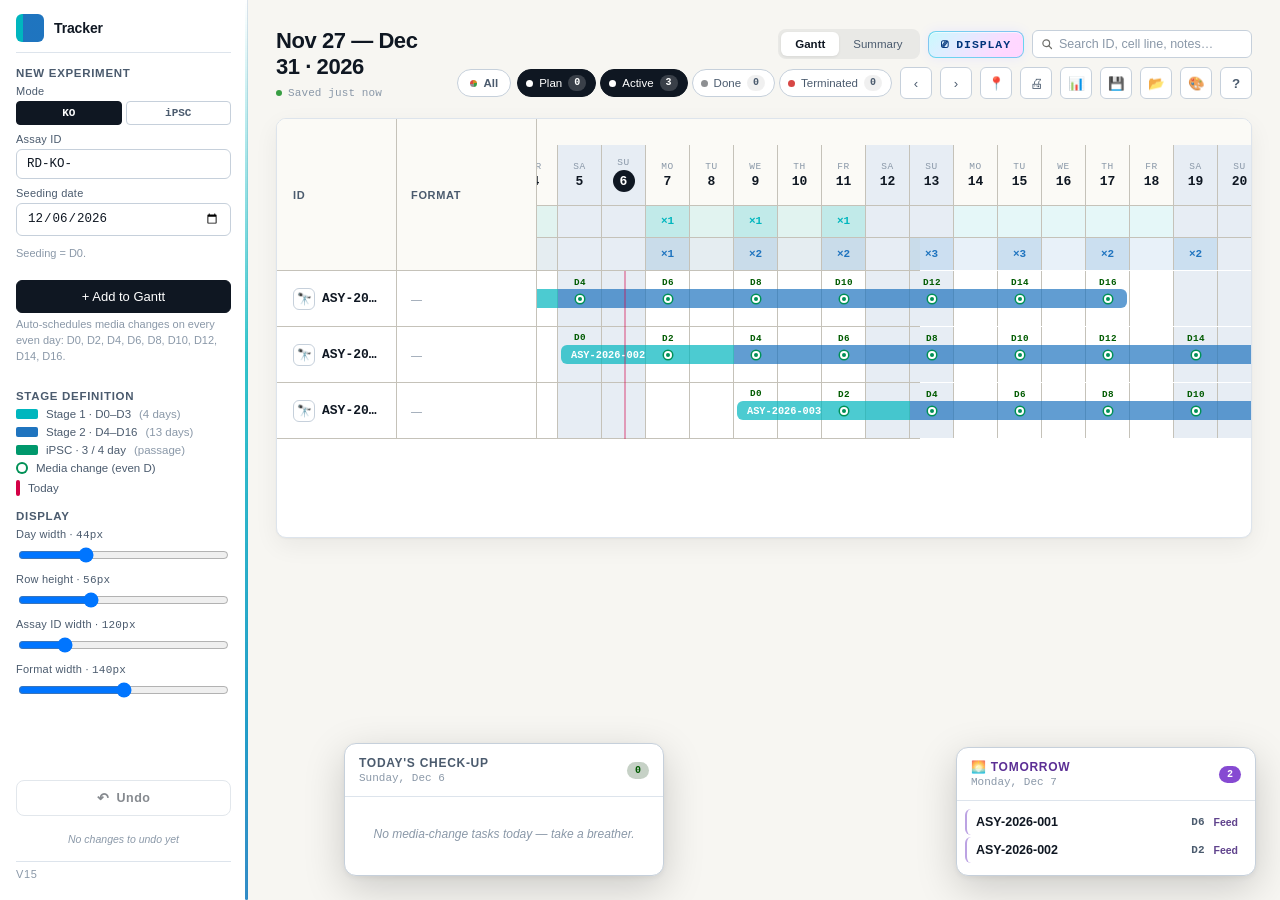
==== Differentiation_Calendar_v16.html @ 1b7bfdda "Remove Endo button and legend from Differentiation Calendar v16 Co-Authored-By: Claude Sonnet 4.6 <n" ====
<!doctype html>
<html lang="en">
<head>
<meta charset="utf-8" />
<title>Differentiation Experiment · Gantt · V15</title>
<meta name="viewport" content="width=device-width,initial-scale=1" />
<style>
  /* Base font: Arial everywhere, system monospace for .mono (numbers/IDs).
     Previously this file loaded Inter + JetBrains Mono from Google Fonts
     and then defeated them with a `*` Arial !important override — wasted
     two HTTP requests and produced CLS. Now we just use Arial directly. */
  html, body { font-family: Arial, Helvetica, sans-serif; }
</style>
<style>
  :root {
    --bg: #f7f6f2;
    --panel: #ffffff;
    --ink: #1a1a1a;
    --ink-soft: #5b5b5b;
    --ink-faint: #6e6e6a;
    --line: #e6e4dd;
    --line-strong: #d6d3c9;
    --weekend: #faf8f1;
    --stage0: oklch(0.65 0.09 305);  /* muted purple: Stage 0 (D-2 / D-1 lead-in) */
    --stage0-soft: oklch(0.95 0.03 305);
    --stage1: oklch(0.72 0.13 55);   /* warm amber: Stage 1 (D0–D3) */
    --stage1-soft: oklch(0.94 0.04 60);
    --stage2: oklch(0.62 0.12 230);  /* cool blue: Stage 2 (D4–D16) */
    --stage2-soft: oklch(0.94 0.03 230);
    --ipsc: oklch(0.6 0.13 165);    /* teal: iPSC mode */
    --ipsc-soft: oklch(0.94 0.04 165);
    --endo-pre: oklch(0.65 0.09 305);      /* purple: Endo D-1 iPSC pre-seed (always mandatory) */
    --endo-pre-soft: oklch(0.95 0.03 305);
    --endo1: oklch(0.64 0.16 5);           /* rose/pink: Endo Stage I D0–D2 */
    --endo1-soft: oklch(0.95 0.04 5);
    --endo2: oklch(0.60 0.15 25);          /* coral: Endo Stage II D3–D6 */
    --endo2-soft: oklch(0.95 0.04 25);
    --endo3: oklch(0.58 0.13 45);          /* amber-orange: Endo Expansion D7–D13 (MACS→Bank D12–D13) */
    --endo3-soft: oklch(0.95 0.04 45);
    --media: oklch(0.5 0.16 145);    /* green: media change */
    --workload: oklch(0.68 0.2 45);  /* orange: heatmap "tasks-to-do" intensity */
    --today: oklch(0.55 0.2 25);     /* red-orange: today line */
    --shadow: 0 1px 2px rgba(20,20,20,0.04), 0 8px 24px rgba(20,20,20,0.06);

    --row-h: 56px;
    --label-w: 120px;
    --format-w: 140px;
    --day-w: 44px;
    --header-h: 152px;   /* 26px month + 60px days (inc. weekly note) + 33px S1 + 33px S2 */
    --mediabnd-h: 33px;
    --assay-font: 13px;
    --format-font: 12px;
    /* Calendar grid lines — constant grey, NOT overridden by theme tokens */
    --grid-line: #c5c2b9;
    --double-feed: oklch(0.58 0.28 300);   /* bright purple — double-feed marker */
    --today-cue: #2f9e6e;                   /* breathing frame for today's media-change rows */
  }
  * { box-sizing: border-box; }
  html, body { margin:0; padding:0; }
  body {
    background: var(--bg);
    color: var(--ink);
    font-family: Arial, Helvetica, sans-serif;
    font-size: 14px;
    -webkit-font-smoothing: antialiased;
  }
  .mono { font-family: ui-monospace, SFMono-Regular, Menlo, Consolas, monospace; }

  .app { display: grid; grid-template-columns: 248px 1fr; min-height: 100vh; }

  /* ===== Sidebar ===== */
  aside {
    background: var(--panel);
    border-right: 1px solid var(--line);
    padding: 14px 16px 18px;
    display: flex; flex-direction: column; gap: 14px;
    position: sticky; top: 0; height: 100vh; overflow-y: auto;
  }
  /* Thin breathing shimmer frame down the sidebar's right edge */
  aside::after {
    content: '';
    position: fixed;            /* stays put while the sidebar scrolls */
    top: 0; bottom: 0;
    left: calc(248px - 3px);    /* sit on the sidebar's right border (grid col = 248px) */
    width: 3px;
    pointer-events: none;
    z-index: 30;
    background: linear-gradient(
      180deg,
      transparent 0%,
      color-mix(in oklch, var(--stage1) 80%, transparent) 18%,
      color-mix(in oklch, var(--stage2) 90%, transparent) 50%,
      color-mix(in oklch, var(--media) 85%, transparent) 82%,
      transparent 100%
    );
    background-size: 100% 220%;
    border-radius: 3px;
    animation: sidebar-shimmer-breathe 3.4s ease-in-out infinite,
               sidebar-shimmer-travel 6.5s linear infinite;
  }
  @keyframes sidebar-shimmer-breathe {
    0%, 100% {
      opacity: 0.35;
      box-shadow: 0 0 4px 0 color-mix(in oklch, var(--stage2) 50%, transparent);
      filter: saturate(0.9) brightness(1);
    }
    50% {
      opacity: 0.95;
      box-shadow: 0 0 12px 2px color-mix(in oklch, var(--stage2) 70%, transparent),
                  0 0 22px 4px color-mix(in oklch, var(--stage1) 35%, transparent);
      filter: saturate(1.25) brightness(1.18);
    }
  }
  @keyframes sidebar-shimmer-travel {
    0%   { background-position: 0 0%; }
    100% { background-position: 0 100%; }
  }
  @media (prefers-reduced-motion: reduce) {
    aside::after { animation: none; opacity: 0.6; }
  }
  .brand {
    display: flex; align-items: center; gap: 10px;
    padding-bottom: 10px; border-bottom: 1px solid var(--line);
  }
  .brand-mark {
    width: 28px; height: 28px; border-radius: 6px;
    background: linear-gradient(90deg, var(--stage1) 0%, var(--stage1) 25%, var(--stage2) 25%, var(--stage2) 100%);
  }
  .brand-text { font-weight: 600; letter-spacing: -0.01em; }
  .brand-text .sub { display:block; font-weight:400; font-size:11px; color: var(--ink-faint); letter-spacing: 0.04em; text-transform: uppercase; }

  h2 { font-size: 11.5px; font-weight: 600; letter-spacing: 0.06em; text-transform: uppercase; color: var(--ink-soft); margin: 0 0 6px 0; }

  .field { display: flex; flex-direction: column; gap: 4px; margin-bottom: 8px; }
  .field label { font-size: 11px; font-weight: 500; color: var(--ink-soft); letter-spacing: 0.02em; }
  .field input {
    font-family: ui-monospace, SFMono-Regular, Menlo, Consolas, monospace; font-size: 12.5px;
    padding: 7px 10px; border: 1px solid var(--line-strong);
    border-radius: 6px; background: #fff; color: var(--ink);
    outline: none; transition: border .15s, box-shadow .15s;
  }
  .field input:focus { border-color: var(--ink); box-shadow: 0 0 0 3px rgba(0,0,0,0.06); }

  .btn {
    display: inline-flex; align-items: center; justify-content: center; gap: 6px;
    padding: 8px 12px; border-radius: 6px;
    border: 1px solid var(--ink); background: var(--ink); color: #fff;
    font-weight: 500; font-size: 13px; cursor: pointer;
    transition: transform .05s, background .15s;
  }
  .btn:hover { background: #000; }
  .btn:active { transform: translateY(1px); }
  .btn.ghost { background: transparent; color: var(--ink); }
  .btn.ghost:hover { background: rgba(0,0,0,0.04); }
  .btn.danger { background: transparent; color: oklch(0.5 0.2 25); border-color: oklch(0.8 0.1 25); }
  .btn.danger:hover { background: oklch(0.97 0.03 25); }

  .legend { display: flex; flex-direction: column; gap: 6px; }
  .legend-row { display: flex; align-items: center; gap: 8px; font-size: 11.5px; color: var(--ink-soft); }
  .swatch { width: 22px; height: 10px; border-radius: 2px; flex-shrink:0; }
  .swatch.s0 { background: var(--stage0); }
  .swatch.s1 { background: var(--stage1); }
  .swatch.s2 { background: var(--stage2); }
  .swatch.sip { background: var(--ipsc); }
  .swatch.s3  { background: var(--stage3); }
  .swatch.se0 { background: var(--endo-pre); }
  .swatch.se1 { background: var(--endo1); }
  .swatch.se2 { background: var(--endo2); }
  .swatch.se3 { background: var(--endo3); }
  .swatch.dot { width: 12px; height: 12px; border-radius: 50%; background: #fff; box-shadow: inset 0 0 0 2px var(--media); }
  .swatch.today { width: 4px; height: 16px; background: var(--today); border-radius: 2px; }

  .hint { font-size: 11px; color: var(--ink-faint); margin-top: 4px; line-height: 1.45; }

  /* ===== Main / Gantt ===== */
  main { padding: 28px 0 60px 28px; min-width: 0; display: flex; flex-direction: column; }

  .topbar {
    display: flex; align-items: center; justify-content: space-between;
    margin-bottom: 18px; padding-right: 28px;
  }
  .title-block .t { font-size: 22px; font-weight: 600; letter-spacing: -0.02em; }
  .title-block .s { font-size: 12px; color: var(--ink-faint); margin-top: 2px; font-family: ui-monospace, SFMono-Regular, Menlo, Consolas, monospace; }
  /* Save-state indicator: a tiny dot + relative time, sits under the date subtitle */
  .save-state {
    display: inline-flex; align-items: center; gap: 6px;
    font-size: 11px; color: var(--ink-faint);
    margin-top: 4px; min-height: 14px;
    font-family: ui-monospace, SFMono-Regular, Menlo, Consolas, monospace;
    letter-spacing: 0.01em;
  }
  .save-state::before {
    content: '';
    width: 6px; height: 6px; border-radius: 50%;
    background: var(--ink-faint);
    transition: background .25s;
  }
  .save-state.saved::before { background: oklch(0.62 0.16 145); }
  .save-state.saving::before { background: oklch(0.7 0.14 70); animation: ssPulse 1s ease-in-out infinite; }
  .save-state.error::before { background: oklch(0.6 0.2 25); }
  .save-state.error { color: oklch(0.55 0.2 25); }
  @keyframes ssPulse {
    0%, 100% { opacity: 1; }
    50% { opacity: 0.35; }
  }

  .toolbar { display: flex; gap: 8px; align-items: center; flex-wrap: wrap; justify-content: flex-end; }

  /* Search input in topbar */
  .search-wrap { position: relative; display: inline-flex; align-items: center; }
  .search-wrap::before {
    content: ''; position: absolute; left: 9px; top: 50%; transform: translateY(-50%);
    width: 12px; height: 12px;
    background: no-repeat center/contain url("data:image/svg+xml;utf8,<svg xmlns='http://www.w3.org/2000/svg' viewBox='0 0 16 16' fill='none' stroke='%236e6e6a' stroke-width='1.6' stroke-linecap='round'><circle cx='7' cy='7' r='4.5'/><path d='M10.5 10.5 L14 14'/></svg>");
    pointer-events: none;
  }
  .search-input {
    font-family: Arial, Helvetica, sans-serif; font-size: 12.5px;
    padding: 6px 26px 6px 26px;
    border: 1px solid var(--line-strong); border-radius: 6px;
    background: #fff; color: var(--ink);
    outline: none; width: 220px;
    transition: border-color .15s, box-shadow .15s, width .2s;
  }
  .search-input:focus { border-color: var(--ink); box-shadow: 0 0 0 3px rgba(0,0,0,0.06); width: 280px; }
  .search-input::placeholder { color: var(--ink-faint); }
  .search-clear {
    position: absolute; right: 6px; top: 50%; transform: translateY(-50%);
    width: 16px; height: 16px; border: 0; padding: 0; cursor: pointer;
    background: transparent; color: var(--ink-faint); font-size: 14px; line-height: 1;
    border-radius: 3px; display: none;
  }
  .search-input:not(:placeholder-shown) ~ .search-clear { display: inline-flex; align-items: center; justify-content: center; }
  .search-clear:hover { background: rgba(0,0,0,0.06); color: var(--ink); }

  /* Status filter pills */
  .status-pills { display: inline-flex; gap: 4px; }
  .status-pill {
    padding: 5px 9px 5px 8px;
    border: 1px solid var(--line-strong);
    background: #fff;
    color: var(--ink-soft);
    font-family: Arial, Helvetica, sans-serif;
    font-size: 11.5px; font-weight: 500;
    border-radius: 99px;
    cursor: pointer;
    display: inline-flex; align-items: center; gap: 6px;
    transition: all .12s;
    user-select: none;
  }
  .status-pill::before {
    content: ''; width: 7px; height: 7px; border-radius: 50%;
    background: var(--pill-color, var(--ink-faint));
    flex-shrink: 0;
  }
  .status-pill[data-status="plan"] { --pill-color: oklch(0.7 0.14 70); }
  .status-pill[data-status="active"] { --pill-color: oklch(0.62 0.16 145); }
  .status-pill[data-status="done"] { --pill-color: oklch(0.65 0.005 250); }
  .status-pill[data-status="terminated"] { --pill-color: oklch(0.6 0.18 25); }
  /* "All" pill — distinct from the colored status pills */
  .status-pill.all-pill {
    padding: 5px 12px;
    font-weight: 600;
    margin-right: 2px;
  }
  .status-pill.all-pill::before {
    background: conic-gradient(
      from 0deg,
      oklch(0.7 0.14 70) 0deg 90deg,
      oklch(0.62 0.16 145) 90deg 180deg,
      oklch(0.65 0.005 250) 180deg 270deg,
      oklch(0.6 0.18 25) 270deg 360deg
    );
  }
  .status-pill.all-pill.on::before { background: #fff; }
  .status-pill:hover { border-color: var(--ink-soft); color: var(--ink); background: #faf9f5; }
  .status-pill.on { background: var(--ink); border-color: var(--ink); color: #fff; }
  .status-pill.on::before { background: #fff; }
  .status-pill .pill-count {
    background: rgba(0,0,0,0.06);
    padding: 1px 6px;
    border-radius: 99px;
    font-family: ui-monospace, SFMono-Regular, Menlo, Consolas, monospace;
    font-size: 10px; font-weight: 700;
    line-height: 1.4;
    min-width: 16px; text-align: center;
  }
  .status-pill.on .pill-count { background: rgba(255,255,255,0.18); color: #fff; }

  /* View-mode toggle (Gantt | Summary) */
  .view-mode-toggle {
    display: inline-flex; gap: 0;
    padding: 3px;
    background: color-mix(in srgb, var(--ink) 6%, transparent);
    border-radius: 8px;
  }
  .vm-btn {
    border: 0; background: transparent;
    font-family: Arial, Helvetica, sans-serif;
    font-size: 11.5px; font-weight: 500;
    color: var(--ink-soft);
    padding: 6px 14px; border-radius: 6px;
    cursor: pointer;
    transition: background .12s, color .12s;
    display: inline-flex; align-items: center; gap: 5px;
  }
  .vm-btn:hover { color: var(--ink); }
  .vm-btn.active {
    background: var(--panel);
    color: var(--ink);
    font-weight: 600;
    box-shadow: 0 1px 3px rgba(0,0,0,0.08);
  }

  /* Summary view (card list of done + terminated experiments) */
  .summary-wrap {
    background: var(--panel);
    border: 1px solid var(--line);
    border-radius: 10px;
    margin-right: 28px;
    margin-bottom: 28px;
    overflow: hidden;
    box-shadow: var(--shadow);
    display: flex; flex-direction: column;
    min-height: 420px;
  }
  .summary-head {
    display: flex; align-items: baseline; justify-content: space-between;
    padding: 16px 20px;
    border-bottom: 1px solid var(--line);
    background: #fbfaf6;
  }
  .summary-head .t { font-size: 14px; font-weight: 600; letter-spacing: -0.01em; }
  .summary-head .c { font-family: ui-monospace, SFMono-Regular, Menlo, Consolas, monospace; font-size: 11.5px; color: var(--ink-faint); }
  .summary-body { padding: 14px 0; overflow-y: auto; }
  .summary-card {
    border: 1px solid var(--line);
    border-radius: 8px;
    padding: 14px 16px;
    background: #fff;
    margin: 0 20px 12px;
    display: flex; flex-direction: column; gap: 10px;
    box-shadow: 0 1px 2px rgba(0,0,0,0.03);
    transition: box-shadow .15s;
  }
  .summary-card:hover { box-shadow: 0 4px 12px rgba(0,0,0,0.06); }
  .summary-card.terminated { background: oklch(0.99 0.005 25); border-color: oklch(0.88 0.06 25); }
  .summary-card .sc-head { display: flex; align-items: center; gap: 10px; flex-wrap: wrap; }
  .summary-card .sc-dot { width: 10px; height: 10px; border-radius: 50%; flex-shrink: 0; box-shadow: 0 0 0 1px rgba(0,0,0,0.08); }
  .summary-card .sc-id { font-family: ui-monospace, SFMono-Regular, Menlo, Consolas, monospace; font-size: 14px; font-weight: 600; cursor: pointer; color: var(--ink); }
  .summary-card .sc-id:hover { text-decoration: underline; }
  .summary-card .sc-status {
    font-size: 9.5px; font-weight: 700; letter-spacing: 0.08em;
    text-transform: uppercase;
    padding: 3px 7px; border-radius: 4px;
    font-family: ui-monospace, SFMono-Regular, Menlo, Consolas, monospace;
  }
  .summary-card .sc-status.done { background: oklch(0.92 0.005 250); color: oklch(0.42 0.005 250); border: 1px solid oklch(0.82 0.005 250); }
  .summary-card .sc-status.terminated { background: oklch(0.95 0.05 25); color: oklch(0.42 0.18 25); border: 1px solid oklch(0.78 0.12 25); }
  .summary-card .sc-meta { font-size: 11.5px; color: var(--ink-soft); font-family: ui-monospace, SFMono-Regular, Menlo, Consolas, monospace; display: flex; flex-wrap: wrap; gap: 4px 10px; }
  .summary-card .sc-meta .sep { color: var(--ink-faint); opacity: 0.5; }
  .summary-card .sc-term-reason {
    font-size: 12px; color: oklch(0.4 0.18 25);
    font-style: italic;
    padding: 8px 10px;
    background: oklch(0.97 0.025 25);
    border-left: 3px solid oklch(0.78 0.12 25);
    border-radius: 0 4px 4px 0;
    line-height: 1.45;
  }
  .summary-card .sc-conclusion label {
    display: block;
    font-size: 10.5px; color: var(--ink-faint);
    letter-spacing: 0.06em; text-transform: uppercase;
    margin-bottom: 6px;
  }
  .summary-card .sc-conclusion textarea {
    width: 100%; min-height: 110px; resize: vertical;
    font-family: Arial, Helvetica, sans-serif;
    font-size: 13px;
    padding: 10px 12px;
    border: 1px solid var(--line-strong);
    border-radius: 6px;
    background: #fffdf5;
    color: var(--ink);
    outline: none;
    line-height: 1.5;
    transition: border-color .15s, box-shadow .15s;
    box-sizing: border-box;
  }
  .summary-card .sc-conclusion textarea:focus {
    border-color: var(--ink);
    box-shadow: 0 0 0 3px rgba(0,0,0,0.06);
  }
  .summary-card .sc-saved-hint {
    font-size: 10.5px; color: oklch(0.5 0.15 145);
    font-style: italic;
    margin-top: 4px;
    opacity: 0; transition: opacity .15s;
  }
  .summary-card .sc-saved-hint.show { opacity: 1; }
  .summary-empty { padding: 60px 28px; text-align: center; color: var(--ink-faint); }
  .summary-empty .big { font-size: 15px; color: var(--ink-soft); font-weight: 500; }
  .summary-empty .sm { font-size: 12.5px; margin-top: 6px; }

  /* Hide gantt-only controls when in summary view */
  body.view-summary .status-pills,
  body.view-summary #prevBtn,
  body.view-summary #nextBtn,
  body.view-summary #todayBtn,
  body.view-summary #printBtn,
  body.view-summary .checkup { display: none !important; }
  .icon-btn {
    width: 32px; height: 32px;
    display: inline-flex; align-items: center; justify-content: center;
    border-radius: 6px; border: 1px solid var(--line-strong); background: #fff;
    cursor: pointer; color: var(--ink-soft);
  }
  .icon-btn:hover { background: #faf9f5; color: var(--ink); }

  /* Per-experiment PDF report */
  .exp-report {
    display: none;
    background: #fff;
    color: #1a1a1a;
    padding: 12mm 14mm 16mm;
    font-family: Arial, sans-serif;
    font-size: 11pt;
    line-height: 1.45;
  }
  .exp-report .er-head { display: flex; flex-direction: column; gap: 4px; border-bottom: 1.5px solid #1a1a1a; padding-bottom: 8px; margin-bottom: 12px; }
  .exp-report .er-title { font-size: 10pt; letter-spacing: 0.18em; text-transform: uppercase; color: #6a6a6a; font-weight: 700; }
  .exp-report .er-id { font-size: 22pt; font-weight: 700; letter-spacing: -0.01em; display: flex; align-items: baseline; gap: 14px; }
  .exp-report .er-status { font-size: 9pt; letter-spacing: 0.1em; text-transform: uppercase; padding: 3px 10px; border-radius: 4px; border: 1px solid #1a1a1a; font-weight: 600; }
  .exp-report .er-status-active { color: #0e6b3a; border-color: #0e6b3a; background: #e7f7ed; }
  .exp-report .er-status-plan { color: #7a4b00; border-color: #7a4b00; background: #fcf3e0; }
  .exp-report .er-status-done { color: #4a4a4a; border-color: #888; background: #f1f1f1; }
  .exp-report .er-status-terminated { color: #8a1a1a; border-color: #8a1a1a; background: #fae5e5; }
  .exp-report .er-meta { display: grid; grid-template-columns: 1fr 1fr; gap: 4px 22px; margin-bottom: 14px; }
  .exp-report .er-row { display: grid; grid-template-columns: 110px 1fr; gap: 8px; font-size: 10pt; padding: 3px 0; border-bottom: 1px dotted #ddd; }
  .exp-report .er-lbl { color: #5b5b5b; letter-spacing: 0.04em; }
  .exp-report .er-val { color: #1a1a1a; font-weight: 500; }
  .exp-report .er-section-lbl { font-size: 9.5pt; font-weight: 700; letter-spacing: 0.14em; text-transform: uppercase; color: #6a6a6a; margin: 14px 0 6px; padding-bottom: 3px; border-bottom: 1px solid #d6d6d6; }
  .exp-report .er-bar { display: flex; gap: 1px; height: 26px; border-radius: 3px; overflow: hidden; margin-bottom: 14px; }
  .exp-report .er-seg { display: flex; align-items: center; justify-content: center; color: #fff; font-size: 9pt; font-weight: 700; padding: 0 8px; letter-spacing: 0.04em; }
  .exp-report .er-seg.er-s0 { background: #7d5fa3; }
  .exp-report .er-seg.er-s1 { background: #c98a3a; }
  .exp-report .er-seg.er-s2 { background: #3a7ab7; }
  .exp-report .er-notes { display: flex; flex-direction: column; gap: 6px; }
  .exp-report .er-note { display: grid; grid-template-columns: 64px 1fr; gap: 12px; padding: 7px 0; border-bottom: 1px dotted #e0e0e0; align-items: start; page-break-inside: avoid; }
  .exp-report .er-note-left { display: flex; flex-direction: column; gap: 1px; }
  .exp-report .er-note-day { font-weight: 700; font-size: 11pt; color: #1a1a1a; }
  .exp-report .er-note-date { font-size: 8.5pt; color: #6a6a6a; }
  .exp-report .er-note-body { font-size: 10.5pt; white-space: pre-wrap; word-break: break-word; }
  .exp-report .er-prose { font-size: 11pt; white-space: pre-wrap; word-break: break-word; padding: 8px 12px; background: #f7f6f2; border-left: 3px solid #1a1a1a; border-radius: 0 4px 4px 0; }
  .exp-report .er-prose.er-conclusion { border-left-color: #0e6b3a; background: #f1faf3; }
  .exp-report .er-footer { margin-top: 18px; padding-top: 8px; border-top: 1px solid #d6d6d6; font-size: 8.5pt; color: #6a6a6a; text-align: right; font-style: italic; }
  body.printing-exp-report > *:not(.exp-report) { display: none !important; }
  body.printing-exp-report .exp-report { display: block !important; }
  @media print {
    body.printing-exp-report { background: #fff !important; }
    body.printing-exp-report .exp-report { padding: 0 !important; }
    body.printing-exp-report .exp-report * { -webkit-print-color-adjust: exact !important; print-color-adjust: exact !important; }
    body.printing-exp-report @page { size: portrait; margin: 14mm; }
  }

  /* Right-click context menu for rows */
  .ctx-menu {
    position: fixed;
    background: var(--panel);
    border: 1px solid var(--line-strong);
    border-radius: 8px;
    box-shadow: 0 10px 30px rgba(0,0,0,0.18), 0 2px 6px rgba(0,0,0,0.08);
    padding: 5px;
    z-index: 500;
    min-width: 200px;
    font-family: Arial, Helvetica, sans-serif;
    font-size: 12.5px;
    user-select: none;
  }
  .ctx-menu .ctx-item {
    display: flex; align-items: center; gap: 10px;
    padding: 7px 12px;
    cursor: pointer;
    border-radius: 5px;
    color: var(--ink);
    line-height: 1.2;
  }
  .ctx-menu .ctx-item:hover { background: rgba(0,0,0,0.05); }
  .ctx-menu .ctx-item .ctx-icon {
    display: inline-flex; align-items: center; justify-content: center;
    width: 16px; height: 16px;
    flex-shrink: 0;
    color: var(--ink-soft);
    font-size: 13px;
  }
  .ctx-menu .ctx-item.danger { color: oklch(0.5 0.2 25); }
  .ctx-menu .ctx-item.danger:hover { background: oklch(0.97 0.03 25); }
  .ctx-menu .ctx-item.danger .ctx-icon { color: oklch(0.6 0.2 25); }
  .ctx-menu .ctx-item.disabled { opacity: 0.4; pointer-events: none; }
  .ctx-menu .ctx-sep { height: 1px; background: var(--line); margin: 4px 6px; }
  .ctx-menu .ctx-section {
    font-size: 10px; letter-spacing: 0.1em;
    text-transform: uppercase;
    color: var(--ink-faint);
    padding: 6px 12px 2px;
  }

  /* ===== Main-canvas background styles (selectable from Colors panel) ===== */
  [data-bg="paper"] {
    background-color: #f7f6f2;
    background-image: none;
  }
  [data-bg="grid"] {
    background-color: #f7f6f2;
    background-image:
      linear-gradient(rgba(80,110,180,0.05) 1px, transparent 1px),
      linear-gradient(90deg, rgba(80,110,180,0.05) 1px, transparent 1px);
    background-size: 24px 24px;
  }
  [data-bg="dots"] {
    background-color: #f7f6f2;
    background-image: radial-gradient(rgba(60,60,70,0.14) 1px, transparent 1.5px);
    background-size: 18px 18px;
  }
  [data-bg="aurora"] {
    background-color: #f6f3ee;
    background-image:
      radial-gradient(ellipse 60% 45% at 20% 18%, rgba(140,190,220,0.35), transparent 65%),
      radial-gradient(ellipse 55% 40% at 78% 30%, rgba(220,175,205,0.32), transparent 65%),
      radial-gradient(ellipse 60% 42% at 35% 85%, rgba(195,220,170,0.30), transparent 65%),
      radial-gradient(ellipse 50% 38% at 85% 80%, rgba(190,180,230,0.28), transparent 65%);
  }
  body[data-bg="aurora"] { background-attachment: fixed; }
  [data-bg="topo"] {
    background-color: #f7f6f2;
    background-image:
      radial-gradient(ellipse 200px 100px at 25% 30%, rgba(60,90,120,0.05), transparent 70%),
      radial-gradient(ellipse 280px 140px at 75% 25%, rgba(60,90,120,0.04), transparent 70%),
      radial-gradient(ellipse 240px 120px at 50% 80%, rgba(60,90,120,0.04), transparent 70%),
      radial-gradient(ellipse 200px 100px at 10% 75%, rgba(60,90,120,0.04), transparent 70%);
    background-size: 460px 460px, 540px 540px, 480px 480px, 500px 500px;
  }
  body[data-bg="topo"] { background-attachment: fixed; }
  [data-bg="linen"] {
    background-color: #f7f5ee;
    background-image:
      repeating-linear-gradient(90deg, rgba(120,100,70,0.06) 0 1px, transparent 1px 4px),
      repeating-linear-gradient(0deg, rgba(120,100,70,0.06) 0 1px, transparent 1px 4px);
  }
  [data-bg="mesh"] {
    background-color: #f7f6f2;
    background-image:
      repeating-linear-gradient(45deg, transparent 0 11px, rgba(70,70,80,0.045) 11px 12px),
      repeating-linear-gradient(-45deg, transparent 0 11px, rgba(70,70,80,0.045) 11px 12px);
  }
  [data-bg="grain"] {
    background-color: #f7f6f2;
    background-image:
      radial-gradient(rgba(0,0,0,0.05) 0.5px, transparent 0.6px),
      radial-gradient(rgba(0,0,0,0.04) 0.5px, transparent 0.6px);
    background-size: 3px 3px, 5px 5px;
    background-position: 0 0, 1px 1px;
  }
  [data-bg="lab-blue"] {
    background:
      radial-gradient(ellipse 100% 70% at 50% 0%, rgba(135,180,220,0.4), transparent 70%),
      linear-gradient(180deg, #eef4fa, #f5f7fa);
  }
  body[data-bg="lab-blue"] { background-attachment: fixed; }

  /* Color panel: background picker tiles */
  .bg-options {
    display: grid;
    grid-template-columns: repeat(3, 1fr);
    gap: 10px;
    margin-top: 12px;
  }
  .bg-option {
    position: relative;
    height: 78px;
    border-radius: 8px;
    border: 2px solid var(--line-strong);
    cursor: pointer;
    overflow: hidden;
    transition: border-color .12s, box-shadow .15s;
  }
  .bg-option:hover { border-color: var(--ink-soft); }
  .bg-option.selected {
    border-color: var(--ink);
    box-shadow: 0 0 0 2px var(--ink), 0 6px 14px rgba(0,0,0,0.1);
  }
  .bg-option .swatch { position: absolute; inset: 0; }
  .bg-option .label {
    position: absolute; bottom: 5px; left: 6px;
    font-size: 10.5px;
    font-weight: 600;
    color: #1a1a1a;
    background: rgba(255,255,255,0.85);
    padding: 1.5px 7px;
    border-radius: 4px;
    backdrop-filter: blur(2px);
    -webkit-backdrop-filter: blur(2px);
    display: inline-flex; align-items: center; gap: 4px;
  }
  .bg-option.selected::after {
    content: '✓';
    position: absolute; top: 5px; right: 6px;
    width: 20px; height: 20px;
    background: var(--ink); color: #fff;
    border-radius: 50%;
    display: flex; align-items: center; justify-content: center;
    font-size: 12px; font-weight: 700;
    box-shadow: 0 2px 6px rgba(0,0,0,0.18);
  }

  /* Sidebar Undo button (bottom of left panel) */
  .sidebar-undo {
    width: 100%;
    padding: 9px 10px;
    border-radius: 8px;
    display: inline-flex; align-items: center; justify-content: center;
    gap: 8px;
    font-size: 12.5px; font-weight: 600;
    border: 1px solid var(--line-strong);
    background: #fff; color: var(--ink);
    cursor: pointer;
    transition: background .12s, border-color .12s, transform .06s;
    margin-top: 6px;
  }
  .sidebar-undo:not(:disabled):hover {
    background: #faf9f5;
    border-color: var(--ink);
  }
  .sidebar-undo:not(:disabled):active { transform: translateY(1px); }
  .sidebar-undo:disabled {
    opacity: 0.5;
    cursor: not-allowed;
    background: transparent;
  }
  .sidebar-undo .su-label { letter-spacing: 0.04em; }
  .sidebar-undo-hint {
    font-size: 10.5px;
    color: var(--ink-faint);
    text-align: center;
    margin-top: 3px;
    font-style: italic;
    line-height: 1.3;
    min-height: 14px;
  }

  /* Floating undo toast for global undo */
  .undo-flash {
    position: fixed; left: 50%; bottom: 90px;
    transform: translateX(-50%) translateY(20px);
    background: var(--ink); color: #fff;
    padding: 9px 16px; border-radius: 8px;
    font-family: Arial, Helvetica, sans-serif; font-size: 12.5px;
    box-shadow: 0 10px 30px rgba(0,0,0,0.25);
    z-index: 350;
    opacity: 0; pointer-events: none;
    transition: opacity .15s, transform .15s;
  }
  .undo-flash.show { opacity: 1; transform: translateX(-50%) translateY(0); }

  /* Custom hover tooltip for any element with data-tip="…" */
  [data-tip] { position: relative; }
  [data-tip]::after {
    content: attr(data-tip);
    position: absolute;
    top: calc(100% + 8px);
    left: 50%;
    transform: translateX(-50%) translateY(-4px);
    background: var(--ink);
    color: #fff;
    padding: 5px 10px;
    border-radius: 5px;
    font-size: 11px;
    font-weight: 500;
    letter-spacing: 0.02em;
    line-height: 1.3;
    white-space: nowrap;
    opacity: 0;
    pointer-events: none;
    transition: opacity .15s ease .25s, transform .15s ease .25s;
    z-index: 200;
    box-shadow: 0 4px 14px rgba(0,0,0,0.18);
  }
  [data-tip]::before {
    content: '';
    position: absolute;
    top: calc(100% + 3px);
    left: 50%;
    transform: translateX(-50%) translateY(-4px);
    width: 0; height: 0;
    border-left: 5px solid transparent;
    border-right: 5px solid transparent;
    border-bottom: 5px solid var(--ink);
    opacity: 0;
    pointer-events: none;
    transition: opacity .15s ease .25s, transform .15s ease .25s;
    z-index: 201;
  }
  [data-tip]:hover::after,
  [data-tip]:hover::before {
    opacity: 1;
    transform: translateX(-50%) translateY(0);
  }

  /* Version stamp — bottom of sidebar, flows naturally (not pinned/fixed) */
  .version-stamp {
    margin-top: auto;
    padding: 6px 0 2px;
    font-size: 11px;
    color: var(--ink-faint);
    letter-spacing: 0.06em;
    border-top: 1px solid var(--line);
    text-align: left;
  }
  @media print {
    .version-stamp { display: none !important; }
  }

  /* Gantt container */
  .gantt-wrap {
    background: var(--panel);
    border: 1px solid var(--line);
    border-radius: 10px;
    overflow: hidden;
    box-shadow: var(--shadow);
    margin-right: 28px;
    display: flex;
    flex-direction: column;
    min-height: 420px;
  }
  .gantt-scroll {
    overflow-x: auto;
    overflow-y: visible;
    position: relative;
  }
  .gantt {
    position: relative;
    min-width: 100%;
  }

  /* ----- Header (dates) ----- */
  .gantt-header {
    display: flex;
    position: sticky;
    top: 0;
    background: #fbfaf6;
    border-bottom: 1px solid var(--grid-line);
    z-index: 5;
    height: var(--header-h);
  }
  .label-col {
    width: var(--label-w);
    flex-shrink: 0;
    border-right: 1px solid var(--grid-line);
    background: #fbfaf6;
    position: sticky;
    left: 0;
    z-index: 6;
    display: flex; flex-direction: column; justify-content: center;
    padding: 10px 16px;
  }
  .label-col .lh { font-size: 11px; font-weight: 600; letter-spacing: 0.06em; text-transform: uppercase; color: var(--ink-soft); }
  .label-col .lc { font-size: 11px; color: var(--ink-faint); margin-top: 2px; font-family: ui-monospace, SFMono-Regular, Menlo, Consolas, monospace; }

  .format-col {
    width: var(--format-w);
    flex-shrink: 0;
    border-right: 1px solid var(--grid-line);
    background: #fbfaf6;
    position: sticky;
    left: var(--label-w);
    z-index: 6;
    display: flex; flex-direction: column; justify-content: center;
    padding: 10px 14px;
  }
  .format-col .lh { font-size: 11px; font-weight: 600; letter-spacing: 0.06em; text-transform: uppercase; color: var(--ink-soft); }
  .format-col .lc { font-size: 11px; color: var(--ink-faint); margin-top: 2px; font-family: ui-monospace, SFMono-Regular, Menlo, Consolas, monospace; }

  /* Drag-to-resize handle on column right edges */
  .col-resize-handle {
    position: absolute;
    top: 0; right: -4px;
    width: 8px; height: 100%;
    cursor: col-resize;
    z-index: 7;
    background: transparent;
    transition: background .12s;
    user-select: none;
    touch-action: none;
  }
  .col-resize-handle::after {
    content: '';
    position: absolute;
    top: 28%; bottom: 28%;
    left: 50%;
    width: 2px;
    margin-left: -1px;
    border-radius: 1px;
    background: var(--ink-faint);
    opacity: 0;
    transition: opacity .12s, background .12s;
  }
  .col-resize-handle:hover::after,
  .col-resize-handle.dragging::after {
    opacity: 1;
    background: var(--ink);
  }
  .col-resize-handle:hover,
  .col-resize-handle.dragging {
    background: color-mix(in srgb, var(--ink) 6%, transparent);
  }
  body.col-resizing,
  body.col-resizing * { cursor: col-resize !important; user-select: none !important; }

  .row-format {
    width: var(--format-w);
    flex-shrink: 0;
    border-right: 1px solid var(--grid-line);
    background: #fff;
    position: sticky;
    left: var(--label-w);
    z-index: 3;
    display: flex; align-items: center;
    padding: 0 14px;
    font-family: ui-monospace, SFMono-Regular, Menlo, Consolas, monospace;
    font-size: var(--format-font, 12px);
    color: var(--ink-soft);
    cursor: pointer;
    transition: background .15s;
    overflow: hidden;
  }
  .row-format:hover { background: #faf9f5; }
  .row-format .fmt-text {
    overflow: hidden; text-overflow: ellipsis; white-space: nowrap;
  }
  .row-format .fmt-empty { color: var(--ink-faint); font-style: italic; font-family: Arial, Helvetica, sans-serif; font-size: calc(var(--format-font, 12px) - 1px); }

  .timeline-cols {
    display: flex;
    flex-direction: column;
    flex: 1;
  }
  .month-band {
    display: flex;
    height: 26px;
    border-bottom: 1px solid var(--grid-line);
  }
  .month-cell {
    height: 26px;
    display: flex; align-items: center;
    padding: 0 10px;
    font-size: 11px; font-weight: 600;
    color: var(--ink-soft);
    letter-spacing: 0.04em;
    text-transform: uppercase;
    border-right: 1px solid var(--grid-line);
    background: #fbfaf6;
    overflow: hidden; white-space: nowrap;
  }
  .day-band {
    display: flex;
    height: calc(var(--header-h) - 26px - 2 * var(--mediabnd-h));
  }
  /* ===== Media consumption bands — Stage 1 and Stage 2 rows ===== */
  .mediabnd-band {
    display: flex;
    height: var(--mediabnd-h);
    border-top: 1px solid var(--grid-line);
  }
  .mediabnd-s1 { background: color-mix(in oklch, var(--stage1) 10%, transparent); } /* matches Stage 1 bar colour */
  .mediabnd-s2 { background: color-mix(in oklch, var(--stage2) 10%, transparent); } /* matches Stage 2 bar colour */
  .mediabnd-cell {
    flex-shrink: 0;
    border-right: 1px solid var(--grid-line);
    display: flex; align-items: center; justify-content: center;
    font-size: 11px;
    font-weight: 700;
    color: oklch(0.30 0.14 195);
    font-family: ui-monospace, SFMono-Regular, Menlo, Consolas, monospace;
    cursor: default;
    overflow: hidden;
    white-space: nowrap;
    letter-spacing: -0.01em;
  }
  .mediabnd-cell.empty { background: transparent; }
  .mediabnd-cell.weekend { background-image: linear-gradient(0deg, var(--weekend) 0%, var(--weekend) 100%); }
  .heatmap-cell {
    flex-shrink: 0;
    border-right: 1px solid var(--grid-line);
    display: flex; align-items: center; justify-content: center;
    font-family: ui-monospace, SFMono-Regular, Menlo, Consolas, monospace;
    font-size: 9.5px; font-weight: 700;
    color: oklch(0.38 0.18 45);
    cursor: default;
    overflow: hidden;
  }
  .heatmap-cell.empty { color: transparent; }
  .heatmap-cell.weekend { background-image: linear-gradient(0deg, var(--weekend) 0%, var(--weekend) 100%); }
  .day-head {
    width: var(--day-w);
    flex-shrink: 0;
    display: flex; flex-direction: column;
    align-items: center; justify-content: center;
    border-right: 1px solid var(--grid-line);
    font-family: ui-monospace, SFMono-Regular, Menlo, Consolas, monospace;
    background: #fbfaf6;
    position: relative;
  }
  .day-head .wd { font-size: 9.5px; color: var(--ink-faint); letter-spacing: 0.06em; text-transform: uppercase; }
  .day-head .dn { font-size: 13px; font-weight: 600; color: var(--ink); margin-top: 2px; }
  /* Weekly media sum note — fixed label on Sunday date cells */
  .week-media-note {
    margin-top: 3px;
    display: flex; flex-direction: column; align-items: center;
    font-size: 9px; font-weight: 700; line-height: 1.3;
    font-family: ui-monospace, SFMono-Regular, Menlo, Consolas, monospace;
    letter-spacing: 0.02em; pointer-events: none;
    overflow: hidden; white-space: nowrap;
  }
  .week-media-note .wm-s1 { color: var(--stage1); }
  .week-media-note .wm-s2 { color: var(--stage2); }
  .day-head.weekend { background: var(--weekend); }
  .day-head.today .dn {
    background: var(--ink); color: #fff;
    width: 22px; height: 22px; border-radius: 50%;
    display: inline-flex; align-items: center; justify-content: center;
  }

  /* ----- Body (rows) ----- */
  .gantt-body { display: flex; flex-direction: column; position: relative; }
  .gantt-row {
    display: flex;
    height: var(--row-h);
    border-bottom: 1px solid var(--grid-line);
    position: relative;
  }
  .gantt-row:last-child { border-bottom: none; }
  .row-label {
    width: var(--label-w);
    flex-shrink: 0;
    border-right: 1px solid var(--grid-line);
    background: #fff;
    position: sticky; left: 0; z-index: 4;
    display: flex; flex-direction: column; justify-content: center;
    padding: 8px 16px;
    cursor: pointer;
    transition: background .15s;
  }
  .row-label:hover { background: #faf9f5; }
  .row-label .rl-row { display: flex; align-items: center; gap: 7px; min-width: 0; }
  .row-label .rl-main { min-width: 0; flex: 1; display: flex; flex-direction: column; }
  .bird-btn {
    flex-shrink: 0;
    width: 22px; height: 22px;
    display: inline-flex; align-items: center; justify-content: center;
    border: 1px solid var(--line-strong);
    border-radius: 6px;
    background: #fff;
    cursor: pointer;
    font-size: 12px; line-height: 1;
    padding: 0;
    transition: transform .1s, box-shadow .12s, border-color .12s, background .12s;
  }
  .bird-btn:hover {
    border-color: var(--stage2);
    background: var(--stage2-soft);
    transform: translateY(-1px);
    box-shadow: 0 2px 6px color-mix(in oklch, var(--stage2) 30%, transparent);
  }
  .bird-btn:active { transform: translateY(0); }

  /* ===== Today's media-change cue — breathing frame around ID + Format cells ===== */
  @keyframes today-frame-breathe {
    0%, 100% {
      box-shadow: inset 0 0 0 1.5px color-mix(in oklch, var(--today-cue) 38%, transparent);
    }
    50% {
      box-shadow: inset 0 0 0 2.5px color-mix(in oklch, var(--today-cue) 95%, transparent),
                  inset 0 0 11px 0 color-mix(in oklch, var(--today-cue) 38%, transparent),
                  0 0 9px 0 color-mix(in oklch, var(--today-cue) 28%, transparent);
    }
  }
  .row-label.today-action,
  .row-format.today-action {
    animation: today-frame-breathe 5.5s ease-in-out infinite;
  }
  .row-label.today-action .id { color: color-mix(in oklch, var(--today-cue) 70%, var(--ink)); }
  @media (prefers-reduced-motion: reduce) {
    .row-label.today-action, .row-format.today-action {
      animation: none;
      box-shadow: inset 0 0 0 2px color-mix(in oklch, var(--today-cue) 70%, transparent);
    }
  }

  .row-label .id { font-family: ui-monospace, SFMono-Regular, Menlo, Consolas, monospace; font-size: var(--assay-font, 13px); font-weight: 600; overflow: hidden; text-overflow: ellipsis; white-space: nowrap; }
  .row-label .cell-dot {
    display: inline-block;
    width: 9px; height: 9px;
    border-radius: 50%;
    margin-right: 7px;
    vertical-align: middle;
    box-shadow: 0 0 0 1px rgba(0,0,0,0.08);
    position: relative; top: -1px;
    flex-shrink: 0;
  }
  .row-label .meta { font-size: calc(var(--assay-font, 13px) - 2px); color: var(--ink-faint); margin-top: 3px; font-family: Arial, Helvetica, sans-serif; line-height: 1.35; overflow: hidden; text-overflow: ellipsis; display: -webkit-box; -webkit-line-clamp: 2; -webkit-box-orient: vertical; }
  .row-label .meta.note { color: var(--ink-soft); font-style: italic; }

  .row-track {
    flex: 1;
    display: flex;
    position: relative;
  }
  .grid-cell {
    width: var(--day-w);
    flex-shrink: 0;
    border-right: 1px solid var(--grid-line);
    height: 100%;
  }
  .grid-cell.weekend { background: var(--weekend); }

  /* The bar overlay sits on top of the grid cells */
  .bar-overlay {
    position: absolute;
    inset: 0;
    pointer-events: none;
  }
  /* Consistent vertical gridlines drawn on top of the bars too, so the
     day boundaries are visible throughout every row regardless of which
     bars cover which cells. Subtle (5% opacity) — placed BELOW media
     markers / labels (z-index 2+) so those still pop above. */
  /* (Removed overlay gridlines — the underlying .grid-cell border-right
     already provides the constant grey vertical gridlines.) */
  .bar {
    position: absolute;
    top: calc((var(--row-h) - 20px) / 2);
    bottom: calc((var(--row-h) - 20px) / 2);
    border-radius: 4px;
    color: #fff;
    font-size: var(--bar-font, 11px); font-weight: 600;
    font-family: ui-monospace, SFMono-Regular, Menlo, Consolas, monospace;
    display: flex; align-items: center;
    padding: 0 10px;
    overflow: hidden;
    white-space: nowrap;
    pointer-events: auto;
    cursor: default;
    user-select: none;
    transition: filter .12s;
  }
  .bar:hover { filter: brightness(1.06); }
  .bar.s0 { background: color-mix(in oklch, var(--stage0) 70%, transparent); }
  .bar.s1 { background: color-mix(in oklch, var(--stage1) 70%, transparent); }
  .bar.s2 { background: color-mix(in oklch, var(--stage2) 70%, transparent); }
  .bar.s3  { background: color-mix(in oklch, var(--stage3)   70%, transparent); }
  .bar.sip { background: color-mix(in oklch, var(--ipsc)     70%, transparent); }
  .bar.se0 { background: color-mix(in oklch, var(--endo-pre) 70%, transparent); }
  .bar.se1 { background: color-mix(in oklch, var(--endo1)    70%, transparent); }
  .bar.se2 { background: color-mix(in oklch, var(--endo2)    70%, transparent); }
  .bar.se3 { background: color-mix(in oklch, var(--endo3)    70%, transparent); }
  .bar:hover.s0  { background: color-mix(in oklch, var(--stage0)   85%, transparent); }
  .bar:hover.s1  { background: color-mix(in oklch, var(--stage1)   85%, transparent); }
  .bar:hover.s2  { background: color-mix(in oklch, var(--stage2)   85%, transparent); }
  .bar:hover.s3  { background: color-mix(in oklch, var(--stage3)   85%, transparent); }
  .bar:hover.sip { background: color-mix(in oklch, var(--ipsc)     85%, transparent); }
  .bar:hover.se0 { background: color-mix(in oklch, var(--endo-pre) 85%, transparent); }
  .bar:hover.se1 { background: color-mix(in oklch, var(--endo1)    85%, transparent); }
  .bar:hover.se2 { background: color-mix(in oklch, var(--endo2)    85%, transparent); }
  .bar:hover.se3 { background: color-mix(in oklch, var(--endo3)    85%, transparent); }

  .bar.has-left-cap { border-top-left-radius: 6px; border-bottom-left-radius: 6px; }
  .bar.has-right-cap { border-top-right-radius: 6px; border-bottom-right-radius: 6px; }
  .bar.no-left { border-top-left-radius: 0; border-bottom-left-radius: 0; }
  .bar.no-right { border-top-right-radius: 0; border-bottom-right-radius: 0; }

  /* Day-note marker pinned to the bar at the noted day */
  .note-marker {
    position: absolute;
    width: 13px; height: 13px;
    border-radius: 50%;
    background: oklch(0.85 0.16 75);
    color: oklch(0.28 0.18 60);
    display: flex; align-items: center; justify-content: center;
    font-size: 9px; font-weight: 800;
    line-height: 1;
    cursor: help;
    pointer-events: auto;
    transform: translate(-50%, -50%);
    /* z-index 2 matches .media-marker and stays BELOW the sticky-left
       Assay ID column (z-index 4) and Format column (z-index 3), so when
       the timeline scrolls right the past markers slide under the columns
       instead of painting on top of them. */
    z-index: 2;
    box-shadow: 0 0 0 1.5px oklch(0.58 0.16 60), 0 1px 3px rgba(0,0,0,0.2);
    transition: transform .12s;
    user-select: none;
  }
  .note-marker:hover { transform: translate(-50%, -50%) scale(1.2); }

  /* Hover tooltip for day notes */
  .note-tip {
    position: fixed;
    background: oklch(0.18 0.02 250);
    color: #fff;
    padding: 9px 13px 10px;
    border-radius: 7px;
    font-family: Arial, Helvetica, sans-serif;
    max-width: 320px;
    box-shadow: 0 6px 24px rgba(0,0,0,0.22), 0 2px 6px rgba(0,0,0,0.1);
    z-index: 500;
    white-space: pre-wrap;
    word-break: break-word;
    pointer-events: none;
    opacity: 0;
    transform: translateY(4px);
    transition: opacity .12s, transform .12s;
  }
  .note-tip.show { opacity: 1; transform: translateY(0); }
  .note-tip .nt-head {
    font-size: 10.5px; font-weight: 700;
    letter-spacing: 0.06em; text-transform: uppercase;
    color: rgba(255,255,255,0.55);
    margin-bottom: 4px;
    font-family: ui-monospace, SFMono-Regular, Menlo, Consolas, monospace;
  }
  .note-tip .nt-body { font-size: 12.5px; line-height: 1.45; }

  /* Media-change dot, absolutely positioned over the bar overlay */
  .media-marker {
    position: absolute;
    top: 50%;
    transform: translate(-50%, -50%);
    width: 8px; height: 8px;
    border-radius: 50%;
    background: #fff;
    box-shadow: 0 0 0 1.5px var(--media);
    pointer-events: auto;
    z-index: 2;
  }
  .media-marker::after {
    content: '';
    position: absolute; inset: 2px;
    border-radius: 50%;
    background: var(--media);
  }
  /* Double-feed marker — same size as other dots, bright-purple, with a ✦ flag above */
  .media-marker.double-feed {
    background: #fff;
    box-shadow: 0 0 0 1.5px var(--double-feed), 0 0 6px 1px color-mix(in oklch, var(--double-feed) 55%, transparent);
  }
  .media-marker.double-feed::after { background: var(--double-feed); }
  .media-marker.double-feed::before {
    content: '✦';
    position: absolute;
    top: -16px; left: 50%; transform: translateX(-50%);
    font-size: 9px; color: var(--double-feed);
    text-shadow: 0 0 4px color-mix(in oklch, var(--double-feed) 50%, transparent);
    pointer-events: none;
  }
  .media-marker.double-feed .media-label { color: var(--double-feed); }
  .media-label {
    position: absolute;
    top: -18px;
    left: 50%; transform: translateX(-50%);
    font-family: ui-monospace, SFMono-Regular, Menlo, Consolas, monospace;
    font-size: var(--media-font, 10px); font-weight: 700;
    color: oklch(0.4 0.15 145);
    letter-spacing: 0.04em;
    pointer-events: none;
    white-space: nowrap;
  }
  .media-label.standalone {
    top: calc(50% - 18px);
    bottom: auto;
    transform: translate(-50%, -50%);
  }
  /* QC label — black text just below the progress bar */
  .qc-label {
    position: absolute;
    top: calc(50% + 11px);
    left: 0; transform: translateX(-50%);
    font-family: ui-monospace, SFMono-Regular, Menlo, Consolas, monospace;
    font-size: 9.5px; font-weight: 800;
    color: #000;
    letter-spacing: 0.08em;
    white-space: nowrap;
    pointer-events: auto;
    cursor: pointer;
    z-index: 2;
  }
  /* Two-line event labels (e.g. MACS, BANK) — shift up to keep clear of dot */
  .media-label.has-event { top: -30px; }
  .media-label .event-tag {
    display: block;
    font-size: 8px; font-weight: 800;
    letter-spacing: 0.08em; margin-top: 1px;
  }
  .media-label .event-tag.macs { color: oklch(0.45 0.18 200); }
  .media-label .event-tag.bank { color: oklch(0.48 0.18 145); }

  /* Today vertical line */
  .today-line {
    position: absolute;
    top: 0; bottom: 0;
    width: 2px;
    background: color-mix(in srgb, var(--today) 35%, transparent);
    z-index: 0;
    pointer-events: none;
  }
  .today-line::before {
    content: 'TODAY';
    position: absolute;
    top: -22px;
    left: 50%; transform: translateX(-50%);
    background: color-mix(in srgb, var(--today) 60%, transparent);
    color: #fff;
    font-family: ui-monospace, SFMono-Regular, Menlo, Consolas, monospace;
    font-size: 9px; font-weight: 700;
    padding: 2px 6px; border-radius: 3px;
    letter-spacing: 0.06em;
  }

  /* Empty state */
  .empty-state {
    padding: 60px 28px;
    text-align: center;
    color: var(--ink-faint);
  }
  .empty-state .big { font-size: 15px; color: var(--ink-soft); font-weight: 500; }
  .empty-state .sm { font-size: 12.5px; margin-top: 6px; }

  /* ===== Modal ===== */
  .scrim {
    position: fixed; inset: 0;
    background: rgba(20,20,20,0.4);
    display: flex; align-items: center; justify-content: center;
    z-index: 100;
    animation: fade .15s ease-out;
  }
  @keyframes fade { from { opacity: 0; } to { opacity: 1; } }
  .modal {
    background: #fff; border-radius: 10px;
    width: 880px; max-width: 96vw;
    box-shadow: 0 20px 60px rgba(0,0,0,0.25);
    overflow: hidden;
    max-height: 92vh; display: flex; flex-direction: column;
  }
  .modal-body { overflow-y: auto; }
  .modal header {
    padding: 18px 22px;
    border-bottom: 1px solid var(--line);
    display: flex; align-items: center; justify-content: space-between;
  }
  .modal header h3 { margin: 0; font-size: 15px; font-weight: 600; letter-spacing: -0.01em; }
  .modal header .close {
    background: transparent; border: 0; cursor: pointer; color: var(--ink-soft);
    width: 28px; height: 28px; border-radius: 4px;
  }
  .modal header .close:hover { background: #f5f4ef; color: var(--ink); }
  .modal-body { padding: 20px 22px; }
  .modal-footer {
    padding: 14px 22px; border-top: 1px solid var(--line);
    display: flex; justify-content: space-between; align-items: center; gap: 8px;
    background: #fbfaf6;
  }

  .info-row { display: flex; gap: 16px; }
  .info-row > div { flex: 1; }
  .info-row label { display: block; font-size: 10.5px; color: var(--ink-faint); letter-spacing: 0.06em; text-transform: uppercase; margin-bottom: 4px; }

  /* ============ PROJECT BIRD'S-EYE VIEW ============ */
  .project-view {
    display: none;
    position: fixed; inset: 0; z-index: 9500;
    background:
      radial-gradient(ellipse 80% 50% at 20% 0%, oklch(0.96 0.03 230) 0%, transparent 60%),
      radial-gradient(ellipse 70% 50% at 90% 100%, oklch(0.96 0.03 55) 0%, transparent 60%),
      var(--bg, #f6f4ef);
    overflow-y: auto;
    font-family: Arial, Helvetica, sans-serif;
  }
  .project-view.open { display: block; }
  .pv-shell { max-width: 940px; margin: 0 auto; padding: 26px 28px 90px; }

  .pv-close {
    position: fixed; top: 18px; right: 22px; z-index: 9600;
    padding: 8px 14px; border-radius: 8px;
    border: 1px solid var(--line-strong); background: #fff; color: var(--ink);
    font-size: 12.5px; font-weight: 600; cursor: pointer;
    box-shadow: var(--shadow, 0 4px 16px rgba(0,0,0,0.12));
  }
  .pv-close:hover { background: #faf8f2; }

  /* Floating formatting toolbar */
  .pv-fmtbar {
    position: fixed; top: 16px; left: 50%; transform: translateX(-50%);
    z-index: 9600;
    display: flex; align-items: center; gap: 3px;
    padding: 5px 7px; border-radius: 10px;
    background: oklch(0.22 0.03 250 / 0.92);
    backdrop-filter: blur(14px); -webkit-backdrop-filter: blur(14px);
    box-shadow: 0 8px 28px rgba(0,0,0,0.28);
    opacity: 0; pointer-events: none; transition: opacity .15s, transform .15s;
  }
  .project-view.open .pv-fmtbar.active { opacity: 1; pointer-events: auto; }
  .pv-fmtbar button {
    min-width: 28px; height: 28px; padding: 0 7px;
    border: none; border-radius: 6px; background: transparent;
    color: oklch(0.92 0.02 250); font-size: 12.5px; cursor: pointer;
    display: inline-flex; align-items: center; justify-content: center;
  }
  .pv-fmtbar button:hover { background: oklch(1 0 0 / 0.16); }
  .pv-fmtbar .sep { width: 1px; height: 18px; background: oklch(1 0 0 / 0.2); margin: 0 3px; }

  /* Header */
  .pv-head {
    background: #fff; border: 1px solid var(--line-strong); border-radius: 14px;
    padding: 18px 22px; box-shadow: var(--shadow, 0 4px 16px rgba(0,0,0,0.08));
    margin-bottom: 18px;
  }
  .pv-head .pv-title-row { display: flex; align-items: baseline; gap: 12px; flex-wrap: wrap; }
  .pv-head .pv-id { font-family: ui-monospace, SFMono-Regular, Menlo, Consolas, monospace; font-size: 24px; font-weight: 700; color: var(--ink); }
  .pv-head .pv-mode {
    font-size: 10.5px; font-weight: 700; letter-spacing: 0.1em; text-transform: uppercase;
    padding: 3px 9px; border-radius: 99px; background: var(--stage2-soft); color: oklch(0.4 0.12 230);
  }
  .pv-head .pv-mode.ipsc { background: var(--ipsc-soft); color: oklch(0.38 0.13 165); }
  .pv-head .pv-mode.endo { background: var(--endo1-soft); color: oklch(0.4 0.16 5); }
  .pv-head .pv-mode.plan { background: var(--stage1-soft); color: oklch(0.45 0.14 55); }
  .pv-head .pv-mode.done { background: oklch(0.92 0.03 145); color: oklch(0.4 0.14 145); }
  .pv-head .pv-mode.term { background: oklch(0.93 0.04 25); color: oklch(0.45 0.18 25); }
  .pv-head .pv-meta { margin-top: 8px; font-size: 13px; color: var(--ink-soft); display: flex; flex-wrap: wrap; gap: 6px 18px; }
  .pv-head .pv-meta b { color: var(--ink); font-weight: 600; }
  .pv-head .pv-progress { margin-top: 14px; }
  .pv-head .pv-progress .bar { height: 8px; border-radius: 99px; background: var(--line); overflow: hidden; }
  .pv-head .pv-progress .fill { height: 100%; background: linear-gradient(90deg, var(--stage1), var(--stage2)); border-radius: 99px; }
  .pv-head .pv-progress .lbl { font-size: 11.5px; color: var(--ink-faint); margin-top: 5px; display: flex; justify-content: space-between; }

  /* Stage timeline strip */
  .pv-timeline {
    background: #fff; border: 1px solid var(--line-strong); border-radius: 14px;
    padding: 16px 22px 12px; margin-bottom: 18px; box-shadow: var(--shadow, 0 4px 16px rgba(0,0,0,0.06));
  }
  .pv-timeline h3, .pv-section-h {
    margin: 0 0 12px; font-size: 11px; font-weight: 700; letter-spacing: 0.1em; text-transform: uppercase; color: var(--ink-soft);
  }
  .pv-strip { display: flex; height: 22px; border-radius: 5px; overflow: hidden; }
  .pv-strip .seg { display: flex; align-items: center; justify-content: center; font-size: 9px; font-weight: 700; color: #fff; min-width: 0; overflow: hidden; white-space: nowrap; }
  .pv-strip .seg.s0, .pv-strip .seg.se0 { background: var(--stage0); }
  .pv-strip .seg.s1 { background: var(--stage1); }
  .pv-strip .seg.s2 { background: var(--stage2); }
  .pv-strip .seg.se1 { background: var(--endo1); }
  .pv-strip .seg.se2 { background: var(--endo2); }
  .pv-strip .seg.se3 { background: var(--endo3); }
  .pv-strip .seg.sip { background: var(--ipsc); }
  .pv-strip-labels { display: flex; margin-top: 6px; font-size: 10px; color: var(--ink-faint); font-family: ui-monospace, SFMono-Regular, Menlo, Consolas, monospace; }

  /* Project overview rich editor */
  .pv-overview {
    background: #fff; border: 1px solid var(--line-strong); border-radius: 14px;
    padding: 16px 22px 18px; margin-bottom: 18px; box-shadow: var(--shadow, 0 4px 16px rgba(0,0,0,0.06));
  }

  /* Rich editors */
  .pv-rich {
    border: 1px solid var(--line-strong); border-radius: 8px; background: #fffdf8;
    padding: 10px 12px; min-height: 46px; font-size: 13px; line-height: 1.55; color: var(--ink);
    outline: none; transition: border-color .12s, box-shadow .12s;
  }
  .pv-rich:focus { border-color: var(--stage2); box-shadow: 0 0 0 3px var(--stage2-soft); background: #fff; }
  .pv-rich:empty::before { content: attr(data-placeholder); color: var(--ink-faint); font-style: italic; }
  .pv-rich h4 { margin: 8px 0 4px; font-size: 14px; }
  .pv-rich ul, .pv-rich ol { margin: 4px 0; padding-left: 22px; }
  .pv-rich mark { background: #fff3a3; padding: 0 2px; border-radius: 2px; }

  /* Day cards */
  .pv-days { display: flex; flex-direction: column; gap: 12px; }
  .pv-day {
    background: #fff; border: 1px solid var(--line-strong); border-radius: 12px;
    border-left: 5px solid var(--line-strong);
    padding: 14px 18px; box-shadow: 0 2px 8px rgba(0,0,0,0.04);
    position: relative;
  }
  .pv-day.s0, .pv-day.se0 { border-left-color: var(--stage0); }
  .pv-day.s1 { border-left-color: var(--stage1); }
  .pv-day.s2 { border-left-color: var(--stage2); }
  .pv-day.se1 { border-left-color: var(--endo1); }
  .pv-day.se2 { border-left-color: var(--endo2); }
  .pv-day.se3 { border-left-color: var(--endo3); }
  .pv-day.sip { border-left-color: var(--ipsc); }
  .pv-day.is-today { box-shadow: 0 0 0 2px var(--today), 0 4px 14px color-mix(in oklch, var(--today) 30%, transparent); }
  .pv-day.is-done { opacity: 0.66; }
  .pv-day-head { display: flex; align-items: center; gap: 12px; margin-bottom: 10px; flex-wrap: wrap; }
  .pv-day-d {
    font-family: ui-monospace, SFMono-Regular, Menlo, Consolas, monospace;
    font-size: 17px; font-weight: 700; color: var(--ink); min-width: 44px;
  }
  .pv-day-date { font-size: 12.5px; color: var(--ink-soft); }
  .pv-day-stage { font-size: 9.5px; font-weight: 700; letter-spacing: 0.06em; text-transform: uppercase; padding: 2px 7px; border-radius: 4px; color: #fff; }
  .pv-day-stage.s0, .pv-day-stage.se0 { background: var(--stage0); }
  .pv-day-stage.s1 { background: var(--stage1); }
  .pv-day-stage.s2 { background: var(--stage2); }
  .pv-day-stage.se1 { background: var(--endo1); }
  .pv-day-stage.se2 { background: var(--endo2); }
  .pv-day-stage.se3 { background: var(--endo3); }
  .pv-day-stage.sip { background: var(--ipsc); }
  .pv-badges { display: flex; gap: 5px; flex-wrap: wrap; }
  .pv-badge {
    font-size: 9.5px; font-weight: 700; letter-spacing: 0.04em;
    padding: 2px 7px; border-radius: 99px;
    background: var(--media); color: #fff;
  }
  .pv-badge.df { background: var(--double-feed); }
  .pv-badge.qc { background: #000; }
  .pv-badge.today { background: var(--today); }
  .pv-badge.seed { background: oklch(0.55 0.15 145); }
  .pv-badge.split { background: oklch(0.5 0.16 180); }
  .pv-badge.event { background: oklch(0.5 0.14 45); }
  .pv-day-done {
    margin-left: auto; display: inline-flex; align-items: center; gap: 6px;
    font-size: 11.5px; color: var(--ink-soft); cursor: pointer; user-select: none;
  }
  .pv-day-done input { width: 15px; height: 15px; cursor: pointer; }
  .pv-day-grid { display: grid; grid-template-columns: 1fr 1fr; gap: 12px; }
  .pv-field-label { font-size: 10px; font-weight: 700; letter-spacing: 0.08em; text-transform: uppercase; color: var(--ink-faint); margin-bottom: 4px; display: flex; align-items: center; gap: 5px; }
  .pv-field-label.plan { color: oklch(0.45 0.14 55); }
  @media (max-width: 720px) { .pv-day-grid { grid-template-columns: 1fr; } }

  /* Quick-fill chips for modal fields */
  .chips { display: flex; flex-wrap: wrap; gap: 4px; margin-top: 5px; }
  .chip {
    border: 1px solid var(--line-strong);
    background: #fff; color: var(--ink-soft);
    padding: 3px 8px; border-radius: 99px;
    font-size: 11px; font-weight: 500;
    cursor: pointer; transition: all .12s;
    line-height: 1.4;
  }
  .chip:hover { border-color: var(--ink); color: var(--ink); background: #faf9f5; }
  .chip:active { transform: translateY(1px); }
  .chip.num { min-width: 28px; text-align: center; padding: 3px 6px; font-family: ui-monospace, SFMono-Regular, Menlo, Consolas, monospace; font-size: 11.5px; }
  .chip.active { background: var(--ink); border-color: var(--ink); color: #fff; }

  /* Rolling number picker */
  .roller {
    display: flex; gap: 4px; margin-top: 5px;
    overflow-x: auto; scroll-snap-type: x mandatory;
    padding: 2px 0 4px;
    scrollbar-width: thin;
  }
  .roller::-webkit-scrollbar { height: 6px; }
  .roller::-webkit-scrollbar-thumb { background: var(--line-strong); border-radius: 3px; }
  .roller .rv {
    flex: 0 0 auto; scroll-snap-align: center;
    min-width: 36px; padding: 4px 8px;
    border: 1px solid var(--line-strong);
    background: #fff; color: var(--ink-soft);
    border-radius: 6px;
    font-family: ui-monospace, SFMono-Regular, Menlo, Consolas, monospace;
    font-size: 12px; font-weight: 600;
    text-align: center; cursor: pointer;
    transition: all .12s;
  }
  .roller .rv:hover { border-color: var(--ink); color: var(--ink); }
  .roller .rv.active { background: var(--ink); border-color: var(--ink); color: #fff; }

  /* Subtle horizontal wheel picker (passage #) */
  .wheel {
    display: inline-flex; align-items: center;
    margin-top: 6px; user-select: none;
    gap: 1px;
  }
  .wheel .wbtn {
    width: 16px; height: 20px; border: 0; background: transparent;
    color: var(--ink-faint); cursor: pointer;
    font-size: 9px; line-height: 1;
    display: flex; align-items: center; justify-content: center;
    transition: color .12s;
    flex-shrink: 0; padding: 0;
  }
  .wheel .wbtn:hover:not(:disabled) { color: var(--ink); }
  .wheel .wbtn:disabled { opacity: 0.2; cursor: not-allowed; }
  .wheel .wstrip {
    flex: 0 0 auto; width: 160px; position: relative;
    height: 20px; overflow: hidden;
    display: flex; align-items: center;
    -webkit-mask-image: linear-gradient(90deg, transparent 0%, #000 28%, #000 72%, transparent 100%);
            mask-image: linear-gradient(90deg, transparent 0%, #000 28%, #000 72%, transparent 100%);
  }
  .wheel .wtrack {
    display: flex; gap: 0;
    transition: transform .18s ease;
    will-change: transform;
  }
  .wheel .wv {
    flex: 0 0 32px;
    text-align: center;
    font-family: ui-monospace, SFMono-Regular, Menlo, Consolas, monospace;
    font-size: 10px; font-weight: 400;
    color: var(--ink-faint);
    cursor: pointer;
    line-height: 20px;
    opacity: 0.45;
    transition: color .15s, opacity .15s, font-weight .15s;
  }
  .wheel .wv:hover { color: var(--ink-soft); opacity: 0.85; }
  .wheel .wv.active { color: var(--ink); font-weight: 600; opacity: 1; }
  .wheel .wv.near { opacity: 0.6; }
  /* Picked state: collapse to just the active value */
  .wheel.picked .wstrip {
    width: 32px;
    -webkit-mask-image: none; mask-image: none;
  }
  .wheel.picked .wv:not(.active) { display: none; }
  .wheel .wclear {
    border: 0; background: transparent; color: var(--ink-faint);
    cursor: pointer; padding: 0 4px; font-size: 9px;
    flex-shrink: 0; opacity: 0.5;
  }
  .wheel .wclear:hover { color: var(--ink); opacity: 1; }

  /* ===== Print styles ===== */
  @media print {
    @page { size: A4 landscape; margin: 10mm; }
    *, *::before, *::after {
      -webkit-print-color-adjust: exact !important;
      print-color-adjust: exact !important;
      color-adjust: exact !important;
    }
    body { background: #fff !important; }
    /* Hide everything except the gantt */
    aside, .topbar, .checkup-panel,
    #tweaksToggle, .tweaks-panel, .saved-toast,
    .scrim, .ctx-menu { display: none !important; }
    /* Gantt fills the full page */
    .app { display: block !important; margin: 0 !important; }
    main { margin: 0 !important; padding: 0 !important; width: 100% !important; }
    .gantt-scroll { overflow: visible !important; width: 100% !important; }
    .gantt { overflow: visible !important; width: 100% !important; }
    .row-track, .timeline-cols { min-width: 0 !important; }
    .gantt-row, .gantt-header { break-inside: avoid; }
    .today-line { display: block !important; }
    /* Force single page — no page breaks inside the gantt */
    .gantt-body { break-inside: avoid; }
  }
  /* During the JS-driven print pass: hide chrome so gantt gets full width */
  body.printing aside,
  body.printing .topbar,
  body.printing .checkup-panel { display: none !important; }
  body.printing .app { display: block !important; }
  body.printing main { width: 100% !important; margin: 0 !important; }
  body.printing .gantt-scroll { overflow: visible !important; }
  /* Compact day header + heatmap when printing so wide ranges fit */
  body.printing .day-head .wd { font-size: 7.5px; letter-spacing: 0.02em; }
  body.printing .day-head .dn { font-size: 10px; margin-top: 1px; }
  body.printing .day-head.today .dn { width: 16px; height: 16px; font-size: 9px; }
  body.printing .month-cell { font-size: 9px; padding: 0 6px; }
  body.printing .heatmap-cell { font-size: 8px; }
  body.printing .row-label { padding: 4px 10px; }
  body.printing .row-format { padding: 0 8px; }
  /* Print the today cue as a solid colored frame (no animation).
     Use outline (not box-shadow) — browsers reliably print outlines but
     usually drop box-shadows. outline-offset keeps it inside the cell. */
  body.printing .row-label.today-action,
  body.printing .row-format.today-action {
    animation: none !important;
    box-shadow: none !important;
    outline: 2px solid var(--today-cue) !important;
    outline-offset: -2px !important;
    -webkit-print-color-adjust: exact !important;
    print-color-adjust: exact !important;
  }
  body.printing .row-label .meta { -webkit-line-clamp: 1; line-clamp: 1; }
  body.printing .bar { padding: 0 4px; font-size: 9px; overflow: hidden; white-space: nowrap; }
  body.printing .bar span { overflow: hidden; text-overflow: ellipsis; white-space: nowrap; display: block; max-width: 100%; }
  body.printing .media-label { font-size: 7px; overflow: hidden; }
  /* Tiny round green dot centered in the bar */
  body.printing .media-marker {
    background: var(--media) !important;
    box-shadow: none !important;
    border-radius: 50% !important;
    width: 5px !important;
    height: 5px !important;
    top: 50% !important;
    transform: translate(-50%, -50%) !important;
    opacity: 0.9;
  }
  body.printing .media-marker::after { display: none !important; }
  /* Double-feed dot stays amber + larger so it reads on paper */
  body.printing .media-marker.double-feed {
    background: var(--double-feed) !important;
    opacity: 1;
  }
  body.printing .media-marker.double-feed::before { display: none !important; }
  body.printing .row-label { overflow: hidden; }
  body.printing .row-label .id { overflow: hidden; text-overflow: ellipsis; white-space: nowrap; }
  body.printing .mediabnd-cell { font-size: 9px; overflow: hidden; }
  body.printing .week-media-note { font-size: 8px; }
  body.printing .day-head .wd { font-size: 7px; }
  body.printing .day-head .dn { font-size: 9px; }

  /* Seeding-day segmented toggle (sidebar) */
  .seed-toggle .seg-btn,
  .mode-toggle .seg-btn,
  .ipsc-days .seg-btn {
    flex: 1; padding: 5px 0;
    font-family: ui-monospace, SFMono-Regular, Menlo, Consolas, monospace;
    font-size: 11px; font-weight: 600;
    color: var(--ink-soft);
    background: #fff;
    border: 1px solid var(--line-strong);
    border-radius: 4px;
    cursor: pointer;
    transition: all .12s;
  }
  .seed-toggle .seg-btn:hover,
  .mode-toggle .seg-btn:hover,
  .ipsc-days .seg-btn:hover { border-color: var(--ink); color: var(--ink); }
  .seed-toggle .seg-btn.active,
  .mode-toggle .seg-btn.active,
  .ipsc-days .seg-btn.active { background: var(--ink); border-color: var(--ink); color: #fff; }
  .mode-toggle .seg-btn[data-mode="ipsc"].active {
    background: var(--ipsc); border-color: var(--ipsc);
  }
  .mode-toggle .seg-btn[data-mode="endo"].active {
    background: var(--endo1); border-color: var(--endo1);
  }
  .ipsc-days .seg-btn.active {
    background: var(--ipsc); border-color: var(--ipsc);
  }

  /* Endo row-label badge */
  .row-label.endo .id::after {
    content: 'ENDO';
    margin-left: 6px;
    font-size: 9px;
    font-weight: 700;
    letter-spacing: 0.08em;
    padding: 2px 5px;
    border-radius: 3px;
    background: var(--endo1-soft);
    color: oklch(0.40 0.16 5);
    border: 1px solid color-mix(in oklch, var(--endo1) 40%, transparent);
    vertical-align: middle;
  }

  /* iPSC row-label badge (disabled) */
  .row-label.ipsc .id::before {
    content: none;
    margin-right: 8px;
    font-size: 9px;
    font-weight: 700;
    letter-spacing: 0.08em;
    padding: 2px 5px;
    border-radius: 3px;
    background: var(--ipsc-soft);
    color: oklch(0.38 0.13 165);
    border: 1px solid color-mix(in oklch, var(--ipsc) 40%, transparent);
    vertical-align: middle;
  }

  .timeline-mini {
    display: grid; grid-template-columns: repeat(17, 1fr);
    gap: 3px; margin-top: 10px;
  }
  .timeline-mini.with-d17 {
    grid-template-columns: repeat(18, 1fr);
  }
  .tm-cell {
    border-radius: 4px;
    padding: 8px 2px 6px;
    text-align: center;
    font-family: ui-monospace, SFMono-Regular, Menlo, Consolas, monospace;
    font-size: 10px; font-weight: 600;
    color: #fff;
    cursor: pointer;
    border: 1.5px solid transparent;
    position: relative;
    transition: transform .08s, box-shadow .12s;
    user-select: none;
  }
  .tm-cell:hover { transform: translateY(-1px); box-shadow: 0 2px 6px rgba(0,0,0,0.12); }
  .tm-cell.s0 { background: var(--stage0); }
  .tm-cell.s1 { background: var(--stage1); }
  .tm-cell.s2 { background: var(--stage2); }
  .tm-cell.s3 { background: var(--stage3); }
  .tm-cell.sip { background: var(--ipsc); }
  .tm-cell.se0 { background: var(--endo-pre); }
  .tm-cell.se1 { background: var(--endo1); }
  .tm-cell.se2 { background: var(--endo2); }
  .tm-cell.se3 { background: var(--endo3); }
  .tm-cell.media {
    /* media-change days no longer get a special indicator in the daily log */
  }
  .tm-cell.media::before {
    content: none;
  }
  /* Double-feed day in the modal mini-timeline — bright-purple ring + ✦ flag */
  .tm-cell.double-feed {
    box-shadow: inset 0 0 0 2px #fff, inset 0 0 0 3.5px var(--double-feed);
  }
  .tm-cell .df-flag {
    position: absolute; top: 2px; left: 3px;
    font-size: 10px; line-height: 1;
    color: var(--double-feed);
    text-shadow: 0 0 3px rgba(255,255,255,0.7);
    pointer-events: none;
  }
  /* QC tag inside the modal day cell — black on white pill, bottom-right */
  .tm-cell.qc-day { box-shadow: inset 0 0 0 2px #fff, inset 0 0 0 3.5px #000; }
  .tm-cell .qc-cell-tag {
    position: absolute; bottom: 2px; right: 3px;
    font-size: 8px; font-weight: 800; line-height: 1;
    color: #000; background: #fff;
    border-radius: 2px; padding: 1px 2px;
    letter-spacing: 0.04em;
    pointer-events: none;
  }
  .tm-cell.selected { outline: 2px solid var(--ink); outline-offset: 2px; transform: translateY(-1px); }
  .tm-cell .d { display:block; font-size: 11px; line-height: 1.1; }
  .tm-cell .date { display:block; font-size: 8.5px; opacity: 0.8; font-weight: 500; margin-top: 1px; }
  .tm-cell.has-note {
    box-shadow: inset 0 0 0 2px #fff, inset 0 0 0 3.5px rgba(0,0,0,0.5);
  }
  .tm-cell .has-note-dot {
    position: absolute; top: 3px; right: 3px;
    width: 12px; height: 12px; border-radius: 3px;
    background: #fff; color: var(--ink);
    font-family: ui-monospace, SFMono-Regular, Menlo, Consolas, monospace;
    font-size: 9px; font-weight: 800; line-height: 1;
    display: flex; align-items: center; justify-content: center;
    box-shadow: 0 1px 2px rgba(0,0,0,0.25);
    pointer-events: none;
  }

  .day-note-editor {
    margin-top: 10px;
    border: 1px solid var(--line-strong);
    border-radius: 6px;
    background: #fbfaf6;
    padding: 10px 12px;
  }
  .day-note-editor .head {
    display: flex; align-items: center; justify-content: space-between;
    font-family: ui-monospace, SFMono-Regular, Menlo, Consolas, monospace; font-size: 11px;
    color: var(--ink-soft); margin-bottom: 6px;
  }
  .day-note-editor .head .tag {
    font-size: 9px; font-weight: 700; letter-spacing: 0.08em;
    padding: 2px 6px; border-radius: 3px; color: #fff;
    text-transform: uppercase;
  }
  .day-note-editor .head .tag.s0 { background: var(--stage0); }
  .day-note-editor .head .tag.s1 { background: var(--stage1); }
  .day-note-editor .head .tag.s2 { background: var(--stage2); }
  .day-note-editor .head .tag.s3 { background: var(--stage3); }
  .day-note-editor .head .tag.sip { background: var(--ipsc); }
  .day-note-editor .head .tag.se0 { background: var(--endo-pre); }
  .day-note-editor .head .tag.se1 { background: var(--endo1); }
  .day-note-editor .head .tag.se2 { background: var(--endo2); }
  .day-note-editor .head .tag.se3 { background: var(--endo3); }
  .day-note-editor textarea {
    width: 100%; min-height: 64px; resize: vertical;
    font-family: Arial, Helvetica, sans-serif; font-size: 12.5px;
    padding: 8px 10px; border: 1px solid var(--line-strong);
    border-radius: 4px; background: #fff; color: var(--ink);
    outline: none; line-height: 1.45;
  }
  .day-note-editor .actions {
    display: flex; justify-content: space-between; align-items: center;
    margin-top: 6px; font-size: 10.5px; color: var(--ink-faint);
  }
  .day-note-editor .actions .clear {
    background: transparent; border: 0; color: var(--ink-faint);
    font-size: 11px; cursor: pointer; text-decoration: underline;
    font-family: Arial, Helvetica, sans-serif;
  }
  .day-note-editor .actions .clear:hover { color: var(--ink); }
  .day-note-editor.empty { color: var(--ink-faint); font-size: 12px; padding: 14px; text-align: center; }

  .stage-strip {
    display: flex; height: 6px; border-radius: 3px; overflow: hidden;
    margin-top: 18px;
  }
  .stage-strip .s0 { flex: 0 0 0; background: var(--stage0); }
  .stage-strip .s0.d1 { flex: 0 0 24px; }
  .stage-strip .s0.d2 { flex: 0 0 48px; }
  .stage-strip .s1 { flex: 4; background: var(--stage1); } /* D0..D3 = 4 days */
  .stage-strip .s2 { flex: 13; background: var(--stage2); } /* Diff Stage 2: D4..D16 = 13 days */
  .stage-strip .s3  { flex: 6; background: var(--stage3); } /* D8..D13 = 6 days (endo expansion) — legacy */
  /* Endo-specific stage strip (independent from diff) */
  .stage-strip .se0 { flex: 0 0 24px; background: var(--endo-pre); } /* D-1 always present = 1 day */
  .stage-strip .se1 { flex: 3; background: var(--endo1); }            /* D0–D2 = 3 days */
  .stage-strip .se2 { flex: 4; background: var(--endo2); }            /* D3–D6 = 4 days */
  .stage-strip .se3 { flex: 7; background: var(--endo3); }            /* D7–D13 = 7 days (MACS→Bank D12–D13) */
  .stage-strip-labels { display: flex; margin-top: 6px; font-size: 10.5px; color: var(--ink-soft); font-family: ui-monospace, SFMono-Regular, Menlo, Consolas, monospace; }
  .stage-strip-labels .a { flex: 4; }
  .stage-strip-labels .b { flex: 13; }
  .stage-strip-labels .c { flex: 6; }

  /* ===== Plan / pending mode ===== */
  .bar.plan {
    background-image: repeating-linear-gradient(
      45deg,
      rgba(255,255,255,0.55) 0 6px,
      rgba(255,255,255,0) 6px 12px
    );
    border: 1.5px dashed rgba(0,0,0,0.4);
  }
  .bar.s0.plan { background-color: color-mix(in oklch, var(--stage0) 30%, transparent); border-color: var(--stage0); }
  .bar.s1.plan { background-color: color-mix(in oklch, var(--stage1) 30%, transparent); border-color: var(--stage1); }
  .bar.s2.plan { background-color: color-mix(in oklch, var(--stage2) 30%, transparent); border-color: var(--stage2); }
  .bar.s3.plan  { background-color: color-mix(in oklch, var(--stage3)   30%, transparent); border-color: var(--stage3); }
  .bar.se0.plan { background-color: color-mix(in oklch, var(--endo-pre) 30%, transparent); border-color: var(--endo-pre); }
  .bar.se1.plan { background-color: color-mix(in oklch, var(--endo1)    30%, transparent); border-color: var(--endo1); }
  .bar.se2.plan { background-color: color-mix(in oklch, var(--endo2)    30%, transparent); border-color: var(--endo2); }
  .bar.se3.plan { background-color: color-mix(in oklch, var(--endo3)    30%, transparent); border-color: var(--endo3); }
  .bar.plan span { color: var(--ink); font-weight: 700; }

  .row-label.plan .id::after {
    content: 'PLAN';
    margin-left: 8px;
    font-size: 9px;
    font-weight: 700;
    letter-spacing: 0.08em;
    padding: 2px 5px;
    border-radius: 3px;
    background: oklch(0.95 0.05 70);
    color: oklch(0.45 0.16 70);
    border: 1px solid oklch(0.85 0.1 70);
    vertical-align: middle;
  }

  /* ===== Done / completed mode ===== */
  .bar.done {
    background-color: oklch(0.86 0.005 250) !important;
    background-image: none !important;
    border: 1px solid oklch(0.78 0.005 250) !important;
    color: oklch(0.45 0.005 250) !important;
  }
  .bar.done span { color: oklch(0.42 0.005 250); font-weight: 600; }
  .row-label.done { opacity: 0.7; }
  .row-label.done .id { color: oklch(0.5 0.005 250); text-decoration: line-through; text-decoration-color: oklch(0.7 0.005 250); text-decoration-thickness: 1px; }
  .row-label.done .id::after {
    content: 'DONE';
    margin-left: 8px;
    font-size: 9px;
    font-weight: 700;
    letter-spacing: 0.08em;
    padding: 2px 5px;
    border-radius: 3px;
    background: oklch(0.92 0.005 250);
    color: oklch(0.42 0.005 250);
    border: 1px solid oklch(0.82 0.005 250);
    vertical-align: middle;
    text-decoration: none;
  }
  /* If both flags somehow set, done wins visually */
  .row-label.done.plan .id::after { content: 'DONE'; background: oklch(0.92 0.005 250); color: oklch(0.42 0.005 250); border-color: oklch(0.82 0.005 250); }

  /* ===== Terminated mode ===== */
  .bar.terminated {
    background-color: oklch(0.92 0.04 25) !important;
    background-image: repeating-linear-gradient(135deg,
      transparent 0 6px,
      oklch(0.78 0.1 25 / 0.45) 6px 7px) !important;
    border: 1px solid oklch(0.65 0.16 25) !important;
    color: oklch(0.4 0.16 25) !important;
  }
  .bar.terminated span { color: oklch(0.4 0.16 25); font-weight: 600; text-decoration: line-through; }
  .row-label.terminated { opacity: 0.85; }
  .row-label.terminated .id { color: oklch(0.45 0.16 25); text-decoration: line-through; text-decoration-color: oklch(0.7 0.14 25); text-decoration-thickness: 1px; }
  .row-label.terminated .id::after {
    content: 'TERMINATED';
    margin-left: 8px;
    font-size: 9px;
    font-weight: 700;
    letter-spacing: 0.08em;
    padding: 2px 5px;
    border-radius: 3px;
    background: oklch(0.95 0.05 25);
    color: oklch(0.42 0.18 25);
    border: 1px solid oklch(0.78 0.12 25);
    vertical-align: middle;
    text-decoration: none;
  }

  /* ===== Predetermined Termination visuals ===== */
  /* Hatched overlay covering the "will be terminated" portion of the bar */
  .pred-term-overlay {
    position: absolute;
    top: 0; bottom: 0;
    background: repeating-linear-gradient(
      -45deg,
      oklch(0.50 0.18 25 / 0.14),
      oklch(0.50 0.18 25 / 0.14) 3px,
      transparent 3px,
      transparent 9px
    );
    border-left: 2px dashed oklch(0.50 0.18 25 / 0.65);
    z-index: 9;
    pointer-events: none;
    border-radius: 0 4px 4px 0;
  }
  /* Small flag label pinned above the termination line */
  .pred-term-flag {
    position: absolute;
    top: -24px;
    transform: translateX(-50%);
    font-size: 9.5px;
    font-weight: 700;
    color: oklch(0.38 0.18 25);
    background: oklch(0.97 0.04 25);
    border: 1px solid oklch(0.75 0.14 25);
    border-radius: 4px;
    padding: 1px 6px;
    white-space: nowrap;
    z-index: 12;
    pointer-events: none;
    letter-spacing: 0.03em;
  }

  /* ================= TWEAKS: THEMES ================= */
  body[data-theme="lab"] {
    --bg: #eef2f6; --panel: #ffffff;
    --ink: #0f1722; --ink-soft: #4b5b6e; --ink-faint: #8a98a8;
    --line: #dde4ec; --line-strong: #c6d0db; --weekend: #e7edf4;
    --stage0: oklch(0.6 0.12 295);
    --stage1: oklch(0.7 0.13 200);
    --stage2: oklch(0.55 0.14 250);
    --media: oklch(0.55 0.18 165);
    --today: oklch(0.55 0.22 15);
  }
  body[data-theme="midnight"] {
    --bg: #0e1116; --panel: #161a22;
    --ink: #e9ecf1; --ink-soft: #aab2c0; --ink-faint: #6c7585;
    --line: #242a35; --line-strong: #323948; --weekend: #1a1f29;
    --stage0: oklch(0.7 0.14 305);
    --stage1: oklch(0.78 0.16 65);
    --stage2: oklch(0.7 0.16 230);
    --media: oklch(0.75 0.17 150);
    --today: oklch(0.72 0.22 25);
    --shadow: 0 1px 2px rgba(0,0,0,0.4), 0 8px 32px rgba(0,0,0,0.6);
  }
  body[data-theme="midnight"] .label-col,
  body[data-theme="midnight"] .month-cell,
  body[data-theme="midnight"] .day-head,
  body[data-theme="midnight"] .gantt-header { background: #11151c; }
  body[data-theme="midnight"] .row-label { background: #161a22; }
  body[data-theme="midnight"] .row-label:hover { background: #1c2230; }
  body[data-theme="midnight"] .format-col { background: #11151c; }
  body[data-theme="midnight"] .row-format { background: #161a22; }
  body[data-theme="midnight"] .row-format:hover { background: #1c2230; }
  body[data-theme="midnight"] .field input,
  body[data-theme="midnight"] textarea,
  body[data-theme="midnight"] .icon-btn { background: #1c2230; color: var(--ink); border-color: var(--line-strong); }
  body[data-theme="midnight"] .btn { background: var(--ink); color: #0e1116; border-color: var(--ink); }
  body[data-theme="midnight"] .btn.ghost { background: transparent; color: var(--ink); border-color: var(--line-strong); }
  body[data-theme="midnight"] .modal { background: #161a22; }
  body[data-theme="midnight"] .modal-footer { background: #11151c; }

  /* ================= TWEAKS: BAR SHAPE ================= */
  body[data-bar="slab"] .bar { border-radius: 0 !important; top: calc((var(--row-h) - 32px) / 2); bottom: calc((var(--row-h) - 32px) / 2); }
  body[data-bar="thread"] .bar {
    top: calc(50% - 3px); bottom: calc(50% - 3px);
    border-radius: 99px !important; padding: 0 !important; overflow: visible;
    border: none !important;
  }
  body[data-bar="thread"] .bar span { display: none; }
  body[data-bar="thread"] .bar.s0 { background: var(--stage0); background-image: none; }
  body[data-bar="thread"] .bar.s1 { background: var(--stage1); background-image: none; }
  body[data-bar="thread"] .bar.s2 { background: var(--stage2); background-image: none; }
  body[data-bar="thread"] .bar.s3  { background: var(--stage3);   background-image: none; }
  body[data-bar="thread"] .bar.se0 { background: var(--endo-pre); background-image: none; }
  body[data-bar="thread"] .bar.se1 { background: var(--endo1);    background-image: none; }
  body[data-bar="thread"] .bar.se2 { background: var(--endo2);    background-image: none; }
  body[data-bar="thread"] .bar.se3 { background: var(--endo3);    background-image: none; }

  /* ================= TWEAKS: RHYTHM ================= */
  body[data-rhythm="calm"] .grid-cell.weekend,
  body[data-rhythm="calm"] .day-head.weekend { background: transparent; }
  body[data-rhythm="calm"] .grid-cell { border-right-color: transparent; }
  body[data-rhythm="pulse"] .grid-cell:nth-child(even),
  body[data-rhythm="pulse"] .day-head:nth-child(even) {
    background: color-mix(in srgb, var(--weekend) 60%, transparent);
  }

  /* ================= TWEAKS PANEL ================= */
  .tweaks-panel {
    position: fixed; bottom: 24px; right: 24px;
    width: 280px; background: var(--panel);
    border: 1px solid var(--line-strong); border-radius: 12px;
    box-shadow: 0 12px 40px rgba(0,0,0,0.18), 0 2px 6px rgba(0,0,0,0.06);
    z-index: 200; font-family: Arial, Helvetica, sans-serif; overflow: hidden; display: none;
  }
  .tweaks-panel.open { display: block; }
  .tweaks-head { display: flex; align-items: center; justify-content: space-between; padding: 12px 14px; border-bottom: 1px solid var(--line); }
  .tweaks-head .t { font-size: 12px; font-weight: 700; letter-spacing: 0.06em; text-transform: uppercase; color: var(--ink-soft); }
  .tweaks-head .x { background: transparent; border: 0; cursor: pointer; color: var(--ink-faint); width: 22px; height: 22px; border-radius: 4px; }
  .tweaks-head .x:hover { background: rgba(0,0,0,0.06); color: var(--ink); }
  .tweaks-body { padding: 14px; display: flex; flex-direction: column; gap: 14px; }
  .tweak-group label.gl { display: block; font-size: 10.5px; font-weight: 600; letter-spacing: 0.06em; text-transform: uppercase; color: var(--ink-faint); margin-bottom: 6px; }
  .seg { display: grid; grid-template-columns: 1fr 1fr 1fr; gap: 4px; padding: 3px; background: color-mix(in srgb, var(--ink) 6%, transparent); border-radius: 8px; }
  .seg button { border: 0; background: transparent; padding: 7px 6px; font-family: Arial, Helvetica, sans-serif; font-size: 11.5px; font-weight: 500; color: var(--ink-soft); cursor: pointer; border-radius: 6px; transition: background .12s, color .12s; }
  .seg button:hover { color: var(--ink); }
  .seg button.active { background: var(--panel); color: var(--ink); font-weight: 600; box-shadow: 0 1px 3px rgba(0,0,0,0.08); }

  .day-head { cursor: pointer; transition: background-color .12s; }
  .day-head:hover { background-color: color-mix(in srgb, var(--ink) 5%, transparent); }
  .day-head.has-master-note::before {
    content: '';
    position: absolute;
    bottom: 4px; right: 4px;
    width: 6px; height: 6px;
    border-radius: 50%;
    background: oklch(0.65 0.18 60);
    box-shadow: 0 0 0 1px rgba(0,0,0,0.08);
    pointer-events: none;
  }

  /* Master note editor popover */
  .master-pop {
    position: fixed;
    background: var(--panel);
    border: 1px solid var(--line-strong);
    border-radius: 10px;
    box-shadow: 0 14px 44px rgba(0,0,0,0.2), 0 2px 8px rgba(0,0,0,0.08);
    padding: 14px 16px 12px;
    z-index: 250;
    width: 360px; max-width: calc(100vw - 24px);
    font-family: Arial, Helvetica, sans-serif;
  }
  .master-pop .mp-head { display: flex; justify-content: space-between; align-items: center; margin-bottom: 4px; }
  .master-pop .mp-title { font-size: 10.5px; font-weight: 700; letter-spacing: 0.06em; text-transform: uppercase; color: var(--ink-soft); }
  .master-pop .mp-close { background: transparent; border: 0; cursor: pointer; color: var(--ink-faint); width: 24px; height: 24px; border-radius: 4px; font-size: 16px; line-height: 1; }
  .master-pop .mp-close:hover { background: rgba(0,0,0,0.06); color: var(--ink); }
  .master-pop .mp-date { font-family: ui-monospace, SFMono-Regular, Menlo, Consolas, monospace; font-size: 12.5px; color: var(--ink); margin-bottom: 8px; }
  .master-pop textarea {
    width: 100%; min-height: 80px; max-height: 220px; resize: vertical;
    font-family: Arial, Helvetica, sans-serif; font-size: 13px;
    padding: 8px 10px;
    border: 1px solid var(--line-strong); border-radius: 6px;
    background: #fff; color: var(--ink);
    outline: none; line-height: 1.45;
    box-sizing: border-box;
  }
  .master-pop textarea:focus { border-color: var(--ink); box-shadow: 0 0 0 3px rgba(0,0,0,0.06); }
  .master-pop .mp-actions { display: flex; justify-content: space-between; align-items: center; margin-top: 10px; gap: 8px; }
  .master-pop .mp-clear {
    background: transparent; border: 0; color: oklch(0.5 0.2 25);
    font-size: 11.5px; cursor: pointer; padding: 0;
    text-decoration: underline; font-family: Arial, Helvetica, sans-serif;
  }
  .master-pop .mp-clear:hover { color: oklch(0.4 0.2 25); }
  .master-pop .mp-saved { font-size: 10.5px; color: var(--ink-faint); transition: color .15s; }
  .master-pop .mp-saved.show { color: oklch(0.5 0.15 145); }

  .day-head.holiday .dn { color: oklch(0.55 0.2 25); }
  .day-head .holiday-star {
    position: absolute;
    top: 3px; right: 3px;
    width: 12px; height: 12px;
    display: flex; align-items: center; justify-content: center;
    color: oklch(0.55 0.2 25);
    font-size: 10px;
    font-weight: 800;
    line-height: 1;
    pointer-events: none;
    overflow: hidden;
    z-index: 1;
  }
  .day-head { overflow: hidden; }

  /* ===== Today's check-up panel ===== */
  .checkup {
    position: fixed;
    bottom: 24px; left: 344px;
    width: 320px;
    background: var(--panel);
    border: 1px solid var(--line-strong);
    border-radius: 12px;
    box-shadow: 0 12px 40px rgba(0,0,0,0.18), 0 2px 6px rgba(0,0,0,0.06);
    z-index: 150;
    font-family: Arial, Helvetica, sans-serif;
    overflow: hidden;
    max-height: 60vh;
    display: flex; flex-direction: column;
  }
  .checkup.collapsed .checkup-body { display: none; }
  .checkup-head {
    display: flex; align-items: center; justify-content: space-between;
    padding: 12px 14px; border-bottom: 1px solid var(--line);
    cursor: pointer; user-select: none; gap: 12px;
  }
  .checkup-head .t { font-size: 12px; font-weight: 700; letter-spacing: 0.06em; text-transform: uppercase; color: var(--ink-soft); }
  .checkup-head .date { font-size: 11px; color: var(--ink-faint); margin-top: 2px; font-family: ui-monospace, SFMono-Regular, Menlo, Consolas, monospace; }
  .checkup-head .count {
    font-size: 10px; font-weight: 700; padding: 3px 8px; border-radius: 99px;
    background: var(--media); color: #fff; font-family: ui-monospace, SFMono-Regular, Menlo, Consolas, monospace;
  }
  .checkup-head .count.done { background: oklch(0.85 0.02 145); color: oklch(0.4 0.15 145); }
  .checkup-body { padding: 6px 6px 10px; overflow-y: auto; }
  .check-item {
    display: flex; align-items: center; gap: 8px;
    padding: 6px 8px; border-radius: 6px; cursor: pointer;
    transition: background .12s;
  }
  .check-item:hover { background: color-mix(in srgb, var(--ink) 4%, transparent); }
  .check-item input[type=checkbox] {
    width: 18px; height: 18px; flex-shrink: 0; margin-top: 1px; cursor: pointer;
    accent-color: var(--media);
  }
  .check-item .ci-body { flex: 0 0 auto; min-width: 0; }
  .check-item .ci-note {
    flex: 1 1 auto; min-width: 60px;
    height: 26px; resize: none;
    font-family: Arial, sans-serif; font-size: 11.5px; line-height: 1.3;
    padding: 4px 7px; border: 1px solid var(--line); border-radius: 5px;
    background: #fff; color: var(--ink); outline: none;
    box-sizing: border-box; white-space: nowrap; overflow: hidden;
  }
  .check-item .ci-note:focus { border-color: var(--ink-faint); height: 60px; white-space: pre-wrap; resize: vertical; }
  .check-item .ci-note::placeholder { color: var(--ink-faint); font-style: italic; }
  .check-item .ci-id { font-family: ui-monospace, SFMono-Regular, Menlo, Consolas, monospace; font-size: 12.5px; font-weight: 600; color: var(--ink); }
  .check-item .ci-meta { font-size: 11px; color: var(--ink-faint); margin-top: 2px; }
  .check-item.checked .ci-id { text-decoration: line-through; color: var(--ink-faint); font-weight: 500; }
  .check-item.checked .ci-meta { text-decoration: line-through; }
  .check-item .pill { font-size: 9px; font-weight: 700; padding: 2px 6px; border-radius: 99px; letter-spacing: 0.04em; text-transform: uppercase; flex-shrink: 0; font-family: ui-monospace, SFMono-Regular, Menlo, Consolas, monospace; align-self: center; }
  .check-item .pill.s0 { background: var(--stage0-soft); color: oklch(0.4 0.12 305); }
  .check-item .pill.s1 { background: var(--stage1-soft); color: oklch(0.45 0.12 55); }
  .check-item .pill.s2 { background: var(--stage2-soft); color: oklch(0.4 0.12 230); }
  .check-item .pill.s3  { background: var(--stage3-soft);    color: oklch(0.4 0.15 10); }
  .check-item .pill.sip { background: var(--ipsc-soft);      color: oklch(0.38 0.13 165); }
  .check-item .pill.se0 { background: var(--endo-pre-soft);  color: oklch(0.38 0.12 305); }
  .check-item .pill.se1 { background: var(--endo1-soft);     color: oklch(0.40 0.16 5); }
  .check-item .pill.se2 { background: var(--endo2-soft);     color: oklch(0.38 0.15 25); }
  .check-item .pill.se3 { background: var(--endo3-soft);     color: oklch(0.38 0.13 45); }
  .check-item .pill.qc  { background: #000;                  color: #fff; }
  .check-empty { padding: 24px 16px; text-align: center; color: var(--ink-faint); font-size: 12px; font-style: italic; }

  /* ===== Tomorrow preview panel (main page) — sits right of the check-up ===== */
  .tomorrow-panel { left: auto; right: 24px; width: 300px; }
  .tomorrow-panel .checkup-head { cursor: pointer; }
  .tomorrow-panel .checkup-head .t { color: oklch(0.42 0.16 300); }
  .tomorrow-panel .checkup-head .count { background: oklch(0.55 0.2 300); }
  .tw-item {
    display: flex; align-items: center; gap: 9px;
    padding: 6px 9px; border-radius: 6px;
    border-left: 2px solid oklch(0.6 0.16 300 / 0.6);
    margin: 2px 2px;
  }
  .tw-item.is-double { border-left-color: var(--double-feed); }
  .tw-item.is-qc { border-left-color: #000; }
  .tw-id { flex: 1; min-width: 0; font-size: 12.5px; font-weight: 600; color: var(--ink); white-space: nowrap; overflow: hidden; text-overflow: ellipsis; }
  .tw-day { font-size: 11px; font-weight: 700; color: var(--ink-soft); flex-shrink: 0; font-family: ui-monospace, SFMono-Regular, Menlo, Consolas, monospace; }
  .tw-act { font-size: 10.5px; color: oklch(0.45 0.12 300); flex-shrink: 0; font-weight: 600; }
  body.view-summary .tomorrow-panel { display: none !important; }

  /* Keyboard shortcut help overlay */
  .shortcut-help {
    position: fixed;
    bottom: 24px; right: 24px;
    background: var(--panel);
    border: 1px solid var(--line-strong);
    border-radius: 12px;
    padding: 14px 18px 16px;
    box-shadow: 0 12px 40px rgba(0,0,0,0.18), 0 2px 6px rgba(0,0,0,0.06);
    z-index: 200;
    font-family: Arial, Helvetica, sans-serif;
    display: none;
    min-width: 240px;
  }
  .shortcut-help.open { display: block; }
  .shortcut-help .sh-head { display: flex; justify-content: space-between; align-items: center; margin-bottom: 8px; }
  .shortcut-help .sh-head h4 { margin: 0; font-size: 11px; font-weight: 700; letter-spacing: 0.06em; text-transform: uppercase; color: var(--ink-soft); }
  .shortcut-help .sh-head .x { background: transparent; border: 0; cursor: pointer; color: var(--ink-faint); width: 22px; height: 22px; border-radius: 4px; line-height: 1; font-size: 16px; }
  .shortcut-help .sh-head .x:hover { background: rgba(0,0,0,0.06); color: var(--ink); }
  .shortcut-help ul { list-style: none; margin: 0; padding: 0; }
  .shortcut-help li { display: flex; justify-content: space-between; align-items: center; padding: 5px 0; font-size: 12.5px; color: var(--ink); gap: 12px; }
  .shortcut-help kbd {
    font-family: ui-monospace, SFMono-Regular, Menlo, Consolas, monospace;
    font-size: 10.5px; font-weight: 600;
    padding: 2px 7px;
    border: 1px solid var(--line-strong);
    border-bottom-width: 2px;
    border-radius: 4px;
    background: #fbfaf6;
    color: var(--ink);
    min-width: 22px; text-align: center;
    white-space: nowrap;
  }

  /* Undo toast (delete) */
  .undo-toast {
    position: fixed;
    bottom: 24px; left: 50%; transform: translateX(-50%) translateY(20px);
    background: oklch(0.22 0.02 250);
    color: #fff;
    padding: 10px 14px 10px 16px;
    border-radius: 8px;
    box-shadow: 0 12px 40px rgba(0,0,0,0.25);
    display: flex; align-items: center; gap: 14px;
    font-family: Arial, Helvetica, sans-serif; font-size: 13px;
    z-index: 300;
    opacity: 0; pointer-events: none;
    transition: opacity .18s, transform .18s;
  }
  .undo-toast.show { opacity: 1; transform: translateX(-50%) translateY(0); pointer-events: auto; }
  .undo-toast .ut-msg { color: #fff; }
  .undo-toast .ut-msg b { font-family: ui-monospace, SFMono-Regular, Menlo, Consolas, monospace; font-weight: 600; }
  .undo-toast .ut-undo {
    background: transparent; border: 1px solid rgba(255,255,255,0.4);
    color: #fff; font-family: Arial, Helvetica, sans-serif; font-size: 12px; font-weight: 600;
    padding: 5px 10px; border-radius: 5px; cursor: pointer;
    letter-spacing: 0.04em; text-transform: uppercase;
  }
  .undo-toast .ut-undo:hover { background: rgba(255,255,255,0.12); border-color: #fff; }
  .undo-toast .ut-count { font-family: ui-monospace, SFMono-Regular, Menlo, Consolas, monospace; font-size: 11px; color: rgba(255,255,255,0.6); min-width: 18px; text-align: right; }
  .undo-toast .ut-close { background: transparent; border: 0; color: rgba(255,255,255,0.5); cursor: pointer; padding: 0 0 0 4px; font-size: 16px; line-height: 1; }
  .undo-toast .ut-close:hover { color: #fff; }

  /* ===== Sci-fi Display Mode ===== */
  .btn-display {
    padding: 6px 12px;
    border: 1px solid oklch(0.7 0.16 220 / 0.5);
    background: linear-gradient(135deg, oklch(0.95 0.05 200), oklch(0.93 0.08 320) 80%);
    color: oklch(0.32 0.16 240);
    font-family: ui-monospace, SFMono-Regular, Menlo, Consolas, monospace;
    font-size: 11.5px; font-weight: 700;
    letter-spacing: 0.08em;
    text-transform: uppercase;
    border-radius: 8px;
    cursor: pointer;
    transition: all .2s;
    box-shadow: inset 0 1px 0 rgba(255,255,255,0.6), 0 0 12px oklch(0.78 0.18 280 / 0.18);
  }
  .btn-display:hover {
    background: linear-gradient(135deg, oklch(0.78 0.16 200), oklch(0.7 0.22 320));
    color: oklch(0.98 0.04 200);
    border-color: oklch(0.85 0.18 320 / 0.7);
    box-shadow: inset 0 1px 0 rgba(255,255,255,0.4), 0 0 22px oklch(0.78 0.22 320 / 0.45);
  }

  .display-mode {
    position: fixed; inset: 0;
    background:
      radial-gradient(ellipse 70% 50% at 25% 20%, oklch(0.34 0.16 220 / 0.5) 0%, transparent 70%),
      radial-gradient(ellipse 60% 50% at 80% 75%, oklch(0.3 0.22 320 / 0.45) 0%, transparent 70%),
      radial-gradient(ellipse 80% 60% at 50% 110%, oklch(0.28 0.2 280 / 0.4) 0%, transparent 65%),
      linear-gradient(180deg, oklch(0.06 0.04 245), oklch(0.04 0.02 250));
    z-index: 1000;
    display: none;
    font-family: ui-monospace, SFMono-Regular, Menlo, Consolas, monospace;
    color: oklch(0.96 0.04 200);
    overflow-y: auto;
    padding: 56px 56px 80px;
    letter-spacing: 0.04em;
  }
  .display-mode.open { display: block; }
  .display-mode::before {
    /* Soft scan + top-light wash */
    content: '';
    position: fixed; inset: 0;
    background-image:
      repeating-linear-gradient(0deg, transparent 0 3px, oklch(1 0.04 200 / 0.018) 4px),
      radial-gradient(ellipse 110% 70% at 50% 0%, oklch(0.78 0.18 200 / 0.08) 0%, transparent 65%);
    pointer-events: none;
    z-index: 1;
  }
  .display-mode::after {
    /* Faint hex-like sparse grid for depth */
    content: '';
    position: fixed; inset: 0;
    background-image:
      radial-gradient(1.5px 1.5px at 22% 28%, oklch(0.82 0.16 200 / 0.45) 50%, transparent 100%),
      radial-gradient(1px 1px at 62% 52%, oklch(0.78 0.2 320 / 0.5) 50%, transparent 100%),
      radial-gradient(1px 1px at 84% 72%, oklch(0.82 0.18 280 / 0.45) 50%, transparent 100%),
      radial-gradient(1.5px 1.5px at 38% 80%, oklch(0.82 0.16 200 / 0.4) 50%, transparent 100%);
    background-size: 140px 140px, 110px 110px, 170px 170px, 200px 200px;
    pointer-events: none;
    z-index: 0;
    opacity: 0.7;
  }
  .dm-corner {
    position: fixed;
    width: 36px; height: 36px;
    z-index: 5; pointer-events: none;
  }
  .dm-corner.tl { top: 18px; left: 18px; border: 1px solid oklch(0.78 0.18 200 / 0.6); border-right: 0; border-bottom: 0; box-shadow: -2px -2px 16px oklch(0.7 0.22 320 / 0.18); }
  .dm-corner.tr { top: 18px; right: 18px; border: 1px solid oklch(0.78 0.18 200 / 0.6); border-left: 0; border-bottom: 0; box-shadow: 2px -2px 16px oklch(0.7 0.22 320 / 0.18); }
  .dm-corner.bl { bottom: 18px; left: 18px; border: 1px solid oklch(0.78 0.18 200 / 0.6); border-right: 0; border-top: 0; box-shadow: -2px 2px 16px oklch(0.7 0.22 320 / 0.18); }
  .dm-corner.br { bottom: 18px; right: 18px; border: 1px solid oklch(0.78 0.18 200 / 0.6); border-left: 0; border-top: 0; box-shadow: 2px 2px 16px oklch(0.7 0.22 320 / 0.18); }
  .dm-content { position: relative; z-index: 4; max-width: 1280px; margin: 0 auto; }
  .dm-top {
    display: flex; align-items: center; justify-content: space-between;
    padding: 22px 28px;
    border-radius: 14px;
    background: oklch(1 0.04 200 / 0.04);
    backdrop-filter: blur(28px) saturate(160%);
    -webkit-backdrop-filter: blur(28px) saturate(160%);
    border: 1px solid oklch(0.78 0.12 200 / 0.18);
    box-shadow:
      inset 0 1px 0 oklch(1 0.06 200 / 0.2),
      0 12px 40px oklch(0.4 0.2 240 / 0.18),
      0 0 60px oklch(0.65 0.22 320 / 0.06);
    margin-bottom: 26px;
  }
  .dm-title-block .dm-title {
    font-size: 11px; letter-spacing: 0.4em;
    color: oklch(0.7 0.1 200); margin-bottom: 8px;
    text-shadow: 0 0 8px oklch(0.7 0.22 200 / 0.45);
  }
  .dm-title-block .dm-date {
    font-size: 26px; font-weight: 700;
    color: oklch(0.97 0.04 200);
    background: linear-gradient(135deg, oklch(0.96 0.06 200), oklch(0.85 0.16 320) 60%, oklch(0.92 0.1 220));
    -webkit-background-clip: text; background-clip: text;
    -webkit-text-fill-color: transparent;
    text-shadow: 0 0 28px oklch(0.7 0.22 220 / 0.35);
    letter-spacing: 0.02em;
  }
  .dm-clock-block { text-align: right; }
  .dm-clock-block .dm-clock {
    font-size: 38px; font-weight: 700;
    color: oklch(0.97 0.06 200);
    font-variant-numeric: tabular-nums;
    /* Chromatic split for the holo vibe */
    text-shadow:
      -1px 0 0 oklch(0.78 0.22 320 / 0.55),
       1px 0 0 oklch(0.78 0.2 200 / 0.55),
       0 0 22px oklch(0.78 0.18 220 / 0.5);
    letter-spacing: 0.05em;
  }
  .dm-clock-block .dm-status {
    font-size: 10px; letter-spacing: 0.3em;
    color: oklch(0.78 0.14 200); margin-top: 6px;
    text-transform: uppercase;
  }
  .dm-clock-block .dm-status::before {
    content: '●'; margin-right: 6px;
    color: oklch(0.82 0.2 200);
    text-shadow: 0 0 8px oklch(0.78 0.22 200 / 0.8);
    animation: dm-blink 1.8s ease-in-out infinite;
  }
  @keyframes dm-blink {
    0%, 100% { opacity: 1; }
    50% { opacity: 0.35; }
  }
  .dm-close {
    position: fixed; top: 26px; right: 26px;
    background: linear-gradient(180deg, oklch(0.2 0.1 25 / 0.92), oklch(0.12 0.06 20 / 0.92));
    backdrop-filter: blur(20px) saturate(160%);
    -webkit-backdrop-filter: blur(20px) saturate(160%);
    border: 1px solid oklch(0.78 0.18 25 / 0.55);
    color: oklch(0.96 0.1 30);
    padding: 8px 14px 7px;
    font-family: ui-monospace, SFMono-Regular, Menlo, Consolas, monospace;
    font-size: 11px; letter-spacing: 0.18em;
    cursor: pointer;
    border-radius: 6px;
    z-index: 6;
    text-transform: uppercase;
    box-shadow:
      inset 0 1px 0 oklch(1 0.12 25 / 0.32),
      inset 0 -1px 0 oklch(0 0 0 / 0.4),
      0 2px 0 oklch(0 0 0 / 0.55),
      0 6px 16px oklch(0.4 0.2 25 / 0.4);
    transition: transform .08s, box-shadow .15s;
  }
  .dm-close:hover {
    border-color: oklch(0.85 0.22 25 / 0.7);
    box-shadow:
      inset 0 1px 0 oklch(1 0.16 25 / 0.42),
      inset 0 -1px 0 oklch(0 0 0 / 0.4),
      0 2px 0 oklch(0 0 0 / 0.55),
      0 6px 22px oklch(0.5 0.22 25 / 0.55);
  }
  .dm-close:active {
    transform: translateY(2px);
    box-shadow:
      inset 0 1px 0 oklch(0 0 0 / 0.25),
      inset 0 1px 4px oklch(0 0 0 / 0.3),
      0 4px 12px oklch(0.4 0.2 25 / 0.35);
  }
  .dm-mode-toggle {
    position: fixed; top: 26px; right: 140px;
    background: linear-gradient(180deg, oklch(0.18 0.06 240 / 0.92), oklch(0.1 0.04 245 / 0.92));
    backdrop-filter: blur(20px) saturate(160%);
    -webkit-backdrop-filter: blur(20px) saturate(160%);
    border: 1px solid oklch(0.78 0.14 200 / 0.45);
    color: oklch(0.94 0.06 200);
    padding: 8px 14px 7px;
    font-family: ui-monospace, SFMono-Regular, Menlo, Consolas, monospace;
    font-size: 11px; letter-spacing: 0.18em;
    cursor: pointer;
    border-radius: 6px;
    z-index: 6;
    text-transform: uppercase;
    /* Chunky hands-on tool feel: bevel + raised highlight + soft drop */
    box-shadow:
      inset 0 1px 0 oklch(1 0.1 200 / 0.32),
      inset 0 -1px 0 oklch(0 0 0 / 0.4),
      0 2px 0 oklch(0 0 0 / 0.55),
      0 6px 16px oklch(0.35 0.2 240 / 0.45),
      0 0 12px oklch(0.65 0.2 320 / 0.12);
    transition: transform .08s, box-shadow .15s;
  }
  .dm-mode-toggle:hover {
    border-color: oklch(0.85 0.18 200 / 0.7);
    box-shadow:
      inset 0 1px 0 oklch(1 0.12 200 / 0.4),
      inset 0 -1px 0 oklch(0 0 0 / 0.4),
      0 2px 0 oklch(0 0 0 / 0.55),
      0 6px 18px oklch(0.4 0.2 240 / 0.55),
      0 0 22px oklch(0.85 0.2 60 / 0.3);
  }
  .dm-mode-toggle:active {
    transform: translateY(2px);
    box-shadow:
      inset 0 1px 0 oklch(0 0 0 / 0.25),
      inset 0 1px 4px oklch(0 0 0 / 0.3),
      0 0 0 oklch(0 0 0 / 0.5),
      0 4px 12px oklch(0.4 0.2 240 / 0.35);
  }
  .dm-section-head {
    display: flex; align-items: center; gap: 14px;
    font-size: 11px; font-weight: 700;
    letter-spacing: 0.3em;
    color: oklch(0.94 0.06 200);
    text-transform: uppercase;
    margin: 26px 0 14px 0;
    text-shadow: 0 0 12px oklch(0.7 0.2 200 / 0.4);
  }
  .dm-section-head::before { display: none; }
  .dm-section-head .bracket {
    color: oklch(0.82 0.2 200);
    font-weight: 700;
    text-shadow: 0 0 10px oklch(0.78 0.22 200 / 0.5);
    letter-spacing: 0;
  }
  .dm-section-head .count {
    background: oklch(1 0.04 200 / 0.06);
    backdrop-filter: blur(14px);
    -webkit-backdrop-filter: blur(14px);
    padding: 2px 12px;
    border-radius: 99px;
    font-size: 10px;
    border: 1px solid oklch(0.78 0.16 200 / 0.4);
    color: oklch(0.92 0.1 200);
    box-shadow: inset 0 1px 0 oklch(1 0.05 200 / 0.18);
  }
  .dm-section-head::after {
    content: '';
    flex: 1; height: 1px;
    background: linear-gradient(90deg, oklch(0.7 0.18 200 / 0.45) 0%, oklch(0.7 0.22 320 / 0.3) 50%, transparent 100%);
  }
  .dm-task {
    background: oklch(1 0.04 200 / 0.04);
    backdrop-filter: blur(22px) saturate(160%);
    -webkit-backdrop-filter: blur(22px) saturate(160%);
    border: 1px solid oklch(0.78 0.12 200 / 0.22);
    border-left: 2px solid oklch(0.82 0.2 320);
    border-radius: 10px;
    padding: 14px 18px;
    margin-bottom: 10px;
    display: flex; align-items: center; gap: 16px;
    position: relative;
    transition: background .25s, border-color .25s, box-shadow .25s;
    box-shadow:
      inset 0 1px 0 oklch(1 0.06 200 / 0.16),
      0 8px 24px oklch(0.4 0.2 240 / 0.16),
      0 0 0 0 transparent;
  }
  .dm-task.done {
    border-left-color: oklch(0.78 0.16 200 / 0.5);
    opacity: 0.5;
  }
  .dm-task.done .dm-task-id { text-decoration: line-through; text-decoration-color: oklch(0.7 0.1 200 / 0.6); }
  .dm-task.pending { animation: dm-task-pulse 3.4s ease-in-out infinite; }
  /* iPSC split-day tasks get a distinctive teal accent */
  .dm-task.is-split {
    border-left: 2px solid oklch(0.82 0.16 175);
    box-shadow:
      inset 0 1px 0 oklch(1 0.08 175 / 0.18),
      0 0 0 0 transparent,
      0 8px 24px oklch(0.4 0.18 180 / 0.18);
  }
  .dm-task.is-split .dm-task-day {
    color: oklch(0.95 0.14 175);
    border-color: oklch(0.75 0.18 180 / 0.55);
    background: oklch(1 0.04 180 / 0.12);
    box-shadow: inset 0 1px 0 oklch(1 0.08 180 / 0.22), 0 0 14px oklch(0.78 0.2 180 / 0.25);
  }
  .dm-task.is-split .dm-task-detail::before {
    content: '✂';
    margin-right: 6px;
    color: oklch(0.92 0.18 175);
    text-shadow: 0 0 8px oklch(0.78 0.2 180 / 0.5);
    font-size: 12px;
  }
  .display-mode.dm-light .dm-task.is-split {
    border-left-color: oklch(0.5 0.16 180);
  }
  .display-mode.dm-light .dm-task.is-split .dm-task-day {
    color: oklch(0.32 0.18 180);
    border-color: oklch(0.55 0.18 180 / 0.55);
    background: oklch(1 0 0 / 0.55);
  }
  .display-mode.dm-light .dm-task.is-split .dm-task-detail::before {
    color: oklch(0.4 0.18 180);
    text-shadow: none;
  }
  /* D14 = Media change + QC — amber accent */
  .dm-task.is-qc {
    border-left: 2px solid oklch(0.85 0.18 75);
    box-shadow:
      inset 0 1px 0 oklch(1 0.1 75 / 0.18),
      0 8px 24px oklch(0.4 0.2 60 / 0.18);
  }
  .dm-task.is-qc .dm-task-day {
    color: oklch(0.95 0.18 70);
    border-color: oklch(0.78 0.2 60 / 0.6);
    background: oklch(1 0.06 70 / 0.12);
    box-shadow: inset 0 1px 0 oklch(1 0.08 70 / 0.22), 0 0 14px oklch(0.78 0.22 60 / 0.3);
  }
  .dm-task.is-qc .dm-task-detail::before {
    content: '⚗';
    margin-right: 6px;
    color: oklch(0.92 0.2 70);
    text-shadow: 0 0 8px oklch(0.78 0.22 60 / 0.55);
    font-size: 13px;
  }
  .display-mode.dm-light .dm-task.is-qc {
    border-left-color: oklch(0.55 0.18 60);
  }
  .display-mode.dm-light .dm-task.is-qc .dm-task-day {
    color: oklch(0.4 0.18 60);
    border-color: oklch(0.55 0.18 60 / 0.55);
    background: oklch(1 0 0 / 0.55);
  }
  .display-mode.dm-light .dm-task.is-qc .dm-task-detail::before {
    color: oklch(0.45 0.18 60);
    text-shadow: none;
  }
  /* D16 = Isolation / harvest — emerald accent */
  .dm-task.is-isolate {
    border-left: 2px solid oklch(0.82 0.18 145);
    box-shadow:
      inset 0 1px 0 oklch(1 0.1 145 / 0.18),
      0 8px 24px oklch(0.4 0.2 145 / 0.2);
  }
  .dm-task.is-isolate .dm-task-day {
    color: oklch(0.95 0.18 145);
    border-color: oklch(0.78 0.2 145 / 0.6);
    background: oklch(1 0.06 145 / 0.12);
    box-shadow: inset 0 1px 0 oklch(1 0.08 145 / 0.22), 0 0 14px oklch(0.78 0.22 145 / 0.3);
  }
  .dm-task.is-isolate .dm-task-detail::before {
    content: '◈';
    margin-right: 6px;
    color: oklch(0.92 0.2 145);
    text-shadow: 0 0 8px oklch(0.78 0.22 145 / 0.55);
    font-size: 13px;
  }
  .display-mode.dm-light .dm-task.is-isolate {
    border-left-color: oklch(0.5 0.18 145);
  }
  .display-mode.dm-light .dm-task.is-isolate .dm-task-day {
    color: oklch(0.35 0.18 145);
    border-color: oklch(0.55 0.18 145 / 0.55);
    background: oklch(1 0 0 / 0.55);
  }
  .display-mode.dm-light .dm-task.is-isolate .dm-task-detail::before {
    color: oklch(0.4 0.18 145);
    text-shadow: none;
  }
  @keyframes dm-task-pulse {
    0%, 100% {
      box-shadow:
        inset 0 1px 0 oklch(1 0.06 200 / 0.16),
        0 8px 24px oklch(0.4 0.2 240 / 0.16),
        0 0 0 0 transparent;
      border-color: oklch(0.78 0.12 200 / 0.22);
    }
    50% {
      box-shadow:
        inset 0 1px 0 oklch(1 0.08 200 / 0.28),
        0 8px 24px oklch(0.4 0.2 240 / 0.22),
        0 0 28px oklch(0.78 0.22 320 / 0.28);
      border-color: oklch(0.82 0.18 320 / 0.45);
    }
  }
  .dm-task-id {
    font-size: 16px; font-weight: 700;
    color: oklch(0.96 0.06 200);
    min-width: 170px;
    flex-shrink: 0;
    text-shadow: 0 0 10px oklch(0.7 0.18 220 / 0.3);
  }
  .dm-task-day {
    font-size: 14px; font-weight: 700;
    color: oklch(0.95 0.1 200);
    padding: 4px 10px;
    border: 1px solid oklch(0.78 0.18 320 / 0.45);
    background: oklch(1 0.04 320 / 0.08);
    backdrop-filter: blur(10px);
    -webkit-backdrop-filter: blur(10px);
    border-radius: 6px;
    letter-spacing: 0.06em;
    min-width: 44px; text-align: center;
    flex-shrink: 0;
    box-shadow: inset 0 1px 0 oklch(1 0.06 200 / 0.18), 0 0 14px oklch(0.78 0.22 320 / 0.18);
  }
  .dm-task-stage {
    font-size: 10px;
    color: oklch(0.82 0.12 200);
    letter-spacing: 0.18em;
    padding: 3px 8px;
    border: 1px solid oklch(0.7 0.14 200 / 0.35);
    border-radius: 4px;
    flex-shrink: 0;
    background: oklch(1 0.04 200 / 0.04);
  }
  .dm-task-detail {
    flex: 1;
    font-size: 13px;
    color: oklch(0.82 0.06 200);
  }
  .dm-task-status {
    font-size: 10px;
    letter-spacing: 0.16em;
    padding: 3px 10px;
    border-radius: 99px;
    text-transform: uppercase;
    font-weight: 700;
    flex-shrink: 0;
  }
  .dm-task-status.pending {
    background: oklch(1 0.06 320 / 0.1);
    color: oklch(0.94 0.16 320);
    border: 1px solid oklch(0.78 0.2 320 / 0.5);
    box-shadow: 0 0 14px oklch(0.78 0.22 320 / 0.25);
  }
  .dm-task-status.done {
    background: oklch(1 0.04 200 / 0.06);
    color: oklch(0.85 0.12 200);
    border: 1px solid oklch(0.7 0.12 200 / 0.4);
  }
  /* Pending/Done acts as a switch — click to mark today's task complete */
  .dm-task-status {
    cursor: pointer;
    user-select: none;
    display: inline-flex; align-items: center; gap: 6px;
    padding-left: 8px;
    transition: filter .12s, transform .08s, box-shadow .15s;
  }
  .dm-task-status::before {
    content: '';
    width: 11px; height: 11px;
    border-radius: 50%;
    border: 1.5px solid currentColor;
    background: transparent;
    display: inline-block;
    flex-shrink: 0;
    transition: background .12s, box-shadow .12s;
  }
  .dm-task-status.done::before {
    background: currentColor;
    box-shadow: inset 0 0 0 2px oklch(0.13 0.05 245);
  }
  .dm-task-status:hover { filter: brightness(1.15); }
  .dm-task-status:active { transform: translateY(1px); }
  .display-mode.dm-light .dm-task-status.done::before {
    box-shadow: inset 0 0 0 2px oklch(0.99 0.02 200);
  }
  .dm-exp-grid {
    display: grid;
    grid-template-columns: repeat(auto-fill, minmax(260px, 1fr));
    gap: 10px;
  }
  /* Cockpit-style experiment card — gauge centered, info beneath */
  .dm-exp {
    background: oklch(1 0.04 200 / 0.04);
    backdrop-filter: blur(22px) saturate(160%);
    -webkit-backdrop-filter: blur(22px) saturate(160%);
    border: 1px solid oklch(0.78 0.12 200 / 0.22);
    border-radius: 12px;
    padding: 12px 12px 10px;
    position: relative;
    /* Layered 3D hologram depth: top-edge highlight, soft mid shadow,
       diffuse base glow, plus a faint reflected halo underneath. */
    box-shadow:
      inset 0 1px 0 oklch(1 0.08 200 / 0.22),
      inset 0 0 0 1px oklch(0.78 0.16 220 / 0.06),
      0 1px 0 oklch(0 0 0 / 0.4),
      0 8px 20px oklch(0.3 0.2 240 / 0.2),
      0 18px 36px oklch(0.5 0.2 280 / 0.08);
    display: flex; flex-direction: column; align-items: center;
    gap: 7px;
  }
  .dm-exp::before {
    /* Subtle hologram base halo on the floor of each card */
    content: '';
    position: absolute;
    left: 12%; right: 12%;
    bottom: -5px;
    height: 10px;
    background: radial-gradient(ellipse at center, oklch(0.78 0.22 220 / 0.18), transparent 70%);
    pointer-events: none;
    z-index: -1;
  }
  .display-mode.dm-light .dm-exp {
    box-shadow:
      inset 0 1px 0 oklch(1 0 0 / 0.6),
      0 1px 0 oklch(0 0 0 / 0.06),
      0 6px 18px oklch(0.5 0.18 240 / 0.12),
      0 16px 36px oklch(0.5 0.18 280 / 0.05);
  }
  .display-mode.dm-light .dm-exp::before {
    background: radial-gradient(ellipse at center, oklch(0.5 0.18 220 / 0.1), transparent 70%);
  }
  .dm-exp .gauge {
    position: relative;
    width: 116px; height: 116px;
    flex-shrink: 0;
  }
  .dm-exp .gauge svg { width: 100%; height: 100%; display: block; overflow: visible; }
  .dm-exp .gauge .readout {
    position: absolute; inset: 0;
    display: flex; flex-direction: column;
    align-items: center; justify-content: center;
    pointer-events: none;
    line-height: 1;
  }
  .dm-exp .gauge .day-prefix {
    font-size: 8.5px;
    letter-spacing: 0.24em;
    color: oklch(0.62 0.08 200);
    margin-bottom: 1px;
  }
  .dm-exp .gauge .day-num {
    font-size: 28px;
    font-weight: 700;
    color: oklch(0.96 0.08 200);
    text-shadow: 0 0 14px oklch(0.78 0.22 220 / 0.45);
  }
  .dm-exp .gauge .day-total {
    font-size: 8px;
    color: oklch(0.66 0.08 200);
    letter-spacing: 0.2em;
    margin-top: 2px;
  }
  .dm-exp.ipsc .gauge .day-num { text-shadow: 0 0 14px oklch(0.78 0.18 180 / 0.5); }
  .dm-exp.plan .gauge .day-num { text-shadow: 0 0 14px oklch(0.82 0.22 60 / 0.5); }
  .dm-exp .info {
    width: 100%;
    display: flex; flex-direction: column; align-items: center;
    gap: 2px;
    text-align: center;
  }
  .dm-exp .ec-head {
    display: flex; align-items: center; justify-content: center;
    gap: 6px;
    max-width: 100%;
  }
  .dm-exp .ec-id {
    font-size: 12.5px; font-weight: 700;
    color: oklch(0.96 0.06 200);
    text-shadow: 0 0 8px oklch(0.7 0.18 220 / 0.3);
    overflow: hidden; text-overflow: ellipsis; white-space: nowrap;
    min-width: 0;
  }
  .dm-exp .ec-mode {
    font-size: 7px;
    letter-spacing: 0.18em;
    color: oklch(0.78 0.12 200);
    padding: 1px 5px;
    border: 1px solid oklch(0.7 0.14 200 / 0.35);
    border-radius: 99px;
    text-transform: uppercase;
    background: oklch(1 0.04 200 / 0.04);
    flex-shrink: 0;
    line-height: 1.5;
  }
  .dm-exp.ipsc .ec-mode { color: oklch(0.82 0.14 180); border-color: oklch(0.7 0.14 180 / 0.45); }
  .dm-exp.plan .ec-mode { color: oklch(0.86 0.18 70); border-color: oklch(0.78 0.18 60 / 0.45); }
  .dm-exp .ec-meta {
    font-size: 9.5px;
    color: oklch(0.74 0.06 200);
    letter-spacing: 0.05em;
    overflow: hidden; text-overflow: ellipsis; white-space: nowrap;
    max-width: 100%;
  }
  .dm-exp .ec-status-line {
    display: flex; align-items: baseline; justify-content: center; gap: 7px;
    font-size: 9.5px;
    color: oklch(0.78 0.08 200);
    margin-top: 1px;
  }
  .dm-exp .ec-status-line .pct {
    font-size: 11.5px;
    font-weight: 700;
    color: oklch(0.96 0.08 200);
    text-shadow: 0 0 8px oklch(0.78 0.22 200 / 0.4);
  }
  .dm-exp .ec-status-line .state {
    font-size: 8.5px;
    letter-spacing: 0.16em;
    text-transform: uppercase;
    color: oklch(0.78 0.18 200);
  }
  .dm-exp.plan .ec-status-line .state { color: oklch(0.86 0.18 70); }
  .dm-exp .ec-status-line .state.overdue { color: oklch(0.78 0.22 25); }
  .dm-timeline {
    background: oklch(1 0.04 200 / 0.04);
    backdrop-filter: blur(22px) saturate(160%);
    -webkit-backdrop-filter: blur(22px) saturate(160%);
    border: 1px solid oklch(0.78 0.12 200 / 0.22);
    border-radius: 12px;
    overflow-x: auto;
    position: relative;
    box-shadow: inset 0 1px 0 oklch(1 0.06 200 / 0.18), 0 10px 32px oklch(0.4 0.2 240 / 0.18);
  }
  .dm-tl-inner {
    position: relative;
    display: inline-block;
    min-width: 100%;
    padding: 10px 0 12px;
  }
  .dm-tl-axis {
    display: flex;
    padding-left: 180px;
    padding-bottom: 6px;
    border-bottom: 1px solid oklch(0.7 0.1 200 / 0.18);
    margin: 0 0 6px 0;
  }
  .dm-tl-tick {
    flex-shrink: 0;
    text-align: center;
    font-size: 9px;
    color: oklch(0.78 0.06 200);
    letter-spacing: 0.04em;
    border-right: 1px solid oklch(0.5 0.06 200 / 0.12);
    padding: 3px 0;
  }
  .dm-tl-tick.weekend { background: oklch(1 0.04 200 / 0.04); color: oklch(0.62 0.05 200); }
  .dm-tl-tick.today {
    background: oklch(1 0.04 320 / 0.1);
    color: oklch(0.97 0.1 320);
    font-weight: 700;
    border-right-color: oklch(0.78 0.2 320 / 0.5);
    text-shadow: 0 0 8px oklch(0.78 0.22 320 / 0.5);
  }
  .dm-tl-tick .tk-d { display: block; font-size: 11px; font-weight: 700; }
  .dm-tl-tick .tk-wd { display: block; font-size: 7.5px; opacity: 0.65; }
  .dm-tl-row {
    display: flex;
    align-items: stretch;
    position: relative;
    border-bottom: 1px solid oklch(0.5 0.06 200 / 0.08);
    min-height: 44px;
  }
  .dm-tl-row:last-child { border-bottom: none; }
  .dm-tl-row .label {
    width: 180px;
    flex-shrink: 0;
    padding: 6px 14px 6px 18px;
    font-size: 11.5px;
    font-weight: 600;
    color: oklch(0.96 0.06 200);
    display: flex; flex-direction: column; align-items: flex-start;
    justify-content: center; gap: 3px;
    background: oklch(0.08 0.05 240 / 0.85);
    backdrop-filter: blur(20px) saturate(160%);
    -webkit-backdrop-filter: blur(20px) saturate(160%);
    position: sticky;
    left: 0;
    z-index: 3;
    text-shadow: 0 0 10px oklch(0.7 0.18 220 / 0.25);
  }
  .dm-tl-row .label .label-top { display: flex; align-items: center; gap: 6px; }
  .dm-tl-row .label .label-bot {
    font-size: 9.5px;
    font-weight: 500;
    color: oklch(0.72 0.06 200);
    letter-spacing: 0.06em;
    font-family: ui-monospace, SFMono-Regular, Menlo, Consolas, monospace;
    text-shadow: none;
  }
  .dm-tl-row .label .label-bot:empty { display: none; }
  .dm-tl-row.ipsc .label { color: oklch(0.92 0.1 180); }
  .dm-tl-row .label .mode-pill {
    font-size: 7.5px;
    letter-spacing: 0.16em;
    padding: 1px 6px;
    border: 1px solid oklch(0.7 0.12 200 / 0.4);
    border-radius: 99px;
    color: oklch(0.78 0.1 200);
    text-transform: uppercase;
    background: oklch(1 0.04 200 / 0.04);
  }
  .dm-tl-row.ipsc .label .mode-pill {
    color: oklch(0.82 0.12 180);
    border-color: oklch(0.7 0.14 180 / 0.45);
  }
  .dm-tl-row .track {
    position: relative;
    flex-shrink: 0;
  }
  .dm-tl-bar {
    position: absolute;
    top: 5px; bottom: 5px;
    border-radius: 4px;
    display: flex; align-items: center;
    padding: 0 6px;
    font-size: 9px; font-weight: 700;
    font-family: ui-monospace, SFMono-Regular, Menlo, Consolas, monospace;
    color: oklch(0.98 0.04 200);
    overflow: hidden;
    white-space: nowrap;
    border: 1px solid oklch(1 0.06 200 / 0.4);
    box-shadow:
      inset 0 1px 0 oklch(1 0.08 200 / 0.32),
      inset 0 -1px 0 oklch(0 0 0 / 0.2),
      0 0 14px oklch(0.7 0.18 240 / 0.25);
    backdrop-filter: blur(8px) saturate(150%);
    -webkit-backdrop-filter: blur(8px) saturate(150%);
  }
  .dm-tl-bar.s0 {
    background: linear-gradient(135deg, oklch(0.6 0.14 305 / 0.65), oklch(0.55 0.18 290 / 0.65));
    border-color: oklch(0.85 0.16 305 / 0.5);
    box-shadow: inset 0 1px 0 oklch(1 0.08 305 / 0.3), 0 0 14px oklch(0.65 0.18 305 / 0.3);
  }
  .dm-tl-bar.s1 {
    background: linear-gradient(135deg, oklch(0.62 0.16 55 / 0.6), oklch(0.7 0.2 70 / 0.6));
    border-color: oklch(0.88 0.18 60 / 0.5);
    box-shadow: inset 0 1px 0 oklch(1 0.08 60 / 0.3), 0 0 14px oklch(0.78 0.2 60 / 0.3);
    color: oklch(0.2 0.1 60);
  }
  .dm-tl-bar.s2 {
    background: linear-gradient(135deg, oklch(0.55 0.16 230 / 0.65), oklch(0.6 0.18 200 / 0.65));
    border-color: oklch(0.85 0.18 220 / 0.5);
    box-shadow: inset 0 1px 0 oklch(1 0.08 220 / 0.3), 0 0 14px oklch(0.65 0.2 220 / 0.32);
  }
  .dm-tl-bar.s3 {
    background: linear-gradient(135deg, oklch(0.6 0.16 10 / 0.65), oklch(0.65 0.18 20 / 0.65));
    border-color: oklch(0.85 0.16 10 / 0.5);
    box-shadow: inset 0 1px 0 oklch(1 0.08 10 / 0.3), 0 0 14px oklch(0.65 0.18 10 / 0.3);
  }
  /* Endo-specific display-mode bars (independent from diff) */
  .dm-tl-bar.se0 {
    background: linear-gradient(135deg, oklch(0.60 0.12 305 / 0.65), oklch(0.55 0.16 290 / 0.65));
    border-color: oklch(0.85 0.14 305 / 0.5);
    box-shadow: inset 0 1px 0 oklch(1 0.08 305 / 0.3), 0 0 14px oklch(0.65 0.16 305 / 0.3);
  }
  .dm-tl-bar.se1 {
    background: linear-gradient(135deg, oklch(0.56 0.18 5 / 0.65), oklch(0.62 0.20 355 / 0.65));
    border-color: oklch(0.85 0.18 5 / 0.5);
    box-shadow: inset 0 1px 0 oklch(1 0.08 5 / 0.3), 0 0 14px oklch(0.70 0.20 5 / 0.3);
  }
  .dm-tl-bar.se2 {
    background: linear-gradient(135deg, oklch(0.54 0.16 25 / 0.65), oklch(0.60 0.18 30 / 0.65));
    border-color: oklch(0.85 0.16 25 / 0.5);
    box-shadow: inset 0 1px 0 oklch(1 0.08 25 / 0.3), 0 0 14px oklch(0.65 0.18 25 / 0.3);
  }
  .dm-tl-bar.se3 {
    background: linear-gradient(135deg, oklch(0.52 0.14 45 / 0.65), oklch(0.58 0.16 50 / 0.65));
    border-color: oklch(0.85 0.14 45 / 0.5);
    box-shadow: inset 0 1px 0 oklch(1 0.08 45 / 0.3), 0 0 14px oklch(0.65 0.16 45 / 0.3);
  }
  .dm-tl-bar.sip {
    background: linear-gradient(135deg, oklch(0.6 0.13 175 / 0.65), oklch(0.6 0.16 195 / 0.65));
    border-color: oklch(0.85 0.16 180 / 0.5);
    box-shadow: inset 0 1px 0 oklch(1 0.08 180 / 0.3), 0 0 14px oklch(0.65 0.18 180 / 0.3);
  }
  .dm-tl-bar.has-left-cap { border-top-left-radius: 5px; border-bottom-left-radius: 5px; }
  .dm-tl-bar.has-right-cap { border-top-right-radius: 5px; border-bottom-right-radius: 5px; }
  .dm-tl-bar.no-left { border-top-left-radius: 0; border-bottom-left-radius: 0; }
  .dm-tl-bar.no-right { border-top-right-radius: 0; border-bottom-right-radius: 0; }
  .dm-tl-dmark {
    position: absolute;
    top: 50%;
    transform: translate(-50%, -50%);
    font-size: 11px;
    font-weight: 700;
    color: oklch(0.99 0.04 200);
    text-shadow:
      0 0 4px oklch(0 0 0 / 0.9),
      0 0 8px oklch(0 0 0 / 0.4);
    font-family: ui-monospace, SFMono-Regular, Menlo, Consolas, monospace;
    pointer-events: none;
    z-index: 6;
    white-space: nowrap;
    line-height: 1;
    letter-spacing: 0;
    padding: 1px 4px;
    background: oklch(0.1 0.04 245 / 0.55);
    border-radius: 4px;
    backdrop-filter: blur(4px);
    -webkit-backdrop-filter: blur(4px);
  }
  .dm-tl-dmark.zero {
    color: oklch(0.99 0.1 60);
    text-shadow: 0 0 3px oklch(0 0 0 / 0.85), 0 0 8px oklch(0.85 0.22 60 / 0.55);
  }
  .dm-tl-dmark.neg { color: oklch(0.96 0.1 305); }
  /* Event labels (MACS / BANK) in display-mode marks — event tag on top, day number below */
  .dm-tl-dmark.has-event { line-height: 1.25; text-align: center; }
  .dm-tl-dmark .event-tag {
    display: block;
    font-size: 7px; font-weight: 800;
    letter-spacing: 0.1em; margin-bottom: 1px;
  }
  .dm-tl-dmark .event-tag.macs { color: oklch(0.75 0.18 200); }
  .dm-tl-dmark .event-tag.bank { color: oklch(0.75 0.18 145); }
  /* Vertical hairline gridlines on the track */
  .dm-tl-row .track::before {
    content: '';
    position: absolute;
    inset: 0;
    background-image: linear-gradient(
      90deg,
      transparent calc(var(--dw, 16px) - 1px),
      oklch(0.7 0.08 200 / 0.06) calc(var(--dw, 16px) - 1px),
      oklch(0.7 0.08 200 / 0.06) var(--dw, 16px)
    );
    background-size: var(--dw, 16px) 100%;
    pointer-events: none;
    z-index: 1;
  }

  .dm-tl-today-line {
    position: absolute;
    top: 0; bottom: 0;
    width: 2px;
    background: linear-gradient(180deg, oklch(0.92 0.2 200) 0%, oklch(0.88 0.24 320) 50%, oklch(0.92 0.2 200) 100%);
    box-shadow:
      0 0 5px oklch(0.78 0.22 200 / 0.45),
      0 0 10px oklch(0.78 0.22 320 / 0.22);
    z-index: 2;
    pointer-events: none;
  }
  .dm-tl-today-line::before {
    content: 'NOW';
    position: absolute;
    top: 44px; left: 50%; transform: translateX(-50%);
    font-size: 8px;
    font-weight: 700;
    letter-spacing: 0.22em;
    color: oklch(0.98 0.06 200);
    background: oklch(0.18 0.08 320 / 0.85);
    backdrop-filter: blur(8px);
    -webkit-backdrop-filter: blur(8px);
    padding: 2px 7px;
    border: 1px solid oklch(0.85 0.22 320 / 0.55);
    border-radius: 99px;
    white-space: nowrap;
    box-shadow: 0 0 12px oklch(0.78 0.22 320 / 0.4);
  }

  .dm-master-note {
    background: oklch(1 0.04 320 / 0.06);
    backdrop-filter: blur(22px) saturate(160%);
    -webkit-backdrop-filter: blur(22px) saturate(160%);
    border: 1px solid oklch(0.78 0.16 320 / 0.3);
    border-left: 2px solid oklch(0.85 0.22 320);
    border-radius: 10px;
    padding: 14px 18px;
    margin-bottom: 10px;
    white-space: pre-wrap;
    font-size: 13px;
    color: oklch(0.96 0.06 320);
    line-height: 1.6;
    box-shadow: inset 0 1px 0 oklch(1 0.06 320 / 0.18), 0 8px 24px oklch(0.4 0.22 320 / 0.18);
  }
  .dm-empty {
    padding: 28px 18px; text-align: center;
    color: oklch(0.68 0.06 200);
    font-style: italic;
    font-size: 13px;
    background: oklch(1 0.04 200 / 0.03);
    backdrop-filter: blur(12px);
    -webkit-backdrop-filter: blur(12px);
    border: 1px dashed oklch(0.7 0.12 200 / 0.3);
    border-radius: 10px;
  }

  /* === V8 dashboard panels: donut, sparkline, stats bar === */
  .dm-charts-row {
    display: grid;
    grid-template-columns: minmax(280px, 1fr) 2.2fr;
    gap: 16px;
    margin-bottom: 6px;
  }
  .dm-panel {
    background: oklch(1 0.04 200 / 0.04);
    backdrop-filter: blur(22px) saturate(160%);
    -webkit-backdrop-filter: blur(22px) saturate(160%);
    border: 1px solid oklch(0.78 0.12 200 / 0.22);
    border-radius: 12px;
    padding: 14px 18px 16px;
    position: relative;
    box-shadow: inset 0 1px 0 oklch(1 0.06 200 / 0.16), 0 8px 24px oklch(0.4 0.2 240 / 0.14);
  }
  .dm-panel .panel-head {
    font-size: 10.5px;
    letter-spacing: 0.28em;
    text-transform: uppercase;
    color: oklch(0.94 0.06 200);
    margin-bottom: 12px;
    text-shadow: 0 0 10px oklch(0.7 0.2 200 / 0.35);
  }
  .dm-panel .panel-head .bracket {
    color: oklch(0.82 0.2 200);
    margin: 0 4px;
    text-shadow: 0 0 10px oklch(0.78 0.22 200 / 0.5);
  }

  /* Status distribution donut */
  .dm-donut-panel {
    display: flex; gap: 14px; align-items: center;
  }
  .dm-donut-panel .donut-svg {
    width: 140px; height: 140px;
    flex-shrink: 0;
  }
  .dm-donut-panel .donut-legend {
    flex: 1;
    display: flex; flex-direction: column; gap: 7px;
  }
  .dm-donut-panel .legend-row {
    display: flex; align-items: center; gap: 8px;
    font-size: 11px;
    letter-spacing: 0.06em;
    color: oklch(0.86 0.06 200);
  }
  .dm-donut-panel .legend-row .swatch {
    width: 8px; height: 8px; border-radius: 2px;
    flex-shrink: 0;
    box-shadow: 0 0 8px currentColor;
  }
  .dm-donut-panel .legend-row .count {
    margin-left: auto;
    font-weight: 700;
    font-size: 13px;
    color: oklch(0.96 0.06 200);
  }
  .dm-donut-panel .legend-row .pct {
    font-size: 10px;
    color: oklch(0.66 0.06 200);
    margin-left: 6px;
  }
  .dm-donut-panel .legend-row.plan .swatch { background: oklch(0.78 0.18 70); color: oklch(0.7 0.2 70); }
  .dm-donut-panel .legend-row.active .swatch { background: oklch(0.7 0.18 200); color: oklch(0.7 0.2 200); }
  .dm-donut-panel .legend-row.done .swatch { background: oklch(0.7 0.04 250); color: oklch(0.6 0.04 250); }
  .dm-donut-panel .legend-row.terminated .swatch { background: oklch(0.7 0.2 25); color: oklch(0.7 0.2 25); }

  /* Activity line chart panel */
  .dm-activity-panel { display: flex; flex-direction: column; gap: 10px; }
  .dm-activity-panel .stat-row { display: flex; align-items: baseline; gap: 14px; }
  .dm-activity-panel .stat-big {
    font-size: 32px; font-weight: 700;
    color: oklch(0.96 0.06 200);
    text-shadow: 0 0 16px oklch(0.7 0.22 220 / 0.4);
    letter-spacing: 0.02em;
  }
  .dm-activity-panel .stat-label {
    font-size: 10.5px;
    letter-spacing: 0.16em;
    text-transform: uppercase;
    color: oklch(0.7 0.06 200);
  }
  .dm-activity-panel .stat-trend {
    font-size: 11px;
    font-weight: 700;
    color: oklch(0.82 0.18 200);
  }
  .dm-activity-panel .stat-trend.down { color: oklch(0.7 0.2 25); }
  .dm-activity-panel .stat-trend.up { color: oklch(0.7 0.18 145); }
  .dm-activity-panel .activity-chart { width: 100%; height: 90px; }
  .dm-line-svg { width: 100%; height: 100%; display: block; }

  /* ===== Tomorrow preview box — fixed bottom-right corner of display mode ===== */
  .dm-tomorrow {
    position: fixed;
    right: 22px; bottom: 22px;
    width: 300px; max-height: 46vh;
    display: none; flex-direction: column;
    z-index: 40;
    background: oklch(0.16 0.05 280 / 0.72);
    backdrop-filter: blur(26px) saturate(160%);
    -webkit-backdrop-filter: blur(26px) saturate(160%);
    border: 1px solid oklch(0.7 0.16 300 / 0.4);
    border-radius: 14px;
    box-shadow:
      inset 0 1px 0 oklch(1 0.06 300 / 0.16),
      0 12px 36px oklch(0.2 0.1 300 / 0.45),
      0 0 30px oklch(0.6 0.22 300 / 0.18);
    overflow: hidden;
  }
  .display-mode.open .dm-tomorrow { display: flex; }
  .dm-tomorrow .dmt-head {
    display: flex; align-items: center; justify-content: space-between;
    padding: 11px 14px;
    border-bottom: 1px solid oklch(0.6 0.14 300 / 0.28);
    background: linear-gradient(90deg, oklch(0.6 0.22 300 / 0.18), transparent);
  }
  .dm-tomorrow .dmt-title {
    font-size: 11px; font-weight: 800; letter-spacing: 0.16em; text-transform: uppercase;
    color: oklch(0.9 0.12 300);
    text-shadow: 0 0 10px oklch(0.7 0.22 300 / 0.4);
    display: flex; align-items: center; gap: 7px;
  }
  .dm-tomorrow .dmt-title::before { content: '🌅'; font-size: 13px; }
  .dm-tomorrow .dmt-date {
    font-size: 10px; font-weight: 700; letter-spacing: 0.04em;
    color: oklch(0.78 0.1 300);
  }
  .dm-tomorrow .dmt-body {
    overflow-y: auto;
    padding: 8px;
    display: flex; flex-direction: column; gap: 6px;
  }
  .dm-tomorrow .dmt-task {
    display: flex; align-items: center; gap: 9px;
    padding: 7px 9px;
    border-radius: 8px;
    background: oklch(1 0.03 300 / 0.05);
    border: 1px solid oklch(0.6 0.12 300 / 0.2);
    border-left: 2px solid oklch(0.7 0.2 300 / 0.7);
  }
  .dm-tomorrow .dmt-task.is-double { border-left-color: var(--double-feed); }
  .dm-tomorrow .dmt-id {
    font-size: 12px; font-weight: 700; color: oklch(0.95 0.04 300);
    flex: 1; min-width: 0; white-space: nowrap; overflow: hidden; text-overflow: ellipsis;
  }
  .dm-tomorrow .dmt-day {
    font-size: 10.5px; font-weight: 700; letter-spacing: 0.04em;
    color: oklch(0.9 0.1 300);
    padding: 2px 7px; border-radius: 5px;
    border: 1px solid oklch(0.7 0.16 300 / 0.4);
    background: oklch(1 0.04 300 / 0.06);
    flex-shrink: 0;
  }
  .dm-tomorrow .dmt-act {
    font-size: 10px; color: oklch(0.78 0.06 300);
    flex-shrink: 0;
  }
  .dm-tomorrow .dmt-empty {
    padding: 18px 12px; text-align: center;
    font-size: 11.5px; color: oklch(0.7 0.06 300);
  }
  /* Light variant */
  .display-mode.dm-light .dm-tomorrow {
    background: oklch(1 0 0 / 0.82);
    border-color: oklch(0.6 0.16 300 / 0.4);
    box-shadow: inset 0 1px 0 oklch(1 0 0 / 0.6), 0 12px 36px oklch(0.5 0.16 300 / 0.18);
  }
  .display-mode.dm-light .dm-tomorrow .dmt-title { color: oklch(0.42 0.18 300); text-shadow: none; }
  .display-mode.dm-light .dm-tomorrow .dmt-date { color: oklch(0.5 0.12 300); }
  .display-mode.dm-light .dm-tomorrow .dmt-task { background: oklch(1 0 0 / 0.6); border-color: oklch(0.6 0.12 300 / 0.25); }
  .display-mode.dm-light .dm-tomorrow .dmt-id { color: oklch(0.25 0.1 300); }
  .display-mode.dm-light .dm-tomorrow .dmt-day { color: oklch(0.4 0.16 300); background: oklch(1 0 0 / 0.5); }
  .display-mode.dm-light .dm-tomorrow .dmt-act { color: oklch(0.45 0.08 300); }
  .display-mode.dm-light .dm-tomorrow .dmt-empty { color: oklch(0.5 0.06 300); }

  /* Bottom stats bar */
  .dm-bottom-bar {
    display: flex;
    align-items: stretch;
    gap: 16px;
    padding: 14px 20px;
    margin-top: 22px;
    background: oklch(1 0.04 200 / 0.04);
    backdrop-filter: blur(22px) saturate(160%);
    -webkit-backdrop-filter: blur(22px) saturate(160%);
    border: 1px solid oklch(0.78 0.12 200 / 0.22);
    border-radius: 12px;
    box-shadow: inset 0 1px 0 oklch(1 0.06 200 / 0.16);
  }
  .dm-bottom-bar .bb-cell {
    flex: 1;
    display: flex; flex-direction: column; gap: 4px;
    padding: 4px 8px;
    border-right: 1px solid oklch(0.5 0.06 200 / 0.18);
  }
  .dm-bottom-bar .bb-cell:last-child { border-right: none; }
  .dm-bottom-bar .bb-label {
    font-size: 10px;
    letter-spacing: 0.18em;
    text-transform: uppercase;
    color: oklch(0.7 0.06 200);
  }
  .dm-bottom-bar .bb-value {
    display: flex; align-items: baseline; gap: 10px;
  }
  .dm-bottom-bar .bb-num {
    font-size: 22px; font-weight: 700;
    color: oklch(0.96 0.06 200);
    line-height: 1;
    text-shadow: 0 0 10px oklch(0.7 0.22 220 / 0.3);
  }
  .dm-bottom-bar .bb-bar {
    flex: 1; height: 4px;
    background: oklch(0.5 0.06 200 / 0.18);
    border-radius: 2px;
    overflow: hidden;
  }
  .dm-bottom-bar .bb-bar-fill {
    height: 100%;
    background: linear-gradient(90deg, oklch(0.7 0.18 200), oklch(0.78 0.22 320));
    box-shadow: 0 0 8px oklch(0.7 0.2 280 / 0.45);
  }

  /* =====================================================
     LIGHT / PRINTABLE VARIANT of the display mode
     Toggled with the ☀ Light button (or whenever printing)
     ===================================================== */
  .display-mode.dm-light {
    background:
      radial-gradient(ellipse 70% 50% at 25% 20%, oklch(0.94 0.06 200 / 0.6) 0%, transparent 70%),
      radial-gradient(ellipse 60% 50% at 80% 75%, oklch(0.94 0.08 320 / 0.55) 0%, transparent 70%),
      radial-gradient(ellipse 80% 60% at 50% 110%, oklch(0.94 0.06 280 / 0.5) 0%, transparent 65%),
      linear-gradient(180deg, oklch(0.99 0.01 220), oklch(0.97 0.02 240));
    color: oklch(0.22 0.08 240);
  }
  .display-mode.dm-light::before {
    background-image:
      repeating-linear-gradient(0deg, transparent 0 3px, oklch(0.5 0.06 200 / 0.05) 4px),
      radial-gradient(ellipse 110% 70% at 50% 0%, oklch(0.65 0.18 200 / 0.06) 0%, transparent 65%);
  }
  .display-mode.dm-light::after { opacity: 0.25; }

  .display-mode.dm-light .dm-corner.tl,
  .display-mode.dm-light .dm-corner.tr,
  .display-mode.dm-light .dm-corner.bl,
  .display-mode.dm-light .dm-corner.br {
    border-color: oklch(0.55 0.18 220 / 0.55);
    box-shadow: 0 0 12px oklch(0.65 0.2 320 / 0.18);
  }

  .display-mode.dm-light .dm-top {
    background: oklch(1 0 0 / 0.55);
    border-color: oklch(0.55 0.12 220 / 0.25);
    box-shadow: inset 0 1px 0 oklch(1 0 0 / 0.6), 0 8px 32px oklch(0.5 0.18 240 / 0.1), 0 0 60px oklch(0.65 0.22 320 / 0.05);
  }
  .display-mode.dm-light .dm-title-block .dm-title {
    color: oklch(0.45 0.1 240);
    text-shadow: 0 0 6px oklch(0.6 0.2 200 / 0.18);
  }
  .display-mode.dm-light .dm-title-block .dm-date {
    background: linear-gradient(135deg, oklch(0.25 0.14 240), oklch(0.3 0.2 320) 60%, oklch(0.28 0.16 220));
    -webkit-background-clip: text; background-clip: text;
    -webkit-text-fill-color: transparent;
    text-shadow: none;
  }
  .display-mode.dm-light .dm-clock-block .dm-clock {
    color: oklch(0.26 0.16 240);
    text-shadow:
      -1px 0 0 oklch(0.6 0.18 320 / 0.4),
       1px 0 0 oklch(0.6 0.18 200 / 0.4),
       0 0 16px oklch(0.6 0.18 220 / 0.18);
  }
  .display-mode.dm-light .dm-clock-block .dm-status { color: oklch(0.5 0.14 220); }
  .display-mode.dm-light .dm-clock-block .dm-status::before { color: oklch(0.55 0.2 220); text-shadow: 0 0 6px oklch(0.6 0.22 200 / 0.4); }

  .display-mode.dm-light .dm-close,
  .display-mode.dm-light .dm-mode-toggle {
    background: oklch(1 0 0 / 0.7);
    border-color: oklch(0.55 0.16 220 / 0.4);
    color: oklch(0.3 0.14 240);
    box-shadow: inset 0 1px 0 oklch(1 0 0 / 0.5), 0 4px 12px oklch(0.55 0.18 320 / 0.1);
  }
  .display-mode.dm-light .dm-close:hover,
  .display-mode.dm-light .dm-mode-toggle:hover {
    background: oklch(1 0 0 / 0.85);
    border-color: oklch(0.55 0.2 220 / 0.6);
    box-shadow: 0 0 18px oklch(0.65 0.22 320 / 0.25);
  }

  .display-mode.dm-light .dm-section-head {
    color: oklch(0.32 0.12 240);
    text-shadow: 0 0 6px oklch(0.6 0.2 200 / 0.18);
  }
  .display-mode.dm-light .dm-section-head .count {
    background: oklch(1 0 0 / 0.7);
    border-color: oklch(0.55 0.18 200 / 0.4);
    color: oklch(0.35 0.12 240);
    box-shadow: inset 0 1px 0 oklch(1 0 0 / 0.5);
  }
  .display-mode.dm-light .dm-section-head::after {
    background: linear-gradient(90deg, oklch(0.55 0.18 200 / 0.5) 0%, oklch(0.55 0.22 320 / 0.3) 50%, transparent 100%);
  }

  .display-mode.dm-light .dm-task {
    background: oklch(1 0 0 / 0.7);
    border-color: oklch(0.55 0.12 220 / 0.3);
    border-left-color: oklch(0.55 0.2 320);
    box-shadow: inset 0 1px 0 oklch(1 0 0 / 0.6), 0 4px 16px oklch(0.5 0.18 240 / 0.1);
  }
  .display-mode.dm-light .dm-task.done { opacity: 0.55; }
  .display-mode.dm-light .dm-task.pending { animation: dm-task-pulse-light 3.4s ease-in-out infinite; }
  @keyframes dm-task-pulse-light {
    0%, 100% {
      box-shadow: inset 0 1px 0 oklch(1 0 0 / 0.6), 0 4px 16px oklch(0.5 0.18 240 / 0.1);
      border-color: oklch(0.55 0.12 220 / 0.3);
    }
    50% {
      box-shadow: inset 0 1px 0 oklch(1 0 0 / 0.8), 0 4px 18px oklch(0.5 0.18 240 / 0.15), 0 0 22px oklch(0.65 0.22 320 / 0.18);
      border-color: oklch(0.55 0.2 320 / 0.45);
    }
  }
  .display-mode.dm-light .dm-task-id { color: oklch(0.2 0.1 240); text-shadow: 0 0 6px oklch(0.65 0.18 220 / 0.18); }
  .display-mode.dm-light .dm-task-day {
    background: oklch(1 0 0 / 0.7);
    border-color: oklch(0.55 0.2 320 / 0.45);
    color: oklch(0.32 0.18 320);
    box-shadow: inset 0 1px 0 oklch(1 0 0 / 0.5), 0 0 10px oklch(0.65 0.22 320 / 0.12);
  }
  .display-mode.dm-light .dm-task-stage {
    background: oklch(1 0 0 / 0.5);
    color: oklch(0.45 0.12 220);
    border-color: oklch(0.55 0.14 220 / 0.4);
  }
  .display-mode.dm-light .dm-task-detail { color: oklch(0.38 0.08 240); }
  .display-mode.dm-light .dm-task-status.pending {
    background: oklch(1 0 0 / 0.7);
    color: oklch(0.4 0.18 320);
    border-color: oklch(0.55 0.2 320 / 0.5);
    box-shadow: 0 0 12px oklch(0.65 0.22 320 / 0.18);
  }
  .display-mode.dm-light .dm-task-status.done {
    background: oklch(1 0 0 / 0.5);
    color: oklch(0.4 0.12 220);
    border-color: oklch(0.55 0.14 220 / 0.4);
  }

  .display-mode.dm-light .dm-exp {
    background: oklch(1 0 0 / 0.72);
    border-color: oklch(0.55 0.12 220 / 0.25);
    box-shadow: inset 0 1px 0 oklch(1 0 0 / 0.6), 0 4px 14px oklch(0.5 0.18 240 / 0.08);
  }
  .display-mode.dm-light .dm-exp .ec-id { color: oklch(0.2 0.1 240); text-shadow: 0 0 6px oklch(0.65 0.18 220 / 0.18); }
  .display-mode.dm-light .dm-exp .ec-mode {
    color: oklch(0.45 0.12 220);
    border-color: oklch(0.55 0.14 220 / 0.4);
    background: oklch(1 0 0 / 0.5);
  }
  .display-mode.dm-light .dm-exp.ipsc .ec-mode { color: oklch(0.4 0.14 180); border-color: oklch(0.55 0.14 180 / 0.45); }
  .display-mode.dm-light .dm-exp .ec-meta { color: oklch(0.45 0.06 240); }
  .display-mode.dm-light .dm-exp .ec-progress { background: oklch(0.85 0.04 220 / 0.5); box-shadow: inset 0 0 6px oklch(0.5 0.18 240 / 0.1); }
  .display-mode.dm-light .dm-exp .ec-day { color: oklch(0.4 0.08 240); }
  .display-mode.dm-light .dm-exp .ec-day .now { color: oklch(0.32 0.18 320); text-shadow: 0 0 8px oklch(0.65 0.22 320 / 0.25); }
  /* Cockpit gauge — light-mode (reverse) styling for printability */
  .display-mode.dm-light .dm-exp .gauge .g-bezel-out { stroke: oklch(0.5 0.08 220 / 0.7) !important; }
  .display-mode.dm-light .dm-exp .gauge .g-bezel-in  { stroke: oklch(0.55 0.06 220 / 0.55) !important; }
  .display-mode.dm-light .dm-exp .gauge .g-tick-major { stroke: oklch(0.35 0.1 220 / 0.75) !important; }
  .display-mode.dm-light .dm-exp .gauge .g-tick-minor { stroke: oklch(0.55 0.06 220 / 0.5) !important; }
  .display-mode.dm-light .dm-exp .gauge .g-dial { fill: oklch(0.38 0.1 220 / 0.85) !important; }
  .display-mode.dm-light .dm-exp .gauge .g-arc-bg { stroke: oklch(0.82 0.04 220 / 0.7) !important; }
  .display-mode.dm-light .dm-exp .gauge .g-screen {
    fill: oklch(0.985 0.01 200 / 0.92) !important;
    stroke: oklch(0.55 0.08 220 / 0.55) !important;
  }
  .display-mode.dm-light .dm-exp .gauge .g-screen-hl { stroke: oklch(0 0 0 / 0.06) !important; }
  .display-mode.dm-light .dm-exp .gauge .g-pin { fill: oklch(0.22 0.14 240) !important; }
  /* Dark digital readouts on the new light screen */
  .display-mode.dm-light .dm-exp .gauge .day-prefix { color: oklch(0.42 0.1 240); }
  .display-mode.dm-light .dm-exp .gauge .day-num {
    color: oklch(0.22 0.14 240);
    text-shadow: 0 0 8px oklch(0.78 0.18 220 / 0.18);
  }
  .display-mode.dm-light .dm-exp.ipsc .gauge .day-num { text-shadow: 0 0 8px oklch(0.55 0.16 180 / 0.2); }
  .display-mode.dm-light .dm-exp.plan .gauge .day-num { text-shadow: 0 0 8px oklch(0.7 0.2 60 / 0.22); }
  .display-mode.dm-light .dm-exp .gauge .day-total { color: oklch(0.48 0.08 220); }
  .display-mode.dm-light .dm-exp .ec-status-line { color: oklch(0.42 0.08 240); }
  .display-mode.dm-light .dm-exp .ec-status-line .pct {
    color: oklch(0.22 0.14 240);
    text-shadow: 0 0 6px oklch(0.65 0.18 220 / 0.18);
  }
  .display-mode.dm-light .dm-exp .ec-status-line .state { color: oklch(0.35 0.16 240); }
  .display-mode.dm-light .dm-exp.ipsc .ec-status-line .state { color: oklch(0.35 0.14 180); }
  .display-mode.dm-light .dm-exp.plan .ec-status-line .state { color: oklch(0.4 0.18 60); }
  .display-mode.dm-light .dm-exp .ec-status-line .state.overdue { color: oklch(0.4 0.2 25); }
  /* Bottom stats bar in light mode — dark text on light glass */
  .display-mode.dm-light .dm-bottom-bar {
    background: oklch(1 0 0 / 0.7);
    border-color: oklch(0.55 0.12 220 / 0.25);
    box-shadow: inset 0 1px 0 oklch(1 0 0 / 0.6), 0 6px 20px oklch(0.5 0.18 240 / 0.1);
  }
  .display-mode.dm-light .dm-bottom-bar .bb-cell { border-right-color: oklch(0.55 0.08 220 / 0.18); }
  .display-mode.dm-light .dm-bottom-bar .bb-label { color: oklch(0.45 0.1 240); }
  .display-mode.dm-light .dm-bottom-bar .bb-num {
    color: oklch(0.22 0.14 240);
    text-shadow: 0 0 8px oklch(0.65 0.18 220 / 0.2);
  }
  .display-mode.dm-light .dm-bottom-bar .bb-bar { background: oklch(0.85 0.04 220 / 0.55); }
  .display-mode.dm-light .dm-bottom-bar .bb-bar-fill {
    background: linear-gradient(90deg, oklch(0.55 0.18 220), oklch(0.55 0.22 320));
    box-shadow: 0 0 6px oklch(0.55 0.22 280 / 0.35);
  }

  .display-mode.dm-light .dm-master-note {
    background: oklch(1 0.04 320 / 0.45);
    border-color: oklch(0.65 0.2 320 / 0.4);
    border-left-color: oklch(0.5 0.22 320);
    color: oklch(0.25 0.16 320);
    box-shadow: inset 0 1px 0 oklch(1 0 0 / 0.5), 0 4px 16px oklch(0.55 0.22 320 / 0.12);
  }
  .display-mode.dm-light .dm-empty {
    background: oklch(1 0 0 / 0.5);
    border-color: oklch(0.55 0.12 220 / 0.35);
    color: oklch(0.5 0.06 240);
  }

  .display-mode.dm-light .dm-timeline {
    background: oklch(1 0 0 / 0.66);
    border-color: oklch(0.55 0.12 220 / 0.25);
    box-shadow: inset 0 1px 0 oklch(1 0 0 / 0.6), 0 6px 22px oklch(0.5 0.18 240 / 0.1);
  }
  .display-mode.dm-light .dm-tl-axis { border-bottom-color: oklch(0.55 0.1 220 / 0.25); }
  .display-mode.dm-light .dm-tl-tick { color: oklch(0.4 0.08 220); border-right-color: oklch(0.55 0.06 220 / 0.15); }
  .display-mode.dm-light .dm-tl-tick.weekend { background: oklch(0.5 0.06 220 / 0.06); color: oklch(0.55 0.04 220); }
  .display-mode.dm-light .dm-tl-tick.today {
    background: oklch(1 0.04 320 / 0.55);
    color: oklch(0.35 0.2 320);
    border-right-color: oklch(0.55 0.2 320 / 0.5);
    text-shadow: 0 0 6px oklch(0.65 0.22 320 / 0.3);
  }
  .display-mode.dm-light .dm-tl-row { border-bottom-color: oklch(0.55 0.06 220 / 0.12); }
  .display-mode.dm-light .dm-tl-row .label {
    background: oklch(1 0 0 / 0.92);
    color: oklch(0.2 0.1 240);
    text-shadow: 0 0 6px oklch(0.65 0.18 220 / 0.18);
  }
  .display-mode.dm-light .dm-tl-row.ipsc .label { color: oklch(0.3 0.14 180); }
  .display-mode.dm-light .dm-tl-row .label .label-bot { color: oklch(0.45 0.1 220); }
  .display-mode.dm-light .dm-tl-row .label .mode-pill {
    color: oklch(0.45 0.12 220);
    border-color: oklch(0.55 0.14 220 / 0.4);
    background: oklch(1 0 0 / 0.5);
  }
  .display-mode.dm-light .dm-tl-row.ipsc .label .mode-pill {
    color: oklch(0.4 0.14 180);
    border-color: oklch(0.55 0.14 180 / 0.45);
  }
  .display-mode.dm-light .dm-tl-bar {
    color: oklch(0.99 0.04 200);
    border-color: oklch(0.5 0.18 240 / 0.5);
    box-shadow: inset 0 1px 0 oklch(1 0 0 / 0.45), 0 2px 6px oklch(0.5 0.18 240 / 0.12);
  }
  .display-mode.dm-light .dm-tl-bar.s0 {
    background: linear-gradient(135deg, oklch(0.7 0.13 305), oklch(0.62 0.16 290));
    border-color: oklch(0.45 0.16 305 / 0.7);
  }
  .display-mode.dm-light .dm-tl-bar.s1 {
    background: linear-gradient(135deg, oklch(0.78 0.16 55), oklch(0.78 0.2 70));
    border-color: oklch(0.55 0.18 60 / 0.7);
    color: oklch(0.2 0.1 60);
  }
  .display-mode.dm-light .dm-tl-bar.s2 {
    background: linear-gradient(135deg, oklch(0.62 0.16 230), oklch(0.65 0.18 200));
    border-color: oklch(0.42 0.16 220 / 0.7);
  }
  .display-mode.dm-light .dm-tl-bar.s3 {
    background: linear-gradient(135deg, oklch(0.7 0.16 10), oklch(0.72 0.18 20));
    border-color: oklch(0.45 0.16 10 / 0.7);
  }
  /* Endo light-mode bars */
  .display-mode.dm-light .dm-tl-bar.se0 {
    background: linear-gradient(135deg, oklch(0.70 0.12 305), oklch(0.62 0.15 290));
    border-color: oklch(0.45 0.14 305 / 0.7);
  }
  .display-mode.dm-light .dm-tl-bar.se1 {
    background: linear-gradient(135deg, oklch(0.70 0.18 5), oklch(0.72 0.20 355));
    border-color: oklch(0.45 0.18 5 / 0.7);
  }
  .display-mode.dm-light .dm-tl-bar.se2 {
    background: linear-gradient(135deg, oklch(0.65 0.16 25), oklch(0.68 0.18 30));
    border-color: oklch(0.42 0.16 25 / 0.7);
  }
  .display-mode.dm-light .dm-tl-bar.se3 {
    background: linear-gradient(135deg, oklch(0.62 0.14 45), oklch(0.65 0.16 50));
    border-color: oklch(0.42 0.14 45 / 0.7);
  }
  .display-mode.dm-light .dm-tl-bar.sip {
    background: linear-gradient(135deg, oklch(0.65 0.13 175), oklch(0.65 0.16 195));
    border-color: oklch(0.42 0.14 180 / 0.7);
  }
  .display-mode.dm-light .dm-tl-dmark {
    color: oklch(0.18 0.1 240);
    text-shadow: 0 0 3px oklch(1 0 0 / 0.9), 0 0 6px oklch(1 0 0 / 0.5);
    background: oklch(1 0 0 / 0.55);
  }
  .display-mode.dm-light .dm-tl-dmark.zero {
    color: oklch(0.42 0.18 60);
    text-shadow: 0 0 3px oklch(1 0 0 / 0.9), 0 0 6px oklch(1 0.04 60 / 0.5);
  }
  .display-mode.dm-light .dm-tl-dmark.neg {
    color: oklch(0.32 0.16 305);
    text-shadow: 0 0 3px oklch(1 0 0 / 0.9);
  }
  .display-mode.dm-light .dm-tl-dmark .event-tag.macs { color: oklch(0.38 0.18 200); }
  .display-mode.dm-light .dm-tl-dmark .event-tag.bank { color: oklch(0.38 0.18 145); }
  .display-mode.dm-light .dm-tl-row .track::before {
    background-image: linear-gradient(
      90deg,
      transparent calc(var(--dw, 16px) - 1px),
      oklch(0.5 0.06 220 / 0.14) calc(var(--dw, 16px) - 1px),
      oklch(0.5 0.06 220 / 0.14) var(--dw, 16px)
    );
  }
  .display-mode.dm-light .dm-tl-today-line {
    background: linear-gradient(180deg, oklch(0.55 0.2 200) 0%, oklch(0.55 0.22 320) 50%, oklch(0.55 0.2 200) 100%);
    box-shadow: 0 0 12px oklch(0.55 0.22 200 / 0.45), 0 0 24px oklch(0.55 0.22 320 / 0.25);
  }
  .display-mode.dm-light .dm-tl-today-line::before {
    color: oklch(0.98 0.06 200);
    background: oklch(0.5 0.2 320 / 0.95);
    border-color: oklch(0.55 0.22 320 / 0.65);
    box-shadow: 0 0 10px oklch(0.55 0.22 320 / 0.4);
  }

  /* Print: force light mode + remove decorative chrome */
  @media print {
    .display-mode { background: #fff !important; padding: 12mm !important; }
    .display-mode::before, .display-mode::after { display: none !important; }
    .display-mode .dm-corner { display: none !important; }
    .display-mode .dm-close, .display-mode .dm-mode-toggle { display: none !important; }
    .display-mode * { -webkit-print-color-adjust: exact !important; print-color-adjust: exact !important; }
    .display-mode .dm-task.pending { animation: none !important; }
  }

  /* === Dashboard print mode (triggered by the dashboard's Print button) === */
  @media print {
    body.printing-dashboard { background: #fff !important; }
    body.printing-dashboard .app { display: none !important; }
    body.printing-dashboard > *:not(.display-mode) { display: none !important; }
    body.printing-dashboard .display-mode {
      position: static !important;
      height: auto !important;
      min-height: 0 !important;
      overflow: visible !important;
      padding: 4mm 5mm !important;
      page-break-after: avoid;
    }
    @page { size: landscape; margin: 6mm; }

    /* Compact every panel so a typical lab dashboard fits one page */
    body.printing-dashboard .dm-content { gap: 6px; }
    body.printing-dashboard .dm-top {
      padding: 8px 14px !important; margin-bottom: 8px !important;
    }
    body.printing-dashboard .dm-title-block .dm-title { font-size: 8.5px !important; margin-bottom: 2px !important; letter-spacing: 0.3em !important; }
    body.printing-dashboard .dm-title-block .dm-date { font-size: 15px !important; }
    body.printing-dashboard .dm-clock-block .dm-clock { font-size: 17px !important; }
    body.printing-dashboard .dm-clock-block .dm-status { font-size: 7.5px !important; margin-top: 1px !important; letter-spacing: 0.2em !important; }

    body.printing-dashboard .dm-section-head { margin: 8px 0 5px !important; font-size: 9px !important; gap: 8px !important; letter-spacing: 0.22em !important; }
    body.printing-dashboard .dm-section-head .count { font-size: 8.5px !important; padding: 1px 6px !important; }

    body.printing-dashboard .dm-master-note { padding: 6px 10px !important; font-size: 10px !important; line-height: 1.4 !important; margin-bottom: 5px !important; }

    body.printing-dashboard .dm-task { padding: 5px 10px !important; margin-bottom: 3px !important; gap: 10px !important; }
    body.printing-dashboard .dm-task-id { font-size: 11.5px !important; min-width: 110px !important; }
    body.printing-dashboard .dm-task-day { font-size: 10.5px !important; padding: 2px 6px !important; min-width: 38px !important; }
    body.printing-dashboard .dm-task-stage { font-size: 8px !important; padding: 1px 5px !important; }
    body.printing-dashboard .dm-task-detail { font-size: 10px !important; }
    body.printing-dashboard .dm-task-status { font-size: 8px !important; padding: 1px 6px !important; }

    body.printing-dashboard .dm-exp-grid { grid-template-columns: repeat(auto-fill, minmax(220px, 1fr)) !important; gap: 5px !important; }
    body.printing-dashboard .dm-exp { padding: 6px 10px !important; gap: 8px !important; }
    body.printing-dashboard .dm-exp .gauge { width: 52px !important; height: 52px !important; }
    body.printing-dashboard .dm-exp .gauge .day-num { font-size: 15px !important; }
    body.printing-dashboard .dm-exp .gauge .day-prefix { font-size: 6.5px !important; margin-bottom: 1px !important; }
    body.printing-dashboard .dm-exp .gauge .day-total { font-size: 6.5px !important; margin-top: 2px !important; }
    body.printing-dashboard .dm-exp .ec-id { font-size: 11.5px !important; }
    body.printing-dashboard .dm-exp .ec-mode { font-size: 7px !important; padding: 1px 4px !important; }
    body.printing-dashboard .dm-exp .ec-meta { font-size: 9px !important; }
    body.printing-dashboard .dm-exp .ec-status-line { font-size: 9px !important; gap: 6px !important; }
    body.printing-dashboard .dm-exp .ec-status-line .pct { font-size: 11px !important; }

    body.printing-dashboard .dm-timeline { padding: 4px 0 !important; }
    body.printing-dashboard .dm-tl-row { min-height: 26px !important; }
    body.printing-dashboard .dm-tl-row .label { padding: 3px 8px 3px 14px !important; font-size: 9.5px !important; }
    body.printing-dashboard .dm-tl-row .label .label-bot { font-size: 7.5px !important; }
    body.printing-dashboard .dm-tl-row .label .mode-pill { font-size: 6.5px !important; padding: 1px 4px !important; }
    body.printing-dashboard .dm-tl-tick { padding: 2px 0 !important; }
    body.printing-dashboard .dm-tl-tick .tk-d { font-size: 9px !important; }
    body.printing-dashboard .dm-tl-tick .tk-wd { font-size: 6.5px !important; }
    body.printing-dashboard .dm-tl-dmark { font-size: 9px !important; padding: 1px 3px !important; }

    body.printing-dashboard .dm-tomorrow { display: none !important; }
    body.printing-dashboard .dm-bottom-bar { padding: 6px 12px !important; gap: 6px !important; margin-top: 6px !important; }
    body.printing-dashboard .dm-bottom-bar .bb-num { font-size: 14px !important; }
    body.printing-dashboard .dm-bottom-bar .bb-label { font-size: 7px !important; letter-spacing: 0.14em !important; }

    /* Prevent awkward page splits across sections */
    body.printing-dashboard .dm-section-head { page-break-after: avoid; }
    body.printing-dashboard .dm-task,
    body.printing-dashboard .dm-exp,
    body.printing-dashboard .dm-tl-row { page-break-inside: avoid; }
  }

  /* Scrollbar styling */
  .gantt-scroll::-webkit-scrollbar { height: 12px; }
  .gantt-scroll::-webkit-scrollbar-track { background: #f5f3ec; }
  .gantt-scroll::-webkit-scrollbar-thumb { background: #cfccc1; border-radius: 6px; border: 3px solid #f5f3ec; }
  .gantt-scroll::-webkit-scrollbar-thumb:hover { background: #b3b0a4; }
</style>
</head>
<body>

<template id="__bundler_thumbnail" data-bg-color="#f6f4ef">
  <svg viewBox="0 0 1200 800" xmlns="http://www.w3.org/2000/svg">
    <rect x="0" y="0" width="1200" height="800" fill="#f6f4ef"/>
    <rect x="120" y="160" width="960" height="48" rx="4" fill="#e8e5dc"/>
    <rect x="120" y="240" width="180" height="56" rx="4" fill="#7b5fbf"/>
    <rect x="300" y="240" width="600" height="56" rx="4" fill="#3d8ac7"/>
    <rect x="120" y="320" width="120" height="56" rx="4" fill="#7b5fbf"/>
    <rect x="240" y="320" width="660" height="56" rx="4" fill="#3d8ac7"/>
    <rect x="120" y="400" width="240" height="56" rx="4" fill="#7b5fbf"/>
    <rect x="360" y="400" width="540" height="56" rx="4" fill="#3d8ac7"/>
    <rect x="120" y="480" width="160" height="56" rx="4" fill="#7b5fbf"/>
    <rect x="280" y="480" width="620" height="56" rx="4" fill="#3d8ac7"/>
    <line x1="640" y1="220" x2="640" y2="560" stroke="#d9534f" stroke-width="2" stroke-dasharray="6 4"/>
  </svg>
</template>

<div class="app">
  <!-- ============ SIDEBAR ============ -->
  <aside>
    <div class="brand">
      <div class="brand-mark"></div>
      <div class="brand-text">
        Tracker
      </div>
    </div>

    <section>
      <h2>New Experiment</h2>
      <div class="field">
        <label>Mode</label>
        <div class="mode-toggle" id="modeToggle" style="display:flex; gap:4px; flex-wrap:wrap;">
          <button type="button" class="seg-btn active" data-mode="diff">KO</button>
          <button type="button" class="seg-btn" data-mode="ipsc">iPSC</button>
        </div>
      </div>
      <div class="field" id="assayField">
        <label for="assayId">Assay ID</label>
        <input id="assayId" type="text" placeholder="RD-KO-xxx" value="RD-KO-" autocomplete="off" />
      </div>
      <div class="field" id="ipscFields" style="display:none;">
        <label for="ipscCellLine">Cell line name</label>
        <input id="ipscCellLine" type="text" placeholder="e.g. CTL1" autocomplete="off" />
        <div class="chips" data-target="ipscCellLine" style="margin-top:5px;">
          <button type="button" class="chip" data-fill="CTL-1">CTL-1</button>
        </div>
        <label for="ipscPassage" style="margin-top:8px;">Passage number</label>
        <input id="ipscPassage" type="text" placeholder="e.g. 12" inputmode="numeric" autocomplete="off" />
      </div>
      <div class="field">
        <label for="startDate">Seeding date</label>
        <input id="startDate" type="date" />
        <div class="ipsc-days" id="ipscDays" style="display:none; gap:4px; margin-top:6px;">
          <button type="button" class="seg-btn active" data-days="3">3-day</button>
          <button type="button" class="seg-btn" data-days="4">4-day</button>
        </div>
        <p class="hint" style="margin-top:6px;" id="seedHint">Seeding = D0.</p>
      </div>
      <button class="btn" id="addBtn" style="width:100%">+ Add to Gantt</button>
      <p class="hint" id="addHint">Auto-schedules media changes on every even day: D0, D2, D4, D6, D8, D10, D12, D14, D16.</p>
    </section>

    <section>
      <h2>Stage Definition</h2>
      <div class="legend">
        <div class="legend-row"><div class="swatch s1"></div> Stage 1 · D0–D3 <span style="color:var(--ink-faint)">(4 days)</span></div>
        <div class="legend-row"><div class="swatch s2"></div> Stage 2 · D4–D16 <span style="color:var(--ink-faint)">(13 days)</span></div>
        <div class="legend-row"><div class="swatch sip"></div> iPSC · 3 / 4 day <span style="color:var(--ink-faint)">(passage)</span></div>
        <div class="legend-row"><div class="swatch dot"></div> Media change (even D)</div>
        <div class="legend-row"><div class="swatch today"></div> Today</div>
      </div>
    </section>

    <section>
      <h2>Display</h2>
      <div class="field">
        <label for="zoom">Day width · <span id="zoomVal" class="mono">44px</span></label>
        <input id="zoom" type="range" min="28" max="80" value="44" step="2" style="padding:0; border:none; background: transparent;" />
      </div>
      <div class="field">
        <label for="rowZoom">Row height · <span id="rowZoomVal" class="mono">56px</span></label>
        <input id="rowZoom" type="range" min="36" max="96" value="56" step="2" style="padding:0; border:none; background: transparent;" />
      </div>
      <div class="field">
        <label for="labelW">Assay ID width · <span id="labelWVal" class="mono">120px</span></label>
        <input id="labelW" type="range" min="80" max="280" value="120" step="4" style="padding:0; border:none; background: transparent;" />
      </div>
      <div class="field">
        <label for="formatW">Format width · <span id="formatWVal" class="mono">140px</span></label>
        <input id="formatW" type="range" min="0" max="280" value="140" step="4" style="padding:0; border:none; background: transparent;" />
      </div>
    </section>

    <!-- Spacer + sticky Undo button at the bottom of the sidebar -->
    <div style="flex:1;"></div>
    <button type="button" class="btn ghost sidebar-undo" id="sidebarUndo"
            title="Undo last change (Cmd+Z)" disabled>
      <span style="font-size:14px;">↶</span>
      <span class="su-label">Undo</span>
    </button>
    <div class="sidebar-undo-hint" id="sidebarUndoHint">No changes to undo yet</div>
    <div class="version-stamp" id="versionStamp">V15</div>
  </aside>

  <!-- ============ MAIN ============ -->
  <main>
    <div class="topbar">
      <div class="title-block">
        <div class="t" id="rangeTitle">—</div>
        <div class="s" id="rangeSub"></div>
        <div class="save-state" id="saveState" aria-live="polite" title="Auto-saved to this browser. Use 💾 to export a portable JSON copy."></div>
      </div>
      <div class="toolbar">
        <div class="view-mode-toggle" id="viewModeToggle" title="Switch between Gantt and Summary view">
          <button type="button" class="vm-btn active" data-view="gantt">Gantt</button>
          <button type="button" class="vm-btn" data-view="summary">Summary</button>
        </div>
        <button class="btn-display" id="displayBtn" aria-label="Open display dashboard" title="Open sci-fi display mode (highlights today's actions)">⎚ Display</button>
        <div class="search-wrap">
          <input type="search" id="searchInput" class="search-input" placeholder="Search ID, cell line, notes…" autocomplete="off" />
          <button type="button" class="search-clear" id="searchClear" title="Clear search" aria-label="Clear">×</button>
        </div>
        <div class="status-pills" id="statusPills" title="Click to toggle visibility by status">
          <button type="button" class="status-pill all-pill" data-action="all" title="Show all statuses at once">All</button>
          <button type="button" class="status-pill on" data-status="plan">Plan <span class="pill-count" data-count="plan">0</span></button>
          <button type="button" class="status-pill on" data-status="active">Active <span class="pill-count" data-count="active">0</span></button>
          <button type="button" class="status-pill" data-status="done">Done <span class="pill-count" data-count="done">0</span></button>
          <button type="button" class="status-pill" data-status="terminated">Terminated <span class="pill-count" data-count="terminated">0</span></button>
        </div>
        <button class="icon-btn" id="prevBtn" data-tip="Pan left" aria-label="Pan left" title="Pan left">‹</button>
        <button class="icon-btn" id="nextBtn" data-tip="Pan right" aria-label="Pan right" title="Pan right">›</button>
        <button class="icon-btn" id="todayBtn" data-tip="Jump to today" aria-label="Jump to today" title="Jump to today">📍</button>
        <button class="icon-btn" id="printBtn" data-tip="Print current view" aria-label="Print current view" title="Print current view">🖨</button>
        <button class="icon-btn" id="exportBtn" data-tip="Export to CSV" aria-label="Export all experiments to CSV" title="Export all experiments to CSV">📊</button>
        <button class="icon-btn" id="saveFileBtn" data-tip="Save all data to JSON" aria-label="Save all data to JSON file" title="Save all data to a JSON file (portable across browsers/computers)">💾</button>
        <button class="icon-btn" id="loadFileBtn" data-tip="Load from JSON" aria-label="Load data from JSON file" title="Load data from a previously-saved JSON file">📂</button>
        <input type="file" id="loadFileInput" accept=".json,application/json" style="display:none;" />
        <button class="icon-btn" id="colorsBtn" data-tip="Customize stage colors" aria-label="Customize stage colors and background" title="Customize stage colors">🎨</button>
        <button class="icon-btn" id="helpBtn" data-tip="Keyboard shortcuts" aria-label="Show keyboard shortcuts" title="Keyboard shortcuts (?)" style="font-weight:700;">?</button>
      </div>
    </div>

    <div class="gantt-wrap" id="ganttWrap">
      <div class="gantt-scroll" id="ganttScroll">
        <div class="gantt" id="gantt"></div>
      </div>
    </div>

    <div class="summary-wrap" id="summaryWrap" style="display:none;">
      <div class="summary-head">
        <div class="t">Finished experiments</div>
        <div class="c" id="summaryCounts">—</div>
      </div>
      <div class="summary-body" id="summaryBody"></div>
    </div>

  </main>
</div>

<!-- ============ DISPLAY MODE OVERLAY (sci-fi dashboard) ============ -->
<div class="display-mode" id="displayMode" role="dialog" aria-modal="true" aria-label="Display mode dashboard">
  <div class="dm-corner tl"></div>
  <div class="dm-corner tr"></div>
  <div class="dm-corner bl"></div>
  <div class="dm-corner br"></div>
  <button type="button" class="dm-mode-toggle" id="dmPrintBtn" style="right: 254px;" title="Print dashboard as one landscape page">🖨 Print</button>
  <button type="button" class="dm-mode-toggle" id="dmLightToggle" title="Toggle light/dark · printable when light">☀ Light</button>
  <button type="button" class="dm-close" id="dmClose">Exit · ESC</button>
  <div class="dm-content"></div>
</div>

<!-- ============ PROJECT BIRD'S-EYE VIEW (single assay) ============ -->
<div class="project-view" id="projectView" role="dialog" aria-modal="true" aria-label="Project overview">
  <!-- Floating rich-text formatting toolbar (applies to the focused editor) -->
  <div class="pv-fmtbar" id="pvFmtbar">
    <button type="button" data-cmd="bold" title="Bold (Ctrl+B)"><b>B</b></button>
    <button type="button" data-cmd="italic" title="Italic (Ctrl+I)"><i>I</i></button>
    <button type="button" data-cmd="underline" title="Underline (Ctrl+U)"><u>U</u></button>
    <span class="sep"></span>
    <button type="button" data-cmd="insertUnorderedList" title="Bullet list">• List</button>
    <button type="button" data-cmd="insertOrderedList" title="Numbered list">1. List</button>
    <span class="sep"></span>
    <button type="button" data-cmd="hiliteColor" data-arg="#fff3a3" title="Highlight">🖍 Mark</button>
    <button type="button" data-cmd="foreColor" data-arg="#c0392b" title="Red text" style="color:#c0392b;">A</button>
    <span class="sep"></span>
    <button type="button" data-cmd="formatBlock" data-arg="h4" title="Heading">H</button>
    <button type="button" data-cmd="removeFormat" title="Clear formatting">⌫ Clear</button>
  </div>

  <div class="pv-shell">
    <header class="pv-head" id="pvHead"></header>
    <div class="pv-body" id="pvBody"></div>
  </div>
  <button type="button" class="pv-close" id="pvClose">✕ Close · ESC</button>
</div>

<!-- ============ KEYBOARD SHORTCUT HELP ============ -->
<div class="shortcut-help" id="shortcutHelp" role="dialog" aria-label="Keyboard shortcuts">
  <div class="sh-head">
    <h4>Shortcuts</h4>
    <button type="button" class="x" id="shortcutHelpClose" aria-label="Close">×</button>
  </div>
  <ul>
    <li><span>New experiment</span><kbd>N</kbd></li>
    <li><span>Jump to today</span><kbd>T</kbd></li>
    <li><span>Search</span><kbd>/</kbd></li>
    <li><span>Pan left</span><kbd>←</kbd></li>
    <li><span>Pan right</span><kbd>→</kbd></li>
    <li><span>Close / blur</span><kbd>Esc</kbd></li>
    <li><span>Show this help</span><kbd>?</kbd></li>
  </ul>
</div>

<!-- ============ UNDO TOAST ============ -->
<div class="undo-toast" id="undoToast" role="status" aria-live="polite">
  <div class="ut-msg" id="undoMsg">Deleted</div>
  <button type="button" class="ut-undo" id="undoBtn">Undo</button>
  <div class="ut-count" id="undoCount">10s</div>
  <button type="button" class="ut-close" id="undoClose" aria-label="Dismiss">×</button>
</div>

<!-- ============ TODAY'S CHECK-UP ============ -->
<div class="checkup" id="checkup">
  <div class="checkup-head" id="checkupHead">
    <div>
      <div class="t">Today's check-up</div>
      <div class="date" id="checkupDate">—</div>
    </div>
    <div class="count" id="checkupCount">0</div>
  </div>
  <div class="checkup-body" id="checkupBody"></div>
</div>

<!-- ============ TOMORROW PREVIEW (main page) ============ -->
<div class="checkup tomorrow-panel" id="tomorrowPanel">
  <div class="checkup-head" id="tomorrowHead">
    <div>
      <div class="t">🌅 Tomorrow</div>
      <div class="date" id="tomorrowDate">—</div>
    </div>
    <div class="count" id="tomorrowCount">0</div>
  </div>
  <div class="checkup-body" id="tomorrowBody"></div>
</div>

<!-- ============ TWEAKS PANEL ============ -->
<div class="tweaks-panel" id="tweaksPanel">
  <div class="tweaks-head">
    <div class="t">Tweaks</div>
    <button class="x" id="tweaksClose" aria-label="Close">✕</button>
  </div>
  <div class="tweaks-body">
    <div class="tweak-group">
      <label class="gl">Theme</label>
      <div class="seg" data-key="theme">
        <button data-v="paper">Paper</button>
        <button data-v="lab">Lab</button>
        <button data-v="midnight">Midnight</button>
      </div>
    </div>
    <div class="tweak-group">
      <label class="gl">Bar shape</label>
      <div class="seg" data-key="bar">
        <button data-v="capsule">Capsule</button>
        <button data-v="slab">Slab</button>
        <button data-v="thread">Thread</button>
      </div>
    </div>
    <div class="tweak-group">
      <label class="gl">Grid rhythm</label>
      <div class="seg" data-key="rhythm">
        <button data-v="calm">Calm</button>
        <button data-v="weekend">Weekend</button>
        <button data-v="pulse">Pulse</button>
      </div>
    </div>
  </div>
</div>

<script>
/* ================= SAFE STORAGE · SAVE-STATE · CROSS-TAB (Version A) =================
 * 1. Monkey-patches localStorage.setItem so quota / disabled-storage errors are
 *    surfaced to the user instead of being swallowed by the many `catch(e) {}`
 *    blocks scattered through this file.
 * 2. Drives the #saveState pill under the title: "Saved Xs ago" or an error.
 * 3. Listens for cross-tab `storage` events and offers the user a Reload
 *    banner if another tab has written to our keys (avoids silent overwrites).
 */
(function () {
  const APP_KEY_PREFIX = 'diff_gantt_';
  const SAVE_STATE_EL = () => document.getElementById('saveState');
  let lastSaveTs = null;
  let saveStateTimer = null;

  const _origSetItem = Storage.prototype.setItem;
  Storage.prototype.setItem = function (key, value) {
    try {
      _origSetItem.call(this, key, value);
      if (this === window.localStorage && typeof key === 'string' && key.startsWith(APP_KEY_PREFIX)) {
        markSaved();
      }
    } catch (err) {
      if (this === window.localStorage && typeof key === 'string' && key.startsWith(APP_KEY_PREFIX)) {
        markSaveError(err);
      }
      throw err;
    }
  };

  function markSaved() {
    lastSaveTs = Date.now();
    const el = SAVE_STATE_EL();
    if (!el) return;
    el.classList.remove('error', 'saving');
    el.classList.add('saved');
    el.textContent = 'Saved just now';
    scheduleRelativeUpdate();
  }
  function markSaveError(err) {
    const el = SAVE_STATE_EL();
    if (!el) return;
    el.classList.remove('saved', 'saving');
    el.classList.add('error');
    const isQuota = err && (err.name === 'QuotaExceededError'
                          || err.code === 22 || err.code === 1014
                          || /quota/i.test(err.message || ''));
    el.textContent = isQuota
      ? 'Storage full — export to JSON (💾) to back up'
      : 'Save failed — export to JSON (💾) to back up';
  }
  function scheduleRelativeUpdate() {
    if (saveStateTimer) clearTimeout(saveStateTimer);
    saveStateTimer = setTimeout(() => {
      if (!lastSaveTs) return;
      const el = SAVE_STATE_EL();
      if (!el || el.classList.contains('error')) return;
      const secs = Math.floor((Date.now() - lastSaveTs) / 1000);
      el.textContent = secs < 5      ? 'Saved just now'
                     : secs < 60     ? `Saved ${secs}s ago`
                     : secs < 3600   ? `Saved ${Math.floor(secs / 60)}m ago`
                     :                 `Saved ${Math.floor(secs / 3600)}h ago`;
      scheduleRelativeUpdate();
    }, 10000);
  }

  // Cross-tab guard: if another tab writes to our keys, warn once.
  let crossTabWarned = false;
  window.addEventListener('storage', (e) => {
    if (!e.key || !e.key.startsWith(APP_KEY_PREFIX)) return;
    if (e.newValue === e.oldValue) return;
    if (crossTabWarned) return;
    crossTabWarned = true;
    showCrossTabBanner();
  });

  function showCrossTabBanner() {
    if (document.getElementById('__crossTabBanner')) return;
    const banner = document.createElement('div');
    banner.id = '__crossTabBanner';
    banner.setAttribute('role', 'alert');
    banner.style.cssText = [
      'position:fixed', 'left:50%', 'top:16px', 'transform:translateX(-50%)',
      'background:#1a1a1a', 'color:#fff',
      'padding:10px 14px', 'border-radius:8px',
      'font-size:13px', 'box-shadow:0 4px 16px rgba(0,0,0,0.18)',
      'z-index:99999', 'display:flex', 'align-items:center', 'gap:12px',
      'font-family:Arial,Helvetica,sans-serif'
    ].join(';');
    const msg = document.createElement('span');
    msg.textContent = 'Data changed in another tab.';
    const reload = document.createElement('button');
    reload.type = 'button';
    reload.textContent = 'Reload';
    reload.style.cssText = 'background:#fff;color:#1a1a1a;border:0;padding:6px 12px;border-radius:6px;font-weight:600;cursor:pointer;font-size:12px;';
    reload.onclick = () => location.reload();
    const dismiss = document.createElement('button');
    dismiss.type = 'button';
    dismiss.textContent = '×';
    dismiss.setAttribute('aria-label', 'Dismiss');
    dismiss.style.cssText = 'background:transparent;color:#bbb;border:0;padding:4px 8px;cursor:pointer;font-size:14px;';
    dismiss.onclick = () => banner.remove();
    banner.append(msg, reload, dismiss);
    document.body.appendChild(banner);
  }

  // Expose for callers that want to show "Saving…" first on long operations.
  window.__saveState = {
    markSaved, markSaveError,
    markSaving() {
      const el = SAVE_STATE_EL();
      if (!el) return;
      el.classList.remove('saved', 'error');
      el.classList.add('saving');
      el.textContent = 'Saving…';
    }
  };
})();
</script>

<script>
/* ================= TWEAKS DEFAULTS ================= */
const TWEAK_DEFAULTS = /*EDITMODE-BEGIN*/{
  "theme": "lab",
  "bar": "capsule",
  "rhythm": "weekend"
}/*EDITMODE-END*/;
let tweakState = { ...TWEAK_DEFAULTS };
function applyTweaks() {
  document.body.dataset.theme = tweakState.theme;
  document.body.dataset.bar = tweakState.bar;
  document.body.dataset.rhythm = tweakState.rhythm;
  document.querySelectorAll('.tweaks-panel .seg').forEach(seg => {
    const key = seg.dataset.key;
    seg.querySelectorAll('button').forEach(b => {
      b.classList.toggle('active', b.dataset.v === tweakState[key]);
    });
  });
}
document.querySelectorAll('.tweaks-panel .seg').forEach(seg => {
  seg.querySelectorAll('button').forEach(b => {
    b.addEventListener('click', () => {
      tweakState[seg.dataset.key] = b.dataset.v;
      applyTweaks();
      try { window.parent.postMessage({ type: '__edit_mode_set_keys', edits: { [seg.dataset.key]: b.dataset.v } }, '*'); } catch(e) {}
      if (typeof savePrefs === 'function') savePrefs();
    });
  });
});
applyTweaks();

const tweaksPanel = document.getElementById('tweaksPanel');
document.getElementById('tweaksClose').addEventListener('click', () => {
  tweaksPanel.classList.remove('open');
  try { window.parent.postMessage({ type: '__edit_mode_dismissed' }, '*'); } catch(e) {}
});
window.addEventListener('message', (e) => {
  const d = e.data || {};
  if (d.type === '__activate_edit_mode') tweaksPanel.classList.add('open');
  if (d.type === '__deactivate_edit_mode') tweaksPanel.classList.remove('open');
});
try { window.parent.postMessage({ type: '__edit_mode_available' }, '*'); } catch(e) {}
</script>

<script>
/* ================= TODAY'S CHECK-UP ================= */
const CHECK_KEY = 'diff_gantt_checks_v1';
function loadChecks() { try { return JSON.parse(localStorage.getItem(CHECK_KEY) || '{}'); } catch(e) { return {}; } }
function saveChecks(c) { localStorage.setItem(CHECK_KEY, JSON.stringify(c)); }
let checks = loadChecks();

function todaysTasks() { return tasksForDate(new Date()); }
function tasksForDate(refDate) {
  const today = refDate;
  const todayKey = ymd(today);
  const tasks = [];
  for (const exp of experiments) {
    if (exp.terminated || isPredTerminated(exp)) continue; // skip terminated or pred-terminated
    const start = parseYmd(exp.startDate);
    const diff = daysBetween(start, today);
    if (exp.mode === 'ipsc') {
      const dur = (exp.ipscDays || 3);
      if (diff >= 0 && diff <= dur) {
        tasks.push({ expId: exp.id, assayId: exp.assayId, plan: !!exp.plan, dayN: diff, dayLabel: `D${diff}`, stage: 'ip', stageLabel: 'iPSC', key: `${todayKey}|${exp.id}|${diff}` });
      }
      continue;
    }
    if (exp.mode === 'endo') {
      const stage0Days = exp.stage0Days || 0;
      if (diff < 0 && diff >= -stage0Days) {
        tasks.push({ expId: exp.id, assayId: exp.assayId, plan: !!exp.plan, dayN: diff, dayLabel: `D${diff}`, stage: 'e0', stageLabel: 'D-1', key: `${todayKey}|${exp.id}|${diff}` });
      }
      if (diff >= 0 && diff <= ENDO_TOTAL_DURATION && ENDO_TIMELINE_DAYS.includes(diff)) {
        const stage = diff <= ENDO_STAGE1_END ? 'e1' : (diff <= ENDO_STAGE2_END ? 'e2' : 'e3');
        const stageLabel = stage === 'e3' ? 'EXP' : (stage === 'e2' ? 'S-II' : 'S-I');
        tasks.push({ expId: exp.id, assayId: exp.assayId, plan: !!exp.plan, dayN: diff, dayLabel: `D${diff}`, stage, stageLabel, key: `${todayKey}|${exp.id}|${diff}` });
      }
      continue;
    }
    const stage0Days = exp.stage0Days || 0;
    if (diff < 0 && diff >= -stage0Days) {
      tasks.push({ expId: exp.id, assayId: exp.assayId, plan: !!exp.plan, dayN: diff, dayLabel: `D${diff}`, stage: 0, stageLabel: 'S0', key: `${todayKey}|${exp.id}|${diff}` });
    }
    const diffFeedDays = feedDaysFor(exp);
    const diffFinal = exp.hasD17 ? 17 : TOTAL_DURATION;
    if (diff >= 0 && diff <= diffFinal && diffFeedDays.includes(diff)) {
      const stage = diff <= STAGE1_END ? 1 : 2;
      const isDouble = (exp.doubleFeed || []).map(d => parseInt(d, 10)).includes(diff);
      tasks.push({ expId: exp.id, assayId: exp.assayId, plan: !!exp.plan, dayN: diff, dayLabel: `D${diff}`, stage, stageLabel: `S${stage}`, doubleFeed: isDouble, key: `${todayKey}|${exp.id}|${diff}` });
    }
  }
  // QC days — annotate any task on a QC day, or add a standalone QC task.
  for (const exp of experiments) {
    if (exp.terminated || isPredTerminated(exp)) continue;
    const qcDays = (exp.qcDays || []).map(x => parseInt(x, 10)).filter(Number.isFinite);
    if (!qcDays.length) continue;
    const start = parseYmd(exp.startDate);
    const diff = daysBetween(start, today);
    if (!qcDays.includes(diff)) continue;
    const existing = tasks.find(t => t.expId === exp.id && t.dayN === diff);
    if (existing) { existing.isQc = true; continue; }
    const stage = expIsEndo(exp) ? 'e' : (expIsIpsc(exp) ? 'ip' : (diff <= STAGE1_END ? 1 : 2));
    tasks.push({ expId: exp.id, assayId: exp.assayId, plan: !!exp.plan, dayN: diff, dayLabel: `D${diff}`,
      stage: (typeof stage === 'number' ? stage : 0), stageLabel: 'QC', isQc: true, qcOnly: true,
      key: `${todayKey}|${exp.id}|${diff}|qc` });
  }
  return tasks;
}

function renderCheckup() {
  if (typeof renderTomorrowMain === 'function') renderTomorrowMain();
  const today = new Date();
  document.getElementById('checkupDate').textContent = today.toLocaleDateString(undefined, { weekday: 'long', month: 'short', day: 'numeric' });
  const tasks = todaysTasks();
  const body = document.getElementById('checkupBody');
  const countEl = document.getElementById('checkupCount');
  body.innerHTML = '';
  if (!tasks.length) {
    body.innerHTML = `<div class="check-empty">No media-change tasks today — take a breather.</div>`;
    countEl.textContent = '0';
    countEl.classList.add('done');
    return;
  }
  const doneCt = tasks.filter(t => checks[t.key]).length;
  countEl.textContent = `${doneCt}/${tasks.length}`;
  countEl.classList.toggle('done', doneCt === tasks.length);
  for (const t of tasks) {
    const checked = !!checks[t.key];
    const exp = experiments.find(e => e.id === t.expId);
    const noteVal = (exp && exp.dayNotes && exp.dayNotes[t.dayN]) || '';
    const item = document.createElement('label');
    item.className = 'check-item' + (checked ? ' checked' : '');
    const planBadge = t.plan ? ' · PLAN' : '';
    let splitBadge = '';
    if (t.qcOnly) splitBadge = '';                                     // pill already says QC
    else if (t.stage === 'ip') splitBadge = ' · ' + describeTask(t, exp); // SEED / mTeSR / SPLIT
    else if (t.dayN === 14) splitBadge = ' · QC';
    else if (t.dayN === 16) splitBadge = ' · ISOLATE';
    if (t.doubleFeed) splitBadge += ' · ✦2× FEED';
    if (t.isQc && !t.qcOnly) splitBadge += ' · QC';
    const pillCls = t.qcOnly ? 'qc' : (t.stage === 'ip' ? 'sip' : 's' + t.stage);
    item.innerHTML = `<input type="checkbox" ${checked ? 'checked' : ''} /><div class="ci-body"><div class="ci-id">${escapeHtml(t.assayId)}</div><div class="ci-meta">${t.dayLabel}${splitBadge}${planBadge}</div></div><textarea class="ci-note" rows="1" placeholder="Note…">${escapeHtml(noteVal)}</textarea><div class="pill ${pillCls}">${t.stageLabel}</div>`;
    const cb = item.querySelector('input');
    const ta = item.querySelector('textarea.ci-note');
    // Prevent label click from toggling checkbox when interacting with textarea
    ta.addEventListener('click', (e) => e.preventDefault());
    ta.addEventListener('mousedown', (e) => e.stopPropagation());
    ta.addEventListener('input', () => {
      const exp = experiments.find(e => e.id === t.expId);
      if (!exp) return;
      exp.dayNotes = exp.dayNotes || {};
      const v = ta.value;
      if (v.trim()) exp.dayNotes[t.dayN] = v;
      else delete exp.dayNotes[t.dayN];
      saveExperiments();
    });
    cb.addEventListener('change', () => {
      if (cb.checked) checks[t.key] = true; else delete checks[t.key];
      saveChecks(checks);
      renderCheckup();
    });
    body.appendChild(item);
  }
}
document.getElementById('checkupHead').addEventListener('click', (e) => {
  if (e.target.tagName === 'INPUT') return;
  document.getElementById('checkup').classList.toggle('collapsed');
});
const _twHead = document.getElementById('tomorrowHead');
if (_twHead) _twHead.addEventListener('click', () => {
  document.getElementById('tomorrowPanel').classList.toggle('collapsed');
});
</script>

<script>
const STORAGE_KEY = 'diff_gantt_v1';
const PREFS_KEY = 'diff_gantt_prefs_v5';
const DAY_MS = 24 * 60 * 60 * 1000;
function loadPrefs() {
  try { const raw = localStorage.getItem(PREFS_KEY); return raw ? JSON.parse(raw) : null; }
  catch (e) { return null; }
}
function savePrefs() {
  try {
    const prefs = {
      dayWidth, rowHeight, labelWidth, formatWidth,
      statusFilters, tweaks: tweakState,
    };
    localStorage.setItem(PREFS_KEY, JSON.stringify(prefs));
  } catch (e) {}
}
const TIMELINE_DAYS = [0,2,4,6,8,10,12,14,16];   // even days, scheduled media changes
const TOTAL_DURATION = 16;                        // D0 .. D16 inclusive
const STAGE1_END = 3;                             // Stage 1 = D0..D3, Stage 2 = D4..D16

// ===== DOUBLE FEED =====
// A "double feed" engaged on day N shifts the every-2-day media cadence to be
// anchored on N from that point on (N, N+2, N+4 …). Up to TWO double feeds may
// be engaged (each between D5 and the final day). The schedule always ends on
// the final day (D16, or D17 if the experiment is extended).
//   e.g. double feed @ D5  → 0,2,4, 5,7,9,11,13,15, 16
//        double feeds @ D5,D10 → 0,2,4, 5,7,9, 10,12,14, 16
function feedDaysForDiff(finalDay, doubleFeed) {
  // Sanitize the double-feed anchors: integers in [5, finalDay-1], ascending, unique.
  const dfs = Array.from(new Set((doubleFeed || [])
    .map(d => parseInt(d, 10))
    .filter(d => Number.isFinite(d) && d >= 5 && d < finalDay)))
    .sort((a, b) => a - b)
    .slice(0, 2); // at most two
  const anchors = [0, ...dfs];
  const days = [];
  for (let i = 0; i < anchors.length; i++) {
    const a = anchors[i];
    const segEnd = (i + 1 < anchors.length) ? anchors[i + 1] : finalDay;
    for (let d = a; d < segEnd; d += 2) days.push(d);
  }
  if (!days.includes(finalDay)) days.push(finalDay);
  return days;
}
// Resolve the media-change day list for any diff-mode experiment, honoring
// its D17 extension and any double feeds. (Endo / iPSC use their own schedules.)
function feedDaysFor(exp) {
  const finalDay = exp && exp.hasD17 ? 17 : TOTAL_DURATION;
  return feedDaysForDiff(finalDay, exp && exp.doubleFeed);
}

// Endo protocol constants
const ENDO_STAGE1_END = 2;   // Stage I  = D0..D2  (3 days)
const ENDO_STAGE2_END = 6;   // Stage II = D3..D6  (4 days; D7 = MACS → Expansion)
const ENDO_TOTAL_DURATION = 13; // Expansion = D7..D13 (7 days); total D0..D13
const ENDO_TIMELINE_DAYS = [0, 3, 4, 5, 6, 7, 12, 13]; // D7=MACS, D12+D13=BANK (both banking days)
const PAD_BEFORE = 4;                             // empty days padding before earliest D0
const PAD_AFTER = 6;                              // empty days padding after latest D16 (so D17, D18 show with breathing room)
const MIN_DAYS_PAST_TODAY = 21;                   // always show ≥ 3 weeks of buffer past today so the grid extends well past the last bar

const HOLIDAYS = {
  '2025-05-26': 'Memorial Day',
  '2025-06-19': 'Juneteenth',
  '2025-07-03': 'Independence Day (observed)',
  '2025-07-04': 'Independence Day',
  '2025-09-01': 'Labor Day',
  '2025-11-11': 'Veterans Day',
  '2025-11-27': 'Thanksgiving Day',
  '2025-11-28': 'Day after Thanksgiving',
  '2025-12-25': 'Christmas Day',
  '2026-05-25': 'Memorial Day',
  '2026-06-19': 'Juneteenth',
  '2026-07-03': 'Independence Day (observed)',
  '2026-07-04': 'Independence Day',
  '2026-09-07': 'Labor Day',
  '2026-11-11': 'Veterans Day',
  '2026-11-26': 'Thanksgiving Day',
  '2026-11-27': 'Day after Thanksgiving',
  '2026-12-25': 'Christmas Day',
  '2027-05-31': 'Memorial Day',
  '2027-06-18': 'Juneteenth (observed)',
  '2027-07-04': 'Independence Day',
  '2027-07-05': 'Independence Day (observed)',
  '2027-09-06': 'Labor Day',
  '2027-11-11': 'Veterans Day',
  '2027-11-25': 'Thanksgiving Day',
  '2027-11-26': 'Day after Thanksgiving',
  '2027-12-24': 'Christmas Day (observed)',
  '2027-12-25': 'Christmas Day',
};

let experiments = loadExperiments();
let dayWidth = 44;
let searchQuery = '';
let statusFilters = { plan: true, active: true, done: false, terminated: false };
function expStatus(e) {
  if (e.terminated || isPredTerminated(e)) return 'terminated';
  if (isExperimentDone(e)) return 'done';
  if (e.plan) return 'plan';
  return 'active';
}
function expMatchesSearch(exp, q) {
  if (!q) return true;
  const needle = q.toLowerCase();
  const fields = [
    exp.assayId, exp.cellLine, exp.passage, exp.vesselFormat, exp.vesselCount,
    exp.note, exp.reminder, exp.splitMethod, exp.coatingMethod, exp.totalCells,
    exp.seedDensity, exp.seedVolume, exp.benchlingId, exp.termReason, exp.startDate,
    exp.conclusion,
  ];
  if (exp.dayNotes) fields.push(...Object.values(exp.dayNotes));
  return fields.some(f => f != null && String(f).toLowerCase().includes(needle));
}
function visibleExperiments() {
  if (typeof printOverride !== 'undefined' && printOverride) return printOverride.exps;
  let list = experiments.filter(e => statusFilters[expStatus(e)]);
  if (searchQuery) list = list.filter(e => expMatchesSearch(e, searchQuery));
  return list;
}

/* Display helpers */
function formatVesselDisplay(e) {
  if (!e) return '';
  const fmt = (e.vesselFormat || '').trim();
  const cnt = (e.vesselCount || '').toString().trim();
  if (!fmt && !cnt) return '';
  // Strip trailing " dish"/"plate"/"flask" etc. for compact display, e.g. "10cm dish" -> "10cm"
  const compact = fmt.replace(/\s+(dish|plate|flask|well plate|well)\s*$/i, '');
  if (compact && cnt) return `${compact}*${cnt}`;
  return compact || cnt;
}

/* iPSC/Endo-aware helpers */
function expIsIpsc(e) { return e && e.mode === 'ipsc'; }
function expIsEndo(e) { return e && e.mode === 'endo'; }
function expDuration(e) {
  // Returns the number of days from D0 to the last day, INCLUSIVE-as-offset.
  // Diff: 16 means D0..D16 (or 17 if hasD17). iPSC: 4 means D0..D4. Endo: 13 means D0..D13.
  if (expIsIpsc(e)) return Math.max(0, e.ipscDays || 3);
  if (expIsEndo(e)) return ENDO_TOTAL_DURATION;
  return e.hasD17 ? 17 : TOTAL_DURATION;
}
function expEndDate(e) { return addDays(parseYmd(e.startDate), expDuration(e)); }
// Predetermined termination: returns true if the experiment has a predTermDate set and today has reached/passed it.
function isPredTerminated(e) {
  if (!e || !e.predTermDate) return false;
  const td = new Date(); td.setHours(0, 0, 0, 0);
  return parseYmd(e.predTermDate) < td; // strictly less than: termination date itself is still active
}

// Effective "done" — either manually marked, or today is past the experiment's last day.
// Terminated experiments are NOT done (different state).
function isExperimentDone(e) {
  if (!e || e.terminated || isPredTerminated(e)) return false;
  if (e.done) return true;
  return daysBetween(expEndDate(e), new Date()) > 0;
}

function loadExperiments() {
  try {
    const raw = localStorage.getItem(STORAGE_KEY);
    if (!raw) return seedDemo();
    const arr = JSON.parse(raw);
    if (!Array.isArray(arr) || !arr.length) return seedDemo();
    // Migrate legacy `vessel` field → `vesselFormat` / `vesselCount`
    arr.forEach(e => {
      if (e.vessel != null && (e.vesselFormat == null || e.vesselCount == null)) {
        const m = String(e.vessel).match(/^\s*(.*?)\s*[×x*]\s*(\d+)\s*$/);
        if (m) { e.vesselFormat = m[1]; e.vesselCount = m[2]; }
        else { e.vesselFormat = e.vessel; e.vesselCount = ''; }
        delete e.vessel;
      }
      // v4.0 migration: default mode to 'diff' for legacy rows
      if (!e.mode) e.mode = 'diff';
      // Endo migration: D-1 is always mandatory — ensure stage0Days = 1
      if (e.mode === 'endo' && (e.stage0Days == null || e.stage0Days === 0)) {
        e.stage0Days = 1;
      }
    });
    sortExperiments(arr);
    return arr;
  } catch (e) { return seedDemo(); }
}

// Canonical sort: diff+endo experiments first (by D0), iPSC always pinned at the bottom.
// Within each mode group: earliest D0 first, latest D0 last.
// Tiebreakers (in order): earlier stage 0 lead-in, then assayId, then id.
function sortExperiments(arr) {
  arr.sort((a, b) => {
    // Mode group — iPSC always sorts below diff/endo regardless of date
    const aIpsc = a.mode === 'ipsc' ? 1 : 0;
    const bIpsc = b.mode === 'ipsc' ? 1 : 0;
    if (aIpsc !== bIpsc) return aIpsc - bIpsc;
    const dateCmp = (a.startDate || '').localeCompare(b.startDate || '');
    if (dateCmp !== 0) return dateCmp;
    const s0 = (b.stage0Days || 0) - (a.stage0Days || 0); // longer lead-in first
    if (s0 !== 0) return s0;
    const idCmp = (a.assayId || '').localeCompare(b.assayId || '');
    if (idCmp !== 0) return idCmp;
    return (a.id || '').localeCompare(b.id || '');
  });
  return arr;
}
function saveExperiments() {
  localStorage.setItem(STORAGE_KEY, JSON.stringify(experiments));
  // Keep Today's Check-up in sync with any change to experiments
  // (new assay, edited date, plan/done/terminated toggle, deletion, etc.)
  if (typeof renderCheckup === 'function' && !window.__suspendCheckupSync) {
    // Skip if the focus is inside a check-up note textarea (so typing doesn't
    // re-render the panel and steal focus from the user).
    const ae = document.activeElement;
    if (!(ae && ae.classList && ae.classList.contains('ci-note'))) {
      renderCheckup();
    }
  }
  // Refresh the summary view when it's the active view (and we're not in the
  // middle of typing in a conclusion textarea, which would steal focus).
  if (typeof currentView !== 'undefined' && currentView === 'summary'
      && typeof renderSummary === 'function' && !window.__suspendSummarySync) {
    const ae = document.activeElement;
    const inConclusion = ae && ae.tagName === 'TEXTAREA' && ae.closest && ae.closest('.sc-conclusion');
    if (!inConclusion) renderSummary();
  }
}
function seedDemo() {
  const today = new Date();
  const a = new Date(today.getFullYear(), today.getMonth(), today.getDate() - 5);
  const b = new Date(today.getFullYear(), today.getMonth(), today.getDate() - 1);
  const c = new Date(today.getFullYear(), today.getMonth(), today.getDate() + 3);
  return [
    { id: cid(), assayId: 'ASY-2026-001', startDate: ymd(a), note: '', stage0Days: 0, cellLine: '', passage: '', vesselFormat: '', vesselCount: '', plan: false, done: false, mode: 'diff' },
    { id: cid(), assayId: 'ASY-2026-002', startDate: ymd(b), note: '', stage0Days: 0, cellLine: '', passage: '', vesselFormat: '', vesselCount: '', plan: false, done: false, mode: 'diff' },
    { id: cid(), assayId: 'ASY-2026-003', startDate: ymd(c), note: '', stage0Days: 0, cellLine: '', passage: '', vesselFormat: '', vesselCount: '', plan: false, done: false, mode: 'diff' },
  ];
}
function cid() { return 'e_' + Math.random().toString(36).slice(2, 9); }

/* ================= DATE HELPERS ================= */
function ymd(d) {
  const y = d.getFullYear();
  const m = String(d.getMonth() + 1).padStart(2,'0');
  const day = String(d.getDate()).padStart(2,'0');
  return `${y}-${m}-${day}`;
}
function parseYmd(s) {
  const [y,m,d] = s.split('-').map(Number);
  return new Date(y, m-1, d);
}
function addDays(d, n) {
  const r = new Date(d.getFullYear(), d.getMonth(), d.getDate());
  r.setDate(r.getDate() + n);
  return r;
}
function daysBetween(a, b) {
  return Math.round((new Date(b.getFullYear(),b.getMonth(),b.getDate()) - new Date(a.getFullYear(),a.getMonth(),a.getDate())) / DAY_MS);
}
function sameDay(a, b) {
  return a.getFullYear()===b.getFullYear() && a.getMonth()===b.getMonth() && a.getDate()===b.getDate();
}
function fmtShort(d) { return d.toLocaleString(undefined, { month: 'short', day: 'numeric' }); }
function fmtMonth(d) { return d.toLocaleString(undefined, { month: 'long', year: 'numeric' }); }

/* ================= PER-EXPERIMENT PDF REPORT ================= */
function exportExperimentPdf(expId) {
  const exp = experiments.find(e => e.id === expId);
  if (!exp) return;
  const startD = parseYmd(exp.startDate);
  const dur = expDuration(exp);
  const endD = addDays(startD, dur);
  const s0 = exp.stage0Days || 0;
  const visStart = addDays(startD, -s0);
  const isIp = expIsIpsc(exp);
  const isEn = expIsEndo(exp);
  const status = exp.terminated ? 'Terminated' : isExperimentDone(exp) ? 'Done' : exp.plan ? 'Plan' : 'Active';
  const fmtDate = (d) => d.toLocaleDateString(undefined, { weekday: 'short', month: 'short', day: 'numeric', year: 'numeric' });

  // Build the report element (off-screen until print)
  const rpt = document.createElement('div');
  rpt.className = 'exp-report';
  // Header
  const h = document.createElement('div'); h.className = 'er-head';
  const ht = document.createElement('div'); ht.className = 'er-title'; ht.textContent = 'Experiment report';
  const hid = document.createElement('div'); hid.className = 'er-id'; hid.textContent = exp.assayId || '(untitled)';
  const hstat = document.createElement('span'); hstat.className = 'er-status er-status-' + status.toLowerCase(); hstat.textContent = status;
  hid.appendChild(hstat);
  h.appendChild(ht); h.appendChild(hid);
  rpt.appendChild(h);
  // Meta grid
  const meta = document.createElement('div'); meta.className = 'er-meta';
  const rows = [
    ['Mode', isIp ? `iPSC · ${exp.ipscDays || 3}-day passage` : isEn ? 'Endo · 15-day (D-1 + D0–D13)' : 'Differentiation · 16-day'],
    ['Cell line', (exp.cellLine || '—') + (exp.passage ? ' · ' + exp.passage : '')],
    ['Vessel', formatVesselDisplay(exp) || '—'],
    ['Seeding density', exp.seedDensity || '—'],
    ['Seeding volume', exp.seedVolume || '—'],
    ['Split method', exp.splitMethod || '—'],
    ['Coating', exp.coatingMethod || '—'],
    ['Total seeding cells', exp.totalCells || '—'],
    ['Benchling ID', exp.benchlingId || '—'],
    ['Seeding date', fmtDate(visStart) + (s0 ? `  (D-${s0})` : '  (D0)')],
    ['D0 date', fmtDate(startD)],
    [isIp ? `D${dur} date` : 'D16 (end) date', fmtDate(endD)],
  ];
  if (exp.terminated && exp.termReason) rows.push(['Termination reason', exp.termReason]);
  for (const [k, v] of rows) {
    const row = document.createElement('div'); row.className = 'er-row';
    const lbl = document.createElement('div'); lbl.className = 'er-lbl'; lbl.textContent = k;
    const val = document.createElement('div'); val.className = 'er-val'; val.textContent = String(v);
    row.appendChild(lbl); row.appendChild(val);
    meta.appendChild(row);
  }
  rpt.appendChild(meta);

  // Schedule bar (diff/endo — iPSC is too short to bar usefully)
  if (!isIp) {
    const sched = document.createElement('div'); sched.className = 'er-sched';
    const slbl = document.createElement('div'); slbl.className = 'er-section-lbl'; slbl.textContent = 'Schedule';
    rpt.appendChild(slbl);
    const bar = document.createElement('div'); bar.className = 'er-bar';
    if (s0 > 0) {
      const seg0 = document.createElement('div'); seg0.className = 'er-seg er-s0';
      seg0.style.flex = String(s0);
      seg0.textContent = `D-${s0}…D-1`;
      bar.appendChild(seg0);
    }
    if (isEn) {
      const seg1 = document.createElement('div'); seg1.className = 'er-seg er-s1';
      seg1.style.flex = '3'; seg1.textContent = 'Stage I · D0–D2';
      bar.appendChild(seg1);
      const seg2 = document.createElement('div'); seg2.className = 'er-seg er-s2';
      seg2.style.flex = '4'; seg2.textContent = 'Stage II · D3–D6';
      bar.appendChild(seg2);
      const seg3 = document.createElement('div'); seg3.className = 'er-seg';
      seg3.style.flex = '7'; seg3.style.background = 'var(--endo3)'; seg3.textContent = 'Expansion · D7–D13';
      bar.appendChild(seg3);
    } else {
      const seg1 = document.createElement('div'); seg1.className = 'er-seg er-s1';
      seg1.style.flex = '4'; seg1.textContent = 'Stage 1 · D0–D3';
      bar.appendChild(seg1);
      const seg2 = document.createElement('div'); seg2.className = 'er-seg er-s2';
      seg2.style.flex = '13'; seg2.textContent = 'Stage 2 · D4–D16';
      bar.appendChild(seg2);
    }
    rpt.appendChild(bar);
  }

  // Day notes
  const notes = exp.dayNotes || {};
  const noteKeys = Object.keys(notes)
    .map(k => parseInt(k, 10))
    .filter(k => !isNaN(k) && notes[k] && String(notes[k]).trim())
    .sort((a, b) => a - b);
  if (noteKeys.length) {
    const nlbl = document.createElement('div'); nlbl.className = 'er-section-lbl'; nlbl.textContent = 'Day-by-day log';
    rpt.appendChild(nlbl);
    const nlist = document.createElement('div'); nlist.className = 'er-notes';
    for (const d of noteKeys) {
      const item = document.createElement('div'); item.className = 'er-note';
      const day = document.createElement('div'); day.className = 'er-note-day';
      day.textContent = `D${d}`;
      const date = document.createElement('div'); date.className = 'er-note-date';
      date.textContent = fmtDate(addDays(startD, d));
      const body = document.createElement('div'); body.className = 'er-note-body';
      body.textContent = notes[d];
      const left = document.createElement('div'); left.className = 'er-note-left';
      left.appendChild(day); left.appendChild(date);
      item.appendChild(left); item.appendChild(body);
      nlist.appendChild(item);
    }
    rpt.appendChild(nlist);
  }

  // General note
  if (exp.note && exp.note.trim()) {
    const lbl = document.createElement('div'); lbl.className = 'er-section-lbl'; lbl.textContent = 'Notes';
    rpt.appendChild(lbl);
    const body = document.createElement('div'); body.className = 'er-prose'; body.textContent = exp.note;
    rpt.appendChild(body);
  }
  // Conclusion (for done / terminated)
  if (exp.conclusion && exp.conclusion.trim()) {
    const lbl = document.createElement('div'); lbl.className = 'er-section-lbl'; lbl.textContent = 'Conclusion';
    rpt.appendChild(lbl);
    const body = document.createElement('div'); body.className = 'er-prose er-conclusion'; body.textContent = exp.conclusion;
    rpt.appendChild(body);
  }
  // Footer
  const ft = document.createElement('div'); ft.className = 'er-footer';
  ft.textContent = 'Generated ' + new Date().toLocaleString();
  rpt.appendChild(ft);

  // Mount, print, clean up
  document.body.appendChild(rpt);
  document.body.classList.add('printing-exp-report');
  setTimeout(() => {
    window.print();
    setTimeout(() => {
      document.body.classList.remove('printing-exp-report');
      rpt.remove();
    }, 600);
  }, 60);
}

/* ================= UNDO HISTORY (global Cmd+Z) ================= */
const UNDO_MAX = 30;
const undoStack = [];

function snapshotState() {
  return {
    experiments: JSON.stringify(experiments),
    masterNotes: JSON.stringify(masterNotes || {}),
  };
}
function pushHistory(label) {
  undoStack.push({ label: label || 'change', snap: snapshotState(), time: Date.now() });
  if (undoStack.length > UNDO_MAX) undoStack.shift();
}
function performGlobalUndo() {
  if (!undoStack.length) { flashUndoToast('Nothing to undo'); refreshSidebarUndo(); return; }
  const entry = undoStack.pop();
  try { experiments = JSON.parse(entry.snap.experiments); } catch (e) {}
  try { if (entry.snap.masterNotes) masterNotes = JSON.parse(entry.snap.masterNotes); } catch (e) {}
  saveExperiments();
  if (typeof saveMasterNotes === 'function') saveMasterNotes();
  renderGantt();
  if (typeof renderCheckup === 'function') renderCheckup();
  flashUndoToast('Undid: ' + (entry.label || 'change'));
  refreshSidebarUndo();
}
function refreshSidebarUndo() {
  const btn = document.getElementById('sidebarUndo');
  const hint = document.getElementById('sidebarUndoHint');
  if (!btn) return;
  const last = undoStack[undoStack.length - 1];
  btn.disabled = !last;
  if (last) {
    btn.title = 'Undo: ' + last.label + '  (Cmd+Z)';
    if (hint) hint.textContent = last.label;
  } else {
    btn.title = 'Nothing to undo yet';
    if (hint) hint.textContent = 'No changes to undo yet';
  }
}
// Wrap pushHistory so the sidebar button stays in sync
const _origPushHistory = pushHistory;
pushHistory = function (label) { _origPushHistory(label); refreshSidebarUndo(); };
// Wire the sidebar button
(() => {
  const btn = document.getElementById('sidebarUndo');
  if (!btn) return;
  btn.addEventListener('click', () => performGlobalUndo());
  refreshSidebarUndo();
})();
function flashUndoToast(msg) {
  let el = document.getElementById('undoFlash');
  if (!el) {
    el = document.createElement('div'); el.id = 'undoFlash'; el.className = 'undo-flash';
    document.body.appendChild(el);
  }
  el.textContent = msg;
  el.classList.add('show');
  clearTimeout(el._t);
  el._t = setTimeout(() => el.classList.remove('show'), 1800);
}
// Cmd+Z / Ctrl+Z handler (only when not inside an input)
document.addEventListener('keydown', (e) => {
  if (!((e.metaKey || e.ctrlKey) && e.key === 'z' && !e.shiftKey)) return;
  const ae = document.activeElement;
  const inField = ae && (ae.tagName === 'INPUT' || ae.tagName === 'TEXTAREA' || ae.isContentEditable);
  if (inField) return; // let the browser handle text undo inside fields
  e.preventDefault();
  performGlobalUndo();
});

/* ================= ROW CONTEXT MENU ================= */
function closeCtxMenu() {
  document.querySelectorAll('.ctx-menu').forEach(m => m.remove());
  document.removeEventListener('mousedown', _ctxOutside, true);
  document.removeEventListener('keydown', _ctxKey, true);
}
function _ctxOutside(e) {
  if (e.target.closest && e.target.closest('.ctx-menu')) return;
  closeCtxMenu();
}
function _ctxKey(e) { if (e.key === 'Escape') closeCtxMenu(); }

function showRowContextMenu(expId, x, y) {
  closeCtxMenu();
  const exp = experiments.find(e => e.id === expId);
  if (!exp) return;
  const done = isExperimentDone(exp);
  const menu = document.createElement('div'); menu.className = 'ctx-menu';

  const head = document.createElement('div'); head.className = 'ctx-section';
  head.textContent = exp.assayId || '(untitled)';
  menu.appendChild(head);

  const items = [
    { icon: '✎', label: 'Open editor', action: () => openModal(expId) },
    { icon: '⎘', label: 'Clone as new plan', action: () => cloneExperimentFromCtx(expId) },
    'sep',
    { icon: exp.plan ? '○' : '◆', label: exp.plan ? 'Unmark plan' : 'Mark as plan',
      action: () => togglePlanFromCtx(expId) },
    { icon: done ? '◌' : '✓', label: done ? 'Unmark done' : 'Mark as done',
      disabled: exp.terminated,
      action: () => toggleDoneFromCtx(expId) },
    { icon: exp.terminated ? '↻' : '⌧',
      label: exp.terminated ? 'Unterminate' : 'Terminate…',
      action: () => toggleTerminateFromCtx(expId) },
    'sep',
    { icon: '📄', label: 'Export PDF report', action: () => exportExperimentPdf(expId) },
    'sep',
    { icon: '🗑', label: 'Delete', danger: true, action: () => {
        pushHistory('delete experiment "' + (exp.assayId || '') + '"');
        deleteExperimentWithUndo(expId);
      } },
  ];
  for (const it of items) {
    if (it === 'sep') {
      const s = document.createElement('div'); s.className = 'ctx-sep';
      menu.appendChild(s); continue;
    }
    const el = document.createElement('div');
    el.className = 'ctx-item' + (it.danger ? ' danger' : '') + (it.disabled ? ' disabled' : '');
    const ic = document.createElement('span'); ic.className = 'ctx-icon'; ic.textContent = it.icon || '';
    const lbl = document.createElement('span'); lbl.textContent = it.label;
    el.appendChild(ic); el.appendChild(lbl);
    if (!it.disabled) {
      el.addEventListener('click', () => { closeCtxMenu(); it.action(); });
    }
    menu.appendChild(el);
  }

  // Initial position; clamp inside viewport once measured
  menu.style.left = x + 'px';
  menu.style.top = y + 'px';
  document.body.appendChild(menu);
  const rect = menu.getBoundingClientRect();
  if (rect.right > window.innerWidth - 8) menu.style.left = Math.max(8, window.innerWidth - rect.width - 8) + 'px';
  if (rect.bottom > window.innerHeight - 8) menu.style.top = Math.max(8, window.innerHeight - rect.height - 8) + 'px';

  setTimeout(() => {
    document.addEventListener('mousedown', _ctxOutside, true);
    document.addEventListener('keydown', _ctxKey, true);
  }, 0);
}

function cloneExperimentFromCtx(expId) {
  const orig = experiments.find(e => e.id === expId);
  if (!orig) return;
  pushHistory('clone experiment');
  const cloned = JSON.parse(JSON.stringify(orig));
  cloned.id = cid();
  cloned.plan = true;
  cloned.done = false;
  cloned.terminated = false;
  cloned.termReason = '';
  cloned.dayNotes = {};
  cloned.startDate = ymd(new Date());
  if (cloned.assayId) cloned.assayId = cloned.assayId + ' (copy)';
  experiments.push(cloned);
  sortExperiments(experiments);
  saveExperiments();
  renderGantt();
}
function togglePlanFromCtx(expId) {
  const exp = experiments.find(e => e.id === expId);
  if (!exp) return;
  pushHistory((exp.plan ? 'unmark plan' : 'mark plan') + ' "' + (exp.assayId || '') + '"');
  exp.plan = !exp.plan;
  saveExperiments();
  renderGantt();
}
function toggleDoneFromCtx(expId) {
  const exp = experiments.find(e => e.id === expId);
  if (!exp) return;
  pushHistory((exp.done ? 'unmark done' : 'mark done') + ' "' + (exp.assayId || '') + '"');
  exp.done = !exp.done;
  saveExperiments();
  renderGantt();
}
function toggleTerminateFromCtx(expId) {
  const exp = experiments.find(e => e.id === expId);
  if (!exp) return;
  if (exp.terminated) {
    pushHistory('unterminate "' + (exp.assayId || '') + '"');
    exp.terminated = false;
    exp.termReason = '';
  } else {
    const reason = prompt('Termination reason (optional):', exp.termReason || '');
    if (reason === null) return; // cancelled
    pushHistory('terminate "' + (exp.assayId || '') + '"');
    exp.terminated = true;
    exp.termReason = reason;
  }
  saveExperiments();
  renderGantt();
}

/* ================= UNDO DELETE ================= */
let undoState = null; // { exp, index, timer, countdownTimer }
function deleteExperimentWithUndo(expId) {
  const idx = experiments.findIndex(e => e.id === expId);
  if (idx < 0) return;
  const removed = experiments[idx];
  experiments.splice(idx, 1);
  saveExperiments();
  renderGantt();
  showUndoToast(removed, idx);
}
function showUndoToast(removed, originalIdx) {
  // Cancel any prior pending undo (commit the previous deletion)
  if (undoState) {
    clearTimeout(undoState.timer);
    clearInterval(undoState.countdownTimer);
    undoState = null;
  }
  const toast = document.getElementById('undoToast');
  const msg = document.getElementById('undoMsg');
  const count = document.getElementById('undoCount');
  msg.textContent = '';
  msg.appendChild(document.createTextNode('Deleted '));
  const b = document.createElement('b');
  b.textContent = removed.assayId || '(untitled)';
  msg.appendChild(b);
  toast.classList.add('show');
  let secs = 10;
  count.textContent = secs + 's';
  const countdownTimer = setInterval(() => {
    secs -= 1;
    count.textContent = Math.max(0, secs) + 's';
    if (secs <= 0) clearInterval(countdownTimer);
  }, 1000);
  const timer = setTimeout(() => { dismissUndoToast(); }, 10000);
  undoState = { exp: removed, index: originalIdx, timer, countdownTimer };
}
function dismissUndoToast() {
  const toast = document.getElementById('undoToast');
  toast.classList.remove('show');
  if (undoState) {
    clearTimeout(undoState.timer);
    clearInterval(undoState.countdownTimer);
    undoState = null;
  }
}
function performUndo() {
  if (!undoState) return;
  const { exp, index } = undoState;
  // Re-insert at original position (best-effort), then re-sort by date
  experiments.splice(Math.min(index, experiments.length), 0, exp);
  sortExperiments(experiments);
  saveExperiments();
  renderGantt();
  dismissUndoToast();
}
document.getElementById('undoBtn').addEventListener('click', performUndo);
document.getElementById('undoClose').addEventListener('click', dismissUndoToast);

/* ================= MASTER NOTES (per-date, independent of experiments) ================= */
const MASTER_NOTES_KEY = 'diff_gantt_master_notes_v1';
let masterNotes = (function () {
  try { return JSON.parse(localStorage.getItem(MASTER_NOTES_KEY) || '{}'); }
  catch (e) { return {}; }
})();
function saveMasterNotes() {
  localStorage.setItem(MASTER_NOTES_KEY, JSON.stringify(masterNotes));
}

let __masterPop = null;
function closeMasterPop() {
  if (__masterPop) { __masterPop.remove(); __masterPop = null; }
  document.removeEventListener('keydown', __masterKeyHandler);
  document.removeEventListener('mousedown', __masterOutsideHandler, true);
}
function __masterKeyHandler(e) { if (e.key === 'Escape') closeMasterPop(); }
function __masterOutsideHandler(e) {
  if (!__masterPop) return;
  if (__masterPop.contains(e.target)) return;
  if (e.target.closest && e.target.closest('.day-head')) return;
  closeMasterPop();
}

function openMasterNoteEditor(dateKey, anchorEl) {
  closeMasterPop();
  const date = parseYmd(dateKey);

  const pop = document.createElement('div');
  pop.className = 'master-pop';

  const head = document.createElement('div'); head.className = 'mp-head';
  const title = document.createElement('div'); title.className = 'mp-title'; title.textContent = 'Master note';
  const closeBtn = document.createElement('button'); closeBtn.className = 'mp-close'; closeBtn.textContent = '×';
  closeBtn.addEventListener('click', closeMasterPop);
  head.appendChild(title); head.appendChild(closeBtn);
  pop.appendChild(head);

  const dateEl = document.createElement('div'); dateEl.className = 'mp-date';
  dateEl.textContent = date.toLocaleDateString(undefined, { weekday: 'long', month: 'long', day: 'numeric', year: 'numeric' });
  pop.appendChild(dateEl);

  const ta = document.createElement('textarea');
  ta.value = masterNotes[dateKey] || '';
  ta.placeholder = 'Write a note for this date — observations, todos, lab events, anything…';
  pop.appendChild(ta);

  const actions = document.createElement('div'); actions.className = 'mp-actions';
  const clearBtn = document.createElement('button'); clearBtn.className = 'mp-clear'; clearBtn.textContent = 'Clear note';
  if (!ta.value) clearBtn.style.visibility = 'hidden';
  const savedHint = document.createElement('span'); savedHint.className = 'mp-saved';
  savedHint.textContent = 'Auto-saves as you type';
  actions.appendChild(clearBtn); actions.appendChild(savedHint);
  pop.appendChild(actions);

  function updateDayHeadIndicator() {
    const dh = document.querySelector(`.day-head[data-ymd="${dateKey}"]`);
    if (dh) dh.classList.toggle('has-master-note', !!(masterNotes[dateKey] && masterNotes[dateKey].trim()));
  }

  let saveTimer;
  ta.addEventListener('input', () => {
    clearTimeout(saveTimer);
    saveTimer = setTimeout(() => {
      const v = ta.value;
      if (v.trim()) { masterNotes[dateKey] = v; clearBtn.style.visibility = ''; }
      else { delete masterNotes[dateKey]; clearBtn.style.visibility = 'hidden'; }
      saveMasterNotes();
      updateDayHeadIndicator();
      savedHint.textContent = 'Saved ✓';
      savedHint.classList.add('show');
      setTimeout(() => { savedHint.textContent = 'Auto-saves as you type'; savedHint.classList.remove('show'); }, 1200);
    }, 250);
  });

  clearBtn.addEventListener('click', () => {
    delete masterNotes[dateKey];
    saveMasterNotes();
    ta.value = '';
    clearBtn.style.visibility = 'hidden';
    updateDayHeadIndicator();
  });

  document.body.appendChild(pop);
  const a = anchorEl.getBoundingClientRect();
  const p = pop.getBoundingClientRect();
  let x = a.left + a.width / 2 - p.width / 2;
  let y = a.bottom + 6;
  x = Math.max(8, Math.min(window.innerWidth - p.width - 8, x));
  if (y + p.height > window.innerHeight - 8) y = a.top - p.height - 6;
  pop.style.left = x + 'px';
  pop.style.top = y + 'px';

  __masterPop = pop;
  document.addEventListener('keydown', __masterKeyHandler);
  setTimeout(() => document.addEventListener('mousedown', __masterOutsideHandler, true), 0);

  ta.focus();
  ta.setSelectionRange(ta.value.length, ta.value.length);
}

/* ================= DAY-NOTE HOVER TOOLTIP ================= */
let __noteTip;
function getNoteTip() {
  if (!__noteTip) {
    __noteTip = document.createElement('div');
    __noteTip.className = 'note-tip';
    document.body.appendChild(__noteTip);
  }
  return __noteTip;
}
function showNoteTip(bodyText, evt) {
  const tip = getNoteTip();
  const b = document.createElement('div'); b.className = 'nt-body'; b.textContent = bodyText;
  tip.replaceChildren(b);
  tip.classList.add('show');
  positionNoteTip(evt);
}
function positionNoteTip(evt) {
  if (!__noteTip) return;
  const rect = __noteTip.getBoundingClientRect();
  let x = evt.clientX - rect.width / 2;
  let y = evt.clientY - rect.height - 14;
  if (y < 8) y = evt.clientY + 14;
  x = Math.max(8, Math.min(window.innerWidth - rect.width - 8, x));
  __noteTip.style.left = x + 'px';
  __noteTip.style.top = y + 'px';
}
function hideNoteTip() {
  if (__noteTip) __noteTip.classList.remove('show');
}

function renderNoteMarkers(exp, xStart, overlay) {
  const notes = exp.dayNotes || {};
  const keys = Object.keys(notes);
  if (!keys.length) return;
  const isIp = expIsIpsc(exp);
  const dur = expDuration(exp);
  const s0 = exp.stage0Days || 0;
  for (const k of keys) {
    const dN = parseInt(k, 10);
    if (isNaN(dN)) continue;
    const txt = (notes[k] || '').trim();
    if (!txt) continue;
    if (isIp) { if (dN < 0 || dN > dur) continue; }
    else      { if (dN < -s0 || dN > dur) continue; }
    const cx = xStart + dN * dayWidth + dayWidth / 2;
    const m = document.createElement('div');
    m.className = 'note-marker';
    m.textContent = '✎';
    m.style.left = cx + 'px';
    // Pin to the bottom of the day cell (row track)
    m.style.top = (rowHeight - 8) + 'px';
    m.addEventListener('mouseenter', e => showNoteTip(txt, e));
    m.addEventListener('mousemove', positionNoteTip);
    m.addEventListener('mouseleave', hideNoteTip);
    m.addEventListener('dblclick', e => { e.preventDefault(); e.stopPropagation(); openModal(exp.id); });
    overlay.appendChild(m);
  }
}

// QC markers — a black "QC" label sitting just BELOW the progress bar on each
// QC day. QC days are stored on exp.qcDays (array of day-offset numbers).
function renderQcMarkers(exp, xStart, overlay) {
  const qc = (exp.qcDays || []).map(d => parseInt(d, 10)).filter(Number.isFinite);
  if (!qc.length) return;
  const dur = expDuration(exp);
  const s0 = exp.stage0Days || 0;
  const seen = new Set();
  for (const dN of qc) {
    if (dN < -s0 || dN > dur) continue;
    if (seen.has(dN)) continue;
    seen.add(dN);
    const cx = xStart + dN * dayWidth + dayWidth / 2;
    const lab = document.createElement('div');
    lab.className = 'qc-label';
    lab.style.left = cx + 'px';
    lab.textContent = 'QC';
    lab.title = `${exp.assayId} · QC · D${dN}`;
    lab.addEventListener('dblclick', e => { e.preventDefault(); e.stopPropagation(); openModal(exp.id); });
    overlay.appendChild(lab);
  }
}

/* ================= WORKLOAD HEATMAP ================= */
function computeWorkload(start, totalDays) {
  const counts = new Array(totalDays).fill(0);
  for (const exp of visibleExperiments()) {
    const expStart = parseYmd(exp.startDate);
    if (exp.mode === 'ipsc') {
      // iPSC: count seeding day + final passage day
      const dur = exp.ipscDays || 3;
      const idxSeed = daysBetween(start, expStart);
      if (idxSeed >= 0 && idxSeed < totalDays) counts[idxSeed]++;
      const idxEnd = daysBetween(start, addDays(expStart, dur));
      if (idxEnd >= 0 && idxEnd < totalDays && idxEnd !== idxSeed) counts[idxEnd]++;
      continue;
    }
    // Diff: stage 0 lead-in days
    const s0 = exp.stage0Days || 0;
    for (let d = -s0; d < 0; d++) {
      const idx = daysBetween(start, addDays(expStart, d));
      if (idx >= 0 && idx < totalDays) counts[idx]++;
    }
    // Diff: media-change days (D0, D2, D4, ..., D16)
    for (const dN of TIMELINE_DAYS) {
      const idx = daysBetween(start, addDays(expStart, dN));
      if (idx >= 0 && idx < totalDays) counts[idx]++;
    }
  }
  return counts;
}

/* ================= MEDIA CONSUMPTION ================= */
// Returns ml of media needed per single vessel for a given format string.
// Add more formats here as needed. Returns null for unknown formats.
function mediaVolumePerVessel(fmt) {
  if (!fmt) return null;
  const n = fmt.toLowerCase().replace(/[\s\-_]+/g, '');
  // PBS bottle sizes (vessel = the bottle itself)
  if (/^pbs0\.1l?$/.test(n)) return 100;               // PBS 0.1L bottle = 100 ml
  if (/^pbs0\.5l?$/.test(n)) return 500;               // PBS 0.5L bottle = 500 ml
  // Well plates
  if (/^6well(plate)?$|^6w(p)?$/.test(n)) return 18;   // 6-well: 3 ml/well × 6 = 18 ml
  if (/^12well(plate)?$|^12w(p)?$/.test(n)) return 12;  // 12-well: 1 ml/well × 12 = 12 ml
  if (/^24well(plate)?$|^24w(p)?$/.test(n)) return 12;  // 24-well: 0.5 ml/well × 24 = 12 ml
  // Dishes / flasks
  if (/^10cm(dish)?$/.test(n)) return 10;               // 10 cm dish: 10 ml
  if (/^15cm(dish)?$/.test(n)) return 20;               // 15 cm dish: 20 ml
  if (/^t225(flask)?$/.test(n)) return 30;              // T225 flask: 30 ml
  return null;
}

// Per-day media consumption across all visible experiments on each media-change day.
// stage: 1 = Stage-1/Stage-I days only, 2 = Stage-2/Stage-II+Expansion days only.
// Returns array of {ml, count} objects:
//   ml    = total ml when vessel format is known (0 if unknown)
//   count = number of experiments needing media that day (shown as fallback when ml=0)
// Skips: iPSC, last protocol day (D16 diff / D13 endo), terminated, days on/after predTermDate.
function computeMediaConsumption(start, totalDays, stage) {
  const days = Array.from({ length: totalDays }, () => ({ ml: 0, count: 0 }));
  for (const exp of visibleExperiments()) {
    if (exp.terminated || isPredTerminated(exp)) continue;
    if (expIsIpsc(exp)) continue;
    const mlPerUnit = mediaVolumePerVessel(exp.vesselFormat); // null = unknown format
    const vesselCount = Math.max(1, parseInt(exp.vesselCount, 10) || 1);
    const totalMl = mlPerUnit !== null ? mlPerUnit * vesselCount : 0;
    const expStart = parseYmd(exp.startDate);
    const predTermOff = exp.predTermDate ? daysBetween(expStart, parseYmd(exp.predTermDate)) : null;
    const lastDay   = expIsEndo(exp) ? ENDO_TOTAL_DURATION : (exp.hasD17 ? 17 : TOTAL_DURATION);
    // Diff mode honors D17 extension AND double-feed cadence shifts.
    let allDays     = expIsEndo(exp) ? ENDO_TIMELINE_DAYS  : feedDaysFor(exp);
    // Stage boundary: diff uses STAGE1_END (D3), endo uses ENDO_STAGE1_END (D2)
    const s1End     = expIsEndo(exp) ? ENDO_STAGE1_END : STAGE1_END;
    // Filter to the requested stage
    const stageDays = allDays.filter(d => stage === 1 ? d <= s1End : d > s1End);
    for (const dN of stageDays) {
      if (dN === lastDay) continue;                              // no media on final day
      if (predTermOff !== null && dN >= predTermOff) continue;  // no media on/after term day
      const idx = daysBetween(start, addDays(expStart, dN));
      if (idx >= 0 && idx < totalDays) {
        days[idx].ml += totalMl;
        days[idx].count++;
      }
    }
  }
  return days;
}

/* ================= TIMELINE RANGE ================= */
function computeRange() {
  if (typeof printOverride !== 'undefined' && printOverride && printOverride.range) {
    return printOverride.range;
  }
  const today = new Date();
  if (!experiments.length) {
    const start = addDays(today, -PAD_BEFORE);
    const end = addDays(today, TOTAL_DURATION + PAD_AFTER);
    return { start, end, totalDays: daysBetween(start, end) + 1 };
  }
  const expStart0 = (e) => addDays(parseYmd(e.startDate), -(e.stage0Days || 0));
  const expsForRange = visibleExperiments().length ? visibleExperiments() : experiments;
  let earliest = expStart0(expsForRange[0]);
  let latest = addDays(parseYmd(expsForRange[0].startDate), expDuration(expsForRange[0]));
  for (const exp of expsForRange) {
    const s = expStart0(exp);
    const e = addDays(parseYmd(exp.startDate), expDuration(exp));
    if (s < earliest) earliest = s;
    if (e > latest) latest = e;
  }
  // Always include today in the visible window
  if (today < earliest) earliest = today;
  if (today > latest) latest = today;
  const start = addDays(earliest, -PAD_BEFORE);
  let end = addDays(latest, PAD_AFTER);
  // Guarantee at least MIN_DAYS_PAST_TODAY of buffer past today's column so
  // the grid (and the row's border-bottom) extends well past the last bar.
  // Without this, the chart would visually "stop" at e.g. May 25 when the
  // latest experiment + PAD_AFTER lands there — making horizontal grid lines
  // appear to be missing past that column.
  const todayFloorEnd = addDays(today, MIN_DAYS_PAST_TODAY);
  if (end < todayFloorEnd) end = todayFloorEnd;
  return { start, end, totalDays: daysBetween(start, end) + 1 };
}

/* ===== Predetermined Termination — bar trimmer ===== */
// Physically trims all .bar elements so nothing extends past predTermDate.
// The termination day is the last visible day; everything from the next day is cut.
function renderPredTermOverlay(exp, overlay, xStart, dayWidth, start_d) {
  if (!exp.predTermDate) return;
  const termD = parseYmd(exp.predTermDate);
  const termOffset = daysBetween(start_d, termD); // day offset from D0
  const dur = expDuration(exp);
  if (termOffset < 0 || termOffset > dur) return;

  // ptLeft = pixel boundary: right edge of termination day = start of the day after
  const ptLeft = xStart + (termOffset + 1) * dayWidth;

  // Trim every bar segment: hide those starting at/beyond ptLeft, clip those that cross it
  overlay.querySelectorAll('.bar').forEach(bar => {
    const bLeft  = parseFloat(bar.style.left)  || 0;
    const bWidth = parseFloat(bar.style.width) || 0;
    if (bLeft >= ptLeft) {
      bar.style.display = 'none';                   // entirely beyond cut — remove
    } else if (bLeft + bWidth > ptLeft) {
      bar.style.width = (ptLeft - bLeft) + 'px';    // straddles cut — trim to boundary
      bar.classList.remove('has-right-cap');         // flat right edge after trim
    }
  });

  // Remove day marker dots and day labels that fall on or after the day after predTermDate
  overlay.querySelectorAll('.media-marker, .media-label, .qc-label').forEach(el => {
    const elLeft = parseFloat(el.style.left) || 0;
    if (elLeft >= ptLeft) el.remove();
  });

}

/* ================= RENDER GANTT ================= */
const ganttEl = document.getElementById('gantt');
const ganttScroll = document.getElementById('ganttScroll');
const rangeTitle = document.getElementById('rangeTitle');

function renderGantt() {
  const { start, end, totalDays } = computeRange();
  rangeTitle.textContent = `${fmtShort(start)} — ${fmtShort(end)} · ${end.getFullYear()}`;
  // Keep --cell-w in sync with the current day width so the consistent
  // vertical gridlines in .bar-overlay::after stay aligned with grid cells.
  document.documentElement.style.setProperty('--cell-w', dayWidth + 'px');

  ganttEl.innerHTML = '';

  // ---------- HEADER ----------
  const header = document.createElement('div');
  header.className = 'gantt-header';

  const labelHead = document.createElement('div');
  labelHead.className = 'label-col';
  labelHead.innerHTML = `<div class="lh">ID</div>`;
  const labelResize = document.createElement('div');
  labelResize.className = 'col-resize-handle';
  labelResize.title = 'Drag to resize · double-click to reset';
  labelHead.appendChild(labelResize);
  attachColResize(labelResize, {
    getValue: () => labelWidth,
    setValue: setLabelWidth,
    reset: 120,
    min: 80, max: 320,
  });
  header.appendChild(labelHead);

  const formatHead = document.createElement('div');
  formatHead.className = 'format-col';
  formatHead.innerHTML = `<div class="lh">Format</div>`;
  const formatResize = document.createElement('div');
  formatResize.className = 'col-resize-handle';
  formatResize.title = 'Drag to resize · double-click to reset';
  formatHead.appendChild(formatResize);
  attachColResize(formatResize, {
    getValue: () => formatWidth,
    setValue: setFormatWidth,
    reset: 140,
    min: 0, max: 320,
  });
  header.appendChild(formatHead);

  const cols = document.createElement('div');
  cols.className = 'timeline-cols';
  cols.style.minWidth = (totalDays * dayWidth) + 'px';

  // Month band
  const monthBand = document.createElement('div');
  monthBand.className = 'month-band';
  // Build month groups
  const monthGroups = [];
  for (let i = 0; i < totalDays; i++) {
    const d = addDays(start, i);
    const key = `${d.getFullYear()}-${d.getMonth()}`;
    const last = monthGroups[monthGroups.length - 1];
    if (last && last.key === key) last.count++;
    else monthGroups.push({ key, count: 1, label: fmtMonth(d) });
  }
  for (const g of monthGroups) {
    const c = document.createElement('div');
    c.className = 'month-cell';
    c.style.width = (g.count * dayWidth) + 'px';
    c.style.flexShrink = '0';
    c.textContent = g.label;
    monthBand.appendChild(c);
  }
  cols.appendChild(monthBand);

  // Pre-compute both media stage arrays so Sunday cells can show weekly sums
  const _mS1 = computeMediaConsumption(start, totalDays, 1);
  const _mS2 = computeMediaConsumption(start, totalDays, 2);
  const _weeklyMedia = {};
  for (let i = 0; i < totalDays; i++) {
    if (addDays(start, i).getDay() === 0) { // Sunday
      let s1 = 0, s2 = 0;
      for (let j = Math.max(0, i - 6); j <= i; j++) { s1 += _mS1[j].ml; s2 += _mS2[j].ml; }
      if (s1 + s2 > 0) _weeklyMedia[i] = { s1, s2 };
    }
  }

  // Day band
  const dayBand = document.createElement('div');
  dayBand.className = 'day-band';
  const today = new Date();
  for (let i = 0; i < totalDays; i++) {
    const d = addDays(start, i);
    const dh = document.createElement('div');
    dh.className = 'day-head';
    dh.style.width = dayWidth + 'px';
    if (d.getDay() === 0 || d.getDay() === 6) dh.classList.add('weekend');
    if (sameDay(d, today)) dh.classList.add('today');
    const ymdKey = ymd(d);
    dh.dataset.ymd = ymdKey;
    const holiday = HOLIDAYS[ymdKey];
    if (holiday) dh.classList.add('holiday');
    const masterTxt = (masterNotes && masterNotes[ymdKey]) ? masterNotes[ymdKey] : '';
    if (masterTxt && masterTxt.trim()) dh.classList.add('has-master-note');
    const wd = d.toLocaleString(undefined, { weekday: 'short' }).slice(0,2);
    // Build day-head content with createElement (safer than innerHTML — no
    // HTML parsing or attribute-escaping edge cases on holiday names).
    const wdEl = document.createElement('div'); wdEl.className = 'wd'; wdEl.textContent = wd;
    const dnEl = document.createElement('div'); dnEl.className = 'dn'; dnEl.textContent = String(d.getDate());
    dh.appendChild(wdEl); dh.appendChild(dnEl);
    // Fixed weekly media sum note on Sunday cells
    if (d.getDay() === 0 && _weeklyMedia[i]) {
      const w = _weeklyMedia[i];
      const note = document.createElement('div'); note.className = 'week-media-note';
      const s1El = document.createElement('span'); s1El.className = 'wm-s1'; s1El.textContent = `S1:${w.s1}`;
      const s2El = document.createElement('span'); s2El.className = 'wm-s2'; s2El.textContent = `S2:${w.s2}`;
      note.appendChild(s1El); note.appendChild(s2El);
      dh.appendChild(note);
    }
    if (holiday) {
      const star = document.createElement('div');
      star.className = 'holiday-star';
      star.textContent = '★';
      star.title = holiday;
      dh.appendChild(star);
    }
    // Click → open master note editor for this date
    dh.addEventListener('click', () => openMasterNoteEditor(ymdKey, dh));
    // Hover → preview existing master note via the same tooltip used for day notes
    dh.addEventListener('mouseenter', e => {
      const t = masterNotes[ymdKey];
      if (t && t.trim()) showNoteTip(t, e);
    });
    dh.addEventListener('mousemove', e => {
      if (masterNotes[ymdKey]) positionNoteTip(e);
    });
    dh.addEventListener('mouseleave', hideNoteTip);
    dayBand.appendChild(dh);
  }
  cols.appendChild(dayBand);

  // Media consumption — two separate bands for Stage 1 and Stage 2
  const mediaToday = new Date(); mediaToday.setHours(0, 0, 0, 0);

  function buildMediaBand(stage) {
    const stageVar = `--stage${stage}`;
    const band = document.createElement('div');
    band.className = `mediabnd-band mediabnd-s${stage}`;
    const stageDays = stage === 1 ? _mS1 : _mS2; // use pre-computed arrays from above
    for (let i = 0; i < totalDays; i++) {
      const { ml, count } = stageDays[i];
      const d = addDays(start, i);
      const isPast = d < mediaToday;
      const hasActivity = count > 0 && !isPast;
      const mc = document.createElement('div');
      mc.className = 'mediabnd-cell' + (!hasActivity ? ' empty' : '') + ((d.getDay() === 0 || d.getDay() === 6) ? ' weekend' : '');
      mc.style.width = dayWidth + 'px';
      if (hasActivity) {
        if (ml > 0) {
          const intensity = Math.min(0.72, 0.12 + (ml / 180) * 0.60);
          mc.style.background = `color-mix(in oklch, var(${stageVar}) ${Math.round(intensity * 100)}%, transparent)`;
          mc.style.color = intensity > 0.45 ? 'oklch(0.97 0.02 0)' : `var(${stageVar})`;
          mc.textContent = ml;
          mc.title = `S${stage}: ${ml}`;
        } else {
          mc.style.background = `color-mix(in oklch, var(${stageVar}) 14%, transparent)`;
          mc.style.color = `var(${stageVar})`;
          mc.textContent = '×' + count;
          mc.title = `S${stage}: ${count} exp`;
        }
      }
      band.appendChild(mc);
    }
    return band;
  }
  cols.appendChild(buildMediaBand(1)); // Stage 1 row
  cols.appendChild(buildMediaBand(2)); // Stage 2 row


  header.appendChild(cols);
  ganttEl.appendChild(header);

  // ---------- BODY ----------
  const body = document.createElement('div');
  body.className = 'gantt-body';

  const expsToRender = visibleExperiments();
  // Experiments that have a media-change / action scheduled TODAY — their
  // ID + Format cells get a shimmering highlight so they catch the eye.
  const todayActionIds = new Set(todaysTasks().filter(t => !t.qcOnly).map(t => t.expId));
  if (!expsToRender.length) {
    const empty = document.createElement('div');
    empty.className = 'empty-state';
    if (!experiments.length) {
      empty.innerHTML = `<div class="big">No experiments yet</div>
        <div class="sm">Add an Assay ID and D0 start date in the sidebar to begin tracking.</div>`;
    } else if (searchQuery) {
      const big = document.createElement('div'); big.className = 'big';
      big.textContent = 'No matches for “' + searchQuery + '”';
      const sm = document.createElement('div'); sm.className = 'sm';
      sm.textContent = 'Try a shorter query, or clear the search to see all experiments.';
      empty.appendChild(big); empty.appendChild(sm);
    } else {
      empty.innerHTML = `<div class="big">Nothing to show</div>
        <div class="sm">No experiments match the active status filters. Toggle <b>Done</b> or <b>Terminated</b> in the topbar to see more.</div>`;
    }
    body.appendChild(empty);
  }

  for (const exp of expsToRender) {
    const row = document.createElement('div');
    row.className = 'gantt-row';

    // Label cell
    const start_d = parseYmd(exp.startDate);
    const end_d = addDays(start_d, TOTAL_DURATION);
    const label = document.createElement('div');
    const expDone = isExperimentDone(exp);
    const isEffTerm = exp.terminated || isPredTerminated(exp); // manual OR predetermined
    const hasTodayAction = todayActionIds.has(exp.id) && !isEffTerm && !expDone;
    label.className = 'row-label' + (exp.plan && !expDone ? ' plan' : '') + (expDone ? ' done' : '') + (isEffTerm ? ' terminated' : '') + (expIsIpsc(exp) ? ' ipsc' : '') + (expIsEndo(exp) ? ' endo' : '') + (hasTodayAction ? ' today-action' : '');
    const noteHtml = (exp.note && exp.note.trim())
      ? `<div class="meta note">${escapeHtml(exp.note)}</div>`
      : '';
    label.innerHTML = `
      <div class="rl-row">
        <button type="button" class="bird-btn" title="Open project overview — day-by-day notes & planning" aria-label="Open project overview">🔭</button>
        <div class="rl-main">
          <div class="id">${escapeHtml(exp.assayId)}</div>
          ${noteHtml}
        </div>
      </div>
    `;
    label.querySelector('.bird-btn').addEventListener('click', (e) => {
      e.stopPropagation();
      openProjectView(exp.id);
    });
    label.addEventListener('dblclick', () => openModal(exp.id));
    label.addEventListener('click', () => openModal(exp.id));
    // Right-click opens the row context menu (Clone / Mark / Terminate / Delete / Export)
    label.addEventListener('contextmenu', (e) => {
      e.preventDefault();
      showRowContextMenu(exp.id, e.clientX, e.clientY);
    });
    row.appendChild(label);

    // Format cell (vessel format × quantity)
    const fmtCell = document.createElement('div');
    fmtCell.className = 'row-format' + (hasTodayAction ? ' today-action' : '');
    const fmtStr = formatVesselDisplay(exp);
    fmtCell.innerHTML = fmtStr
      ? `<span class="fmt-text" title="${escapeHtml(fmtStr)}">${escapeHtml(fmtStr)}</span>`
      : `<span class="fmt-empty">—</span>`;
    fmtCell.addEventListener('click', () => openModal(exp.id));
    fmtCell.addEventListener('contextmenu', (e) => { e.preventDefault(); showRowContextMenu(exp.id, e.clientX, e.clientY); });
    row.addEventListener('contextmenu', (e) => {
      // Catch right-clicks on the bar area / track too
      if (e.defaultPrevented) return;
      e.preventDefault();
      showRowContextMenu(exp.id, e.clientX, e.clientY);
    });
    row.appendChild(fmtCell);

    // Track
    const track = document.createElement('div');
    track.className = 'row-track';
    track.style.minWidth = (totalDays * dayWidth) + 'px';

    // Grid cells (background)
    for (let i = 0; i < totalDays; i++) {
      const d = addDays(start, i);
      const gc = document.createElement('div');
      gc.className = 'grid-cell';
      gc.style.width = dayWidth + 'px';
      if (d.getDay() === 0 || d.getDay() === 6) gc.classList.add('weekend');
      track.appendChild(gc);
    }

    // Bar overlay
    const overlay = document.createElement('div');
    overlay.className = 'bar-overlay';

    const startOffsetDays = daysBetween(start, start_d);
    const xStart = startOffsetDays * dayWidth;
    const stage0Days = exp.stage0Days || 0;
    const barInsetX = 3; // small inset so bars don't touch grid lines

    if (expIsIpsc(exp)) {
      // ===== iPSC mode: single bar, D0..D(ipscDays-1) =====
      const dur = expDuration(exp); // last day offset
      const totalIpscDays = dur + 1;
      const stateCls = (exp.plan && !expDone ? ' plan' : '') + (expDone ? ' done' : '') + (isEffTerm ? ' terminated' : '');
      const bar = document.createElement('div');
      bar.className = 'bar sip has-left-cap has-right-cap' + stateCls;
      bar.style.left = (xStart + barInsetX) + 'px';
      bar.style.width = (totalIpscDays * dayWidth - 2 * barInsetX) + 'px';
      bar.innerHTML = `<span>${escapeHtml(exp.assayId)} · iPSC ${totalIpscDays - 1}d</span>`;
      bar.title = `${exp.assayId} · iPSC · ${totalIpscDays - 1}-day expansion (D0–D${dur})`;
      bar.addEventListener('mousedown', e => e.preventDefault());
      bar.addEventListener('click', e => { e.preventDefault(); e.stopPropagation(); });
      bar.addEventListener('dblclick', e => { e.preventDefault(); e.stopPropagation(); openModal(exp.id); });
      overlay.appendChild(bar);

      renderNoteMarkers(exp, xStart, overlay);
      renderQcMarkers(exp, xStart, overlay);
      renderPredTermOverlay(exp, overlay, xStart, dayWidth, start_d);

      track.appendChild(overlay);
      row.appendChild(track);
      body.appendChild(row);
      continue;
    }

    if (expIsEndo(exp)) {
      // ===== Endo mode: D-1 (mandatory iPSC pre-seed) + Stage I D0-D2 + Stage II D3-D6 + Expansion D7-D13 (MACS→Bank D12–D13) =====
      const stateCls = (exp.plan && !expDone ? ' plan' : '') + (expDone ? ' done' : '') + (isEffTerm ? ' terminated' : '');

      if (stage0Days > 0) {
        const s0 = document.createElement('div');
        s0.className = 'bar se0 has-left-cap no-right' + stateCls;
        s0.style.left = (xStart - stage0Days * dayWidth + barInsetX) + 'px';
        s0.style.width = (stage0Days * dayWidth - barInsetX) + 'px';
        s0.innerHTML = `<span>${escapeHtml(exp.assayId)}</span>`;
        s0.title = `${exp.assayId} · iPSC pre-seed D-1`;
        s0.addEventListener('mousedown', e => e.preventDefault());
        s0.addEventListener('click', e => { e.preventDefault(); e.stopPropagation(); });
        s0.addEventListener('dblclick', e => { e.preventDefault(); e.stopPropagation(); openModal(exp.id); });
        overlay.appendChild(s0);
      }

      const es1 = document.createElement('div');
      es1.className = 'bar se1 no-right' + (stage0Days > 0 ? ' no-left' : ' has-left-cap') + stateCls;
      es1.style.left = (xStart + (stage0Days > 0 ? 0 : barInsetX)) + 'px';
      es1.style.width = (3 * dayWidth - (stage0Days > 0 ? 0 : barInsetX)) + 'px';
      es1.innerHTML = stage0Days > 0 ? '' : `<span>${escapeHtml(exp.assayId)}</span>`;
      es1.title = `${exp.assayId} · Endo Stage I (D0–D2)`;
      es1.addEventListener('mousedown', e => e.preventDefault());
      es1.addEventListener('click', e => { e.preventDefault(); e.stopPropagation(); });
      es1.addEventListener('dblclick', e => { e.preventDefault(); e.stopPropagation(); openModal(exp.id); });
      overlay.appendChild(es1);

      const es2 = document.createElement('div');
      es2.className = 'bar se2 no-left no-right' + stateCls;
      es2.style.left = (xStart + 3 * dayWidth) + 'px';
      es2.style.width = (4 * dayWidth) + 'px';
      es2.title = `${exp.assayId} · Endo Stage II (D3–D6)`;
      es2.addEventListener('mousedown', e => e.preventDefault());
      es2.addEventListener('click', e => { e.preventDefault(); e.stopPropagation(); });
      es2.addEventListener('dblclick', e => { e.preventDefault(); e.stopPropagation(); openModal(exp.id); });
      overlay.appendChild(es2);

      const es3 = document.createElement('div');
      es3.className = 'bar se3 no-left has-right-cap' + stateCls;
      es3.style.left = (xStart + 7 * dayWidth) + 'px';
      es3.style.width = (7 * dayWidth - barInsetX) + 'px';
      es3.title = `${exp.assayId} · Expansion D7–D13 (MACS → Banking D12–D13)`;
      es3.addEventListener('mousedown', e => e.preventDefault());
      es3.addEventListener('click', e => { e.preventDefault(); e.stopPropagation(); });
      es3.addEventListener('dblclick', e => { e.preventDefault(); e.stopPropagation(); openModal(exp.id); });
      overlay.appendChild(es3);

      // D-1 lead-in labels
      for (let dN = -stage0Days; dN < 0; dN++) {
        const cx = xStart + dN * dayWidth + dayWidth / 2;
        const lab = document.createElement('div');
        lab.className = 'media-label standalone';
        lab.style.left = cx + 'px';
        lab.textContent = `D${dN}`;
        overlay.appendChild(lab);
      }
      // Day markers (D0 standalone; D3–D8, D13 as marker dots with optional event tags)
      for (const dN of ENDO_TIMELINE_DAYS) {
        const cx = xStart + dN * dayWidth + dayWidth / 2;
        if (dN === 0) {
          const lab = document.createElement('div');
          lab.className = 'media-label standalone';
          lab.style.left = cx + 'px';
          lab.textContent = 'D0';
          overlay.appendChild(lab);
          continue;
        }
        const eventTag = dN === 7 ? 'MACS' : (dN === 12 || dN === 13) ? 'BANK' : null;
        const marker = document.createElement('div');
        marker.className = 'media-marker';
        marker.style.left = cx + 'px';
        marker.title = `${exp.assayId} · D${dN}${eventTag ? ' — ' + eventTag : ''} (${fmtShort(addDays(start_d, dN))})`;
        const lab = document.createElement('div');
        if (eventTag) {
          lab.className = 'media-label has-event';
          lab.innerHTML = `<span class="event-tag ${eventTag.toLowerCase()}">${eventTag}</span>D${dN}`;
        } else {
          lab.className = 'media-label';
          lab.textContent = `D${dN}`;
        }
        marker.appendChild(lab);
        marker.addEventListener('dblclick', e => { e.preventDefault(); e.stopPropagation(); openModal(exp.id); });
        overlay.appendChild(marker);
      }

      renderNoteMarkers(exp, xStart, overlay);
      renderQcMarkers(exp, xStart, overlay);
      renderPredTermOverlay(exp, overlay, xStart, dayWidth, start_d);
      track.appendChild(overlay);
      row.appendChild(track);
      body.appendChild(row);
      continue;
    }

    // ===== Differentiation mode (default) =====
    // Stage 1: D0..D3 (4 days) → width 4 * dayWidth
    // Stage 2: D4..D16 (13 days) → width 13 * dayWidth (or D4..D17 = 14 days if hasD17)
    const stage1Days = STAGE1_END + 1;             // 4
    const finalDay = exp.hasD17 ? 17 : TOTAL_DURATION;
    const stage2Days = finalDay - STAGE1_END;      // 13 or 14

    // Optional Stage 0 (D-1 and/or D-2) lead-in bar
    if (stage0Days > 0) {
      const s0 = document.createElement('div');
      s0.className = 'bar s0 has-left-cap no-right' + (exp.plan && !expDone ? ' plan' : '') + (expDone ? ' done' : '') + (isEffTerm ? ' terminated' : '');
      s0.style.left = (xStart - stage0Days * dayWidth + barInsetX) + 'px';
      s0.style.width = (stage0Days * dayWidth - barInsetX) + 'px';
      s0.innerHTML = `<span>${escapeHtml(exp.assayId)}</span>`;
      s0.title = `${exp.assayId} · Stage 0 (D-${stage0Days}…D-1)`;
      s0.addEventListener('mousedown', e => e.preventDefault());
      s0.addEventListener('click', e => { e.preventDefault(); e.stopPropagation(); });
      s0.addEventListener('dblclick', e => { e.preventDefault(); e.stopPropagation(); openModal(exp.id); });
      overlay.appendChild(s0);
    }

    const s1 = document.createElement('div');
    s1.className = 'bar s1 no-right' + (stage0Days > 0 ? ' no-left' : ' has-left-cap') + (exp.plan && !expDone ? ' plan' : '') + (expDone ? ' done' : '') + (isEffTerm ? ' terminated' : '');
    s1.style.left = (xStart + (stage0Days > 0 ? 0 : barInsetX)) + 'px';
    s1.style.width = (stage1Days * dayWidth - (stage0Days > 0 ? 0 : barInsetX)) + 'px';
    s1.innerHTML = stage0Days > 0 ? '' : `<span>${escapeHtml(exp.assayId)}</span>`;
    s1.title = `${exp.assayId} · Stage 1 (D0–D3)`;
    s1.addEventListener('mousedown', e => e.preventDefault());
    s1.addEventListener('click', e => { e.preventDefault(); e.stopPropagation(); });
    s1.addEventListener('dblclick', e => { e.preventDefault(); e.stopPropagation(); openModal(exp.id); });
    overlay.appendChild(s1);

    const s2 = document.createElement('div');
    s2.className = 'bar s2 no-left has-right-cap' + (exp.plan && !expDone ? ' plan' : '') + (expDone ? ' done' : '') + (isEffTerm ? ' terminated' : '');
    s2.style.left = (xStart + stage1Days * dayWidth) + 'px';
    s2.style.width = (stage2Days * dayWidth - barInsetX) + 'px';
    s2.innerHTML = '';
    s2.title = `${exp.assayId} · Stage 2 (D4–D${finalDay})`;
    s2.addEventListener('mousedown', e => e.preventDefault());
    s2.addEventListener('click', e => { e.preventDefault(); e.stopPropagation(); });
    s2.addEventListener('dblclick', e => { e.preventDefault(); e.stopPropagation(); openModal(exp.id); });
    overlay.appendChild(s2);

    // Media-change markers (even days) — placed at the CENTER of each day cell
    // First: lead-in labels for D-1, D-2 (same style/prominence as D0)
    for (let dN = -stage0Days; dN < 0; dN++) {
      const cx = xStart + dN * dayWidth + dayWidth / 2;
      const lab = document.createElement('div');
      lab.className = 'media-label standalone';
      lab.style.left = cx + 'px';
      lab.textContent = `D${dN}`;
      overlay.appendChild(lab);
    }
    const dayList = feedDaysFor(exp);
    const dfSet = new Set((exp.doubleFeed || []).map(d => parseInt(d, 10)));
    for (const dN of dayList) {
      const cx = xStart + dN * dayWidth + dayWidth / 2;
      if (dN === 0) {
        // D0: text label only (same style as the rest), no dot
        const lab = document.createElement('div');
        lab.className = 'media-label standalone';
        lab.style.left = cx + 'px';
        lab.textContent = 'D0';
        overlay.appendChild(lab);
        continue;
      }
      const isDouble = dfSet.has(dN);
      const marker = document.createElement('div');
      marker.className = 'media-marker' + (isDouble ? ' double-feed' : '');
      marker.style.left = cx + 'px';
      marker.title = `${exp.assayId} · ${isDouble ? 'Double feed' : 'Media change'} · D${dN} (${fmtShort(addDays(start_d, dN))})`;
      const lab = document.createElement('div');
      lab.className = 'media-label';
      lab.textContent = `D${dN}`;
      marker.appendChild(lab);
      marker.addEventListener('dblclick', e => { e.preventDefault(); e.stopPropagation(); openModal(exp.id); });
      overlay.appendChild(marker);
    }

    renderNoteMarkers(exp, xStart, overlay);
    renderQcMarkers(exp, xStart, overlay);
    renderPredTermOverlay(exp, overlay, xStart, dayWidth, start_d);

    track.appendChild(overlay);
    row.appendChild(track);
    body.appendChild(row);
  }

  // Today line spans the entire body
  const offsetToday = daysBetween(start, today);
  if (offsetToday >= 0 && offsetToday < totalDays) {
    const tline = document.createElement('div');
    tline.className = 'today-line';
    tline.style.left = (labelWidth + formatWidth + offsetToday * dayWidth + dayWidth / 2) + 'px';
    tline.style.height = (experiments.length ? experiments.length * rowHeight : 0) + 'px';
    body.style.position = 'relative';
    body.appendChild(tline);
  }

  ganttEl.appendChild(body);

  if (typeof refreshStatusCounts === 'function') refreshStatusCounts();

  // Auto-scroll to today on first render
  requestAnimationFrame(() => {
    const offset = daysBetween(start, today);
    const targetX = labelWidth + formatWidth + offset * dayWidth - ganttScroll.clientWidth / 3;
    ganttScroll.scrollLeft = Math.max(0, targetX);
  });
}

function escapeHtml(s) {
  return String(s).replace(/[&<>"']/g, c => ({'&':'&amp;','<':'&lt;','>':'&gt;','"':'&quot;',"'":'&#39;'}[c]));
}

function cellLineColor(cellLine) {
  const key = (cellLine || '').trim().toLowerCase();
  if (!key) return null;
  // Stable hash → hue 0-360, fixed L/C for harmony
  let h = 0;
  for (let i = 0; i < key.length; i++) {
    h = ((h << 5) - h) + key.charCodeAt(i);
    h |= 0;
  }
  const hue = Math.abs(h) % 360;
  return `oklch(0.66 0.15 ${hue})`;
}

/* ================= ADD ================= */
document.getElementById('addBtn').addEventListener('click', () => {
  let assayId;
  if (newExpMode === 'ipsc') {
    const cellLine = document.getElementById('ipscCellLine').value.trim();
    const passage = document.getElementById('ipscPassage').value.trim();
    if (!cellLine) return alert('Please enter a cell line name.');
    const pStr = passage ? (/^p/i.test(passage) ? passage.toUpperCase() : 'P' + passage) : '';
    assayId = pStr ? `${cellLine} ${pStr}` : cellLine;
  } else {
    assayId = document.getElementById('assayId').value.trim();
    if (!assayId) return alert('Please enter an Assay ID.');
  }
  const seedingDate = document.getElementById('startDate').value;
  if (!seedingDate) return alert('Please select a seeding date.');
  pushHistory('add experiment "' + assayId + '"');
  let startDate, stage0Days, mode, ipscDays;
  if (newExpMode === 'ipsc') {
    startDate = seedingDate;          // iPSC: seeding = D0, no lead-in
    stage0Days = 0;
    mode = 'ipsc';
    ipscDays = newExpIpscDays;
    const cellLine = document.getElementById('ipscCellLine').value.trim();
    const passage = document.getElementById('ipscPassage').value.trim();
    experiments.push({ id: cid(), assayId, startDate, note: '', stage0Days, cellLine, passage, vesselFormat: '', vesselCount: '', plan: false, done: false, mode, ipscDays, totalCells: '', coatingMethod: '' });
  } else if (newExpMode === 'endo') {
    startDate = ymd(addDays(parseYmd(seedingDate), 1));  // Selected date = D-1; D0 = D-1 + 1 day
    stage0Days = 1;              // D-1 iPSC pre-seed is always mandatory for endo
    mode = 'endo';
    ipscDays = 0;
    experiments.push({ id: cid(), assayId, startDate, note: '', stage0Days, cellLine: '', passage: '', vesselFormat: '', vesselCount: '', plan: false, done: false, mode, ipscDays, totalCells: '', coatingMethod: '' });
  } else {
    startDate = seedingDate;     // Seeding day = D0 by default. Lead-in (D-1 / D-2) is added later via the edit modal.
    stage0Days = 0;
    mode = 'diff';
    ipscDays = 0;
    experiments.push({ id: cid(), assayId, startDate, note: '', stage0Days, cellLine: '', passage: '', vesselFormat: '', vesselCount: '', plan: false, done: false, mode, ipscDays, totalCells: '', coatingMethod: '' });
  }
  // Sort by start date ascending so rows are chronologically ordered
  sortExperiments(experiments);
  saveExperiments();
  document.getElementById('assayId').value = 'RD-KO-';
  document.getElementById('ipscCellLine').value = '';
  document.getElementById('ipscPassage').value = '';
  document.querySelectorAll('#ipscFields .chip').forEach(c => c.classList.remove('active'));
  document.getElementById('startDate').value = ymd(new Date());
  renderGantt();
  renderCheckup();
});

/* ================= MODAL ================= */
function openModal(expId) {
  const exp = experiments.find(e => e.id === expId);
  if (!exp) return;
  const isIpsc = exp.mode === 'ipsc';
  const isEndo = exp.mode === 'endo';
  // `start` tracks D0 — recomputed when the user toggles stage 0 or edits the date input.
  let start = parseYmd(exp.startDate);
  // Displayed seeding date = start of the visible bar (D-stage0Days for diff/endo, D0 for iPSC).
  // Toggling stage 0 keeps this date fixed; D0 shifts forward.
  const initSeedingDate = isIpsc ? exp.startDate : ymd(addDays(parseYmd(exp.startDate), -(exp.stage0Days || 0)));

  const scrim = document.createElement('div');
  scrim.className = 'scrim';
  scrim.addEventListener('click', e => { if (e.target === scrim) close(); });

  // Per-day note editing state
  exp.dayNotes = exp.dayNotes || {};
  const draftNotes = Object.assign({}, exp.dayNotes);
  let selectedDay = null;

  function buildDayCells(s0Days) {
    const days = [];
    if (isIpsc) {
      const dur = (exp.ipscDays || 3);
      for (let d = 0; d <= dur; d++) days.push(d);
      return days.map(d => {
        const date = addDays(start, d);
        const has = !!(draftNotes[d] && draftNotes[d].trim());
        return `<div class="tm-cell sip${has ? ' has-note' : ''}${selectedDay === d ? ' selected' : ''}" data-day="${d}" title="D${d} — ${fmtShort(date)}${has ? ' • has note' : ''}">
          ${has ? '<span class="has-note-dot">✎</span>' : ''}
          <span class="d">D${d}</span>
          <span class="date">${fmtShort(date)}</span>
        </div>`;
      }).join('');
    }
    if (isEndo) {
      for (let d = -s0Days; d <= ENDO_TOTAL_DURATION; d++) days.push(d);
      return days.map(d => {
        const date = addDays(start, d);
        const cls = d < 0 ? 'se0' : (d <= ENDO_STAGE1_END ? 'se1' : (d <= ENDO_STAGE2_END ? 'se2' : 'se3'));
        const isMedia = d >= 0 && ENDO_TIMELINE_DAYS.includes(d);
        const has = !!(draftNotes[d] && draftNotes[d].trim());
        return `<div class="tm-cell ${cls}${isMedia ? ' media' : ''}${has ? ' has-note' : ''}${selectedDay === d ? ' selected' : ''}" data-day="${d}" title="D${d} — ${fmtShort(date)}${has ? ' • has note' : ''}">
          ${has ? '<span class="has-note-dot">✎</span>' : ''}
          <span class="d">D${d}</span>
          <span class="date">${fmtShort(date)}</span>
        </div>`;
      }).join('');
    }
    const maxDay = exp.hasD17 ? 17 : TOTAL_DURATION;
    for (let d = -s0Days; d <= maxDay; d++) days.push(d);
    const feedSet = new Set(feedDaysFor(exp));     // media-change days honoring double feeds
    const dfSet = new Set((exp.doubleFeed || []).map(x => parseInt(x, 10)));
    const qcSet = new Set((exp.qcDays || []).map(x => parseInt(x, 10)));
    return days.map(d => {
      const date = addDays(start, d);
      const cls = d < 0 ? 's0' : (d <= STAGE1_END ? 's1' : 's2');
      const isMedia = d >= 0 && feedSet.has(d);
      const isDouble = dfSet.has(d);
      const isQc = qcSet.has(d);
      const has = !!(draftNotes[d] && draftNotes[d].trim());
      const dayLabel = d < 0 ? `D${d}` : `D${d}`;
      return `<div class="tm-cell ${cls}${isMedia ? ' media' : ''}${isDouble ? ' double-feed' : ''}${isQc ? ' qc-day' : ''}${has ? ' has-note' : ''}${selectedDay === d ? ' selected' : ''}" data-day="${d}" title="${dayLabel} — ${fmtShort(date)}${isDouble ? ' • DOUBLE FEED' : (isMedia ? ' • media change' : '')}${isQc ? ' • QC' : ''}${has ? ' • has note' : ''}">
        ${has ? '<span class="has-note-dot">✎</span>' : ''}
        ${isDouble ? '<span class="df-flag">✦</span>' : ''}
        ${isQc ? '<span class="qc-cell-tag">QC</span>' : ''}
        <span class="d">${dayLabel}</span>
        <span class="date">${fmtShort(date)}</span>
      </div>`;
    }).join('');
  }

  const cells = buildDayCells(exp.stage0Days || 0);

  scrim.innerHTML = `
    <div class="modal" role="dialog" aria-modal="true">
      <header>
        <h3>Edit experiment ${isIpsc ? `<span style="margin-left:10px; font-size:10.5px; letter-spacing:0.08em; text-transform:uppercase; font-weight:700; padding:3px 8px; border-radius:99px; background:var(--ipsc-soft); color:oklch(0.38 0.13 165); border:1px solid color-mix(in oklch, var(--ipsc) 40%, transparent); vertical-align:middle;" id="m_ipscBadge">iPSC · ${(exp.ipscDays || 3)}-day</span>` : ''}${isEndo ? `<span style="margin-left:10px; font-size:10.5px; letter-spacing:0.08em; text-transform:uppercase; font-weight:700; padding:3px 8px; border-radius:99px; background:var(--endo1-soft); color:oklch(0.40 0.16 5); border:1px solid color-mix(in oklch, var(--endo1) 40%, transparent); vertical-align:middle;">Endo · 15-day</span>` : ''}</h3>
        <button class="close" aria-label="Close">✕</button>
      </header>
      <div class="modal-body">
        ${isIpsc ? '' : `
        <div class="info-row">
          <div>
            <label>Assay ID</label>
            <div class="field" style="margin:0">
              <input type="text" id="m_assay" value="${escapeHtml(exp.assayId)}" />
            </div>
          </div>
          <div>
            <label>Benchling ID</label>
            <div class="field" style="margin:0">
              <input type="text" id="m_benchling" value="${escapeHtml(exp.benchlingId || '')}" placeholder="e.g. exp_abc123" />
            </div>
          </div>
          <div>
            <label>${isEndo ? 'D-1 date (iPSC pre-seed)' : 'Seeding date (D0)'}</label>
            <div class="field" style="margin:0">
              <input type="date" id="m_start" value="${initSeedingDate}" />
            </div>
          </div>
        </div>
        `}
        ${isIpsc ? `
        <div class="info-row">
          <div style="flex:0 0 240px;">
            <label>Seeding date</label>
            <div class="field" style="margin:0">
              <input type="date" id="m_start" value="${initSeedingDate}" />
            </div>
          </div>
          <input type="hidden" id="m_assay" value="${escapeHtml(exp.assayId)}" />
          <input type="hidden" id="m_benchling" value="${escapeHtml(exp.benchlingId || '')}" />
        </div>
        ` : ''}

        <div class="info-row" style="margin-top: 14px;">
          <div>
            <label>Cell line</label>
            <div style="display:flex; gap:6px; align-items:center;">
              <div class="field" style="margin:0; flex: 1 1 auto; min-width: 0;">
                <input type="text" id="m_cellLine" placeholder="e.g. H9, iPSC" value="${escapeHtml(exp.cellLine || '')}" />
              </div>
              <div class="chips" data-target="m_cellLine" style="margin-top:0; flex-shrink:0;">
                <button type="button" class="chip" data-fill="CTL-1">CTL-1</button>
              </div>
            </div>
          </div>
          <div>
            <label>Passage #</label>
            <div class="field" style="margin:0">
              <input type="text" id="m_passage" placeholder="e.g. P12" value="${escapeHtml(exp.passage || '')}" />
            </div>
          </div>
        </div>
        <div class="info-row" style="margin-top: 10px;">
          <div>
            <label>Vessel format</label>
            <div class="field" style="margin:0">
              <input type="text" id="m_vesselFormat" placeholder="e.g. 10cm" value="${escapeHtml(exp.vesselFormat || '')}" />
            </div>
            <div class="chips" data-target="m_vesselFormat">
              ${isIpsc ? `
              <button type="button" class="chip" data-fill="10cm">10cm</button>
              <button type="button" class="chip" data-fill="15cm">15cm</button>
              <button type="button" class="chip" data-fill="T225">T225</button>` : ''}
              <button type="button" class="chip" data-fill="6W">6W</button>
              ${isIpsc ? '' : `
              <button type="button" class="chip" data-fill="PBS 0.1L">PBS 0.1L</button>
              <button type="button" class="chip" data-fill="PBS 0.5L">PBS 0.5L</button>
              <button type="button" class="chip" data-fill="Flask">Flask</button>
              <button type="button" class="chip" data-fill="BioBLU">BioBLU</button>`}
            </div>
          </div>
          <div style="flex: 0 0 200px;">
            <label># of vessels</label>
            <div class="field" style="margin:0">
              <input type="text" id="m_vesselCount" inputmode="numeric" placeholder="2" value="${escapeHtml(exp.vesselCount || '')}" />
            </div>
            <div class="chips" data-target="m_vesselCount">
              <button type="button" class="chip num" data-fill="1">1</button>
              <button type="button" class="chip num" data-fill="2">2</button>
              <button type="button" class="chip num" data-fill="3">3</button>
              <button type="button" class="chip num" data-fill="4">4</button>
              <button type="button" class="chip num" data-fill="5">5</button>
              <button type="button" class="chip num" data-fill="6">6</button>
            </div>
          </div>
          <div>
            <label>Split method</label>
            <div class="field" style="margin:0">
              <input type="text" id="m_splitMethod" placeholder="e.g. Accutase" value="${escapeHtml(exp.splitMethod || '')}" />
            </div>
            <div class="chips" data-target="m_splitMethod">
              <button type="button" class="chip" data-fill="Accutase">Accutase</button>
              <button type="button" class="chip" data-fill="TrypLE">TrypLE</button>
              <button type="button" class="chip" data-fill="EDTA">EDTA</button>
            </div>
          </div>
        </div>

        ${isIpsc ? `
        <div style="margin-top: 14px;">
          <label style="display:block; font-size: 10.5px; color: var(--ink-faint); letter-spacing: 0.06em; text-transform: uppercase; margin-bottom: 6px;">iPSC schedule length</label>
          <div style="display:flex; gap:6px;">
            <button type="button" class="ipsc-len-opt" data-v="3">3-day (D0–D3)</button>
            <button type="button" class="ipsc-len-opt" data-v="4">4-day (D0–D4)</button>
          </div>
          <style>
            .ipsc-len-opt { flex:1; padding: 9px 10px; border-radius: 6px; border: 1px solid var(--line-strong); background: #fff; color: var(--ink-soft); font-family: Arial, Helvetica, sans-serif; font-size: 12px; font-weight: 500; cursor: pointer; transition: all .12s; }
            .ipsc-len-opt:hover { border-color: var(--ink-soft); color: var(--ink); }
            .ipsc-len-opt.active { background: var(--ipsc-soft); border-color: var(--ipsc); color: oklch(0.38 0.13 165); font-weight: 600; }
          </style>
        </div>
        <div class="info-row" style="margin-top: 10px;">
          <div>
            <label>Total seeding cells</label>
            <div class="field" style="margin:0">
              <input type="text" id="m_totalCells" placeholder="e.g. 2 × 10⁶" value="${escapeHtml(exp.totalCells || '')}" />
            </div>
            <div class="chips" data-target="m_totalCells">
              <button type="button" class="chip" data-fill="5×10⁵">5×10⁵</button>
              <button type="button" class="chip" data-fill="1×10⁶">1×10⁶</button>
              <button type="button" class="chip" data-fill="2×10⁶">2×10⁶</button>
              <button type="button" class="chip" data-fill="5×10⁶">5×10⁶</button>
              <button type="button" class="chip" data-fill="1×10⁷">1×10⁷</button>
            </div>
          </div>
          <div>
            <label>Coating method</label>
            <div class="field" style="margin:0">
              <input type="text" id="m_coatingMethod" placeholder="e.g. Matrigel" value="${escapeHtml(exp.coatingMethod || '')}" />
            </div>
            <div class="chips" data-target="m_coatingMethod">
              <button type="button" class="chip" data-fill="iMatrix 511 pre-coat">iMatrix 511 pre-coat</button>
              <button type="button" class="chip" data-fill="iMatrix 511 Pre-mix">iMatrix 511 Pre-mix</button>
            </div>
          </div>
        </div>
        ` : ''}

        <div style="display:flex; gap: 8px; margin-top: 12px;">
        </div>

        <div class="info-row" style="margin-top: 10px;">
          <div>
            <label>${isIpsc ? 'Total cell volume' : 'Seeding density'} <span style="text-transform:none; letter-spacing:0; font-style:italic; color:var(--ink-faint);">${isIpsc ? '' : '(rec. 0.2 M/mL)'}</span></label>
            <div class="field" style="margin:0">
              <input type="text" id="m_seedDensity" placeholder="${isIpsc ? 'e.g. 2 M' : 'e.g. 0.2 M/mL'}" value="${escapeHtml(exp.seedDensity || '')}" />
            </div>
            <div class="chips" data-target="m_seedDensity">
              ${isIpsc ? `
              <button type="button" class="chip" data-fill="2 M">2 M</button>
              <button type="button" class="chip" data-fill="4 M">4 M</button>` : `
              <button type="button" class="chip" data-fill="0.2 M/mL">0.2 M/mL</button>
              <button type="button" class="chip" data-fill="0.4 M/mL">0.4 M/mL</button>
              <button type="button" class="chip" data-fill="0.8 M/mL">0.8 M/mL</button>
              <button type="button" class="chip" data-fill="1 M/mL">1 M/mL</button>`}
            </div>
          </div>
          <div>
            <label>Seeding volume</label>
            <div class="field" style="margin:0">
              <input type="text" id="m_seedVolume" placeholder="${isIpsc ? 'e.g. 25 mL' : 'e.g. 3 mL'}" value="${escapeHtml(exp.seedVolume || '')}" />
            </div>
            <div class="chips" data-target="m_seedVolume">
              ${isIpsc ? `
              <button type="button" class="chip" data-fill="15 mL">15 mL</button>
              <button type="button" class="chip" data-fill="25 mL">25 mL</button>
              <button type="button" class="chip" data-fill="40 mL">40 mL</button>` : `
              <button type="button" class="chip" data-fill="3 mL">3 mL</button>
              <button type="button" class="chip" data-fill="4 mL">4 mL</button>
              <button type="button" class="chip" data-fill="5 mL">5 mL</button>
              <button type="button" class="chip" data-fill="100 mL">100 mL</button>
              <button type="button" class="chip" data-fill="500 mL">500 mL</button>`}
            </div>
          </div>
        </div>

        <label style="display:block; font-size: 10.5px; color: var(--ink-faint); letter-spacing: 0.06em; text-transform: uppercase; margin-top: 14px; margin-bottom: 6px;">Notes</label>
        <textarea id="m_note" placeholder="Optional — e.g. cell line, passage number, observations…" style="width:100%; min-height: 80px; resize: vertical; font-family: Arial, Helvetica, sans-serif; font-size: 13px; padding: 10px 12px; border: 1px solid var(--line-strong); border-radius: 6px; background: #fff; color: var(--ink); outline: none; line-height: 1.5;">${escapeHtml(exp.note || '')}</textarea>

        <label style="display:block; font-size: 10.5px; color: var(--ink-faint); letter-spacing: 0.06em; text-transform: uppercase; margin-top: 14px; margin-bottom: 6px;">Reminder <span style="text-transform:none; letter-spacing:0; font-style:italic; color:var(--ink-faint);">(private — not shown on the chart)</span></label>
        <textarea id="m_reminder" placeholder="Anything you want to remember about this experiment…" style="width:100%; min-height: 70px; resize: vertical; font-family: Arial, Helvetica, sans-serif; font-size: 13px; padding: 10px 12px; border: 1px solid var(--line-strong); border-radius: 6px; background: #fffdf5; color: var(--ink); outline: none; line-height: 1.5;">${escapeHtml(exp.reminder || '')}</textarea>

        ${isEndo ? `
        <label style="display:block; font-size: 10.5px; color: var(--ink-faint); letter-spacing: 0.06em; text-transform: uppercase; margin-top: 16px; margin-bottom: 6px;">iPSC pre-seed D-1</label>
        <p style="margin:4px 0 0 0; font-size:12px; color:oklch(0.38 0.12 305); background:var(--endo-pre-soft); border:1px solid color-mix(in oklch,var(--endo-pre) 30%,transparent); border-radius:6px; padding:8px 10px; line-height:1.4;">D-1 (iPSC pre-seed) is always present in the endo protocol — it cannot be removed.</p>
        ` : ''}

        <label style="display:block; font-size: 10.5px; color: var(--ink-faint); letter-spacing: 0.06em; text-transform: uppercase; margin-top: 16px; ${isIpsc ? 'display:none;' : ''}">Stage breakdown</label>
        <div class="stage-strip" id="m_strip" style="${isIpsc ? 'display:none;' : ''}">
          ${isEndo
            ? '<div class="se0"></div><div class="se1" style="flex:3"></div><div class="se2" style="flex:4"></div><div class="se3" style="flex:7"></div>'
            : '<div class="s0"></div><div class="s1"></div><div class="s2"></div>'}
        </div>
        <div class="stage-strip-labels" style="${isIpsc ? 'display:none;' : ''}">
          ${isEndo ? `
          <div class="a" style="flex:3">Stage I · D0–D2</div>
          <div class="b" style="flex:4">Stage II · D3–D6</div>
          <div class="c">Expansion · D7–D13</div>` : `
          <div class="a">Stage 1 · D0–D3</div>
          <div class="b">Stage 2 · D4–D16</div>`}
        </div>

        <label style="display:block; font-size: 10.5px; color: var(--ink-faint); letter-spacing: 0.06em; text-transform: uppercase; margin-top: 16px;">Daily log <span style="text-transform:none; letter-spacing:0; font-style:italic; color:var(--ink-faint);">— click any day to add an observation</span></label>
        <div class="timeline-mini${exp.hasD17 && !isIpsc && !isEndo ? ' with-d17' : ''}" id="m_days">${cells}</div>
        <div id="m_dayEditor" class="day-note-editor empty">Select a day above to view or add an observation.</div>

        <label style="display:block; font-size: 10.5px; color: var(--ink-faint); letter-spacing: 0.06em; text-transform: uppercase; margin-top: 18px; margin-bottom: 6px;">Status</label>
        <div style="display:flex; gap: 8px;">
          <label style="flex:1; display:flex; align-items:center; justify-content: space-between; gap: 10px; padding: 8px 12px; border: 1px solid var(--line-strong); border-radius: 6px; background: oklch(0.97 0.02 70); cursor: pointer;">
            <span style="font-size: 12px; font-weight: 600; color: var(--ink);">Plan mode</span>
            <input type="checkbox" id="m_plan" ${exp.plan ? 'checked' : ''} style="width: 16px; height: 16px; cursor: pointer;" />
          </label>
          <label style="flex:1; display:flex; align-items:center; justify-content: space-between; gap: 10px; padding: 8px 12px; border: 1px solid var(--line-strong); border-radius: 6px; background: oklch(0.96 0.003 250); cursor: pointer;">
            <span style="font-size: 12px; font-weight: 600; color: var(--ink);">Completed</span>
            <input type="checkbox" id="m_done" ${exp.done ? 'checked' : ''} style="width: 16px; height: 16px; cursor: pointer;" />
          </label>
          <label style="flex:1; display:flex; align-items:center; justify-content: space-between; gap: 10px; padding: 8px 12px; border: 1px solid oklch(0.78 0.12 25); border-radius: 6px; background: oklch(0.97 0.025 25); cursor: pointer;">
            <span style="font-size: 12px; font-weight: 600; color: oklch(0.42 0.18 25);">Terminated</span>
            <input type="checkbox" id="m_terminated" ${exp.terminated ? 'checked' : ''} style="width: 16px; height: 16px; cursor: pointer;" />
          </label>
        </div>
        <div id="m_termReasonWrap" style="margin-top: 8px; ${exp.terminated ? '' : 'display:none;'}">
          <label style="display:block; font-size: 10.5px; color: oklch(0.42 0.18 25); letter-spacing: 0.06em; text-transform: uppercase; margin-bottom: 4px;">Termination reason</label>
          <textarea id="m_termReason" placeholder="Why was this experiment terminated? — contamination, failed differentiation, equipment issue…" style="width:100%; min-height: 60px; resize: vertical; font-family: Arial, Helvetica, sans-serif; font-size: 13px; padding: 8px 10px; border: 1px solid oklch(0.78 0.12 25); border-radius: 6px; background: oklch(0.99 0.01 25); color: var(--ink); outline: none; line-height: 1.45;">${escapeHtml(exp.termReason || '')}</textarea>
        </div>

        <!-- Predetermined Termination -->
        <div style="margin-top: 16px; padding: 12px 14px; border: 1px solid oklch(0.82 0.12 45); border-radius: 8px; background: oklch(0.985 0.015 45);">
          <div style="display:flex; align-items:flex-start; gap:10px;">
            <div style="flex:1;">
              <div style="font-size:12.5px; font-weight:600; color:oklch(0.40 0.16 45); margin-bottom:3px;">Predetermined termination</div>
              <div style="font-size:11.5px; color:var(--ink-soft); line-height:1.45;">Schedule a future date to end this experiment. It stays visible on the chart until that date — then auto-displays as terminated.</div>
            </div>
            <input type="checkbox" id="m_predTermEnabled" ${exp.predTermDate ? 'checked' : ''} style="width:16px; height:16px; flex-shrink:0; cursor:pointer; margin-top:3px;" />
          </div>
          <div id="m_predTermDateWrap" style="margin-top:10px;${exp.predTermDate ? '' : 'display:none;'}">
            <label style="display:block; font-size:10.5px; color:oklch(0.40 0.16 45); letter-spacing:0.06em; text-transform:uppercase; margin-bottom:4px;">Termination date</label>
            <input type="date" id="m_predTermDate" value="${exp.predTermDate || ''}" style="padding:7px 10px; border:1px solid oklch(0.75 0.12 45); border-radius:6px; font-size:13px; background:#fff; color:var(--ink); outline:none; width:100%; box-sizing:border-box;" />
            <p style="margin:5px 0 0; font-size:11px; color:var(--ink-soft);">The chart will show a ✂ marker and hatched overlay from this date onward, then switch to terminated once the date arrives.</p>
          </div>
        </div>

        ${!isIpsc && !isEndo ? `
        <!-- D17 Extension (KO mode only) -->
        <div style="margin-top: 12px; padding: 10px 12px; border: 1px solid oklch(0.85 0.08 230); border-radius: 6px; background: oklch(0.98 0.01 230);">
          <label style="display:flex; align-items:center; gap:10px; cursor:pointer;">
            <input type="checkbox" id="m_hasD17" ${exp.hasD17 ? 'checked' : ''} style="width:16px; height:16px; cursor:pointer;" />
            <div style="flex:1;">
              <span style="font-size:12px; font-weight:600; color:var(--ink);">Extend to D17</span>
              <span style="font-size:11px; color:var(--ink-soft); margin-left:6px;">Add D17 as a media change day for this experiment</span>
            </div>
          </label>
        </div>

        <!-- Double Feed (KO mode only) -->
        <div style="margin-top: 12px; padding: 10px 12px; border: 1px solid oklch(0.82 0.13 55); border-radius: 6px; background: oklch(0.985 0.02 55);">
          <div style="display:flex; align-items:center; gap:8px; margin-bottom:6px;">
            <span style="font-size:14px; color:var(--stage1);">✦</span>
            <span style="font-size:12.5px; font-weight:600; color:oklch(0.42 0.16 55);">Double feed</span>
          </div>
          <p style="margin:0 0 8px; font-size:11.5px; color:var(--ink-soft); line-height:1.45;">
            Engaging a double feed on a day shifts the every-2-day cadence to that day onward
            (e.g. D5 → D5, D7, D9 …). The schedule always ends on the final day. You may engage up to two.
          </p>
          <div style="display:flex; gap:14px; flex-wrap:wrap;" id="m_doubleFeedWrap"></div>
        </div>

        <!-- QC days (KO mode only) -->
        <div style="margin-top: 12px; padding: 10px 12px; border: 1px solid oklch(0.82 0.02 250); border-radius: 6px; background: oklch(0.975 0.005 250);">
          <div style="display:flex; align-items:center; gap:8px; margin-bottom:6px;">
            <span style="font-size:11px; font-weight:800; color:#000; border:1px solid #000; border-radius:3px; padding:0 4px;">QC</span>
            <span style="font-size:12.5px; font-weight:600; color:var(--ink);">QC days</span>
          </div>
          <p style="margin:0 0 8px; font-size:11.5px; color:var(--ink-soft); line-height:1.45;">
            Mark quality-control days. A black <b>QC</b> label is shown just below the progress bar on each selected day.
          </p>
          <div style="display:flex; gap:8px; align-items:center; flex-wrap:wrap;">
            <select id="m_qcAdd" style="padding:6px 8px; border:1px solid var(--line-strong); border-radius:6px; font-size:13px; background:#fff; color:var(--ink); outline:none;"></select>
            <button type="button" class="btn ghost" id="m_qcAddBtn" style="padding:6px 12px; font-size:12px;">+ Add QC</button>
          </div>
          <div id="m_qcChips" style="display:flex; gap:6px; flex-wrap:wrap; margin-top:8px;"></div>
        </div>
        ` : ''}
      </div>
      <div class="modal-footer">
        <button class="btn danger" id="m_delete">Delete</button>
        <div style="display:flex; gap:10px; align-items:center;">
          <button class="btn ghost" id="m_pdf" title="Build a printable PDF report for this experiment">📄 PDF</button>
          <button class="btn ghost" id="m_clone" title="Duplicate this experiment as a new plan">⎘ Clone</button>
          <span id="m_savedHint" style="font-size:11px; color:var(--ink-faint);">Auto-saved · changes apply instantly</span>
          <button class="btn" id="m_finish">Done</button>
        </div>
      </div>
    </div>
  `;
  document.body.appendChild(scrim);

  // Snapshot the experiment state when the modal opens. If anything changes
  // while it's open, we push that pre-snapshot to the global undo stack on
  // close so Cmd+Z reverts the whole editing session in one step.
  const _modalPreSnap = JSON.stringify(experiments.find(e => e.id === expId));

  function close() {
    // Always commit the latest input state so e.g. a seeding-date change
    // is saved even if the user clicks Done before any input/change event
    // had a chance to fire.
    try { commit(); } catch (e) {}
    const _post = JSON.stringify(experiments.find(e => e.id === expId));
    if (_post !== _modalPreSnap) {
      // Insert a synthetic pre-edit snapshot into the global undo stack so
      // Cmd+Z (anywhere outside an input) restores the experiment to its
      // pre-modal state.
      try {
        const fullSnap = JSON.parse(JSON.stringify(experiments));
        const preExp = JSON.parse(_modalPreSnap);
        if (preExp) {
          const i = fullSnap.findIndex(x => x.id === preExp.id);
          if (i >= 0) fullSnap[i] = preExp;
        }
        undoStack.push({
          label: 'edit experiment "' + (exp.assayId || '') + '"',
          snap: { experiments: JSON.stringify(fullSnap), masterNotes: JSON.stringify(masterNotes || {}) },
          time: Date.now(),
        });
        if (undoStack.length > UNDO_MAX) undoStack.shift();
        if (typeof refreshSidebarUndo === 'function') refreshSidebarUndo();
      } catch (e) {}
    }
    scrim.remove();
    document.removeEventListener('keydown', onKey);
  }
  function onKey(e) { if (e.key === 'Escape') close(); }
  document.addEventListener('keydown', onKey);

  scrim.querySelector('.close').addEventListener('click', close);
  scrim.querySelector('#m_finish').addEventListener('click', close);

  // Lead-in: endo always has a mandatory D-1 (s0Sel = 1). KO/diff and iPSC have
  // no lead-in (s0Sel = 0) — the Stage-0 (D-1 / D-2) feature was removed in V15.
  const s0Sel = isEndo ? 1 : 0;
  (function initLeadIn() {
    // D0 = seeding date + lead-in (endo: D-1 + 1 = D0; others: seeding == D0).
    const seedInput0 = scrim.querySelector('#m_start');
    if (seedInput0 && seedInput0.value) start = addDays(parseYmd(seedInput0.value), s0Sel);
    const grid = scrim.querySelector('#m_days');
    if (grid) { grid.innerHTML = buildDayCells(s0Sel); attachDayCellHandlers(); }
  })();

  // ===== Double Feed controls (KO/diff mode only) =====
  function renderDoubleFeedControls() {
    const wrap = scrim.querySelector('#m_doubleFeedWrap');
    if (!wrap) return;
    const fin = exp.hasD17 ? 17 : TOTAL_DURATION;       // last day (D16 / D17)
    const df = (exp.doubleFeed || []).map(x => parseInt(x, 10)).filter(Number.isFinite).sort((a,b)=>a-b);
    // Build a <select> of valid anchor days (D5 … finalDay-1).
    const mkOptions = (selected, minDay) => {
      let s = '<option value="">— none —</option>';
      for (let d = Math.max(5, minDay); d < fin; d++) {
        s += `<option value="${d}"${selected === d ? ' selected' : ''}>D${d}</option>`;
      }
      return s;
    };
    const selStyle = 'padding:6px 8px; border:1px solid oklch(0.78 0.12 55); border-radius:6px; font-size:13px; background:#fff; color:var(--ink); outline:none;';
    wrap.innerHTML = `
      <label style="display:flex; flex-direction:column; gap:4px; font-size:11px; color:oklch(0.42 0.14 55); letter-spacing:0.04em; text-transform:uppercase;">
        First double feed
        <select id="m_df1" style="${selStyle}">${mkOptions(df[0], 5)}</select>
      </label>
      <label style="display:flex; flex-direction:column; gap:4px; font-size:11px; color:oklch(0.42 0.14 55); letter-spacing:0.04em; text-transform:uppercase;">
        Second double feed
        <select id="m_df2" style="${selStyle}"${df[0] ? '' : ' disabled'}>${mkOptions(df[1], (df[0] || 4) + 1)}</select>
      </label>`;
    const df1El = wrap.querySelector('#m_df1');
    const df2El = wrap.querySelector('#m_df2');
    const onChange = () => {
      const v1 = parseInt(df1El.value, 10);
      const v2 = parseInt(df2El.value, 10);
      const next = [];
      if (Number.isFinite(v1)) next.push(v1);
      if (Number.isFinite(v2) && v2 > v1) next.push(v2);
      exp.doubleFeed = next.length ? next : undefined;
      // Refresh the day grid (media dots shift) and re-render the controls
      // so the second dropdown's valid range follows the first selection.
      const grid = scrim.querySelector('#m_days');
      if (grid) { grid.innerHTML = buildDayCells(s0Sel); attachDayCellHandlers(); }
      renderDoubleFeedControls();
      sortExperiments(experiments);
      saveExperiments();
      flashSaved();
      renderGantt();
      if (typeof renderCheckup === 'function') renderCheckup();
    };
    df1El.addEventListener('change', onChange);
    df2El.addEventListener('change', onChange);
  }
  renderDoubleFeedControls();

  // ===== QC day controls (KO/diff mode only) =====
  function renderQcControls() {
    const sel = scrim.querySelector('#m_qcAdd');
    const chips = scrim.querySelector('#m_qcChips');
    if (!sel || !chips) return;
    const fin = exp.hasD17 ? 17 : TOTAL_DURATION;
    const qc = (exp.qcDays || []).map(x => parseInt(x, 10)).filter(Number.isFinite).sort((a, b) => a - b);
    const qcSet = new Set(qc);
    // Dropdown: every day D0..final not already a QC day
    let opts = '<option value="">Select day…</option>';
    for (let d = 0; d <= fin; d++) {
      if (!qcSet.has(d)) opts += `<option value="${d}">D${d}</option>`;
    }
    sel.innerHTML = opts;
    // Chips
    chips.replaceChildren();
    if (!qc.length) {
      const none = document.createElement('span');
      none.style.cssText = 'font-size:11.5px; color:var(--ink-faint); font-style:italic;';
      none.textContent = 'No QC days set.';
      chips.appendChild(none);
    } else {
      for (const d of qc) {
        const chip = document.createElement('span');
        chip.style.cssText = 'display:inline-flex; align-items:center; gap:5px; font-size:12px; font-weight:700; color:#000; background:oklch(0.93 0.005 250); border:1px solid #000; border-radius:5px; padding:3px 6px;';
        chip.textContent = `QC · D${d}`;
        const x = document.createElement('button');
        x.type = 'button'; x.textContent = '✕';
        x.style.cssText = 'border:none; background:none; cursor:pointer; font-size:11px; color:var(--ink-soft); padding:0; line-height:1;';
        x.addEventListener('click', () => {
          exp.qcDays = qc.filter(v => v !== d);
          if (!exp.qcDays.length) exp.qcDays = undefined;
          commitQc();
        });
        chip.appendChild(x);
        chips.appendChild(chip);
      }
    }
  }
  function commitQc() {
    const grid = scrim.querySelector('#m_days');
    if (grid) { grid.innerHTML = buildDayCells(s0Sel); attachDayCellHandlers(); }
    renderQcControls();
    sortExperiments(experiments);
    saveExperiments();
    flashSaved();
    renderGantt();
    if (typeof renderCheckup === 'function') renderCheckup();
  }
  const _qcAddBtn = scrim.querySelector('#m_qcAddBtn');
  if (_qcAddBtn) {
    _qcAddBtn.addEventListener('click', () => {
      const sel = scrim.querySelector('#m_qcAdd');
      const v = parseInt(sel.value, 10);
      if (!Number.isFinite(v)) return;
      const cur = (exp.qcDays || []).map(x => parseInt(x, 10)).filter(Number.isFinite);
      if (!cur.includes(v)) cur.push(v);
      exp.qcDays = cur.sort((a, b) => a - b);
      commitQc();
    });
  }
  renderQcControls();

  // When the seeding date changes, D0 shifts by stage0Days. Refresh the day-cell grid live.
  const _seedInputEl = scrim.querySelector('#m_start');
  if (_seedInputEl) {
    _seedInputEl.addEventListener('input', () => {
      if (!_seedInputEl.value) return;
      start = addDays(parseYmd(_seedInputEl.value), s0Sel);
      const grid = scrim.querySelector('#m_days');
      if (grid) { grid.replaceChildren(); grid.insertAdjacentHTML('afterbegin', buildDayCells(s0Sel)); attachDayCellHandlers(); }
    });
  }

  // iPSC schedule length selector (3-day / 4-day)
  let ipscLen = exp.ipscDays || 3;
  if (isIpsc) {
    const lenBtns = scrim.querySelectorAll('.ipsc-len-opt');
    function paintIpscLen() {
      lenBtns.forEach(b => b.classList.toggle('active', parseInt(b.dataset.v,10) === ipscLen));
      const badge = scrim.querySelector('#m_ipscBadge');
      if (badge) badge.textContent = `iPSC · ${ipscLen}-day`;
      // Re-render day grid for new length
      const grid = scrim.querySelector('#m_days');
      if (grid) {
        // Temporarily update exp.ipscDays so buildDayCells reads the new length
        const prev = exp.ipscDays;
        exp.ipscDays = ipscLen;
        grid.innerHTML = buildDayCells(0);
        exp.ipscDays = prev;
        attachDayCellHandlers();
      }
      // Drop selected day if it fell outside the new range
      if (selectedDay !== null && (selectedDay < 0 || selectedDay > ipscLen)) {
        selectedDay = null;
        paintEditor();
      }
    }
    paintIpscLen();
    lenBtns.forEach(b => b.addEventListener('click', () => { ipscLen = parseInt(b.dataset.v,10); paintIpscLen(); setTimeout(commit, 0); }));
  }

  // ===== Per-day note editor =====
  const editorEl = scrim.querySelector('#m_dayEditor');
  function paintEditor() {
    if (selectedDay === null) {
      editorEl.className = 'day-note-editor empty';
      editorEl.textContent = 'Select a day above to view or add an observation.';
      return;
    }
    const d = selectedDay;
    const date = addDays(start, d);
    let stageCls, stageLabel;
    if (isIpsc) { stageCls = 'sip'; stageLabel = 'iPSC'; }
    else if (d < 0) { stageCls = isEndo ? 'se0' : 's0'; stageLabel = isEndo ? 'D-1' : 'Stage 0'; }
    else if (isEndo) {
      if (d <= ENDO_STAGE1_END) { stageCls = 'se1'; stageLabel = 'Stage I'; }
      else if (d <= ENDO_STAGE2_END) { stageCls = 'se2'; stageLabel = 'Stage II'; }
      else { stageCls = 'se3'; stageLabel = 'Expansion'; }
    }
    else if (d <= STAGE1_END) { stageCls = 's1'; stageLabel = 'Stage 1'; }
    else { stageCls = 's2'; stageLabel = 'Stage 2'; }
    const val = draftNotes[d] || '';
    editorEl.className = 'day-note-editor';
    editorEl.innerHTML = `
      <div class="head">
        <span><strong style="font-size:13px; color:var(--ink);">D${d}</strong> · ${escapeHtml(fmtShort(date))} <span class="tag ${stageCls}" style="margin-left:8px;">${stageLabel}</span></span>
        <button type="button" class="clear" id="m_dayClear">Clear</button>
      </div>
      <textarea id="m_dayText" placeholder="Observation, media volume, contamination check, photos taken…">${escapeHtml(val)}</textarea>
      <div class="actions"><span>Saved when you click “Save changes”.</span></div>
    `;
    const ta = editorEl.querySelector('#m_dayText');
    ta.focus();
    ta.addEventListener('input', () => {
      draftNotes[d] = ta.value;
      // toggle dot live without full re-render
      const cell = scrim.querySelector(`.tm-cell[data-day="${d}"]`);
      if (cell) {
        const hasDot = cell.querySelector('.has-note-dot');
        const has = !!ta.value.trim();
        cell.classList.toggle('has-note', has);
        if (has && !hasDot) {
          const dot = document.createElement('span');
          dot.className = 'has-note-dot';
          dot.textContent = '✎';
          cell.prepend(dot);
        } else if (!has && hasDot) {
          hasDot.remove();
        }
      }
    });
    editorEl.querySelector('#m_dayClear').addEventListener('click', () => {
      draftNotes[d] = '';
      paintEditor();
      const cell = scrim.querySelector(`.tm-cell[data-day="${d}"]`);
      if (cell) cell.classList.remove('has-note');
      const dot = cell && cell.querySelector('.has-note-dot');
      if (dot) dot.remove();
    });
  }
  function attachDayCellHandlers() {
    scrim.querySelectorAll('#m_days .tm-cell').forEach(cell => {
      cell.addEventListener('click', () => {
        const d = parseInt(cell.dataset.day, 10);
        selectedDay = d;
        scrim.querySelectorAll('#m_days .tm-cell').forEach(c => c.classList.toggle('selected', parseInt(c.dataset.day,10) === d));
        paintEditor();
      });
    });
  }
  attachDayCellHandlers();

  // Quick-fill chips
  function paintChips() {
    scrim.querySelectorAll('.chips').forEach(group => {
      const targetId = group.dataset.target;
      const input = scrim.querySelector('#' + targetId);
      if (!input) return;
      const v = (input.value || '').trim();
      group.querySelectorAll('.chip').forEach(c => {
        c.classList.toggle('active', c.dataset.fill === v);
      });
    });
  }
  scrim.querySelectorAll('.chips').forEach(group => {
    const targetId = group.dataset.target;
    const input = scrim.querySelector('#' + targetId);
    if (!input) return;
    group.addEventListener('click', e => {
      const btn = e.target.closest('.chip');
      if (!btn) return;
      input.value = (input.value.trim() === btn.dataset.fill) ? '' : btn.dataset.fill;
      paintChips();
      input.focus();
    });
    input.addEventListener('input', paintChips);
  });
  paintChips();

  // Rolling number pickers
  scrim.querySelectorAll('.roller').forEach(roller => {
    const targetId = roller.dataset.target;
    const input = scrim.querySelector('#' + targetId);
    if (!input) return;
    const min = parseInt(roller.dataset.min, 10);
    const max = parseInt(roller.dataset.max, 10);
    const prefix = roller.dataset.prefix || '';
    let html = '';
    for (let i = min; i <= max; i++) html += `<button type="button" class="rv" data-v="${prefix}${i}">${prefix}${i}</button>`;
    roller.innerHTML = html;
    function paintRoller() {
      const v = (input.value || '').trim();
      let activeEl = null;
      roller.querySelectorAll('.rv').forEach(b => {
        const on = b.dataset.v === v;
        b.classList.toggle('active', on);
        if (on) activeEl = b;
      });
      if (activeEl) {
        // Center the active value horizontally without scrollIntoView
        const target = activeEl.offsetLeft - (roller.clientWidth / 2) + (activeEl.offsetWidth / 2);
        roller.scrollLeft = Math.max(0, target);
      }
    }
    roller.addEventListener('click', e => {
      const btn = e.target.closest('.rv');
      if (!btn) return;
      input.value = (input.value.trim() === btn.dataset.v) ? '' : btn.dataset.v;
      paintRoller();
      input.focus();
    });
    input.addEventListener('input', paintRoller);
    paintRoller();
  });

  // ===== Auto-save: commit on any change =====
  let savedTimer;
  function flashSaved() {
    const el = scrim.querySelector('#m_savedHint');
    if (!el) return;
    el.textContent = 'Saved ✓';
    el.style.color = 'oklch(0.5 0.15 145)';
    clearTimeout(savedTimer);
    savedTimer = setTimeout(() => {
      el.textContent = 'Auto-saved · changes apply instantly';
      el.style.color = '';
    }, 1100);
  }
  function commit() {
    const newAssay = scrim.querySelector('#m_assay').value.trim();
    const newSeedingDate = scrim.querySelector('#m_start').value;
    if (!newAssay || !newSeedingDate) return; // require these; keep last valid otherwise
    exp.assayId = newAssay;
    exp.benchlingId = scrim.querySelector('#m_benchling').value.trim();
    // Input represents the seeding date (= start of bar). Stored startDate = D0 = seedingDate + stage0Days.
    // iPSC has stage0Days = 0 so the two are equal.
    exp.startDate = ymd(addDays(parseYmd(newSeedingDate), s0Sel));
    exp.note = scrim.querySelector('#m_note').value;
    exp.reminder = scrim.querySelector('#m_reminder').value;
    exp.stage0Days = isEndo ? 1 : 0;  // D-1 mandatory for endo; no lead-in otherwise (Stage 0 removed in V15)
    if (isIpsc) exp.ipscDays = ipscLen;
    exp.cellLine = scrim.querySelector('#m_cellLine').value.trim();
    exp.passage = scrim.querySelector('#m_passage').value.trim();
    exp.vesselFormat = scrim.querySelector('#m_vesselFormat').value.trim();
    exp.vesselCount = scrim.querySelector('#m_vesselCount').value.trim();
    exp.splitMethod = scrim.querySelector('#m_splitMethod').value.trim();
    exp.seedDensity = scrim.querySelector('#m_seedDensity').value.trim();
    exp.seedVolume = scrim.querySelector('#m_seedVolume').value.trim();
    const tcEl = scrim.querySelector('#m_totalCells');
    if (tcEl) exp.totalCells = tcEl.value.trim();
    const cmEl = scrim.querySelector('#m_coatingMethod');
    if (cmEl) exp.coatingMethod = cmEl.value.trim();
    exp.plan = scrim.querySelector('#m_plan').checked;
    exp.done = scrim.querySelector('#m_done').checked;
    exp.terminated = scrim.querySelector('#m_terminated').checked;
    exp.termReason = scrim.querySelector('#m_termReason') ? scrim.querySelector('#m_termReason').value : (exp.termReason || '');
    // Toggle reason visibility live
    const wrap = scrim.querySelector('#m_termReasonWrap');
    if (wrap) wrap.style.display = exp.terminated ? '' : 'none';
    // Predetermined termination
    const ptEnabled = scrim.querySelector('#m_predTermEnabled') && scrim.querySelector('#m_predTermEnabled').checked;
    const ptDateEl = scrim.querySelector('#m_predTermDate');
    exp.predTermDate = (ptEnabled && ptDateEl && ptDateEl.value) ? ptDateEl.value : null;
    const ptWrap = scrim.querySelector('#m_predTermDateWrap');
    if (ptWrap) ptWrap.style.display = ptEnabled ? '' : 'none';
    // D17 extension (KO mode only)
    const d17Cb = scrim.querySelector('#m_hasD17');
    if (d17Cb) {
      const prevD17 = exp.hasD17;
      exp.hasD17 = d17Cb.checked;
      // If D17 toggled, refresh the day grid
      if (prevD17 !== exp.hasD17) {
        // A double feed anchored on the old final day is no longer valid — drop any ≥ new final.
        const newFin = exp.hasD17 ? 17 : TOTAL_DURATION;
        if (Array.isArray(exp.doubleFeed)) {
          const kept = exp.doubleFeed.map(x => parseInt(x,10)).filter(d => d < newFin);
          exp.doubleFeed = kept.length ? kept : undefined;
        }
        // Drop any QC day that no longer fits the protocol length.
        if (Array.isArray(exp.qcDays)) {
          const keptQc = exp.qcDays.map(x => parseInt(x,10)).filter(d => d <= newFin);
          exp.qcDays = keptQc.length ? keptQc : undefined;
        }
        const grid = scrim.querySelector('#m_days');
        if (grid) {
          grid.classList.toggle('with-d17', exp.hasD17);
          grid.innerHTML = buildDayCells(s0Sel);
          attachDayCellHandlers();
        }
        if (typeof renderDoubleFeedControls === 'function') renderDoubleFeedControls();
        if (typeof renderQcControls === 'function') renderQcControls();
      }
    }
    const cleanNotes = {};
    Object.keys(draftNotes).forEach(k => {
      const v = (draftNotes[k] || '').trim();
      if (v) cleanNotes[k] = v;
    });
    exp.dayNotes = cleanNotes;
    sortExperiments(experiments);
    saveExperiments();
    flashSaved();
    renderGantt();
  }
  scrim.querySelectorAll('#m_assay, #m_start, #m_note, #m_reminder, #m_cellLine, #m_passage, #m_vesselFormat, #m_vesselCount, #m_splitMethod, #m_seedDensity, #m_seedVolume, #m_termReason, #m_totalCells, #m_coatingMethod')
    .forEach(el => el && el.addEventListener('input', commit));
  // Also catch 'change' for date inputs — some browsers/pickers fire change
  // but not input when the user picks a new date via the native widget.
  const _startEl = scrim.querySelector('#m_start');
  if (_startEl) _startEl.addEventListener('change', commit);
  scrim.querySelectorAll('#m_plan, #m_done, #m_terminated, #m_predTermEnabled, #m_hasD17').forEach(el => el.addEventListener('change', commit));
  const _predTermDateEl = scrim.querySelector('#m_predTermDate');
  if (_predTermDateEl) _predTermDateEl.addEventListener('change', commit);
  scrim.querySelectorAll('.s0-opt').forEach(b => b.addEventListener('click', () => setTimeout(commit, 0)));
  scrim.querySelectorAll('.chips, .roller').forEach(g => g.addEventListener('click', () => setTimeout(commit, 0)));

  // Wheel picker (passage #)
  scrim.querySelectorAll('.wheel').forEach(wheel => {
    const targetId = wheel.dataset.target;
    const input = scrim.querySelector('#' + targetId);
    if (!input) return;
    const min = parseInt(wheel.dataset.min, 10);
    const max = parseInt(wheel.dataset.max, 10);
    const prefix = wheel.dataset.prefix || '';
    const ITEM_W = 32;
    const strip = wheel.querySelector('.wstrip');
    const track = wheel.querySelector('.wtrack');
    const upBtn = wheel.querySelector('.wbtn.up');
    const downBtn = wheel.querySelector('.wbtn.down');
    const clearBtn = wheel.querySelector('.wclear');
    // Build numbers
    let html = '';
    for (let i = min; i <= max; i++) html += `<div class="wv" data-v="${prefix}${i}">${prefix}${i}</div>`;
    track.innerHTML = html;
    function getCur() {
      const m = (input.value || '').match(/-?\d+/);
      const n = m ? parseInt(m[0], 10) : null;
      if (n === null) return null;
      return Math.min(max, Math.max(min, n));
    }
    function paint() {
      const cur = getCur();
      const picked = cur !== null;
      wheel.classList.toggle('picked', picked);
      if (picked) {
        track.style.transform = 'none';
      } else {
        const center = min + Math.floor((max - min) / 2);
        const idx = center - min;
        const stripW = strip.clientWidth || (5 * ITEM_W);
        const offset = (stripW / 2) - (idx * ITEM_W) - (ITEM_W / 2);
        track.style.transform = `translateX(${offset}px)`;
      }
      track.querySelectorAll('.wv').forEach((el, i) => {
        const n = min + i;
        el.classList.toggle('active', cur !== null && n === cur);
        el.classList.toggle('near', cur !== null && Math.abs(n - cur) <= 2 && n !== cur);
      });
      downBtn.disabled = picked && cur <= min;
      upBtn.disabled = picked && cur >= max;
    }
    function setVal(n) {
      input.value = prefix + Math.min(max, Math.max(min, n));
      paint();
      setTimeout(commit, 0);
    }
    function step(delta) {
      const cur = getCur();
      if (cur === null) return setVal(delta > 0 ? min : max);
      setVal(cur + delta);
    }
    upBtn.addEventListener('click', () => step(1));
    downBtn.addEventListener('click', () => step(-1));
    clearBtn.addEventListener('click', () => { input.value = ''; paint(); setTimeout(commit, 0); });
    track.addEventListener('click', e => {
      if (dragMoved) return;
      const el = e.target.closest('.wv');
      if (!el) return;
      const m = el.dataset.v.match(/-?\d+/);
      if (m) setVal(parseInt(m[0], 10));
    });

    // Drag to scrub
    let dragging = false, dragStartX = 0, dragStartOffset = 0, dragMoved = false, dragPrevPicked = false;
    function readTranslateX() {
      const t = track.style.transform || '';
      const m = t.match(/translateX\((-?[\d.]+)px\)/);
      return m ? parseFloat(m[1]) : 0;
    }
    strip.addEventListener('pointerdown', e => {
      dragging = true; dragMoved = false;
      dragStartX = e.clientX;
      dragPrevPicked = wheel.classList.contains('picked');
      // Switch to browse layout while dragging so all items are visible
      if (dragPrevPicked) {
        wheel.classList.remove('picked');
        // Position track so the picked value is centered
        const cur = getCur();
        const idx = (cur ?? min) - min;
        const stripW = strip.clientWidth || (5 * ITEM_W);
        track.style.transition = 'none';
        track.style.transform = `translateX(${(stripW / 2) - (idx * ITEM_W) - (ITEM_W / 2)}px)`;
      } else {
        track.style.transition = 'none';
      }
      dragStartOffset = readTranslateX();
      strip.setPointerCapture(e.pointerId);
      strip.style.cursor = 'grabbing';
    });
    strip.addEventListener('pointermove', e => {
      if (!dragging) return;
      const dx = e.clientX - dragStartX;
      if (Math.abs(dx) > 3) dragMoved = true;
      track.style.transform = `translateX(${dragStartOffset + dx}px)`;
    });
    function endDrag(e) {
      if (!dragging) return;
      dragging = false;
      strip.style.cursor = '';
      try { strip.releasePointerCapture(e.pointerId); } catch (_) {}
      track.style.transition = '';
      if (!dragMoved) {
        // restore previous state if just a tap
        if (dragPrevPicked) wheel.classList.add('picked');
        paint();
        return;
      }
      // Snap: figure out which value sits closest to strip center
      const stripW = strip.clientWidth || (5 * ITEM_W);
      const offset = readTranslateX();
      const centerIdx = Math.round(((stripW / 2) - offset - (ITEM_W / 2)) / ITEM_W);
      const n = Math.min(max, Math.max(min, min + centerIdx));
      setVal(n);
    }
    strip.addEventListener('pointerup', endDrag);
    strip.addEventListener('pointercancel', endDrag);
    strip.style.touchAction = 'pan-y';
    strip.style.cursor = 'grab';
    wheel.addEventListener('wheel', e => {
      e.preventDefault();
      step(e.deltaY < 0 || e.deltaX < 0 ? 1 : -1);
    }, { passive: false });
    // Repaint on resize so the centering stays correct
    new ResizeObserver(paint).observe(strip);
    paint();
  });
  const dayEditorEl = scrim.querySelector('#m_dayEditor');
  dayEditorEl.addEventListener('input', () => setTimeout(commit, 0));
  dayEditorEl.addEventListener('click', e => { if (e.target.id === 'm_dayClear') setTimeout(commit, 0); });

  scrim.querySelector('#m_delete').addEventListener('click', () => {
    pushHistory('delete experiment "' + (exp.assayId || '') + '"');
    deleteExperimentWithUndo(exp.id);
    close();
  });

  scrim.querySelector('#m_pdf').addEventListener('click', () => {
    try { commit(); } catch (e) {}
    exportExperimentPdf(exp.id);
  });

  scrim.querySelector('#m_clone').addEventListener('click', () => {
    pushHistory('clone experiment');
    const cloned = JSON.parse(JSON.stringify(exp));
    cloned.id = cid();
    cloned.plan = true;
    cloned.done = false;
    cloned.terminated = false;
    cloned.termReason = '';
    cloned.dayNotes = {};
    cloned.startDate = ymd(new Date());
    if (cloned.assayId) cloned.assayId = cloned.assayId + ' (copy)';
    experiments.push(cloned);
    sortExperiments(experiments);
    saveExperiments();
    close();
    renderGantt();
    openModal(cloned.id);
  });
}

/* ================= EXPORT CSV ================= */
document.getElementById('exportBtn').addEventListener('click', () => {
  if (!experiments.length) { alert('No experiments to export.'); return; }
  const esc = (v) => {
    if (v === null || v === undefined) return '';
    const s = String(v);
    if (/[",\n\r]/.test(s)) return '"' + s.replace(/"/g, '""') + '"';
    return s;
  };
  const status = (e) => e.terminated ? 'Terminated' : isExperimentDone(e) ? 'Completed' : e.plan ? 'Planned' : 'Active';
  const seedingDate = (e) => ymd(addDays(parseYmd(e.startDate), -(e.stage0Days || 0)));
  const dayCols = [];
  for (let d = -2; d <= TOTAL_DURATION; d++) dayCols.push(d);
  const headers = [
    'Assay ID','Benchling ID','Mode','iPSC Days','Status','Cell Line','Passage','Vessel Format','# Vessels','Split Method','Coating Method','Total Seeding Cells','Seeding Density','Seeding Volume',
    'Seeding Date','D0 Date','Stage 0 Days','Plan','Completed','Terminated','Termination Reason','Note','Reminder',
    ...dayCols.map(d => `Day D${d} Note`)
  ];
  const rows = [headers.map(esc).join(',')];
  for (const e of experiments) {
    const dn = e.dayNotes || {};
    const row = [
      e.assayId || '', e.benchlingId || '', e.mode || 'diff', e.mode === 'ipsc' ? (e.ipscDays || 3) : '', status(e),
      e.cellLine || '', e.passage || '', e.vesselFormat || '', e.vesselCount || '', e.splitMethod || '', e.coatingMethod || '', e.totalCells || '', e.seedDensity || '', e.seedVolume || '',
      seedingDate(e), e.startDate || '', e.stage0Days || 0,
      e.plan ? 'yes' : 'no', isExperimentDone(e) ? 'yes' : 'no', e.terminated ? 'yes' : 'no', e.termReason || '',
      e.note || '',
      e.reminder || '',
      ...dayCols.map(d => dn[d] || ''),
    ];
    rows.push(row.map(esc).join(','));
  }
  const csv = '\uFEFF' + rows.join('\r\n');
  const blob = new Blob([csv], { type: 'text/csv;charset=utf-8;' });
  const url = URL.createObjectURL(blob);
  const a = document.createElement('a');
  a.href = url;
  a.download = `differentiation-experiments-${ymd(new Date())}.csv`;
  document.body.appendChild(a);
  a.click();
  setTimeout(() => { document.body.removeChild(a); URL.revokeObjectURL(url); }, 0);
});

/* ================= SAVE / LOAD JSON FILE ================= */
// Saves ALL persistent state (experiments + check-up notes + UI prefs) to a
// single .json file the user can keep alongside the HTML. Works across
// browsers and computers — unlike localStorage which is browser-specific.
const FILE_FORMAT_VERSION = 1;

document.getElementById('saveFileBtn').addEventListener('click', () => {
  const payload = {
    formatVersion: FILE_FORMAT_VERSION,
    app: 'Differentiation Calendar V15',
    savedAt: new Date().toISOString(),
    experiments: experiments,
    checks: checks,
    prefs: (function() {
      try { return JSON.parse(localStorage.getItem(PREFS_KEY) || 'null'); }
      catch(e) { return null; }
    })(),
    colorOverrides: (function() {
      try { return JSON.parse(localStorage.getItem(COLORS_KEY) || 'null'); }
      catch(e) { return null; }
    })(),
  };
  const json = JSON.stringify(payload, null, 2);
  const fileName = `differentiation-calendar-${ymd(new Date())}.json`;

  // 1) Browser download (works everywhere)
  const blob = new Blob([json], { type: 'application/json;charset=utf-8;' });
  const url = URL.createObjectURL(blob);
  const a = document.createElement('a');
  a.href = url;
  a.download = fileName;
  document.body.appendChild(a);
  a.click();
  setTimeout(() => { document.body.removeChild(a); URL.revokeObjectURL(url); }, 0);

  // 2) Also dump a copy into the "Claude Code" folder via the local server
  //    (only works when the page is served by server.ps1 on localhost:8777).
  //    Silently ignored if the server isn't running / page opened via file://.
  const saveEndpoint = (location.protocol === 'http:' || location.protocol === 'https:')
    ? `/save?name=${encodeURIComponent(fileName)}`
    : `http://localhost:8777/save?name=${encodeURIComponent(fileName)}`;
  fetch(saveEndpoint, {
    method: 'POST',
    headers: { 'Content-Type': 'application/json' },
    body: json,
  })
    .then(r => { if (r.ok) console.log('JSON also saved to Claude Code folder:', fileName); })
    .catch(() => { /* server not running — download still succeeded */ });
});

document.getElementById('loadFileBtn').addEventListener('click', () => {
  document.getElementById('loadFileInput').click();
});

document.getElementById('loadFileInput').addEventListener('change', (ev) => {
  const file = ev.target.files && ev.target.files[0];
  if (!file) return;
  const reader = new FileReader();
  reader.onload = (e) => {
    try {
      const data = JSON.parse(e.target.result);
      if (!data || !Array.isArray(data.experiments)) {
        alert('That file does not look like a valid Differentiation Calendar save file.');
        return;
      }
      const existingCount = experiments.length;
      const incomingCount = data.experiments.length;
      const confirmMsg = existingCount > 0
        ? `Replace current data (${existingCount} experiment${existingCount === 1 ? '' : 's'}) with ${incomingCount} experiment${incomingCount === 1 ? '' : 's'} from the file?\n\nThis cannot be undone unless you saved the current data first.`
        : `Load ${incomingCount} experiment${incomingCount === 1 ? '' : 's'} from the file?`;
      if (!confirm(confirmMsg)) return;

      // Replace experiments
      experiments = data.experiments;
      sortExperiments(experiments);
      saveExperiments();

      // Replace check-up notes if present
      if (data.checks && typeof data.checks === 'object') {
        checks = data.checks;
        saveChecks(checks);
      }

      // Replace prefs if present (do not crash if shape differs)
      if (data.prefs && typeof data.prefs === 'object') {
        try { localStorage.setItem(PREFS_KEY, JSON.stringify(data.prefs)); } catch(e) {}
      }

      // Replace color overrides if present
      if (data.colorOverrides && typeof data.colorOverrides === 'object') {
        __colorOverrides = data.colorOverrides;
        saveColorOverrides(data.colorOverrides);
        applyColorOverrides(data.colorOverrides);
      }

      // Re-render everything
      if (typeof renderGantt === 'function') renderGantt();
      if (typeof renderCheckup === 'function') renderCheckup();

      alert(`Loaded ${incomingCount} experiment${incomingCount === 1 ? '' : 's'} successfully.\n\nNote: if you reload the page, the imported data is now stored in this browser's localStorage too.`);
    } catch (err) {
      alert('Could not read that file — it may be corrupted or not a JSON file.\n\nError: ' + err.message);
    } finally {
      // Reset the input so loading the same file twice in a row still triggers change
      ev.target.value = '';
    }
  };
  reader.onerror = () => {
    alert('Failed to read the file.');
    ev.target.value = '';
  };
  reader.readAsText(file);
});

/* ================= PRINT ================= */
// Print override: temporarily forces visibleExperiments() and computeRange()
// to a tight, active-only window so the print is dense and useful.
let printOverride = null;

document.getElementById('printBtn').addEventListener('click', () => {
  // Print exactly what is currently shown (respects status filters + search)
  const printExps = visibleExperiments();
  if (!printExps.length) {
    alert('Nothing to print — no experiments are currently visible.');
    return;
  }

  // Tight range: earliest bar start → latest bar end across all visible experiments
  const expStart0 = (e) => addDays(parseYmd(e.startDate), -(e.stage0Days || 0));
  let earliest = expStart0(printExps[0]);
  let latest = addDays(parseYmd(printExps[0].startDate), expDuration(printExps[0]));
  for (const exp of printExps) {
    const s = expStart0(exp);
    // Cap at predTermDate if set so terminated-early bars don't extend the range
    const rawEnd = addDays(parseYmd(exp.startDate), expDuration(exp));
    const e = (exp.predTermDate && parseYmd(exp.predTermDate) < rawEnd)
      ? parseYmd(exp.predTermDate) : rawEnd;
    if (s < earliest) earliest = s;
    if (e > latest) latest = e;
  }
  const today = new Date();
  if (today < earliest) earliest = today;
  const start = addDays(earliest, -1);
  const end   = addDays(latest, 2);
  const totalDays = daysBetween(start, end) + 1;

  // A4 landscape usable width ≈ 277mm at 10mm margins ≈ 1048px at 96dpi
  // Subtract sticky label + format columns; minimum 8px/day so very wide ranges still fit
  const PRINT_USABLE_PX = 1048;
  const STICKY_COLS_PX  = labelWidth + formatWidth;
  const fitDayWidth = Math.max(8, Math.floor((PRINT_USABLE_PX - STICKY_COLS_PX) / totalDays));

  const tight = fitDayWidth < 16;
  const printRowH       = tight ? 34 : 44;   // slightly taller so text sits comfortably
  const printAssayFont  = tight ? 8.5 : 10;
  const printFormatFont = tight ? 8   : 9.5;

  // Stash everything we change so we can restore after printing
  const prevDayWidth = dayWidth;
  const prevRowH = rowHeight;
  const prevScrollLeft = ganttScroll.scrollLeft;
  const prevOverflow = ganttScroll.style.overflow;
  const prevAssay = document.documentElement.style.getPropertyValue('--assay-font');
  const prevFormat = document.documentElement.style.getPropertyValue('--format-font');

  printOverride = { exps: printExps, range: { start, end, totalDays } };
  document.body.classList.add('printing');
  dayWidth = fitDayWidth;
  rowHeight = printRowH;
  document.documentElement.style.setProperty('--row-h', printRowH + 'px');
  document.documentElement.style.setProperty('--assay-font', printAssayFont + 'px');
  document.documentElement.style.setProperty('--format-font', printFormatFont + 'px');
  ganttScroll.style.overflow = 'visible';
  renderGantt();

  setTimeout(() => {
    window.print();
    // Restore on-screen state
    printOverride = null;
    dayWidth = prevDayWidth;
    rowHeight = prevRowH;
    applyRowHeight();
    document.documentElement.style.setProperty('--assay-font', prevAssay || (computeAssayFont(labelWidth) + 'px'));
    document.documentElement.style.setProperty('--format-font', prevFormat || (computeFormatFont(formatWidth) + 'px'));
    ganttScroll.style.overflow = prevOverflow;
    document.body.classList.remove('printing');
    renderGantt();
    requestAnimationFrame(() => { ganttScroll.scrollLeft = prevScrollLeft; });
  }, 120);
});
window.addEventListener('afterprint', () => {
  document.body.classList.remove('printing');
});

// Backup / Restore removed from v5 UI per user request — re-add buttons + handler block if needed.

/* ================= TOOLBAR ================= */
document.getElementById('prevBtn').addEventListener('click', () => {
  ganttScroll.scrollBy({ left: -dayWidth * 7, behavior: 'smooth' });
});
document.getElementById('nextBtn').addEventListener('click', () => {
  ganttScroll.scrollBy({ left: dayWidth * 7, behavior: 'smooth' });
});
document.getElementById('todayBtn').addEventListener('click', () => {
  const { start } = computeRange();
  const today = new Date();
  const offset = daysBetween(start, today);
  const targetX = labelWidth + formatWidth + offset * dayWidth - ganttScroll.clientWidth / 3;
  ganttScroll.scrollTo({ left: Math.max(0, targetX), behavior: 'smooth' });
});

/* ================= ZOOM ================= */
const zoom = document.getElementById('zoom');
const zoomVal = document.getElementById('zoomVal');
zoom.addEventListener('input', () => {
  dayWidth = parseInt(zoom.value, 10);
  zoomVal.textContent = dayWidth + 'px';
  renderGantt();
  savePrefs();
});
const rowZoom = document.getElementById('rowZoom');
const rowZoomVal = document.getElementById('rowZoomVal');
let rowHeight = 56;
function applyRowHeight() {
  document.documentElement.style.setProperty('--row-h', rowHeight + 'px');
  // Scale fonts so labels stay readable at small heights and not oversized at large heights.
  // rowHeight range: 36..96. Map to font sizes.
  const t = Math.max(0, Math.min(1, (rowHeight - 36) / (96 - 36)));
  const barFont = Math.round((9 + t * 4) * 10) / 10;       // 9 → 13
  const labelFont = Math.round((11 + t * 4) * 10) / 10;    // 11 → 15
  const mediaFont = Math.round((8.5 + t * 2.5) * 10) / 10; // 8.5 → 11
  document.documentElement.style.setProperty('--bar-font', barFont + 'px');
  document.documentElement.style.setProperty('--label-font', labelFont + 'px');
  document.documentElement.style.setProperty('--media-font', mediaFont + 'px');
  rowZoomVal.textContent = rowHeight + 'px';
}
rowZoom.addEventListener('input', () => {
  rowHeight = parseInt(rowZoom.value, 10);
  applyRowHeight();
  renderGantt();
  savePrefs();
});
applyRowHeight();

function computeAssayFont(w) {
  // Map labelWidth → font size: 80→11, 120→13, 200→16.5, 320→22 (clamped)
  const f = 7.6 + w * 0.045;
  return Math.max(9, Math.min(22, Math.round(f * 2) / 2));
}
function computeFormatFont(w) {
  // Map formatWidth → font size: 0→8, 140→12, 200→14, 320→18 (clamped)
  const f = 7.3 + w * 0.034;
  return Math.max(8, Math.min(18, Math.round(f * 2) / 2));
}

const labelW = document.getElementById('labelW');
const labelWVal = document.getElementById('labelWVal');
let labelWidth = 120;
function setLabelWidth(w) {
  labelWidth = Math.max(40, Math.min(400, Math.round(w)));
  document.documentElement.style.setProperty('--label-w', labelWidth + 'px');
  document.documentElement.style.setProperty('--assay-font', computeAssayFont(labelWidth) + 'px');
  if (labelW) {
    const sMin = parseInt(labelW.min, 10), sMax = parseInt(labelW.max, 10);
    labelW.value = Math.max(sMin, Math.min(sMax, labelWidth));
    labelWVal.textContent = labelWidth + 'px';
  }
  updateTodayLine();
  if (typeof savePrefs === 'function') savePrefs();
}
labelW.addEventListener('input', () => setLabelWidth(parseInt(labelW.value, 10)));
setLabelWidth(labelWidth);

const formatW = document.getElementById('formatW');
const formatWVal = document.getElementById('formatWVal');
let formatWidth = 140;
function setFormatWidth(w) {
  formatWidth = Math.max(0, Math.min(400, Math.round(w)));
  document.documentElement.style.setProperty('--format-w', formatWidth + 'px');
  document.documentElement.style.setProperty('--format-font', computeFormatFont(formatWidth) + 'px');
  if (formatW) {
    const sMin = parseInt(formatW.min, 10), sMax = parseInt(formatW.max, 10);
    formatW.value = Math.max(sMin, Math.min(sMax, formatWidth));
    formatWVal.textContent = formatWidth + 'px';
  }
  updateTodayLine();
  if (typeof savePrefs === 'function') savePrefs();
}
formatW.addEventListener('input', () => setFormatWidth(parseInt(formatW.value, 10)));
setFormatWidth(formatWidth);

function updateTodayLine() {
  const tline = document.querySelector('.today-line');
  if (!tline) return;
  const { start } = computeRange();
  const today = new Date();
  const offsetToday = daysBetween(start, today);
  tline.style.left = (labelWidth + formatWidth + offsetToday * dayWidth + dayWidth / 2) + 'px';
}

function attachColResize(handle, opts) {
  let dragging = false, startX = 0, startW = 0;
  handle.addEventListener('pointerdown', e => {
    if (e.button !== 0) return;
    dragging = true;
    startX = e.clientX;
    startW = opts.getValue();
    handle.classList.add('dragging');
    document.body.classList.add('col-resizing');
    try { handle.setPointerCapture(e.pointerId); } catch(_) {}
    e.preventDefault();
    e.stopPropagation();
  });
  handle.addEventListener('pointermove', e => {
    if (!dragging) return;
    const dx = e.clientX - startX;
    const w = Math.max(opts.min, Math.min(opts.max, startW + dx));
    opts.setValue(w);
  });
  function end(e) {
    if (!dragging) return;
    dragging = false;
    handle.classList.remove('dragging');
    document.body.classList.remove('col-resizing');
    try { handle.releasePointerCapture(e.pointerId); } catch(_) {}
  }
  handle.addEventListener('pointerup', end);
  handle.addEventListener('pointercancel', end);
  handle.addEventListener('dblclick', e => {
    e.preventDefault(); e.stopPropagation();
    if (typeof opts.reset === 'number') opts.setValue(opts.reset);
  });
}

/* ================= SUMMARY VIEW (Done + Terminated) ================= */
let currentView = 'gantt';
function setView(view) {
  currentView = view;
  document.body.classList.toggle('view-summary', view === 'summary');
  const gW = document.getElementById('ganttWrap');
  const sW = document.getElementById('summaryWrap');
  if (gW) gW.style.display = view === 'gantt' ? '' : 'none';
  if (sW) sW.style.display = view === 'summary' ? '' : 'none';
  document.querySelectorAll('#viewModeToggle .vm-btn').forEach(b => {
    b.classList.toggle('active', b.dataset.view === view);
  });
  if (view === 'summary') renderSummary();
  else renderGantt();
}

function renderSummary() {
  const body = document.getElementById('summaryBody');
  const countsEl = document.getElementById('summaryCounts');
  if (!body) return;
  body.replaceChildren();

  // Pool = done (manual or auto) + terminated. iPSC entries are excluded —
  // they're passage trackers with no conclusion to summarize.
  let finished = experiments.filter(e => !expIsIpsc(e) && (e.terminated || isExperimentDone(e)));
  if (searchQuery) finished = finished.filter(e => expMatchesSearch(e, searchQuery));
  // Sort: most recently finished first (by end date desc)
  finished.sort((a, b) => {
    const endA = +addDays(parseYmd(a.startDate), expDuration(a));
    const endB = +addDays(parseYmd(b.startDate), expDuration(b));
    return endB - endA;
  });

  const doneCt = finished.filter(e => !e.terminated).length;
  const termCt = finished.filter(e => e.terminated).length;
  if (countsEl) countsEl.textContent = `${doneCt} done · ${termCt} terminated · ${finished.length} total`;

  if (!finished.length) {
    const empty = document.createElement('div');
    empty.className = 'summary-empty';
    const big = document.createElement('div'); big.className = 'big';
    big.textContent = searchQuery ? `No finished matches for "${searchQuery}"` : 'No finished experiments yet';
    const sm = document.createElement('div'); sm.className = 'sm';
    sm.textContent = searchQuery ? 'Try a shorter query, or clear the search to see all finished experiments.' : 'Mark experiments as Done or let them auto-complete after D16 — they’ll appear here for conclusion entry.';
    empty.appendChild(big); empty.appendChild(sm);
    body.appendChild(empty);
    return;
  }

  for (const exp of finished) {
    const isTerm = !!exp.terminated;
    const card = document.createElement('div');
    card.className = 'summary-card' + (isTerm ? ' terminated' : '');

    // Header: dot + id + status + date range
    const head = document.createElement('div');
    head.className = 'sc-head';
    const cellColor = cellLineColor(exp.cellLine);
    if (cellColor) {
      const dot = document.createElement('span');
      dot.className = 'sc-dot';
      dot.style.background = cellColor;
      dot.title = 'Cell line: ' + (exp.cellLine || '');
      head.appendChild(dot);
    }
    const idEl = document.createElement('span');
    idEl.className = 'sc-id';
    idEl.textContent = exp.assayId || '(untitled)';
    idEl.title = 'Click to open full details';
    idEl.addEventListener('click', () => openModal(exp.id));
    head.appendChild(idEl);
    const status = document.createElement('span');
    status.className = 'sc-status ' + (isTerm ? 'terminated' : 'done');
    status.textContent = isTerm ? 'Terminated' : 'Done';
    head.appendChild(status);
    card.appendChild(head);

    // Meta: cell line + vessel + date range + duration
    const meta = document.createElement('div');
    meta.className = 'sc-meta';
    const parts = [];
    if (exp.cellLine) parts.push(exp.cellLine + (exp.passage ? ' · ' + exp.passage : ''));
    const vesselStr = formatVesselDisplay(exp);
    if (vesselStr) parts.push(vesselStr);
    const startD = parseYmd(exp.startDate);
    const endD = addDays(startD, expDuration(exp));
    const visStart = addDays(startD, -(exp.stage0Days || 0));
    parts.push(`${fmtShort(visStart)} – ${fmtShort(endD)}`);
    const totalDays = expDuration(exp) + (exp.stage0Days || 0);
    parts.push(expIsIpsc(exp) ? `iPSC · ${exp.ipscDays || 3}d` : `${totalDays}d`);
    parts.forEach((p, i) => {
      const span = document.createElement('span');
      span.textContent = p;
      meta.appendChild(span);
      if (i < parts.length - 1) {
        const sep = document.createElement('span');
        sep.className = 'sep';
        sep.textContent = '·';
        meta.appendChild(sep);
      }
    });
    card.appendChild(meta);

    // Termination reason (if terminated)
    if (isTerm && exp.termReason && exp.termReason.trim()) {
      const reason = document.createElement('div');
      reason.className = 'sc-term-reason';
      reason.textContent = 'Terminated: ' + exp.termReason;
      card.appendChild(reason);
    }

    // Conclusion (editable, auto-saves)
    const concl = document.createElement('div');
    concl.className = 'sc-conclusion';
    const label = document.createElement('label');
    label.textContent = isTerm ? 'Final notes / lessons learned' : 'Conclusion';
    concl.appendChild(label);
    const ta = document.createElement('textarea');
    ta.placeholder = isTerm
      ? 'What happened, what we learned, what to try differently next time…'
      : 'Outcome, observations, key findings, differentiation efficiency, etc.';
    ta.value = exp.conclusion || '';
    const savedHint = document.createElement('div');
    savedHint.className = 'sc-saved-hint';
    savedHint.textContent = 'Saved ✓';
    let saveTimer;
    ta.addEventListener('input', () => {
      clearTimeout(saveTimer);
      saveTimer = setTimeout(() => {
        exp.conclusion = ta.value;
        // Suspend summary re-render to avoid losing focus while typing
        window.__suspendSummarySync = true;
        saveExperiments();
        window.__suspendSummarySync = false;
        savedHint.classList.add('show');
        setTimeout(() => savedHint.classList.remove('show'), 1200);
      }, 350);
    });
    concl.appendChild(ta);
    concl.appendChild(savedHint);
    card.appendChild(concl);

    body.appendChild(card);
  }
}

(() => {
  const tog = document.getElementById('viewModeToggle');
  if (!tog) return;
  tog.addEventListener('click', e => {
    const btn = e.target.closest('.vm-btn');
    if (!btn) return;
    setView(btn.dataset.view);
  });
})();

/* ================= SCI-FI DISPLAY MODE ================= */
let __dmClockTimer = null;
let __dmRefreshTimer = null;
function _dmKeyHandler(e) { if (e.key === 'Escape') closeDisplayMode(); }

function openDisplayMode() {
  const ov = document.getElementById('displayMode');
  if (!ov) return;
  ov.classList.add('open');
  renderDisplayMode();
  if (__dmClockTimer) clearInterval(__dmClockTimer);
  __dmClockTimer = setInterval(updateDisplayClock, 1000);
  if (__dmRefreshTimer) clearInterval(__dmRefreshTimer);
  __dmRefreshTimer = setInterval(renderDisplayMode, 60000);
  document.addEventListener('keydown', _dmKeyHandler);
}
function closeDisplayMode() {
  const ov = document.getElementById('displayMode');
  if (!ov) return;
  ov.classList.remove('open');
  if (__dmClockTimer) { clearInterval(__dmClockTimer); __dmClockTimer = null; }
  if (__dmRefreshTimer) { clearInterval(__dmRefreshTimer); __dmRefreshTimer = null; }
  document.removeEventListener('keydown', _dmKeyHandler);
}
function updateDisplayClock() {
  const c = document.querySelector('#displayMode .dm-clock');
  if (c) c.textContent = new Date().toLocaleTimeString([], { hour: '2-digit', minute: '2-digit', second: '2-digit' });
}
function renderDisplayMode() {
  const ov = document.getElementById('displayMode');
  if (!ov || !ov.classList.contains('open')) return;
  const content = ov.querySelector('.dm-content');
  if (!content) return;
  content.replaceChildren();

  const today = new Date();
  const todayKey = ymd(today);

  // Top bar: title + date + clock
  const top = document.createElement('div'); top.className = 'dm-top';
  const tb = document.createElement('div'); tb.className = 'dm-title-block';
  const t1 = document.createElement('div'); t1.className = 'dm-title'; t1.textContent = 'TRACKER · DISPLAY MODE';
  const t2 = document.createElement('div'); t2.className = 'dm-date';
  t2.textContent = today.toLocaleDateString(undefined, { weekday: 'long', month: 'long', day: 'numeric', year: 'numeric' });
  tb.appendChild(t1); tb.appendChild(t2);
  const cb = document.createElement('div'); cb.className = 'dm-clock-block';
  const ck = document.createElement('div'); ck.className = 'dm-clock';
  ck.textContent = today.toLocaleTimeString([], { hour: '2-digit', minute: '2-digit', second: '2-digit' });
  const st = document.createElement('div'); st.className = 'dm-status'; st.textContent = 'LIVE · ALL SYSTEMS NOMINAL';
  cb.appendChild(ck); cb.appendChild(st);
  top.appendChild(tb); top.appendChild(cb);
  content.appendChild(top);

  // Status counts (shared by donut, bottom bar, stats)
  const statusCounts = { plan: 0, active: 0, done: 0, terminated: 0 };
  for (const e of experiments) statusCounts[expStatus(e)]++;
  const totalExps = experiments.length;
  const todayTasksAll = (typeof todaysTasks === 'function') ? todaysTasks() : [];
  const todayPending = todayTasksAll.filter(t => !checks[t.key]).length;

  // Helper to build a bracketed section head: [ TITLE ]
  function mkSectionHead(title) {
    const sh = document.createElement('div'); sh.className = 'dm-section-head';
    const b1 = document.createElement('span'); b1.className = 'bracket'; b1.textContent = '[';
    const lbl = document.createElement('span'); lbl.textContent = ' ' + title + ' ';
    const b2 = document.createElement('span'); b2.className = 'bracket'; b2.textContent = ']';
    sh.appendChild(b1); sh.appendChild(lbl); sh.appendChild(b2);
    return sh;
  }

  // Master log for today (if any)
  const masterTxt = (masterNotes[todayKey] || '').trim();
  if (masterTxt) {
    content.appendChild(mkSectionHead('Master log · today'));
    const card = document.createElement('div'); card.className = 'dm-master-note';
    card.textContent = masterTxt;
    content.appendChild(card);
  }

  // Today's actions
  const tasks = todayTasksAll;
  const sh1 = mkSectionHead("Today's actions");
  const cnt1 = document.createElement('span'); cnt1.className = 'count';
  const pendingCt = tasks.filter(t => !checks[t.key]).length;
  cnt1.textContent = `${pendingCt} pending · ${tasks.length - pendingCt} done`;
  sh1.appendChild(cnt1);
  content.appendChild(sh1);

  if (!tasks.length) {
    const e = document.createElement('div'); e.className = 'dm-empty';
    e.textContent = '// No action items today — rest cycle in effect.';
    content.appendChild(e);
  } else {
    for (const t of tasks) {
      const done = !!checks[t.key];
      const card = document.createElement('div');
      card.className = 'dm-task ' + (done ? 'done' : 'pending');
      const id = document.createElement('div'); id.className = 'dm-task-id'; id.textContent = t.assayId;
      const day = document.createElement('div'); day.className = 'dm-task-day'; day.textContent = t.dayLabel.replace(/^D(?=-?\d)/, 'Day ');
      const stage = document.createElement('div'); stage.className = 'dm-task-stage'; stage.textContent = t.stageLabel.replace(/^S(\d+)$/, 'Stage $1');
      const detail = document.createElement('div'); detail.className = 'dm-task-detail';
      let action;
      let actionFlag = '';
      const ipExp0 = experiments.find(e => e.id === t.expId);
      if (t.qcOnly) { action = 'Quality control'; actionFlag = 'qc'; }
      else if (t.stage === 'ip') {
        // Look up the iPSC experiment so we know the passage length.
        // The last day of the passage = split day (cells go to the next passage).
        const ipDur = ipExp0 ? (ipExp0.ipscDays || 3) : 3;
        if (t.dayN === 0) action = 'Seeding · iPSC plate-down';
        else if (t.dayN === ipDur) { action = `Split to next passage · Day ${ipDur}`; actionFlag = 'split'; }
        else action = 'mTeSR media change';
      }
      else if (t.stage === 0) action = `Stage 0 prep · Day ${t.dayN}`;
      else if (t.dayN === 0) action = 'Seeding · plate-down';
      else if (t.dayN === 14) { action = 'Media change + QC'; actionFlag = 'qc'; }
      else if (t.dayN === 16) { action = 'Isolation · harvest'; actionFlag = 'isolate'; }
      else action = 'Media change';
      if (t.isQc && !t.qcOnly) { action += ' · QC'; actionFlag = actionFlag || 'qc'; }
      if (t.plan) action += ' · planned';
      detail.textContent = action;
      if (actionFlag) card.classList.add('is-' + actionFlag);
      const stat = document.createElement('button');
      stat.type = 'button';
      stat.className = 'dm-task-status ' + (done ? 'done' : 'pending');
      stat.title = 'Click to mark today\'s ' + (done ? 'task as not-yet-done' : 'work complete');
      const statLbl = document.createElement('span');
      statLbl.textContent = done ? 'Done' : 'Pending';
      stat.appendChild(statLbl);
      stat.addEventListener('click', (ev) => {
        ev.preventDefault(); ev.stopPropagation();
        if (checks[t.key]) delete checks[t.key];
        else checks[t.key] = true;
        if (typeof saveChecks === 'function') saveChecks(checks);
        // Keep the side-panel check-up list in sync
        if (typeof renderCheckup === 'function') renderCheckup();
        // Re-render display so the count + done class update
        renderDisplayMode();
      });
      card.appendChild(id); card.appendChild(day); card.appendChild(stage);
      card.appendChild(detail); card.appendChild(stat);
      content.appendChild(card);
    }
  }

  // Active experiments — show ONLY experiments that are currently running today.
  // Excludes: iPSC passages, terminated, predetermined-terminated, done,
  // future experiments (not started yet) and past experiments (already ended).
  const actives = experiments.filter(e => {
    if (e.terminated || isPredTerminated(e) || isExperimentDone(e) || expIsIpsc(e)) return false;
    const eStart = parseYmd(e.startDate);
    const s0 = e.stage0Days || 0;
    const dayN = daysBetween(eStart, today);          // today relative to D0
    // The experiment ends at its final protocol day (D17/D16/D13), or earlier if pred-terminated
    const dur = expDuration(e);
    const predTermOff = e.predTermDate ? daysBetween(eStart, parseYmd(e.predTermDate)) : null;
    const endOff = (predTermOff !== null && predTermOff < dur) ? predTermOff : dur;
    // Active window: from the first lead-in day (D-s0) through the final day (inclusive)
    if (dayN < -s0) return false;   // not started yet (future)
    if (dayN > endOff) return false; // already ended (past)
    return true;
  });
  const sh2 = mkSectionHead('Active experiments');
  const cnt2 = document.createElement('span'); cnt2.className = 'count';
  cnt2.textContent = `${actives.length} online`;
  sh2.appendChild(cnt2);
  content.appendChild(sh2);

  if (!actives.length) {
    const e = document.createElement('div'); e.className = 'dm-empty';
    e.textContent = '// No active experiments online.';
    content.appendChild(e);
  } else {
    const grid = document.createElement('div'); grid.className = 'dm-exp-grid';
    for (const exp of actives) {
      const start = parseYmd(exp.startDate);
      const dur = expDuration(exp);
      const dayN = daysBetween(start, today);
      // Cap effective duration at predTermDate if set (display only up to that day)
      const predTermOff = exp.predTermDate ? daysBetween(start, parseYmd(exp.predTermDate)) : null;
      const effectiveDur = (predTermOff !== null && predTermOff < dur) ? predTermOff : dur;
      // Gauge progress is anchored at D0 → 0% and D{effectiveDur} → 100%.
      // Stage-0 lead-in days (D-1, D-2) sit before the start of the dial
      // and read as 0%; overdue days clamp to 100%.
      const progress = Math.max(0, Math.min(1, dayN / Math.max(1, effectiveDur)));
      const isOverdue = dayN > effectiveDur;
      const notStarted = dayN < -(exp.stage0Days || 0);

      const card = document.createElement('div');
      card.className = 'dm-exp' + (expIsIpsc(exp) ? ' ipsc' : '') + (expIsEndo(exp) ? ' endo' : '') + (exp.plan ? ' plan' : '');

      // === Cockpit gauge ===
      const gaugeWrap = document.createElement('div'); gaugeWrap.className = 'gauge';
      const mode = expIsIpsc(exp) ? 'ipsc' : expIsEndo(exp) ? 'endo' : (exp.plan ? 'plan' : 'diff');
      gaugeWrap.appendChild(buildExpGauge(progress, mode, isOverdue, dur));
      const readout = document.createElement('div'); readout.className = 'readout';
      const dayPrefix = document.createElement('div'); dayPrefix.className = 'day-prefix'; dayPrefix.textContent = 'DAY';
      const dayNum = document.createElement('div'); dayNum.className = 'day-num';
      // Show negative numbers as is, capped at effectiveDur for overdue
      dayNum.textContent = notStarted ? String(-(exp.stage0Days || 0) - 0) : (isOverdue ? '!' : String(Math.max(0, dayN)));
      const dayTotal = document.createElement('div'); dayTotal.className = 'day-total';
      dayTotal.textContent = `OF ${effectiveDur}`;
      readout.appendChild(dayPrefix); readout.appendChild(dayNum); readout.appendChild(dayTotal);
      gaugeWrap.appendChild(readout);
      card.appendChild(gaugeWrap);

      // === Info column ===
      const info = document.createElement('div'); info.className = 'info';
      const head = document.createElement('div'); head.className = 'ec-head';
      const id = document.createElement('div'); id.className = 'ec-id'; id.textContent = exp.assayId;
      const modeEl = document.createElement('div'); modeEl.className = 'ec-mode';
      modeEl.textContent = expIsIpsc(exp) ? `iPSC ${exp.ipscDays || 3}D` : expIsEndo(exp) ? 'ENDO' : (exp.plan ? 'PLAN' : 'DIFF');
      head.appendChild(id); head.appendChild(modeEl);
      info.appendChild(head);

      const meta = document.createElement('div'); meta.className = 'ec-meta';
      const parts = [];
      if (exp.cellLine) parts.push(exp.cellLine + (exp.passage ? ' ' + exp.passage : ''));
      const v = formatVesselDisplay(exp);
      if (v) parts.push(v);
      meta.textContent = parts.join(' · ') || '—';
      info.appendChild(meta);

      const status = document.createElement('div'); status.className = 'ec-status-line';
      const pct = document.createElement('span'); pct.className = 'pct';
      pct.textContent = Math.round(progress * 100) + '%';
      const state = document.createElement('span'); state.className = 'state';
      if (notStarted) state.textContent = `Starts in ${-dayN - (exp.stage0Days || 0)}d`;
      else if (isOverdue) { state.textContent = `Ends Day ${effectiveDur}${predTermOff !== null ? ' (sched)' : ''}`; state.classList.add('overdue'); }
      else state.textContent = `Day ${dayN} / Day ${effectiveDur}${predTermOff !== null && predTermOff < dur ? ' ✂' : ''}`;
      status.appendChild(pct); status.appendChild(state);
      info.appendChild(status);

      card.appendChild(info);
      grid.appendChild(card);
    }
    content.appendChild(grid);
  }

  // Timeline (bar tracking) — sci-fi Gantt with glowing NOW line
  const sh3 = mkSectionHead('Timeline · bar tracking');
  const cnt3 = document.createElement('span'); cnt3.className = 'count';
  cnt3.textContent = `${actives.length} ${actives.length === 1 ? 'bar' : 'bars'}`;
  sh3.appendChild(cnt3);
  content.appendChild(sh3);
  if (actives.length) {
    const tl = buildDisplayTimeline(actives, today);
    if (tl) content.appendChild(tl);
  } else {
    const e = document.createElement('div'); e.className = 'dm-empty';
    e.textContent = '// No bars to render.';
    content.appendChild(e);
  }

  // === Bottom stats bar ===
  const bar = document.createElement('div'); bar.className = 'dm-bottom-bar';
  const stats = [
    { label: 'Total exp', num: totalExps, pct: 100 },
    { label: 'Plan',       num: statusCounts.plan,       pct: totalExps ? (statusCounts.plan / totalExps) * 100 : 0 },
    { label: 'Active',     num: statusCounts.active,     pct: totalExps ? (statusCounts.active / totalExps) * 100 : 0 },
    { label: 'Done',       num: statusCounts.done,       pct: totalExps ? (statusCounts.done / totalExps) * 100 : 0 },
    { label: 'Terminated', num: statusCounts.terminated, pct: totalExps ? (statusCounts.terminated / totalExps) * 100 : 0 },
    { label: 'Tasks today',num: todayTasksAll.length, pct: todayTasksAll.length ? (todayPending / Math.max(1, todayTasksAll.length)) * 100 : 0 },
  ];
  for (const s of stats) {
    const cell = document.createElement('div'); cell.className = 'bb-cell';
    const lbl = document.createElement('div'); lbl.className = 'bb-label'; lbl.textContent = s.label;
    const val = document.createElement('div'); val.className = 'bb-value';
    const n = document.createElement('span'); n.className = 'bb-num'; n.textContent = String(s.num);
    const bg = document.createElement('div'); bg.className = 'bb-bar';
    const fg = document.createElement('div'); fg.className = 'bb-bar-fill';
    fg.style.width = Math.min(100, s.pct) + '%';
    bg.appendChild(fg);
    val.appendChild(n); val.appendChild(bg);
    cell.appendChild(lbl); cell.appendChild(val);
    bar.appendChild(cell);
  }
  content.appendChild(bar);
}

// Describe a single task in a few words (shared idea with the today cards).
function describeTask(t, exp) {
  if (t.qcOnly) return 'QC';
  const base = (() => {
    if (t.stage === 'ip') {
      // iPSC passage: D0 = seed, last day (D3/D4) = split, anything between = mTeSR feed.
      const ipDur = exp ? (exp.ipscDays || 3) : 3;
      if (t.dayN === 0) return 'Seed';
      if (t.dayN === ipDur) return 'Split';
      return 'mTeSR';
    }
    if (t.doubleFeed) return '2× feed';
    if (t.stage === 0 || t.stage === 'e0') return 'Prep';
    if (t.dayN === 0) return 'Seed';
    if (t.stage !== 'ip' && t.dayN === 14) return 'Feed · QC';
    if (t.stage !== 'ip' && t.dayN === 16) return 'Harvest';
    if (t.stage === 'e3' && (t.dayN === 12 || t.dayN === 13)) return 'Bank';
    if (t.stage === 'e3' && t.dayN === 7) return 'MACS';
    return 'Feed';
  })();
  return t.isQc ? base + ' · QC' : base;
}

function renderTomorrowPreview() {
  const box = document.getElementById('dmTomorrow');
  if (!box) return;
  const tomorrow = new Date();
  tomorrow.setDate(tomorrow.getDate() + 1);
  const tasks = tasksForDate(tomorrow);
  const dateStr = tomorrow.toLocaleDateString(undefined, { weekday: 'short', month: 'short', day: 'numeric' });

  box.replaceChildren();
  const head = document.createElement('div'); head.className = 'dmt-head';
  const title = document.createElement('div'); title.className = 'dmt-title'; title.textContent = 'Tomorrow';
  const dt = document.createElement('div'); dt.className = 'dmt-date'; dt.textContent = dateStr;
  head.appendChild(title); head.appendChild(dt);
  box.appendChild(head);

  const body = document.createElement('div'); body.className = 'dmt-body';
  if (!tasks.length) {
    const empty = document.createElement('div'); empty.className = 'dmt-empty';
    empty.textContent = '// Nothing scheduled — no media changes tomorrow.';
    body.appendChild(empty);
  } else {
    for (const t of tasks) {
      const exp = experiments.find(e => e.id === t.expId);
      const row = document.createElement('div');
      row.className = 'dmt-task' + (t.doubleFeed ? ' is-double' : '');
      const id = document.createElement('div'); id.className = 'dmt-id'; id.textContent = t.assayId;
      const day = document.createElement('div'); day.className = 'dmt-day';
      day.textContent = t.dayLabel.replace(/^D(?=-?\d)/, 'Day ');
      const act = document.createElement('div'); act.className = 'dmt-act'; act.textContent = describeTask(t, exp);
      row.appendChild(id); row.appendChild(day); row.appendChild(act);
      body.appendChild(row);
    }
  }
  box.appendChild(body);
}

// Tomorrow preview on the MAIN page (next to the Today's check-up panel).
function renderTomorrowMain() {
  const dateEl = document.getElementById('tomorrowDate');
  const body = document.getElementById('tomorrowBody');
  const countEl = document.getElementById('tomorrowCount');
  if (!body || !dateEl || !countEl) return;
  const tomorrow = new Date();
  tomorrow.setDate(tomorrow.getDate() + 1);
  dateEl.textContent = tomorrow.toLocaleDateString(undefined, { weekday: 'long', month: 'short', day: 'numeric' });
  const tasks = tasksForDate(tomorrow);
  body.replaceChildren();
  countEl.textContent = String(tasks.length);
  countEl.classList.toggle('done', tasks.length === 0);
  if (!tasks.length) {
    const empty = document.createElement('div'); empty.className = 'check-empty';
    empty.textContent = 'Nothing scheduled for tomorrow.';
    body.appendChild(empty);
    return;
  }
  for (const t of tasks) {
    const exp = experiments.find(e => e.id === t.expId);
    const row = document.createElement('div');
    row.className = 'tw-item' + (t.doubleFeed ? ' is-double' : '') + (t.isQc ? ' is-qc' : '');
    const id = document.createElement('div'); id.className = 'tw-id'; id.textContent = t.assayId;
    const day = document.createElement('div'); day.className = 'tw-day'; day.textContent = t.dayLabel;
    const act = document.createElement('div'); act.className = 'tw-act'; act.textContent = describeTask(t, exp);
    row.appendChild(id); row.appendChild(day); row.appendChild(act);
    row.addEventListener('click', () => openModal(t.expId));
    body.appendChild(row);
  }
}

/* Realistic cockpit-instrument gauge — 270° speedometer arc divided
   across the experiment's D-schedule (default: D0 at 7-o'clock,
   D16 at 5-o'clock, sweeping clockwise via 12 o'clock). */
function buildExpGauge(progress, mode, isOverdue, totalDays) {
  totalDays = (typeof totalDays === 'number' && totalDays > 0) ? totalDays : 16;
  const ns = 'http://www.w3.org/2000/svg';
  const svg = document.createElementNS(ns, 'svg');
  svg.setAttribute('viewBox', '0 0 100 100');
  const cx = 50, cy = 50;
  const r = 36;                          // progress-arc radius
  const startAngle = 135;                // bottom-left ≈ 7:30
  const sweep = 270;                     // arc spans 270° clockwise
  const p = Math.max(0, Math.min(1, progress));

  // Resolve theme colors per mode
  let primary, secondary;
  if (isOverdue)            { primary = 'oklch(0.78 0.22 25)';  secondary = 'oklch(0.68 0.2 15)'; }
  else if (mode === 'ipsc') { primary = 'oklch(0.78 0.16 180)'; secondary = 'oklch(0.78 0.18 200)'; }
  else if (mode === 'plan') { primary = 'oklch(0.85 0.2 70)';   secondary = 'oklch(0.78 0.2 50)'; }
  else                      { primary = 'oklch(0.82 0.2 200)';  secondary = 'oklch(0.78 0.22 320)'; }

  // Helpers — angles in degrees, SVG y-down
  const dayAngle = (d) => startAngle + (d / totalDays) * sweep;
  const pointAt = (angDeg, radius) => {
    const a = angDeg * Math.PI / 180;
    return [cx + radius * Math.cos(a), cy + radius * Math.sin(a)];
  };
  const arcPath = (startA, endA, radius) => {
    const [x1, y1] = pointAt(startA, radius);
    const [x2, y2] = pointAt(endA, radius);
    const large = (endA - startA) > 180 ? 1 : 0;
    return `M ${x1.toFixed(2)} ${y1.toFixed(2)} A ${radius} ${radius} 0 ${large} 1 ${x2.toFixed(2)} ${y2.toFixed(2)}`;
  };

  // Gradient defs
  const defs = document.createElementNS(ns, 'defs');
  const gradId = 'gge-' + Math.random().toString(36).slice(2, 8);
  const grad = document.createElementNS(ns, 'linearGradient');
  grad.setAttribute('id', gradId);
  grad.setAttribute('x1', '0'); grad.setAttribute('y1', '0');
  grad.setAttribute('x2', '1'); grad.setAttribute('y2', '1');
  const stop1 = document.createElementNS(ns, 'stop');
  stop1.setAttribute('offset', '0%'); stop1.setAttribute('stop-color', primary);
  const stop2 = document.createElementNS(ns, 'stop');
  stop2.setAttribute('offset', '100%'); stop2.setAttribute('stop-color', secondary);
  grad.appendChild(stop1); grad.appendChild(stop2);
  defs.appendChild(grad);
  svg.appendChild(defs);

  // 1. Outer bezel rings (instrument housing)
  const outer = document.createElementNS(ns, 'circle');
  outer.setAttribute('class', 'g-bezel-out');
  outer.setAttribute('cx', cx); outer.setAttribute('cy', cy); outer.setAttribute('r', '48');
  outer.setAttribute('fill', 'none');
  outer.setAttribute('stroke', 'oklch(0.42 0.06 220 / 0.7)');
  outer.setAttribute('stroke-width', '0.8');
  svg.appendChild(outer);
  const bezel = document.createElementNS(ns, 'circle');
  bezel.setAttribute('class', 'g-bezel-in');
  bezel.setAttribute('cx', cx); bezel.setAttribute('cy', cy); bezel.setAttribute('r', '46');
  bezel.setAttribute('fill', 'none');
  bezel.setAttribute('stroke', 'oklch(0.5 0.06 220 / 0.45)');
  bezel.setAttribute('stroke-width', '0.4');
  svg.appendChild(bezel);

  // 2. Tick scale — one tick per day (so 17 ticks for D0..D16).
  //    Majors every 2 days, minors at the odd days.
  for (let d = 0; d <= totalDays; d++) {
    const ang = dayAngle(d);
    const isMajor = d % 2 === 0;
    const outerR = 44.5;
    const innerR = isMajor ? 38.5 : 41.5;
    const [x1, y1] = pointAt(ang, outerR);
    const [x2, y2] = pointAt(ang, innerR);
    const tk = document.createElementNS(ns, 'line');
    tk.setAttribute('class', isMajor ? 'g-tick-major' : 'g-tick-minor');
    tk.setAttribute('x1', x1.toFixed(2)); tk.setAttribute('y1', y1.toFixed(2));
    tk.setAttribute('x2', x2.toFixed(2)); tk.setAttribute('y2', y2.toFixed(2));
    if (isMajor) {
      tk.setAttribute('stroke', 'oklch(0.72 0.1 200 / 0.78)');
      tk.setAttribute('stroke-width', '0.95');
    } else {
      tk.setAttribute('stroke', 'oklch(0.45 0.06 220 / 0.5)');
      tk.setAttribute('stroke-width', '0.5');
    }
    svg.appendChild(tk);
  }

  // 3. Dial numerals at five anchor days: 0, 4, 8, 12, 16 (or quarter-points if totalDays differs)
  const q = Math.max(1, Math.round(totalDays / 4));
  const dialDays = [0, q, q * 2, q * 3, totalDays];
  for (const d of dialDays) {
    const ang = dayAngle(d);
    const [lx, ly] = pointAt(ang, 33);
    const t = document.createElementNS(ns, 'text');
    t.setAttribute('class', 'g-dial');
    t.setAttribute('x', lx.toFixed(2)); t.setAttribute('y', (ly + 1.5).toFixed(2));
    t.setAttribute('text-anchor', 'middle');
    t.setAttribute('font-size', '4.5');
    t.setAttribute('font-weight', '700');
    t.setAttribute('fill', 'oklch(0.65 0.08 200 / 0.8)');
    t.textContent = String(d);
    svg.appendChild(t);
  }

  // 4. Background arc covering the full 270° sweep
  const bgArc = document.createElementNS(ns, 'path');
  bgArc.setAttribute('class', 'g-arc-bg');
  bgArc.setAttribute('d', arcPath(startAngle, startAngle + sweep, r));
  bgArc.setAttribute('fill', 'none');
  bgArc.setAttribute('stroke', 'oklch(0.2 0.05 240 / 0.7)');
  bgArc.setAttribute('stroke-width', '4.5');
  bgArc.setAttribute('stroke-linecap', 'butt');
  svg.appendChild(bgArc);

  // 5. Progress arc — from D0 toward current position
  if (p > 0) {
    const fgArc = document.createElementNS(ns, 'path');
    fgArc.setAttribute('class', 'g-arc-fg');
    fgArc.setAttribute('d', arcPath(startAngle, startAngle + sweep * p, r));
    fgArc.setAttribute('fill', 'none');
    fgArc.setAttribute('stroke', `url(#${gradId})`);
    fgArc.setAttribute('stroke-width', '4.5');
    fgArc.setAttribute('stroke-linecap', 'round');
    fgArc.setAttribute('filter', `drop-shadow(0 0 3px ${primary})`);
    svg.appendChild(fgArc);
  }

  // 6a. Inner secondary ring — Stage progress (S0 lead-in / S1 / S2 segments)
  //     Three thin colored arcs sitting between the screen and the main arc.
  const innerR = 31.5;
  // For a 16-day diff schedule: stage 1 = D0..D3 (4 days), stage 2 = D4..D16 (13 days).
  const seg1End = totalDays >= 4 ? 4 / totalDays : 1;
  const stageDefs = [
    { start: 0,        end: seg1End, color: 'oklch(0.72 0.13 55 / 0.7)' },
    { start: seg1End,  end: 1,       color: 'oklch(0.62 0.12 230 / 0.7)' },
  ];
  for (const seg of stageDefs) {
    const a1 = startAngle + seg.start * sweep;
    const a2 = startAngle + seg.end * sweep;
    if (a2 - a1 < 0.5) continue;
    const segPath = document.createElementNS(ns, 'path');
    segPath.setAttribute('class', 'g-stage-ring');
    segPath.setAttribute('d', arcPath(a1 + 1, a2 - 1, innerR));
    segPath.setAttribute('fill', 'none');
    segPath.setAttribute('stroke', seg.color);
    segPath.setAttribute('stroke-width', '1.6');
    segPath.setAttribute('stroke-linecap', 'round');
    svg.appendChild(segPath);
  }
  // Highlight the current stage segment with stronger glow
  if (p > 0) {
    const curStage = (p * totalDays) <= 3.5 ? 0 : 1;
    const seg = stageDefs[curStage];
    const a1 = startAngle + seg.start * sweep;
    const a2 = startAngle + seg.end * sweep;
    const segPath = document.createElementNS(ns, 'path');
    segPath.setAttribute('class', 'g-stage-active');
    segPath.setAttribute('d', arcPath(a1 + 1, a2 - 1, innerR));
    segPath.setAttribute('fill', 'none');
    segPath.setAttribute('stroke', curStage === 0 ? 'oklch(0.85 0.18 55)' : 'oklch(0.78 0.18 230)');
    segPath.setAttribute('stroke-width', '2');
    segPath.setAttribute('stroke-linecap', 'round');
    segPath.setAttribute('filter', curStage === 0
      ? 'drop-shadow(0 0 4px oklch(0.78 0.2 55))'
      : 'drop-shadow(0 0 4px oklch(0.7 0.2 230))');
    svg.appendChild(segPath);
  }

  // 6. Inner "screen" disc behind the digital readout
  const screen = document.createElementNS(ns, 'circle');
  screen.setAttribute('class', 'g-screen');
  screen.setAttribute('cx', cx); screen.setAttribute('cy', cy); screen.setAttribute('r', '27');
  screen.setAttribute('fill', 'oklch(0.06 0.04 240 / 0.6)');
  screen.setAttribute('stroke', 'oklch(0.32 0.06 220 / 0.6)');
  screen.setAttribute('stroke-width', '0.6');
  svg.appendChild(screen);
  const screenHl = document.createElementNS(ns, 'circle');
  screenHl.setAttribute('class', 'g-screen-hl');
  screenHl.setAttribute('cx', cx); screenHl.setAttribute('cy', cy); screenHl.setAttribute('r', '25.5');
  screenHl.setAttribute('fill', 'none');
  screenHl.setAttribute('stroke', 'oklch(1 0.06 200 / 0.08)');
  screenHl.setAttribute('stroke-width', '0.5');
  svg.appendChild(screenHl);

  // 7. Glowing pin at the arc's leading edge
  if (p > 0) {
    const endAng = startAngle + sweep * p;
    const [ex, ey] = pointAt(endAng, r);
    const halo = document.createElementNS(ns, 'circle');
    halo.setAttribute('class', 'g-pin-halo');
    halo.setAttribute('cx', ex.toFixed(2)); halo.setAttribute('cy', ey.toFixed(2)); halo.setAttribute('r', '3.5');
    halo.setAttribute('fill', primary); halo.setAttribute('opacity', '0.25');
    svg.appendChild(halo);
    const pin = document.createElementNS(ns, 'circle');
    pin.setAttribute('class', 'g-pin');
    pin.setAttribute('cx', ex.toFixed(2)); pin.setAttribute('cy', ey.toFixed(2)); pin.setAttribute('r', '1.8');
    pin.setAttribute('fill', '#fff');
    pin.setAttribute('filter', `drop-shadow(0 0 4px ${primary})`);
    svg.appendChild(pin);
  }

  return svg;
}

/* SVG donut chart for status distribution */
function buildStatusDonut(counts) {
  const total = counts.plan + counts.active + counts.done + counts.terminated;
  const ns = 'http://www.w3.org/2000/svg';
  const svg = document.createElementNS(ns, 'svg');
  svg.setAttribute('viewBox', '0 0 100 100');
  svg.setAttribute('class', 'donut-svg');
  const r = 38, cx = 50, cy = 50;
  const circ = 2 * Math.PI * r;
  // background ring
  const bg = document.createElementNS(ns, 'circle');
  bg.setAttribute('cx', cx); bg.setAttribute('cy', cy); bg.setAttribute('r', r);
  bg.setAttribute('fill', 'none');
  bg.setAttribute('stroke', 'oklch(0.2 0.05 240 / 0.55)');
  bg.setAttribute('stroke-width', 11);
  svg.appendChild(bg);
  if (total > 0) {
    const segs = [
      { count: counts.plan,       color: 'oklch(0.78 0.18 70)' },
      { count: counts.active,     color: 'oklch(0.7 0.18 200)' },
      { count: counts.done,       color: 'oklch(0.7 0.04 250)' },
      { count: counts.terminated, color: 'oklch(0.7 0.2 25)' },
    ];
    let offset = 0;
    for (const s of segs) {
      if (s.count <= 0) continue;
      const segLen = (s.count / total) * circ;
      const arc = document.createElementNS(ns, 'circle');
      arc.setAttribute('cx', cx); arc.setAttribute('cy', cy); arc.setAttribute('r', r);
      arc.setAttribute('fill', 'none');
      arc.setAttribute('stroke', s.color);
      arc.setAttribute('stroke-width', 11);
      arc.setAttribute('stroke-dasharray', `${segLen} ${circ - segLen}`);
      arc.setAttribute('stroke-dashoffset', -offset);
      arc.setAttribute('transform', 'rotate(-90 50 50)');
      arc.setAttribute('stroke-linecap', 'butt');
      svg.appendChild(arc);
      offset += segLen;
    }
  }
  // center label
  const t1 = document.createElementNS(ns, 'text');
  t1.setAttribute('x', cx); t1.setAttribute('y', cy - 2);
  t1.setAttribute('text-anchor', 'middle');
  t1.setAttribute('fill', 'oklch(0.96 0.06 200)');
  t1.setAttribute('font-size', '15');
  t1.setAttribute('font-weight', '700');
  t1.textContent = String(total);
  svg.appendChild(t1);
  const t2 = document.createElementNS(ns, 'text');
  t2.setAttribute('x', cx); t2.setAttribute('y', cy + 11);
  t2.setAttribute('text-anchor', 'middle');
  t2.setAttribute('fill', 'oklch(0.7 0.06 200)');
  t2.setAttribute('font-size', '6.5');
  t2.setAttribute('letter-spacing', '1.5');
  t2.textContent = 'TOTAL';
  svg.appendChild(t2);
  return svg;
}

/* SVG sparkline for activity (counts per day over last N days) */
function buildActivitySpark(series, w, h) {
  const ns = 'http://www.w3.org/2000/svg';
  const svg = document.createElementNS(ns, 'svg');
  svg.setAttribute('viewBox', `0 0 ${w} ${h}`);
  svg.setAttribute('preserveAspectRatio', 'none');
  svg.setAttribute('class', 'dm-line-svg');
  if (!series.length) return svg;
  const maxC = Math.max(1, ...series);
  const pts = series.map((c, i) => {
    const x = (i / Math.max(1, series.length - 1)) * w;
    const y = h - 4 - (c / maxC) * (h - 10);
    return `${x},${y}`;
  });
  // gradient defs
  const defs = document.createElementNS(ns, 'defs');
  const grad = document.createElementNS(ns, 'linearGradient');
  grad.setAttribute('id', 'dm-spark-grad');
  grad.setAttribute('x1', '0'); grad.setAttribute('y1', '0');
  grad.setAttribute('x2', '0'); grad.setAttribute('y2', '1');
  const stop1 = document.createElementNS(ns, 'stop');
  stop1.setAttribute('offset', '0%'); stop1.setAttribute('stop-color', 'oklch(0.7 0.22 200)'); stop1.setAttribute('stop-opacity', '0.45');
  const stop2 = document.createElementNS(ns, 'stop');
  stop2.setAttribute('offset', '100%'); stop2.setAttribute('stop-color', 'oklch(0.7 0.22 320)'); stop2.setAttribute('stop-opacity', '0');
  grad.appendChild(stop1); grad.appendChild(stop2);
  defs.appendChild(grad);
  svg.appendChild(defs);
  // area fill
  const area = document.createElementNS(ns, 'polygon');
  area.setAttribute('points', `0,${h} ${pts.join(' ')} ${w},${h}`);
  area.setAttribute('fill', 'url(#dm-spark-grad)');
  svg.appendChild(area);
  // line
  const line = document.createElementNS(ns, 'polyline');
  line.setAttribute('points', pts.join(' '));
  line.setAttribute('fill', 'none');
  line.setAttribute('stroke', 'oklch(0.85 0.18 200)');
  line.setAttribute('stroke-width', '1.5');
  line.setAttribute('stroke-linejoin', 'round');
  line.setAttribute('stroke-linecap', 'round');
  svg.appendChild(line);
  return svg;
}

/* Compute activity series: how many experiments are running on each day over the last N days */
function computeActivitySeries(days) {
  const series = [];
  const today = new Date();
  const start = addDays(today, -(days - 1));
  for (let i = 0; i < days; i++) {
    const d = addDays(start, i);
    let count = 0;
    for (const e of experiments) {
      if (e.terminated) continue;
      const sd = parseYmd(e.startDate);
      const ed = addDays(sd, expDuration(e));
      if (d >= addDays(sd, -(e.stage0Days || 0)) && d <= ed) count++;
    }
    series.push(count);
  }
  return series;
}

function buildDisplayTimeline(actives, today) {
  if (!actives.length) return null;
  // Compute range across active experiments (+1 day pad each side, always include today)
  let earliest, latest;
  for (const exp of actives) {
    const sd = parseYmd(exp.startDate);
    const startV = addDays(sd, -(exp.stage0Days || 0));
    // Cap the end at predTermDate if set — don't extend the range past it
    const endV = exp.predTermDate ? parseYmd(exp.predTermDate) : addDays(sd, expDuration(exp));
    if (!earliest || startV < earliest) earliest = startV;
    if (!latest || endV > latest) latest = endV;
  }
  if (today < earliest) earliest = today;
  if (today > latest) latest = today;
  const start = addDays(earliest, -1);
  const end = addDays(latest, 1);
  const totalDays = daysBetween(start, end) + 1;

  const labelWidth = 180;
  const availWidth = 1100;
  // Double feeds pack media markers onto adjacent days (e.g. D4 + D5), so the
  // day cells need to be a little wider to keep each marker box inside its cell.
  const hasDoubleFeed = actives.some(e => (e.doubleFeed || []).length > 0);
  const minDayW = hasDoubleFeed ? 26 : 20;
  const dayW = Math.max(minDayW, Math.floor((availWidth - labelWidth) / totalDays));
  const trackW = totalDays * dayW;

  const tl = document.createElement('div'); tl.className = 'dm-timeline';
  const inner = document.createElement('div'); inner.className = 'dm-tl-inner';

  // Day axis
  const axis = document.createElement('div'); axis.className = 'dm-tl-axis';
  for (let i = 0; i < totalDays; i++) {
    const d = addDays(start, i);
    const tick = document.createElement('div'); tick.className = 'dm-tl-tick';
    if (d.getDay() === 0 || d.getDay() === 6) tick.classList.add('weekend');
    if (sameDay(d, today)) tick.classList.add('today');
    tick.style.width = dayW + 'px';
    const dnum = document.createElement('span'); dnum.className = 'tk-d'; dnum.textContent = d.getDate();
    const wd = document.createElement('span'); wd.className = 'tk-wd';
    wd.textContent = d.toLocaleString(undefined, { weekday: 'short' }).slice(0,2);
    tick.appendChild(dnum); tick.appendChild(wd);
    axis.appendChild(tick);
  }
  inner.appendChild(axis);

  const inset = 2;
  for (const exp of actives) {
    const row = document.createElement('div'); row.className = 'dm-tl-row';
    if (expIsIpsc(exp)) row.classList.add('ipsc');
    if (expIsEndo(exp)) row.classList.add('endo');

    const lab = document.createElement('div'); lab.className = 'label';
    const labTop = document.createElement('div'); labTop.className = 'label-top';
    const txt = document.createElement('span'); txt.textContent = exp.assayId;
    labTop.appendChild(txt);
    const modePill = document.createElement('span'); modePill.className = 'mode-pill';
    modePill.textContent = expIsIpsc(exp) ? 'IPSC' : expIsEndo(exp) ? 'ENDO' : 'DIFF';
    labTop.appendChild(modePill);
    lab.appendChild(labTop);
    const labBot = document.createElement('div'); labBot.className = 'label-bot';
    labBot.textContent = formatVesselDisplay(exp) || '';
    lab.appendChild(labBot);
    row.appendChild(lab);

    const track = document.createElement('div'); track.className = 'track';
    track.style.width = trackW + 'px';
    track.style.setProperty('--dw', dayW + 'px');

    const startD = parseYmd(exp.startDate);
    const xStartOffset = daysBetween(start, startD);
    const xStart = xStartOffset * dayW;
    const s0Days = exp.stage0Days || 0;
    // Predetermined termination: right edge of the last active day (term day inclusive)
    const ptClipOff = exp.predTermDate ? daysBetween(startD, parseYmd(exp.predTermDate)) : null;
    const ptClipX = ptClipOff !== null ? xStart + (ptClipOff + 1) * dayW : null; // px boundary

    if (expIsIpsc(exp)) {
      const totalIpscDays = (exp.ipscDays || 3) + 1;
      const bar = document.createElement('div');
      bar.className = 'dm-tl-bar sip has-left-cap has-right-cap';
      bar.style.left = (xStart + inset) + 'px';
      bar.style.width = (totalIpscDays * dayW - 2 * inset) + 'px';
      track.appendChild(bar);
    } else if (expIsEndo(exp)) {
      if (s0Days > 0) {
        const b = document.createElement('div');
        b.className = 'dm-tl-bar se0 has-left-cap no-right';
        b.style.left = (xStart - s0Days * dayW + inset) + 'px';
        b.style.width = (s0Days * dayW - inset) + 'px';
        track.appendChild(b);
      }
      const es1 = document.createElement('div');
      es1.className = 'dm-tl-bar se1 no-right' + (s0Days > 0 ? ' no-left' : ' has-left-cap');
      es1.style.left = (xStart + (s0Days > 0 ? 0 : inset)) + 'px';
      es1.style.width = (3 * dayW - (s0Days > 0 ? 0 : inset)) + 'px';
      track.appendChild(es1);
      const es2 = document.createElement('div');
      es2.className = 'dm-tl-bar se2 no-left no-right';
      es2.style.left = (xStart + 3 * dayW) + 'px';
      es2.style.width = (4 * dayW) + 'px';
      track.appendChild(es2);
      const es3 = document.createElement('div');
      es3.className = 'dm-tl-bar se3 no-left has-right-cap';
      es3.style.left = (xStart + 7 * dayW) + 'px';
      es3.style.width = (7 * dayW - inset) + 'px';
      track.appendChild(es3);
    } else {
      if (s0Days > 0) {
        const b = document.createElement('div');
        b.className = 'dm-tl-bar s0 has-left-cap no-right';
        b.style.left = (xStart - s0Days * dayW + inset) + 'px';
        b.style.width = (s0Days * dayW - inset) + 'px';
        track.appendChild(b);
      }
      const s1 = document.createElement('div');
      s1.className = 'dm-tl-bar s1 no-right' + (s0Days > 0 ? ' no-left' : ' has-left-cap');
      s1.style.left = (xStart + (s0Days > 0 ? 0 : inset)) + 'px';
      s1.style.width = (4 * dayW - (s0Days > 0 ? 0 : inset)) + 'px';
      track.appendChild(s1);
      const finalDay = exp.hasD17 ? 17 : 16;          // D17 extension support
      const stage2Span = finalDay - 3;                 // D4..D16 = 13, D4..D17 = 14
      const s2 = document.createElement('div');
      s2.className = 'dm-tl-bar s2 no-left has-right-cap';
      s2.style.left = (xStart + 4 * dayW) + 'px';
      s2.style.width = (stage2Span * dayW - inset) + 'px';
      track.appendChild(s2);
    }

    // Clip bars at predTermDate: hide/trim any bar that extends past it
    if (ptClipX !== null) {
      track.querySelectorAll('.dm-tl-bar').forEach(bar => {
        const bLeft = parseFloat(bar.style.left) || 0;
        const bWidth = parseFloat(bar.style.width) || 0;
        if (bLeft >= ptClipX) {
          bar.style.display = 'none'; // entirely after term date
        } else if (bLeft + bWidth > ptClipX) {
          bar.style.width = (ptClipX - bLeft) + 'px'; // trim to term date
          bar.classList.remove('has-right-cap'); // remove rounded cap since it's clipped
        }
      });
    }

    // D-day labels (so the user sees which day is D0, D2, D4 …)
    const dayList = expIsIpsc(exp)
      ? Array.from({ length: (exp.ipscDays || 3) + 1 }, (_, i) => i)
      : expIsEndo(exp)
      ? [
          ...Array.from({ length: s0Days }, (_, i) => -(s0Days - i)),
          ...ENDO_TIMELINE_DAYS
        ]
      : [
          ...Array.from({ length: s0Days }, (_, i) => -(s0Days - i)),
          ...feedDaysFor(exp)
        ];
    const dmDfSet = new Set((exp.doubleFeed || []).map(d => parseInt(d, 10)));
    for (const dN of dayList) {
      if (ptClipOff !== null && dN > ptClipOff) continue; // skip marks past pred-term date
      const mark = document.createElement('div');
      mark.className = 'dm-tl-dmark' + (dN === 0 ? ' zero' : dN < 0 ? ' neg' : '');
      // Endo special event days — event label on top of day number
      if (expIsEndo(exp) && dN === 7) {
        mark.classList.add('has-event');
        mark.innerHTML = '<span class="event-tag macs">MACS</span>Day 7';
      } else if (expIsEndo(exp) && (dN === 12 || dN === 13)) {
        mark.classList.add('has-event');
        mark.innerHTML = `<span class="event-tag bank">BANK</span>Day ${dN}`;
      } else if (dmDfSet.has(dN)) {
        mark.classList.add('has-event');
        mark.innerHTML = `<span class="event-tag macs">2×FEED</span>Day ${dN}`;
      } else {
        mark.textContent = 'Day ' + dN;
      }
      mark.style.left = (xStart + dN * dayW + dayW / 2) + 'px';
      track.appendChild(mark);
    }

    row.appendChild(track);
    inner.appendChild(row);
  }

  // Glowing "NOW" line
  const offsetToday = daysBetween(start, today);
  if (offsetToday >= 0 && offsetToday < totalDays) {
    const tline = document.createElement('div'); tline.className = 'dm-tl-today-line';
    tline.style.left = (labelWidth + offsetToday * dayW + dayW / 2) + 'px';
    inner.appendChild(tline);
  }

  tl.appendChild(inner);
  return tl;
}

/* ================= PROJECT BIRD'S-EYE VIEW ================= */
let __pvExpId = null;
let __pvFocusedEditor = null;

function pvStageInfo(exp, d) {
  if (expIsIpsc(exp)) return { cls: 'sip', label: 'iPSC' };
  if (expIsEndo(exp)) {
    if (d < 0) return { cls: 'se0', label: 'D-1 pre-seed' };
    if (d <= ENDO_STAGE1_END) return { cls: 'se1', label: 'Stage I' };
    if (d <= ENDO_STAGE2_END) return { cls: 'se2', label: 'Stage II' };
    return { cls: 'se3', label: 'Expansion' };
  }
  if (d < 0) return { cls: 's0', label: 'Stage 0' };
  if (d <= STAGE1_END) return { cls: 's1', label: 'Stage 1' };
  return { cls: 's2', label: 'Stage 2' };
}

function pvLeadIn(exp) {
  if (expIsIpsc(exp)) return 0;
  if (expIsEndo(exp)) return Math.max(1, exp.stage0Days || 1);
  return exp.stage0Days || 0;
}

// Badges for a given day (media change, double feed, QC, seed, split, events, today)
function pvDayBadges(exp, d, todayDiff) {
  const out = [];
  const fin = expDuration(exp);
  if (d === todayDiff) out.push({ text: 'TODAY', cls: 'today' });
  if (expIsIpsc(exp)) {
    if (d === 0) out.push({ text: 'SEED', cls: 'seed' });
    else if (d === fin) out.push({ text: 'SPLIT', cls: 'split' });
    else out.push({ text: 'mTeSR', cls: '' });
  } else if (expIsEndo(exp)) {
    if (d === 0) out.push({ text: 'SEED', cls: 'seed' });
    if (d === 7) out.push({ text: 'MACS', cls: 'event' });
    if (d === 12 || d === 13) out.push({ text: 'BANK', cls: 'event' });
    if (d >= 0 && d !== fin && ENDO_TIMELINE_DAYS.includes(d) && d !== 0 && d !== 7 && d !== 12 && d !== 13) out.push({ text: 'MEDIA', cls: '' });
  } else {
    const feed = new Set(feedDaysFor(exp));
    const dfs = new Set((exp.doubleFeed || []).map(x => parseInt(x, 10)));
    if (d === 0) out.push({ text: 'SEED', cls: 'seed' });
    else if (d === fin) out.push({ text: 'HARVEST', cls: 'split' });
    else if (dfs.has(d)) out.push({ text: '✦ 2× FEED', cls: 'df' });
    else if (feed.has(d)) out.push({ text: 'MEDIA', cls: '' });
  }
  if ((exp.qcDays || []).map(x => parseInt(x, 10)).includes(d)) out.push({ text: 'QC', cls: 'qc' });
  return out;
}

// One reusable rich-text editor bound to a save callback
function pvMakeRich(html, placeholder, onSave) {
  const ed = document.createElement('div');
  ed.className = 'pv-rich';
  ed.contentEditable = 'true';
  ed.spellcheck = true;
  ed.setAttribute('data-placeholder', placeholder || '');
  ed.innerHTML = html || '';
  ed.addEventListener('input', () => onSave(ed.innerHTML, ed.textContent));
  ed.addEventListener('focus', () => {
    __pvFocusedEditor = ed;
    document.getElementById('pvFmtbar').classList.add('active');
  });
  return ed;
}

function openProjectView(expId) {
  const exp = experiments.find(e => e.id === expId);
  if (!exp) return;
  __pvExpId = expId;
  renderProjectView();
  const ov = document.getElementById('projectView');
  ov.classList.add('open');
  document.addEventListener('keydown', _pvKeyHandler);
}
function closeProjectView() {
  const ov = document.getElementById('projectView');
  ov.classList.remove('open');
  ov.querySelector('.pv-fmtbar').classList.remove('active');
  document.removeEventListener('keydown', _pvKeyHandler);
  __pvExpId = null;
  __pvFocusedEditor = null;
  saveExperiments();
  renderGantt();
  if (typeof renderCheckup === 'function') renderCheckup();
}
function _pvKeyHandler(e) {
  if (e.key === 'Escape') {
    // Don't close while actively typing in an editor — blur first instead.
    if (document.activeElement && document.activeElement.classList && document.activeElement.classList.contains('pv-rich')) {
      document.activeElement.blur();
      return;
    }
    closeProjectView();
  }
}

function renderProjectView() {
  const exp = experiments.find(e => e.id === __pvExpId);
  if (!exp) return;
  const head = document.getElementById('pvHead');
  const body = document.getElementById('pvBody');
  head.replaceChildren();
  body.replaceChildren();

  const today = new Date(); today.setHours(0,0,0,0);
  const d0 = parseYmd(exp.startDate);
  const s0 = pvLeadIn(exp);
  const fin = expDuration(exp);
  const todayDiff = daysBetween(d0, today);
  const expDone = isExperimentDone(exp);
  const isEffTerm = exp.terminated || isPredTerminated(exp);
  const predTermOff = exp.predTermDate ? daysBetween(d0, parseYmd(exp.predTermDate)) : null;

  // ----- Header -----
  let modeCls = 'diff', modeTxt = 'KO / DIFF';
  if (expIsIpsc(exp)) { modeCls = 'ipsc'; modeTxt = `iPSC · ${exp.ipscDays || 3}-DAY`; }
  else if (expIsEndo(exp)) { modeCls = 'endo'; modeTxt = 'ENDO'; }
  else if (exp.plan && !expDone) { modeCls = 'plan'; modeTxt = 'PLAN'; }
  const titleRow = document.createElement('div'); titleRow.className = 'pv-title-row';
  const idEl = document.createElement('div'); idEl.className = 'pv-id'; idEl.textContent = exp.assayId;
  const modeEl = document.createElement('div'); modeEl.className = 'pv-mode ' + modeCls; modeEl.textContent = modeTxt;
  titleRow.appendChild(idEl); titleRow.appendChild(modeEl);
  if (expDone) { const b = document.createElement('div'); b.className = 'pv-mode done'; b.textContent = 'DONE'; titleRow.appendChild(b); }
  if (isEffTerm) { const b = document.createElement('div'); b.className = 'pv-mode term'; b.textContent = isPredTerminated(exp) ? 'TERMINATED (SCHED)' : 'TERMINATED'; titleRow.appendChild(b); }
  head.appendChild(titleRow);

  const meta = document.createElement('div'); meta.className = 'pv-meta';
  const metaParts = [];
  if (exp.cellLine) metaParts.push(`<span><b>Cell line:</b> ${escapeHtml(exp.cellLine)}${exp.passage ? ' · ' + escapeHtml(exp.passage) : ''}</span>`);
  const vessel = formatVesselDisplay(exp); if (vessel) metaParts.push(`<span><b>Format:</b> ${escapeHtml(vessel)}</span>`);
  metaParts.push(`<span><b>D0:</b> ${escapeHtml(fmtShort(d0))}</span>`);
  metaParts.push(`<span><b>End:</b> ${escapeHtml(fmtShort(addDays(d0, fin)))} (D${fin})</span>`);
  if (exp.benchlingId) metaParts.push(`<span><b>Benchling:</b> ${escapeHtml(exp.benchlingId)}</span>`);
  meta.innerHTML = metaParts.join('');
  head.appendChild(meta);

  // Progress bar
  const prog = document.createElement('div'); prog.className = 'pv-progress';
  const pct = Math.max(0, Math.min(100, Math.round((todayDiff / Math.max(1, fin)) * 100)));
  const barWrap = document.createElement('div'); barWrap.className = 'bar';
  const fill = document.createElement('div'); fill.className = 'fill'; fill.style.width = (isEffTerm || expDone ? 100 : pct) + '%';
  barWrap.appendChild(fill);
  const lbl = document.createElement('div'); lbl.className = 'lbl';
  let stateTxt;
  if (isEffTerm) stateTxt = 'Terminated';
  else if (expDone) stateTxt = 'Completed';
  else if (todayDiff < -s0) stateTxt = `Starts in ${-todayDiff - s0} day(s)`;
  else if (todayDiff > fin) stateTxt = 'Past end day';
  else stateTxt = `Today: D${todayDiff}`;
  lbl.innerHTML = `<span>${stateTxt}</span><span>${pct}% of D0–D${fin}</span>`;
  prog.appendChild(barWrap); prog.appendChild(lbl);
  head.appendChild(prog);

  // ----- Stage timeline strip -----
  const tl = document.createElement('div'); tl.className = 'pv-timeline';
  const tlH = document.createElement('h3'); tlH.textContent = `Timeline · ${fmtShort(addDays(d0, -s0))} → ${fmtShort(addDays(d0, fin))}`;
  tl.appendChild(tlH);
  const strip = document.createElement('div'); strip.className = 'pv-strip';
  // segments
  const segs = [];
  if (expIsIpsc(exp)) segs.push({ cls: 'sip', label: `iPSC D0–D${fin}`, w: fin + 1 });
  else if (expIsEndo(exp)) {
    if (s0 > 0) segs.push({ cls: 'se0', label: 'D-1', w: s0 });
    segs.push({ cls: 'se1', label: 'Stage I', w: 3 });
    segs.push({ cls: 'se2', label: 'Stage II', w: 4 });
    segs.push({ cls: 'se3', label: 'Expansion', w: fin - 6 });
  } else {
    if (s0 > 0) segs.push({ cls: 's0', label: `D-${s0}`, w: s0 });
    segs.push({ cls: 's1', label: 'Stage 1', w: 4 });
    segs.push({ cls: 's2', label: 'Stage 2', w: fin - 3 });
  }
  for (const sg of segs) {
    const seg = document.createElement('div'); seg.className = 'seg ' + sg.cls;
    seg.style.flex = String(sg.w); seg.textContent = sg.label; strip.appendChild(seg);
  }
  tl.appendChild(strip);
  const slabels = document.createElement('div'); slabels.className = 'pv-strip-labels';
  for (const sg of segs) { const l = document.createElement('div'); l.style.flex = String(sg.w); l.textContent = sg.label; slabels.appendChild(l); }
  tl.appendChild(slabels);
  body.appendChild(tl);

  // ----- Project overview rich editor -----
  exp.projectOverview = exp.projectOverview || '';
  const ov = document.createElement('div'); ov.className = 'pv-overview';
  const ovH = document.createElement('div'); ovH.className = 'pv-section-h'; ovH.textContent = '📋 Project overview & goals';
  ov.appendChild(ovH);
  const ovEd = pvMakeRich(exp.projectOverview, 'Summarize the experiment goal, hypothesis, key milestones, reagent lots… (select text and use the toolbar to format)', (html) => {
    exp.projectOverview = html; saveExperiments();
  });
  ov.appendChild(ovEd);
  body.appendChild(ov);

  // ----- Day-by-day cards -----
  const daysH = document.createElement('div'); daysH.className = 'pv-section-h'; daysH.style.marginBottom = '4px';
  daysH.textContent = '🗓 Day-by-day log & planning';
  body.appendChild(daysH);
  const daysWrap = document.createElement('div'); daysWrap.className = 'pv-days';

  exp.dayNotes = exp.dayNotes || {};
  exp.dayNotesHtml = exp.dayNotesHtml || {};
  exp.dayPlan = exp.dayPlan || {};
  exp.dayDone = exp.dayDone || {};

  for (let d = -s0; d <= fin; d++) {
    // Skip days strictly after a predetermined termination
    if (predTermOff !== null && d > predTermOff) continue;
    const si = pvStageInfo(exp, d);
    const date = addDays(d0, d);
    const isToday = d === todayDiff;
    const done = !!exp.dayDone[d];
    const card = document.createElement('div');
    card.className = 'pv-day ' + si.cls + (isToday ? ' is-today' : '') + (done ? ' is-done' : '');

    const ch = document.createElement('div'); ch.className = 'pv-day-head';
    const dEl = document.createElement('div'); dEl.className = 'pv-day-d'; dEl.textContent = 'D' + d;
    const dateEl = document.createElement('div'); dateEl.className = 'pv-day-date';
    dateEl.textContent = date.toLocaleDateString(undefined, { weekday: 'short', month: 'short', day: 'numeric' });
    const stEl = document.createElement('div'); stEl.className = 'pv-day-stage ' + si.cls; stEl.textContent = si.label;
    ch.appendChild(dEl); ch.appendChild(dateEl); ch.appendChild(stEl);
    const badges = document.createElement('div'); badges.className = 'pv-badges';
    for (const b of pvDayBadges(exp, d, todayDiff)) {
      const bd = document.createElement('span'); bd.className = 'pv-badge ' + b.cls; bd.textContent = b.text; badges.appendChild(bd);
    }
    ch.appendChild(badges);
    const doneLbl = document.createElement('label'); doneLbl.className = 'pv-day-done';
    const cb = document.createElement('input'); cb.type = 'checkbox'; cb.checked = done;
    cb.addEventListener('change', () => {
      if (cb.checked) exp.dayDone[d] = true; else delete exp.dayDone[d];
      card.classList.toggle('is-done', cb.checked);
      saveExperiments();
    });
    doneLbl.appendChild(cb); doneLbl.appendChild(document.createTextNode('Done'));
    ch.appendChild(doneLbl);
    card.appendChild(ch);

    const grid = document.createElement('div'); grid.className = 'pv-day-grid';
    // Observation
    const obsWrap = document.createElement('div');
    const obsLbl = document.createElement('div'); obsLbl.className = 'pv-field-label'; obsLbl.innerHTML = '🔬 Observation / result';
    obsWrap.appendChild(obsLbl);
    const startHtml = exp.dayNotesHtml[d] || (exp.dayNotes[d] ? escapeHtml(exp.dayNotes[d]) : '');
    const obsEd = pvMakeRich(startHtml, 'What happened / what you saw…', (html, text) => {
      exp.dayNotesHtml[d] = html;
      const t = (text || '').trim();
      if (t) exp.dayNotes[d] = t; else delete exp.dayNotes[d];
      if (!html.trim()) delete exp.dayNotesHtml[d];
      saveExperiments();
    });
    obsWrap.appendChild(obsEd);
    grid.appendChild(obsWrap);
    // Plan
    const planWrap = document.createElement('div');
    const planLbl = document.createElement('div'); planLbl.className = 'pv-field-label plan'; planLbl.innerHTML = '📌 Plan / next steps';
    planWrap.appendChild(planLbl);
    const planEd = pvMakeRich(exp.dayPlan[d] || '', 'Planned actions, volumes, reagents to prep…', (html) => {
      if (html.trim()) exp.dayPlan[d] = html; else delete exp.dayPlan[d];
      saveExperiments();
    });
    planWrap.appendChild(planEd);
    grid.appendChild(planWrap);
    card.appendChild(grid);

    daysWrap.appendChild(card);
  }
  body.appendChild(daysWrap);
}

// Formatting toolbar — applies rich-text commands to the focused editor
(function setupPvToolbar() {
  const bar = document.getElementById('pvFmtbar');
  if (!bar) return;
  bar.querySelectorAll('button').forEach(btn => {
    // Keep the editor's selection on click
    btn.addEventListener('mousedown', e => e.preventDefault());
    btn.addEventListener('click', () => {
      const cmd = btn.dataset.cmd;
      const arg = btn.dataset.arg || null;
      if (!__pvFocusedEditor) return;
      __pvFocusedEditor.focus();
      try {
        if (cmd === 'hiliteColor' || cmd === 'foreColor') {
          document.execCommand('styleWithCSS', false, true);
        }
        document.execCommand(cmd, false, arg);
      } catch (err) {}
      // Persist the change
      __pvFocusedEditor.dispatchEvent(new Event('input'));
    });
  });
})();
document.getElementById('pvClose').addEventListener('click', closeProjectView);
document.getElementById('projectView').addEventListener('click', (e) => {
  // Hide the toolbar when clicking empty backdrop (not an editor)
  if (e.target.id === 'projectView') {
    document.getElementById('pvFmtbar').classList.remove('active');
  }
});

document.getElementById('displayBtn').addEventListener('click', openDisplayMode);
document.getElementById('dmClose').addEventListener('click', closeDisplayMode);
document.getElementById('dmPrintBtn').addEventListener('click', () => {
  // Hide everything else and compact the dashboard onto a single landscape page
  document.body.classList.add('printing-dashboard');
  // beforeprint listener already forces light mode on the overlay
  // Wait a frame for the printing class CSS to apply, then measure & scale the timeline
  requestAnimationFrame(() => {
    const tl = document.querySelector('.dm-timeline');
    const inner = tl && tl.querySelector('.dm-tl-inner');
    let saved = null;
    if (tl && inner) {
      const contentW = inner.scrollWidth;
      // Approx landscape A4 usable width at 96dpi (after 6mm margins)
      const printW = 1040;
      if (contentW > printW) {
        const scale = printW / contentW;
        saved = {
          transform: tl.style.transform,
          origin: tl.style.transformOrigin,
          height: tl.style.height,
          overflow: tl.style.overflow,
          width: tl.style.width,
        };
        tl.style.transform = 'scale(' + scale + ')';
        tl.style.transformOrigin = 'top left';
        tl.style.width = contentW + 'px';
        tl.style.height = (inner.scrollHeight * scale + 4) + 'px';
        tl.style.overflow = 'visible';
      }
    }
    setTimeout(() => {
      window.print();
      setTimeout(() => {
        document.body.classList.remove('printing-dashboard');
        if (tl && saved) {
          tl.style.transform = saved.transform;
          tl.style.transformOrigin = saved.origin;
          tl.style.height = saved.height;
          tl.style.overflow = saved.overflow;
          tl.style.width = saved.width;
        }
      }, 800);
    }, 60);
  });
});

// Light/Dark toggle for display mode — persists, applies light automatically when printing
(() => {
  const ov = document.getElementById('displayMode');
  const btn = document.getElementById('dmLightToggle');
  if (!ov || !btn) return;
  const LIGHT_KEY = 'diff_gantt_dm_light_v1';
  function paintBtn() {
    const light = ov.classList.contains('dm-light');
    btn.textContent = light ? '☾ Dark' : '☀ Light';
  }
  if (localStorage.getItem(LIGHT_KEY) === 'true') {
    ov.classList.add('dm-light');
  }
  paintBtn();
  btn.addEventListener('click', () => {
    ov.classList.toggle('dm-light');
    try { localStorage.setItem(LIGHT_KEY, ov.classList.contains('dm-light') ? 'true' : 'false'); } catch (e) {}
    paintBtn();
  });
  // Always force light when printing so paper output looks clean
  window.addEventListener('beforeprint', () => {
    if (ov.classList.contains('open')) {
      ov.dataset.wasDark = ov.classList.contains('dm-light') ? '0' : '1';
      ov.classList.add('dm-light');
    }
  });
  window.addEventListener('afterprint', () => {
    if (ov.dataset.wasDark === '1') {
      ov.classList.remove('dm-light');
      delete ov.dataset.wasDark;
      paintBtn();
    }
  });
})();

/* ================= KEYBOARD SHORTCUTS ================= */
function toggleShortcutHelp(force) {
  const el = document.getElementById('shortcutHelp');
  if (!el) return;
  const open = force === undefined ? !el.classList.contains('open') : !!force;
  el.classList.toggle('open', open);
}
document.getElementById('helpBtn').addEventListener('click', () => toggleShortcutHelp());
document.getElementById('shortcutHelpClose').addEventListener('click', () => toggleShortcutHelp(false));

document.addEventListener('keydown', e => {
  const ae = document.activeElement;
  const inField = ae && (ae.tagName === 'INPUT' || ae.tagName === 'TEXTAREA' || ae.isContentEditable);

  // Esc works everywhere: close modal → close help → blur field
  if (e.key === 'Escape') {
    const scrim = document.querySelector('.scrim');
    if (scrim) { const closeBtn = scrim.querySelector('.close'); if (closeBtn) closeBtn.click(); return; }
    const help = document.getElementById('shortcutHelp');
    if (help && help.classList.contains('open')) { toggleShortcutHelp(false); return; }
    if (inField && ae.blur) ae.blur();
    return;
  }

  if (inField) return;
  if (e.metaKey || e.ctrlKey || e.altKey) return;

  switch (e.key) {
    case 'n':
    case 'N': {
      e.preventDefault();
      const targetId = (typeof newExpMode !== 'undefined' && newExpMode === 'ipsc') ? 'ipscCellLine' : 'assayId';
      const inp = document.getElementById(targetId);
      if (inp) { inp.focus(); inp.select(); }
      break;
    }
    case 't':
    case 'T':
      e.preventDefault();
      document.getElementById('todayBtn').click();
      break;
    case '/':
      e.preventDefault();
      const search = document.getElementById('searchInput');
      if (search) { search.focus(); search.select(); }
      break;
    case 'ArrowLeft':
      e.preventDefault();
      document.getElementById('prevBtn').click();
      break;
    case 'ArrowRight':
      e.preventDefault();
      document.getElementById('nextBtn').click();
      break;
    case '?':
      e.preventDefault();
      toggleShortcutHelp();
      break;
  }
});

/* ================= SEARCH ================= */
function renderCurrentView() {
  if (currentView === 'summary') renderSummary();
  else renderGantt();
}
(() => {
  const inp = document.getElementById('searchInput');
  const clr = document.getElementById('searchClear');
  if (!inp) return;
  let debounceTimer;
  inp.addEventListener('input', () => {
    clearTimeout(debounceTimer);
    debounceTimer = setTimeout(() => {
      searchQuery = inp.value.trim();
      renderCurrentView();
    }, 80);
  });
  clr.addEventListener('click', () => {
    inp.value = ''; searchQuery = '';
    renderCurrentView(); inp.focus();
  });
  inp.addEventListener('keydown', e => {
    if (e.key === 'Escape') { inp.value = ''; searchQuery = ''; renderCurrentView(); inp.blur(); }
  });
})();

/* ================= INIT ================= */
document.getElementById('startDate').value = ymd(new Date());
// Mode toggle wiring (Differentiation / iPSC)
let newExpMode = 'diff';
let newExpIpscDays = 3;
(() => {
  const modeTog = document.getElementById('modeToggle');
  const ipscDays = document.getElementById('ipscDays');
  const hint = document.getElementById('seedHint');
  const addHint = document.getElementById('addHint');
  if (!modeTog) return;
  modeTog.addEventListener('click', e => {
    const btn = e.target.closest('.seg-btn');
    if (!btn) return;
    newExpMode = btn.dataset.mode;
    modeTog.querySelectorAll('.seg-btn').forEach(b => b.classList.toggle('active', b === btn));
    if (newExpMode === 'ipsc') {
      document.getElementById('assayField').style.display = 'none';
      document.getElementById('ipscFields').style.display = 'flex';
      ipscDays.style.display = 'flex';
      document.querySelector('label[for="startDate"]').textContent = 'Seeding date';
      hint.textContent = `iPSC · ${newExpIpscDays}-day expansion. Seeding day = D0, ends at D${newExpIpscDays}.`;
      addHint.textContent = 'Adds a short iPSC passage track (D0–D' + newExpIpscDays + '). Assay ID = cell line + P# (e.g. CTL1 P12).';
    } else if (newExpMode === 'endo') {
      document.getElementById('assayField').style.display = 'flex';
      document.getElementById('ipscFields').style.display = 'none';
      ipscDays.style.display = 'none';
      document.querySelector('label[for="startDate"]').textContent = 'D-1 date (iPSC pre-seed)';
      hint.textContent = 'Endo: the date you select is D-1. D0 begins the next day automatically.';
      addHint.textContent = 'Endo: D-1 pre-seed → Stage I D0–D2 → Stage II D3–D6 → Expansion D7–D13. D7 = MACS, D12–D13 = Banking.';
    } else {
      document.getElementById('assayField').style.display = 'flex';
      document.getElementById('ipscFields').style.display = 'none';
      ipscDays.style.display = 'none';
      document.querySelector('label[for="startDate"]').textContent = 'Seeding date';
      hint.textContent = 'Seeding = D0. Add D-1 / D-2 lead-in later from the edit panel if needed.';
      addHint.textContent = 'Auto-schedules media changes on every even day: D0, D2, D4, D6, D8, D10, D12, D14, D16.';
    }
  });
  ipscDays.addEventListener('click', e => {
    const btn = e.target.closest('.seg-btn');
    if (!btn) return;
    newExpIpscDays = parseInt(btn.dataset.days, 10);
    ipscDays.querySelectorAll('.seg-btn').forEach(b => b.classList.toggle('active', b === btn));
    hint.textContent = `iPSC · ${newExpIpscDays}-day expansion. Seeding day = D0, ends at D${newExpIpscDays}.`;
    addHint.textContent = 'Adds a short iPSC passage track (D0–D' + newExpIpscDays + '). Assay ID = cell line + P# (e.g. CTL1 P12).';
  });
  // Wire chips inside iPSC sidebar fields
  document.querySelectorAll('#ipscFields .chips').forEach(group => {
    const input = document.getElementById(group.dataset.target);
    if (!input) return;
    group.addEventListener('click', e => {
      const btn = e.target.closest('.chip');
      if (!btn) return;
      input.value = (input.value.trim() === btn.dataset.fill) ? '' : btn.dataset.fill;
      group.querySelectorAll('.chip').forEach(c => c.classList.toggle('active', c.dataset.fill === input.value.trim()));
      input.focus();
    });
    input.addEventListener('input', () => {
      group.querySelectorAll('.chip').forEach(c => c.classList.toggle('active', c.dataset.fill === input.value.trim()));
    });
  });
})();
// (Sidebar D0/D-1/D-2 toggle removed in v5 — lead-in is configured per-experiment via the edit modal.)
// Status pills wiring (Plan / Active / Done / Terminated)
(() => {
  const wrap = document.getElementById('statusPills');
  if (!wrap) return;
  function paint() {
    wrap.querySelectorAll('.status-pill[data-status]').forEach(p => {
      p.classList.toggle('on', !!statusFilters[p.dataset.status]);
    });
    const allOn = Object.values(statusFilters).every(Boolean);
    const allBtn = wrap.querySelector('.status-pill[data-action="all"]');
    if (allBtn) allBtn.classList.toggle('on', allOn);
    refreshStatusCounts();
  }
  wrap.addEventListener('click', e => {
    const btn = e.target.closest('.status-pill');
    if (!btn) return;
    if (btn.dataset.action === 'all') {
      const allOn = Object.values(statusFilters).every(Boolean);
      if (allOn) {
        // Toggle off → revert to defaults (Plan + Active only)
        Object.keys(statusFilters).forEach(k => { statusFilters[k] = (k === 'plan' || k === 'active'); });
      } else {
        Object.keys(statusFilters).forEach(k => { statusFilters[k] = true; });
      }
    } else if (btn.dataset.status) {
      const k = btn.dataset.status;
      statusFilters[k] = !statusFilters[k];
    } else {
      return;
    }
    paint();
    if (typeof renderCurrentView === 'function') renderCurrentView();
    else renderGantt();
    if (typeof savePrefs === 'function') savePrefs();
  });
  paint();
})();
function refreshStatusCounts() {
  const counts = { plan: 0, active: 0, done: 0, terminated: 0 };
  for (const e of experiments) counts[expStatus(e)]++;
  document.querySelectorAll('.pill-count[data-count]').forEach(el => {
    el.textContent = counts[el.dataset.count] || 0;
  });
}
// Load saved display preferences and apply before initial render
(() => {
  const p = loadPrefs();
  if (!p) { renderGantt(); renderCheckup(); return; }
  if (typeof p.dayWidth === 'number') {
    dayWidth = p.dayWidth;
    const z = document.getElementById('zoom');
    const zv = document.getElementById('zoomVal');
    if (z) z.value = dayWidth;
    if (zv) zv.textContent = dayWidth + 'px';
  }
  if (typeof p.rowHeight === 'number') {
    rowHeight = p.rowHeight;
    const r = document.getElementById('rowZoom');
    if (r) r.value = rowHeight;
    applyRowHeight();
  }
  if (typeof p.labelWidth === 'number') setLabelWidth(p.labelWidth);
  if (typeof p.formatWidth === 'number') setFormatWidth(p.formatWidth);
  if (p.statusFilters && typeof p.statusFilters === 'object') {
    Object.keys(statusFilters).forEach(k => {
      if (typeof p.statusFilters[k] === 'boolean') statusFilters[k] = p.statusFilters[k];
    });
    document.querySelectorAll('#statusPills .status-pill').forEach(pill => {
      pill.classList.toggle('on', !!statusFilters[pill.dataset.status]);
    });
  }
  if (p.tweaks && typeof p.tweaks === 'object') {
    Object.assign(tweakState, p.tweaks);
    applyTweaks();
  }
  renderGantt();
  renderCheckup();
})();
</script>

<div id="colorsScrim" style="display:none; position:fixed; inset:0; background:rgba(0,0,0,0.4); z-index:9999; align-items:center; justify-content:center;">
  <div style="background:#fff; border-radius:10px; box-shadow:0 10px 40px rgba(0,0,0,0.2); width:480px; max-width:90vw; max-height:90vh; overflow:auto;">
    <header style="display:flex; align-items:center; justify-content:space-between; padding:14px 18px; border-bottom:1px solid var(--line);">
      <h3 style="margin:0; font-size:15px;">🎨 Stage colors</h3>
      <button id="colorsCloseBtn" aria-label="Close" style="background:none; border:none; font-size:18px; cursor:pointer; color:var(--ink-soft);">✕</button>
    </header>
    <div style="padding:18px;">
      <p style="margin:0 0 14px 0; font-size:12.5px; color:var(--ink-soft); line-height:1.5;">
        Pick the main color for each stage. Soft background tints are generated automatically.
        Colors are saved with your data when you click 💾 Save.
      </p>
      <div id="colorsList" style="display:flex; flex-direction:column; gap:14px;"></div>

      <h4 style="margin:22px 0 4px; font-size:11.5px; letter-spacing:0.08em; text-transform:uppercase; color:var(--ink-soft); font-weight:700;">Canvas background</h4>
      <p style="margin:0 0 4px 0; font-size:11.5px; color:var(--ink-faint); line-height:1.45;">Pick a sophisticated background for the main page.</p>
      <div class="bg-options" id="bgOptions"></div>

      <div style="display:flex; gap:10px; justify-content:space-between; align-items:center; margin-top:20px; padding-top:14px; border-top:1px solid var(--line);">
        <button class="btn ghost" id="colorsResetBtn" title="Reset to original colors">↺ Reset to defaults</button>
        <div style="display:flex; gap:8px;">
          <button class="btn ghost" id="colorsCancelBtn">Cancel</button>
          <button class="btn" id="colorsApplyBtn">Apply</button>
        </div>
      </div>
    </div>
  </div>
</div>

<script>
/* ================= COLOR CUSTOMIZATION ================= */
const COLORS_KEY = 'diff_gantt_colors_v1';
const COLOR_STAGES = [
  { key: 'stage0',   label: 'Diff Stage 0 · lead-in D-2 / D-1', defaultHex: '#9a7bbd' },
  { key: 'stage1',   label: 'Diff Stage 1 · D0–D3',             defaultHex: '#d49759' },
  { key: 'stage2',   label: 'Diff Stage 2 · D4–D16',            defaultHex: '#4f8cc4' },
  { key: 'ipsc',     label: 'iPSC mode',                        defaultHex: '#3fa893' },
  { key: 'endo-pre', label: 'Endo D-1 · iPSC pre-seed',        defaultHex: '#9a7bbd' },
  { key: 'endo1',    label: 'Endo Stage I · D0–D2',            defaultHex: '#c44555' },
  { key: 'endo2',    label: 'Endo Stage II · D3–D6',           defaultHex: '#c45f42' },
  { key: 'endo3',    label: 'Endo Expansion · D7–D13',         defaultHex: '#a07830' },
  { key: 'today-cue', label: "Today's action frame (breathing)", defaultHex: '#2f9e6e' },
];

function loadColorOverrides() {
  try { return JSON.parse(localStorage.getItem(COLORS_KEY) || 'null') || {}; }
  catch(e) { return {}; }
}
function saveColorOverrides(obj) {
  try { localStorage.setItem(COLORS_KEY, JSON.stringify(obj)); } catch(e) {}
}
function softenHex(hex, alpha) {
  const h = hex.replace('#', '');
  const r = parseInt(h.slice(0,2), 16);
  const g = parseInt(h.slice(2,4), 16);
  const b = parseInt(h.slice(4,6), 16);
  const mix = (c) => Math.round(c + (255 - c) * (1 - alpha));
  const toHex = (n) => n.toString(16).padStart(2, '0');
  return '#' + toHex(mix(r)) + toHex(mix(g)) + toHex(mix(b));
}
function applyColorOverrides(overrides) {
  // Inject a <style> tag with !important so it defeats body[data-theme=...]
  // rules that would otherwise override inline :root styles.
  let styleEl = document.getElementById('__colorOverrideStyle');
  if (!styleEl) {
    styleEl = document.createElement('style');
    styleEl.id = '__colorOverrideStyle';
    document.head.appendChild(styleEl);
  }
  const decls = [];
  for (const stage of COLOR_STAGES) {
    const hex = overrides[stage.key];
    if (hex) {
      decls.push(`--${stage.key}: ${hex} !important;`);
      decls.push(`--${stage.key}-soft: ${softenHex(hex, 0.18)} !important;`);
    }
  }
  styleEl.textContent = decls.length
    ? `:root, body, body[data-theme] { ${decls.join(' ')} }`
    : '';
}

let __colorOverrides = loadColorOverrides();
applyColorOverrides(__colorOverrides);

/* === Canvas background picker === */
const BG_KEY = 'diff_gantt_bg_v1';
const BG_OPTIONS = [
  { key: 'paper',    emoji: '📄', label: 'Paper' },
  { key: 'grid',     emoji: '📐', label: 'Graph' },
  { key: 'dots',     emoji: '⋮⋮', label: 'Dots' },
  { key: 'aurora',   emoji: '🌌', label: 'Aurora' },
  { key: 'topo',     emoji: '🗺',  label: 'Topo' },
  { key: 'linen',    emoji: '🧵', label: 'Linen' },
  { key: 'mesh',     emoji: '◆',  label: 'Mesh' },
  { key: 'grain',    emoji: '⊚',  label: 'Grain' },
  { key: 'lab-blue', emoji: '🧪', label: 'Lab' },
];
function loadBg() {
  try { return localStorage.getItem(BG_KEY) || 'paper'; } catch (e) { return 'paper'; }
}
function applyBg(key) {
  if (!BG_OPTIONS.find(o => o.key === key)) key = 'paper';
  document.body.dataset.bg = key;
}
applyBg(loadBg());

function renderBgOptions() {
  const wrap = document.getElementById('bgOptions');
  if (!wrap) return;
  const current = document.body.dataset.bg || 'paper';
  wrap.replaceChildren();
  for (const opt of BG_OPTIONS) {
    const tile = document.createElement('div');
    tile.className = 'bg-option' + (opt.key === current ? ' selected' : '');
    tile.dataset.bg = opt.key;
    const sw = document.createElement('div'); sw.className = 'swatch';
    // Use a nested faux-body to render the same background pattern preview
    const fauxBody = document.createElement('div');
    fauxBody.style.position = 'absolute';
    fauxBody.style.inset = '0';
    fauxBody.dataset.bg = opt.key;
    sw.appendChild(fauxBody);
    const lbl = document.createElement('div'); lbl.className = 'label';
    lbl.textContent = opt.emoji + ' ' + opt.label;
    tile.appendChild(sw); tile.appendChild(lbl);
    tile.addEventListener('click', () => {
      wrap.querySelectorAll('.bg-option').forEach(t => t.classList.remove('selected'));
      tile.classList.add('selected');
    });
    wrap.appendChild(tile);
  }
}

const colorsScrim = document.getElementById('colorsScrim');
function openColorsModal() {
  const list = document.getElementById('colorsList');
  list.innerHTML = COLOR_STAGES.map(s => {
    const cur = __colorOverrides[s.key] || s.defaultHex;
    return `
      <div style="display:flex; align-items:center; gap:12px;">
        <input type="color" data-stage="${s.key}" value="${cur}"
               style="width:48px; height:38px; padding:0; border:1px solid var(--line-strong); border-radius:6px; cursor:pointer; background:#fff;" />
        <div style="flex:1;">
          <div style="font-size:13px; font-weight:500;">${s.label}</div>
          <div style="font-size:11px; color:var(--ink-faint); font-family:ui-monospace, SFMono-Regular, Menlo, Consolas, monospace;" data-stage-hex="${s.key}">${cur}</div>
        </div>
      </div>
    `;
  }).join('');
  list.querySelectorAll('input[type="color"]').forEach(inp => {
    inp.addEventListener('input', () => {
      const label = list.querySelector(`[data-stage-hex="${inp.dataset.stage}"]`);
      if (label) label.textContent = inp.value;
    });
  });
  renderBgOptions();
  colorsScrim.style.display = 'flex';
}
function closeColorsModal() { colorsScrim.style.display = 'none'; }

document.getElementById('colorsBtn').addEventListener('click', openColorsModal);
document.getElementById('colorsCloseBtn').addEventListener('click', closeColorsModal);
document.getElementById('colorsCancelBtn').addEventListener('click', closeColorsModal);
colorsScrim.addEventListener('click', (e) => { if (e.target === colorsScrim) closeColorsModal(); });

document.getElementById('colorsApplyBtn').addEventListener('click', () => {
  const next = {};
  document.querySelectorAll('#colorsList input[type="color"]').forEach(inp => {
    next[inp.dataset.stage] = inp.value;
  });
  __colorOverrides = next;
  saveColorOverrides(next);
  applyColorOverrides(next);
  // Background pick
  const selected = document.querySelector('#bgOptions .bg-option.selected');
  const bgKey = selected ? selected.dataset.bg : 'paper';
  applyBg(bgKey);
  try { localStorage.setItem(BG_KEY, bgKey); } catch (e) {}
  if (typeof renderGantt === 'function') renderGantt();
  closeColorsModal();
});

// Two-click in-UI confirmation: first click arms, second click confirms.
// Replaces the jarring blocking confirm() to match the rest of the polished UI.
(function () {
  const btn = document.getElementById('colorsResetBtn');
  let armed = false;
  let disarmTimer = null;
  const origText = btn.textContent;
  function disarm() {
    armed = false;
    btn.textContent = origText;
    btn.classList.remove('danger');
    if (disarmTimer) { clearTimeout(disarmTimer); disarmTimer = null; }
  }
  btn.addEventListener('click', () => {
    if (!armed) {
      armed = true;
      btn.textContent = '↺ Click again to confirm reset';
      btn.classList.add('danger');
      disarmTimer = setTimeout(disarm, 4000);
      return;
    }
    disarm();
    __colorOverrides = {};
    saveColorOverrides({});
    applyColorOverrides({});
    applyBg('paper');
    try { localStorage.setItem(BG_KEY, 'paper'); } catch (e) {}
    if (typeof renderGantt === 'function') renderGantt();
    closeColorsModal();
  });
})();
</script>

</body>
</html>
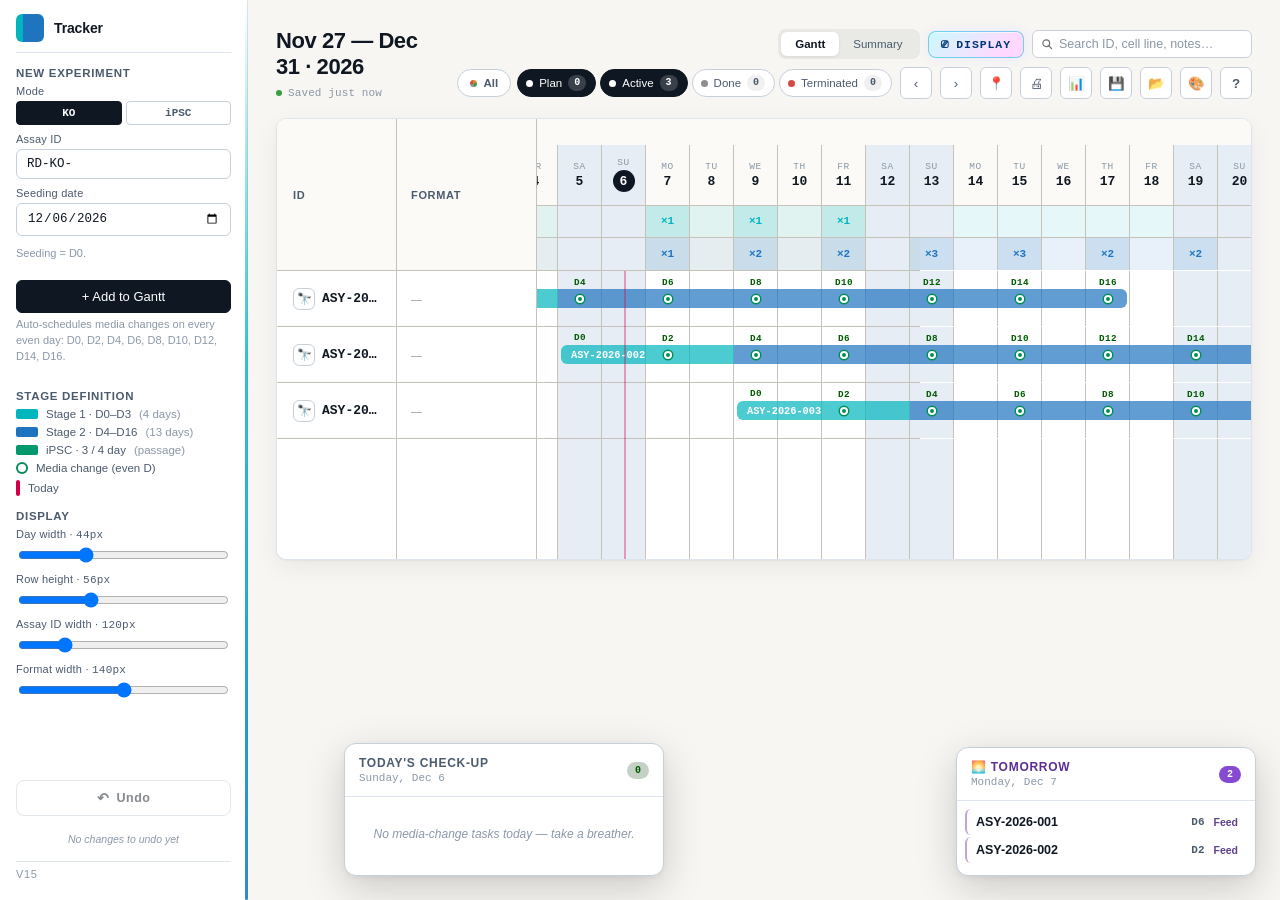
==== commit 7ea0b9aa: "Extend grid lines below last experiment row with filler row Adds a 120px filler row at the bottom of" ====
--- a/Differentiation_Calendar_v16.html
+++ b/Differentiation_Calendar_v16.html
@@ -5780,13 +5780,42 @@
     body.appendChild(row);
   }
 
+  // Filler row: extends the grid lines (horizontal + vertical) into the empty
+  // space below the last experiment row so the grid doesn't visually "stop".
+  const FILLER_HEIGHT = 120; // px of breathing room below last row
+  const filler = document.createElement('div');
+  filler.className = 'gantt-row gantt-filler';
+  filler.style.height = FILLER_HEIGHT + 'px';
+  filler.style.borderBottom = 'none';
+  // Sticky label + format spacers so the track aligns with experiment rows
+  const fillerLabel = document.createElement('div');
+  fillerLabel.style.cssText = `width:${labelWidth}px;flex-shrink:0;position:sticky;left:0;z-index:4;background:#fff;border-right:1px solid var(--grid-line);`;
+  const fillerFmt = document.createElement('div');
+  fillerFmt.style.cssText = `width:${formatWidth}px;flex-shrink:0;position:sticky;left:${labelWidth}px;z-index:4;background:#fff;border-right:1px solid var(--grid-line);`;
+  const fillerTrack = document.createElement('div');
+  fillerTrack.className = 'row-track';
+  fillerTrack.style.minWidth = (totalDays * dayWidth) + 'px';
+  for (let i = 0; i < totalDays; i++) {
+    const d = addDays(start, i);
+    const gc = document.createElement('div');
+    gc.className = 'grid-cell';
+    gc.style.width = dayWidth + 'px';
+    gc.style.height = '100%';
+    if (d.getDay() === 0 || d.getDay() === 6) gc.classList.add('weekend');
+    fillerTrack.appendChild(gc);
+  }
+  filler.appendChild(fillerLabel);
+  filler.appendChild(fillerFmt);
+  filler.appendChild(fillerTrack);
+  body.appendChild(filler);
+
   // Today line spans the entire body
   const offsetToday = daysBetween(start, today);
   if (offsetToday >= 0 && offsetToday < totalDays) {
     const tline = document.createElement('div');
     tline.className = 'today-line';
     tline.style.left = (labelWidth + formatWidth + offsetToday * dayWidth + dayWidth / 2) + 'px';
-    tline.style.height = (experiments.length ? experiments.length * rowHeight : 0) + 'px';
+    tline.style.height = (experiments.length ? experiments.length * rowHeight + FILLER_HEIGHT : FILLER_HEIGHT) + 'px';
     body.style.position = 'relative';
     body.appendChild(tline);
   }
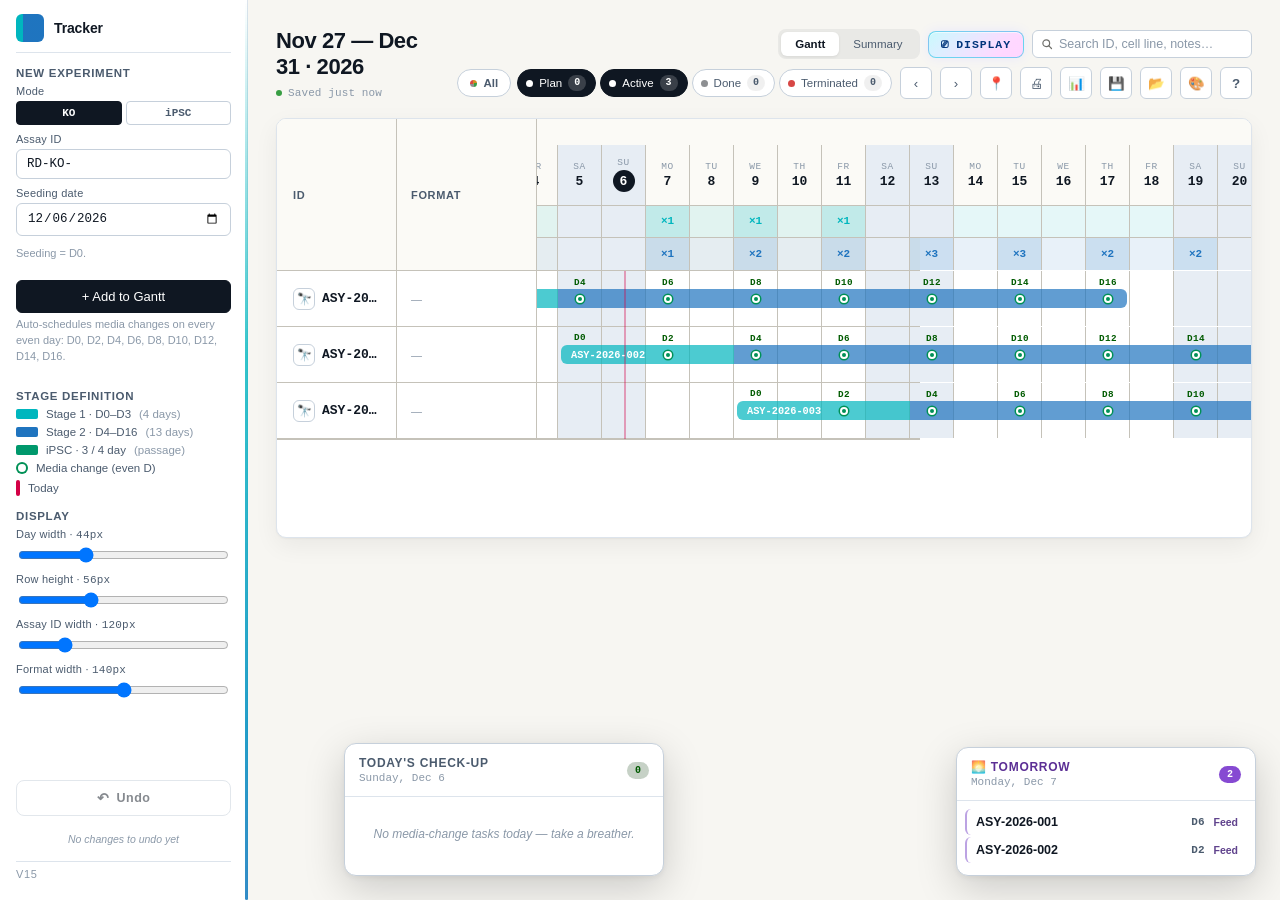
==== commit a51fde35: "Fix grid line cutoff: use CSS ::after pseudo-element instead of JS filler row The JS filler approach" ====
--- a/Differentiation_Calendar_v16.html
+++ b/Differentiation_Calendar_v16.html
@@ -932,7 +932,15 @@
   }
 
   /* ----- Body (rows) ----- */
-  .gantt-body { display: flex; flex-direction: column; position: relative; }
+  .gantt-body { display: flex; flex-direction: column; position: relative; min-height: 200px; }
+  /* Horizontal line below the last experiment row so the grid doesn't abruptly end */
+  .gantt-body::after {
+    content: '';
+    display: block;
+    flex: 1;
+    min-height: 80px;
+    border-top: 1px solid var(--grid-line);
+  }
   .gantt-row {
     display: flex;
     height: var(--row-h);
@@ -5780,42 +5788,13 @@
     body.appendChild(row);
   }
 
-  // Filler row: extends the grid lines (horizontal + vertical) into the empty
-  // space below the last experiment row so the grid doesn't visually "stop".
-  const FILLER_HEIGHT = 120; // px of breathing room below last row
-  const filler = document.createElement('div');
-  filler.className = 'gantt-row gantt-filler';
-  filler.style.height = FILLER_HEIGHT + 'px';
-  filler.style.borderBottom = 'none';
-  // Sticky label + format spacers so the track aligns with experiment rows
-  const fillerLabel = document.createElement('div');
-  fillerLabel.style.cssText = `width:${labelWidth}px;flex-shrink:0;position:sticky;left:0;z-index:4;background:#fff;border-right:1px solid var(--grid-line);`;
-  const fillerFmt = document.createElement('div');
-  fillerFmt.style.cssText = `width:${formatWidth}px;flex-shrink:0;position:sticky;left:${labelWidth}px;z-index:4;background:#fff;border-right:1px solid var(--grid-line);`;
-  const fillerTrack = document.createElement('div');
-  fillerTrack.className = 'row-track';
-  fillerTrack.style.minWidth = (totalDays * dayWidth) + 'px';
-  for (let i = 0; i < totalDays; i++) {
-    const d = addDays(start, i);
-    const gc = document.createElement('div');
-    gc.className = 'grid-cell';
-    gc.style.width = dayWidth + 'px';
-    gc.style.height = '100%';
-    if (d.getDay() === 0 || d.getDay() === 6) gc.classList.add('weekend');
-    fillerTrack.appendChild(gc);
-  }
-  filler.appendChild(fillerLabel);
-  filler.appendChild(fillerFmt);
-  filler.appendChild(fillerTrack);
-  body.appendChild(filler);
-
   // Today line spans the entire body
   const offsetToday = daysBetween(start, today);
   if (offsetToday >= 0 && offsetToday < totalDays) {
     const tline = document.createElement('div');
     tline.className = 'today-line';
     tline.style.left = (labelWidth + formatWidth + offsetToday * dayWidth + dayWidth / 2) + 'px';
-    tline.style.height = (experiments.length ? experiments.length * rowHeight + FILLER_HEIGHT : FILLER_HEIGHT) + 'px';
+    tline.style.height = (experiments.length ? experiments.length * rowHeight : 0) + 'px';
     body.style.position = 'relative';
     body.appendChild(tline);
   }
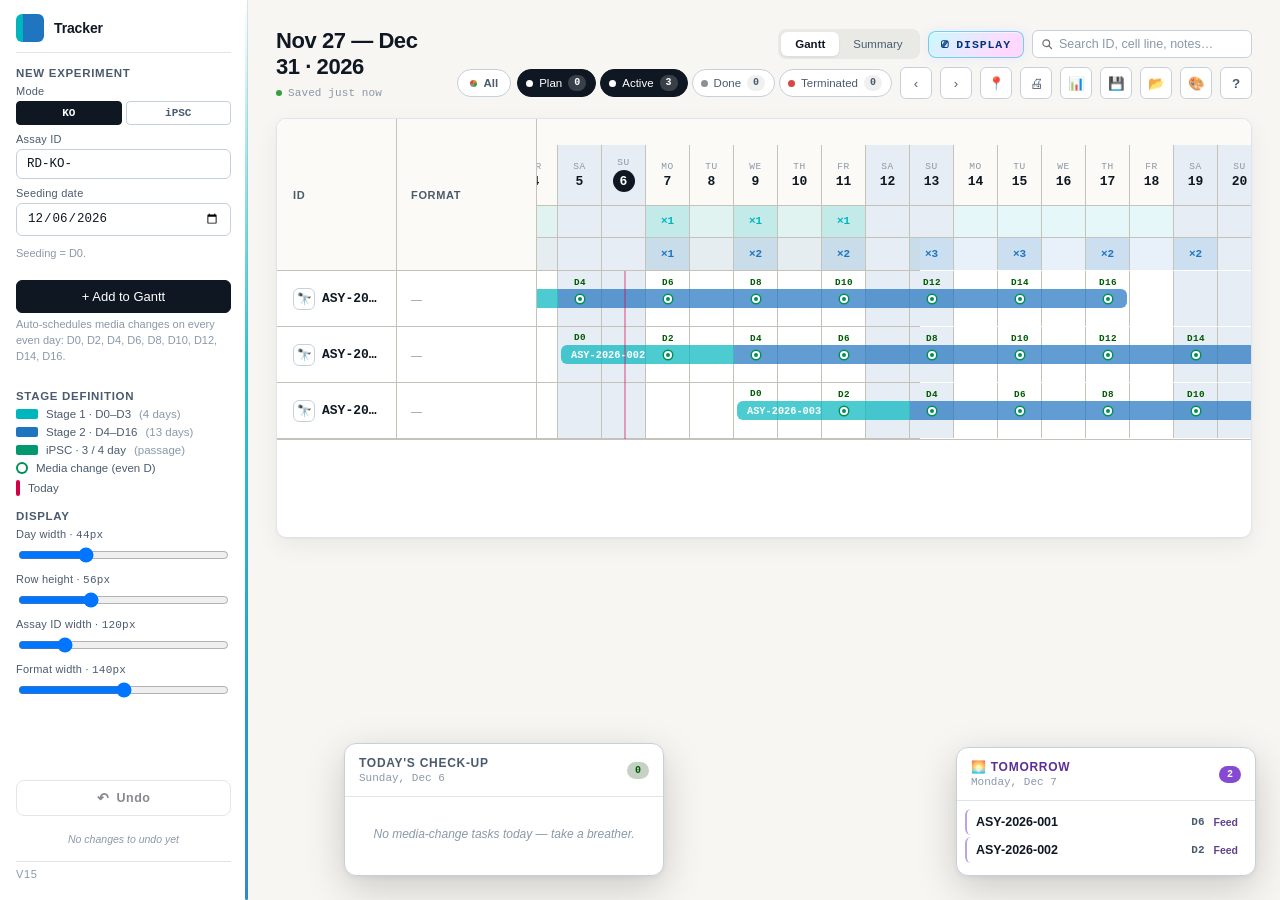
==== commit 0a62b89e: "Fix ::after grid line truncating at visible width Set --gantt-track-w CSS variable from JS (label + " ====
--- a/Differentiation_Calendar_v16.html
+++ b/Differentiation_Calendar_v16.html
@@ -933,12 +933,12 @@
 
   /* ----- Body (rows) ----- */
   .gantt-body { display: flex; flex-direction: column; position: relative; min-height: 200px; }
-  /* Horizontal line below the last experiment row so the grid doesn't abruptly end */
+  /* Extends the grey grid line below the last experiment row across the full scrollable width */
   .gantt-body::after {
     content: '';
     display: block;
-    flex: 1;
     min-height: 80px;
+    min-width: var(--gantt-track-w, 100%);
     border-top: 1px solid var(--grid-line);
   }
   .gantt-row {
@@ -5304,6 +5304,7 @@
   // Keep --cell-w in sync with the current day width so the consistent
   // vertical gridlines in .bar-overlay::after stay aligned with grid cells.
   document.documentElement.style.setProperty('--cell-w', dayWidth + 'px');
+  document.documentElement.style.setProperty('--gantt-track-w', (labelWidth + formatWidth + totalDays * dayWidth) + 'px');
 
   ganttEl.innerHTML = '';
 
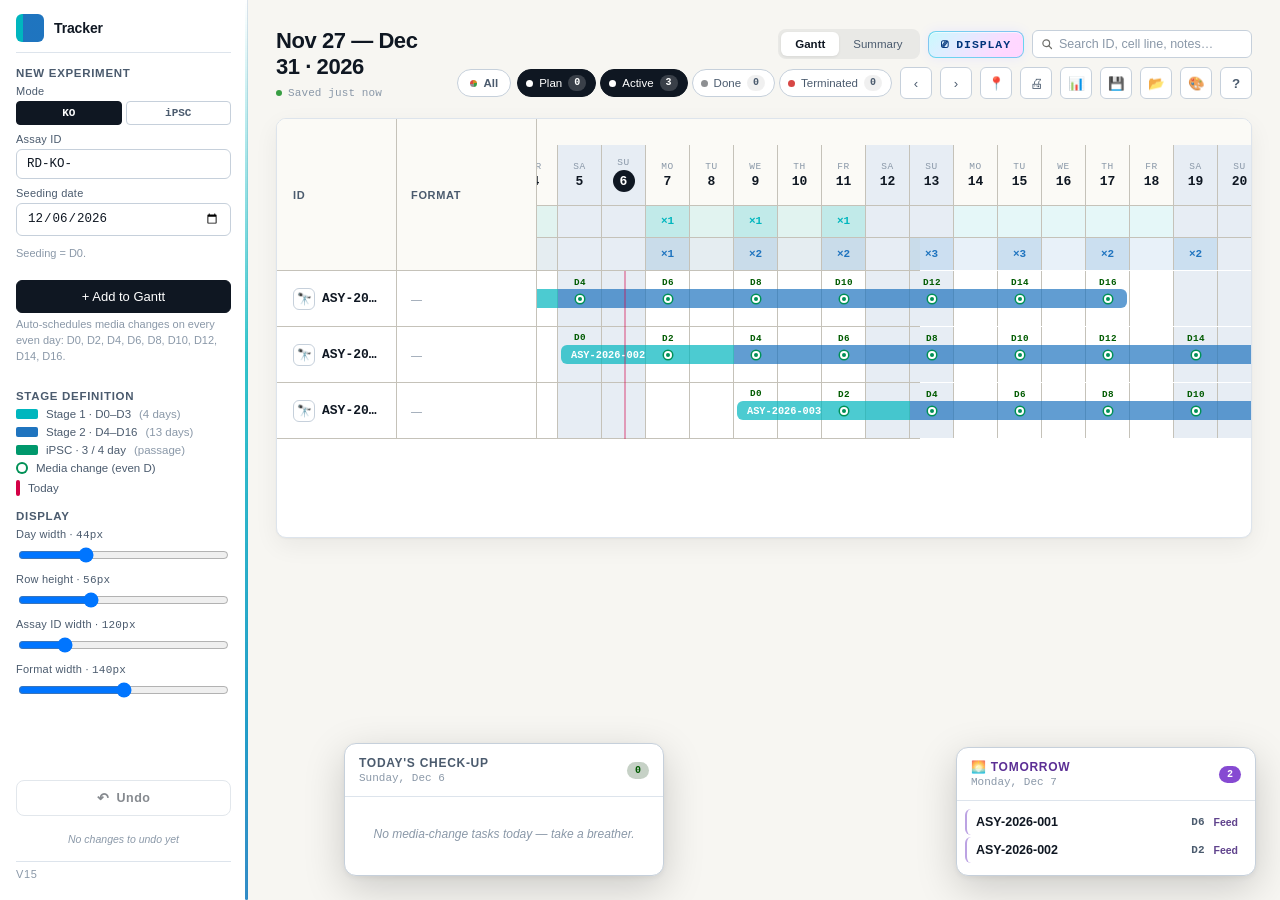
==== commit 04300fe2: "Fix grey grid line truncating: keep last-row border-bottom full width The ::after approach couldn't " ====
--- a/Differentiation_Calendar_v16.html
+++ b/Differentiation_Calendar_v16.html
@@ -932,22 +932,14 @@
   }
 
   /* ----- Body (rows) ----- */
-  .gantt-body { display: flex; flex-direction: column; position: relative; min-height: 200px; }
-  /* Extends the grey grid line below the last experiment row across the full scrollable width */
-  .gantt-body::after {
-    content: '';
-    display: block;
-    min-height: 80px;
-    min-width: var(--gantt-track-w, 100%);
-    border-top: 1px solid var(--grid-line);
-  }
+  .gantt-body { display: flex; flex-direction: column; position: relative; }
   .gantt-row {
     display: flex;
     height: var(--row-h);
     border-bottom: 1px solid var(--grid-line);
     position: relative;
   }
-  .gantt-row:last-child { border-bottom: none; }
+  .gantt-row:last-child { border-bottom: 1px solid var(--grid-line); }
   .row-label {
     width: var(--label-w);
     flex-shrink: 0;
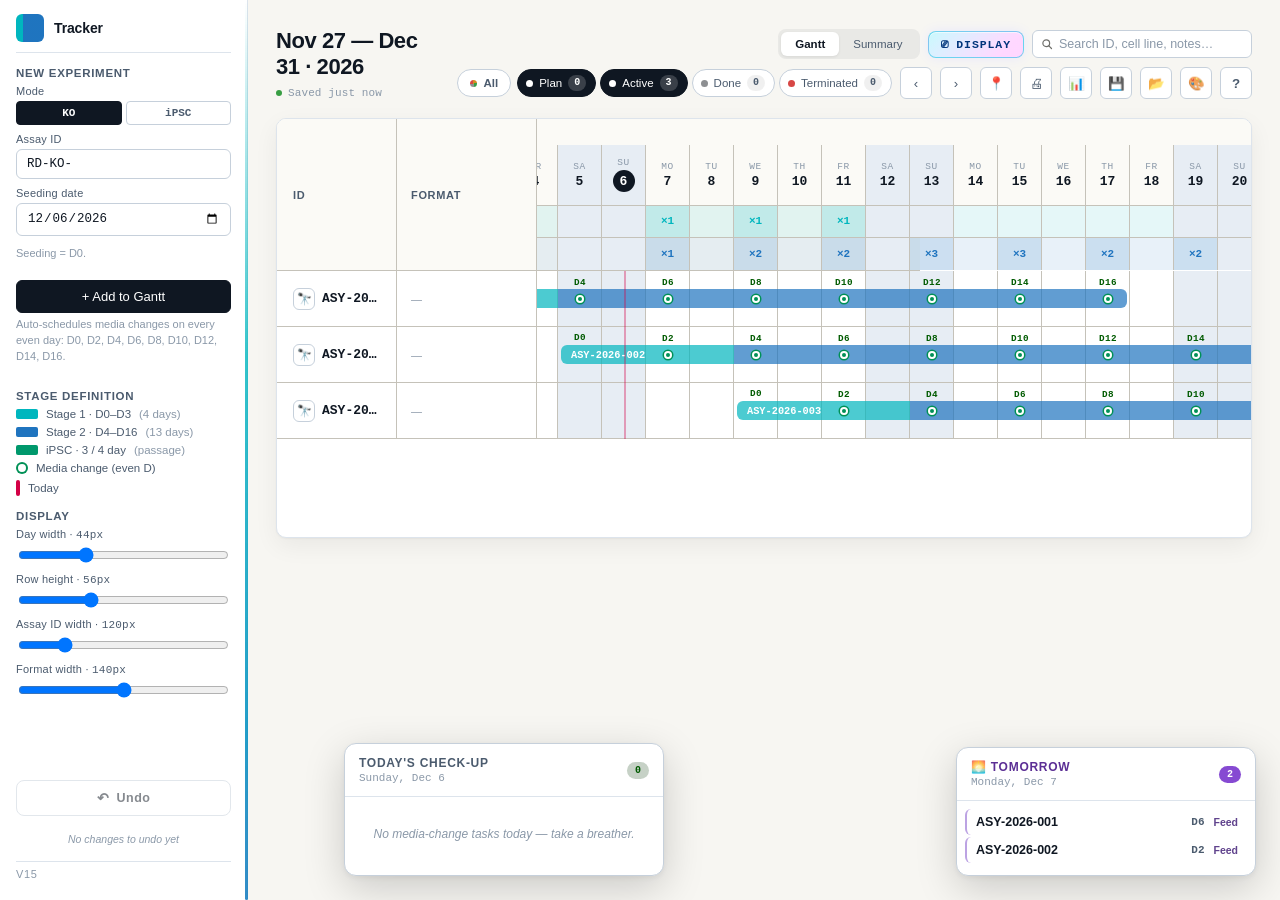
==== commit f6ceb737: "Hard rule: horizontal grid line always grey across full timeline width Root cause: the horizontal se" ====
--- a/Differentiation_Calendar_v16.html
+++ b/Differentiation_Calendar_v16.html
@@ -936,10 +936,21 @@
   .gantt-row {
     display: flex;
     height: var(--row-h);
-    border-bottom: 1px solid var(--grid-line);
     position: relative;
   }
-  .gantt-row:last-child { border-bottom: 1px solid var(--grid-line); }
+  /* ===== HARD RULE — horizontal grid line is ALWAYS grey, FULL width =====
+     The line is drawn on the row's children (label + format + track) rather
+     than on .gantt-row itself. Because .row-track carries the timeline's full
+     min-width, its bottom border spans the ENTIRE time axis — including the
+     horizontally-scrolled overflow region on the right — so the grey line is
+     continuous regardless of the time before or after an experiment's bars,
+     and is never overridden by theme, row state (done/terminated/plan), or
+     weekend shading. */
+  .gantt-row > .row-label,
+  .gantt-row > .row-format,
+  .gantt-row > .row-track {
+    border-bottom: 1px solid var(--grid-line) !important;
+  }
   .row-label {
     width: var(--label-w);
     flex-shrink: 0;
@@ -5296,7 +5307,6 @@
   // Keep --cell-w in sync with the current day width so the consistent
   // vertical gridlines in .bar-overlay::after stay aligned with grid cells.
   document.documentElement.style.setProperty('--cell-w', dayWidth + 'px');
-  document.documentElement.style.setProperty('--gantt-track-w', (labelWidth + formatWidth + totalDays * dayWidth) + 'px');
 
   ganttEl.innerHTML = '';
 
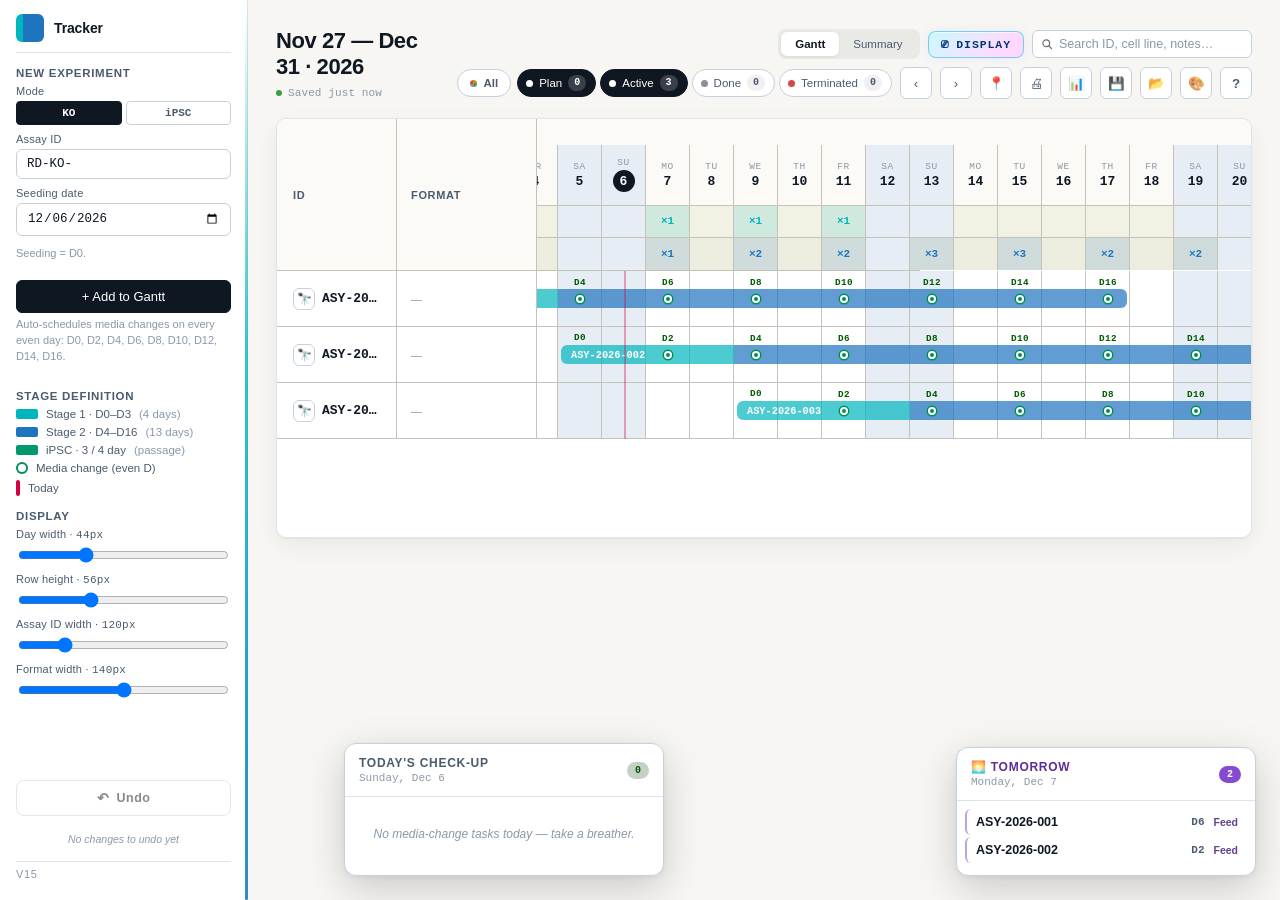
==== commit 8235db4e: "Fix media bands being see-through during vertical scroll The sticky header's media-consumption bands" ====
--- a/Differentiation_Calendar_v16.html
+++ b/Differentiation_Calendar_v16.html
@@ -872,8 +872,13 @@
     height: var(--mediabnd-h);
     border-top: 1px solid var(--grid-line);
   }
-  .mediabnd-s1 { background: color-mix(in oklch, var(--stage1) 10%, transparent); } /* matches Stage 1 bar colour */
-  .mediabnd-s2 { background: color-mix(in oklch, var(--stage2) 10%, transparent); } /* matches Stage 2 bar colour */
+  /* HARD RULE: media bands must be OPAQUE so body content never shows through
+     them while the sticky header overlaps the rows during vertical scroll.
+     The stage tint is composited over the header's solid bg (#fbfaf6) instead
+     of `transparent`; the band sits behind the per-day cells (which are tinted
+     but semi-transparent), acting as the opaque backstop. */
+  .mediabnd-s1 { background: color-mix(in oklch, var(--stage1) 10%, #fbfaf6); } /* matches Stage 1 bar colour */
+  .mediabnd-s2 { background: color-mix(in oklch, var(--stage2) 10%, #fbfaf6); } /* matches Stage 2 bar colour */
   .mediabnd-cell {
     flex-shrink: 0;
     border-right: 1px solid var(--grid-line);
@@ -1962,6 +1967,9 @@
   body[data-theme="midnight"] .month-cell,
   body[data-theme="midnight"] .day-head,
   body[data-theme="midnight"] .gantt-header { background: #11151c; }
+  /* Keep the media bands opaque in midnight too — composite tint over the dark header bg */
+  body[data-theme="midnight"] .mediabnd-s1 { background: color-mix(in oklch, var(--stage1) 16%, #11151c); }
+  body[data-theme="midnight"] .mediabnd-s2 { background: color-mix(in oklch, var(--stage2) 16%, #11151c); }
   body[data-theme="midnight"] .row-label { background: #161a22; }
   body[data-theme="midnight"] .row-label:hover { background: #1c2230; }
   body[data-theme="midnight"] .format-col { background: #11151c; }
